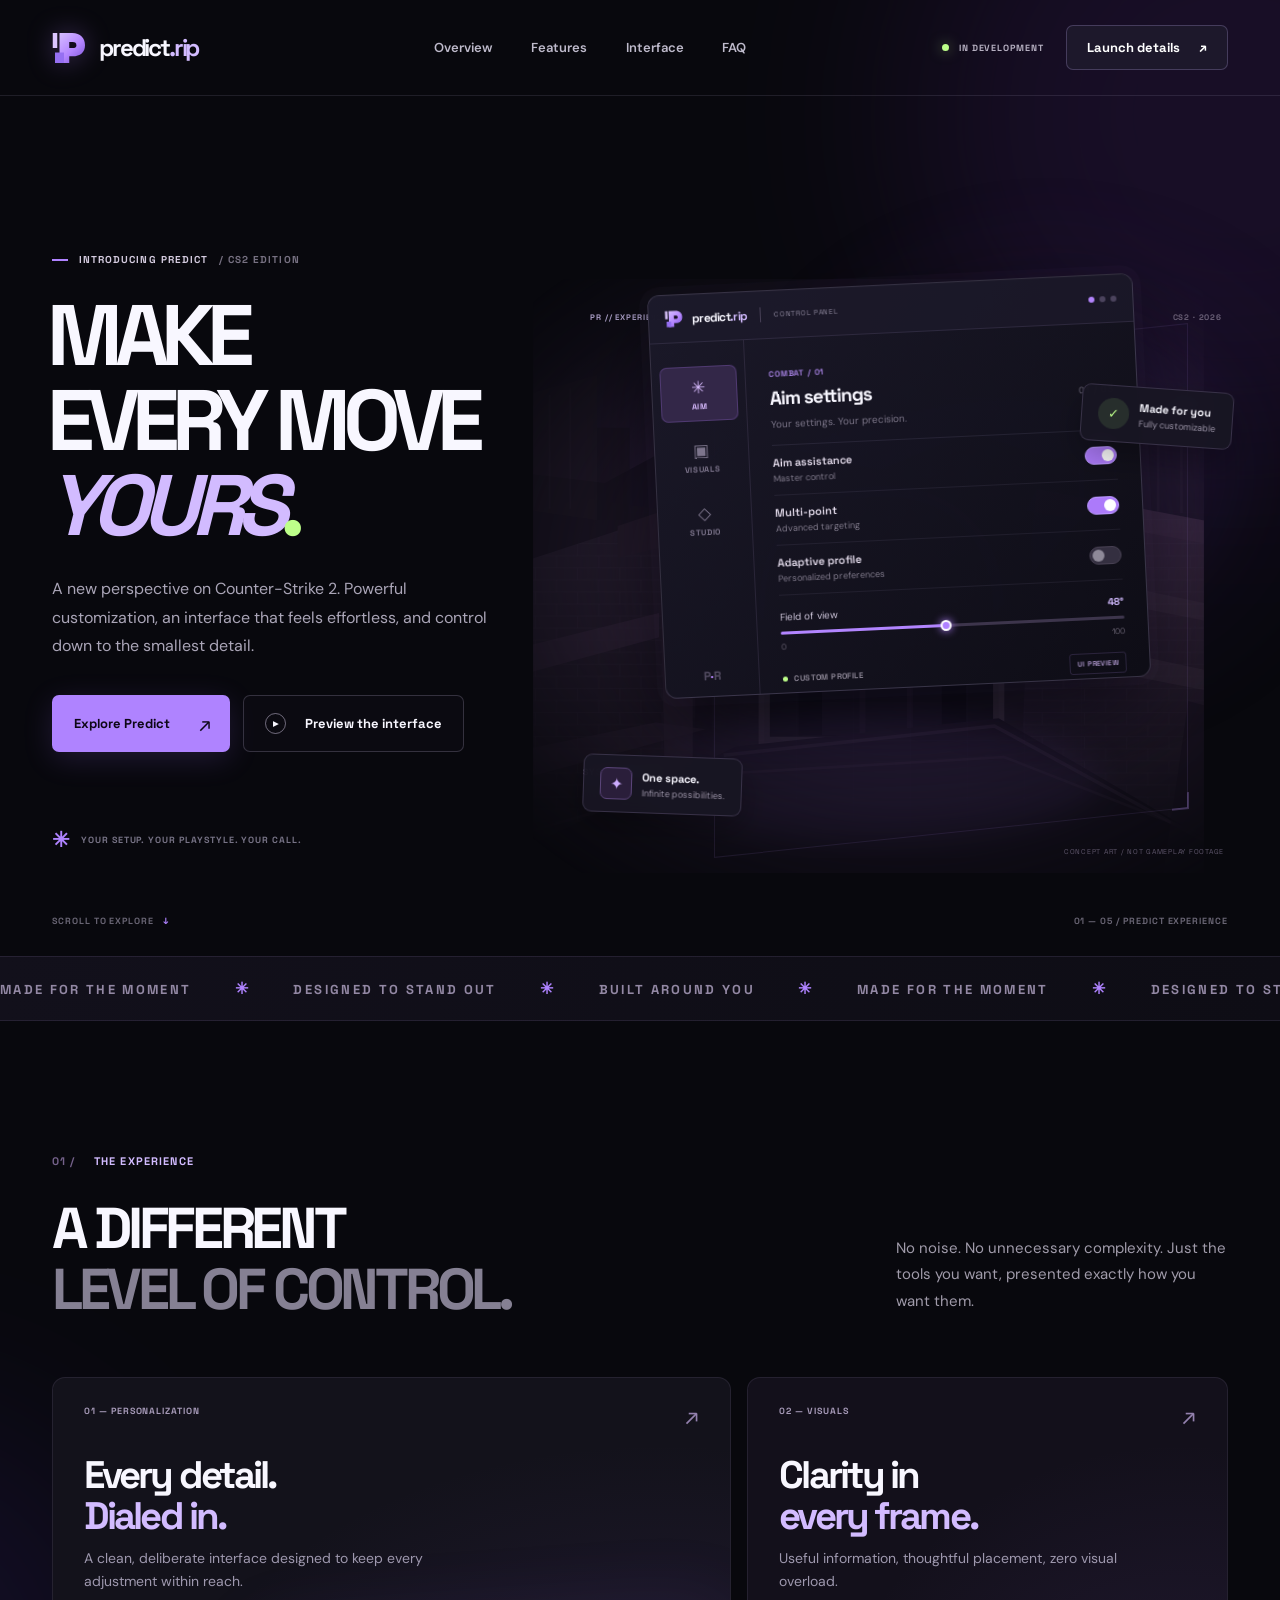
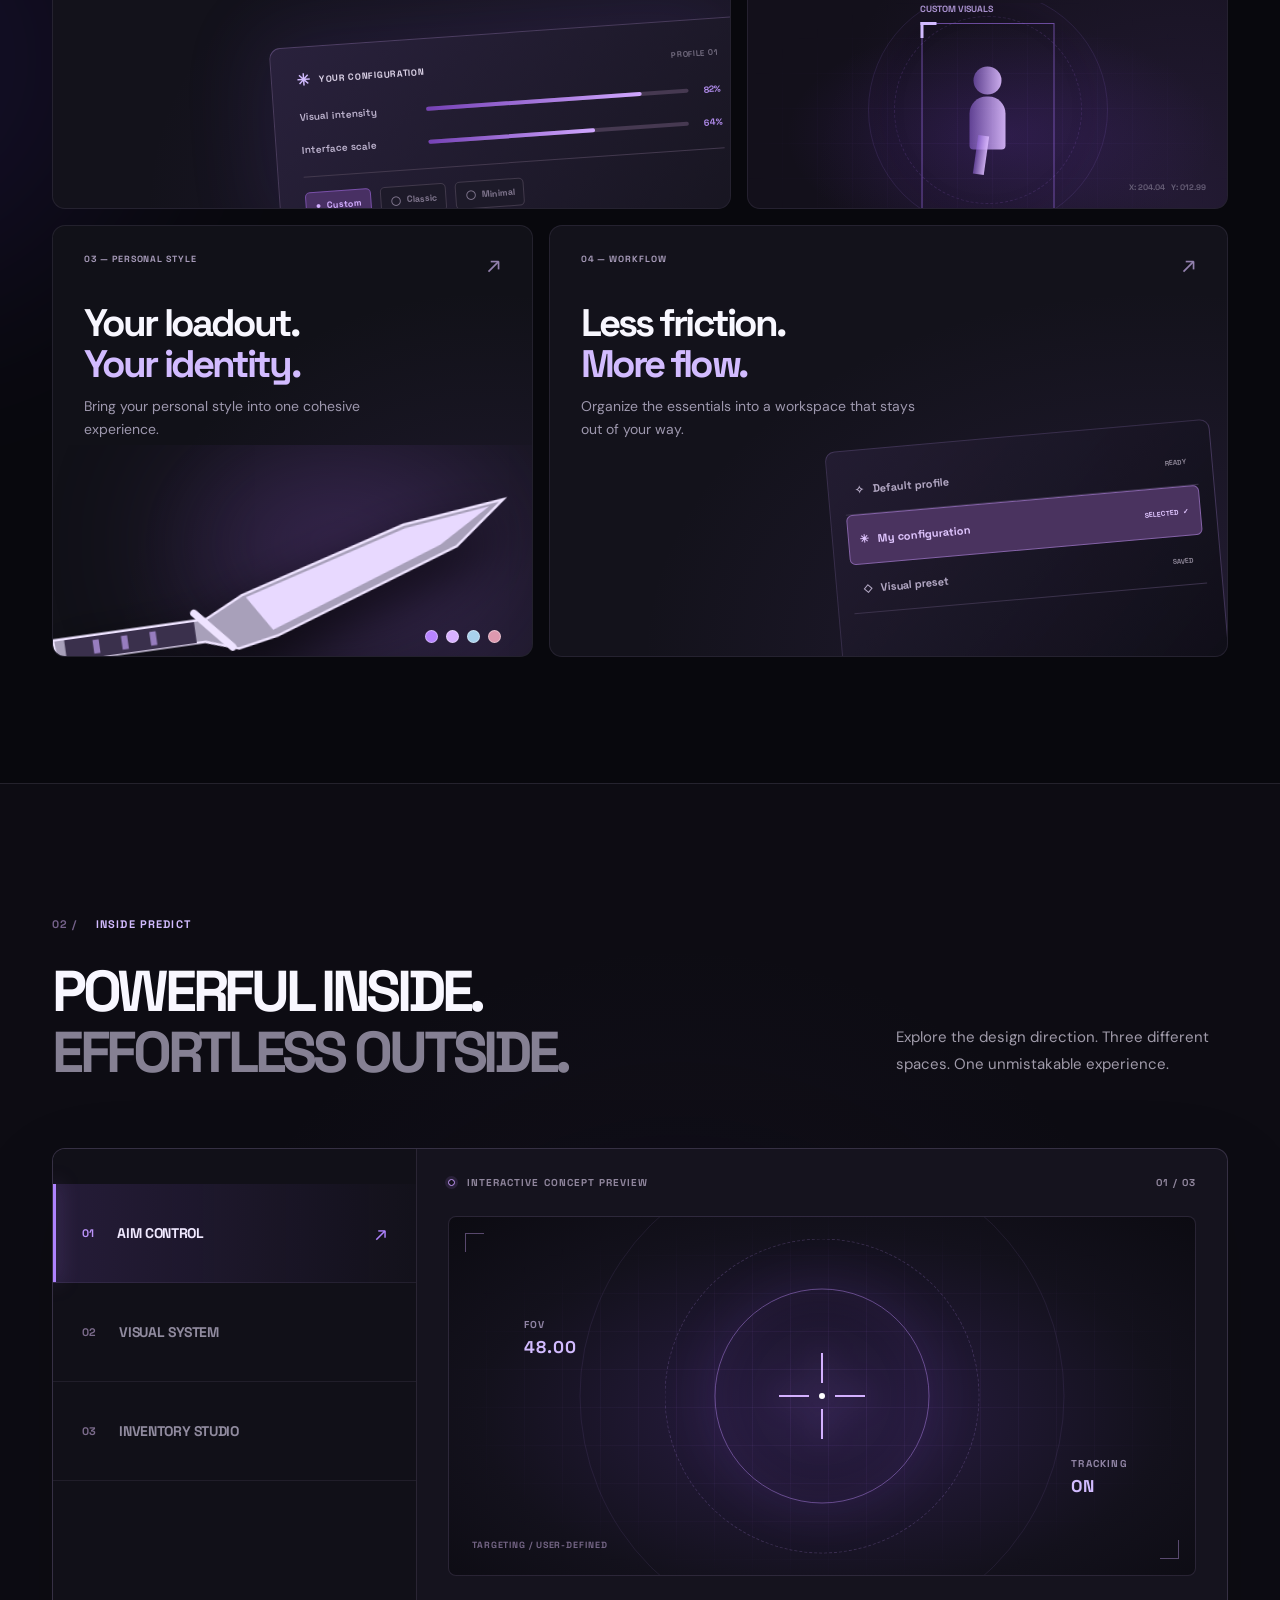
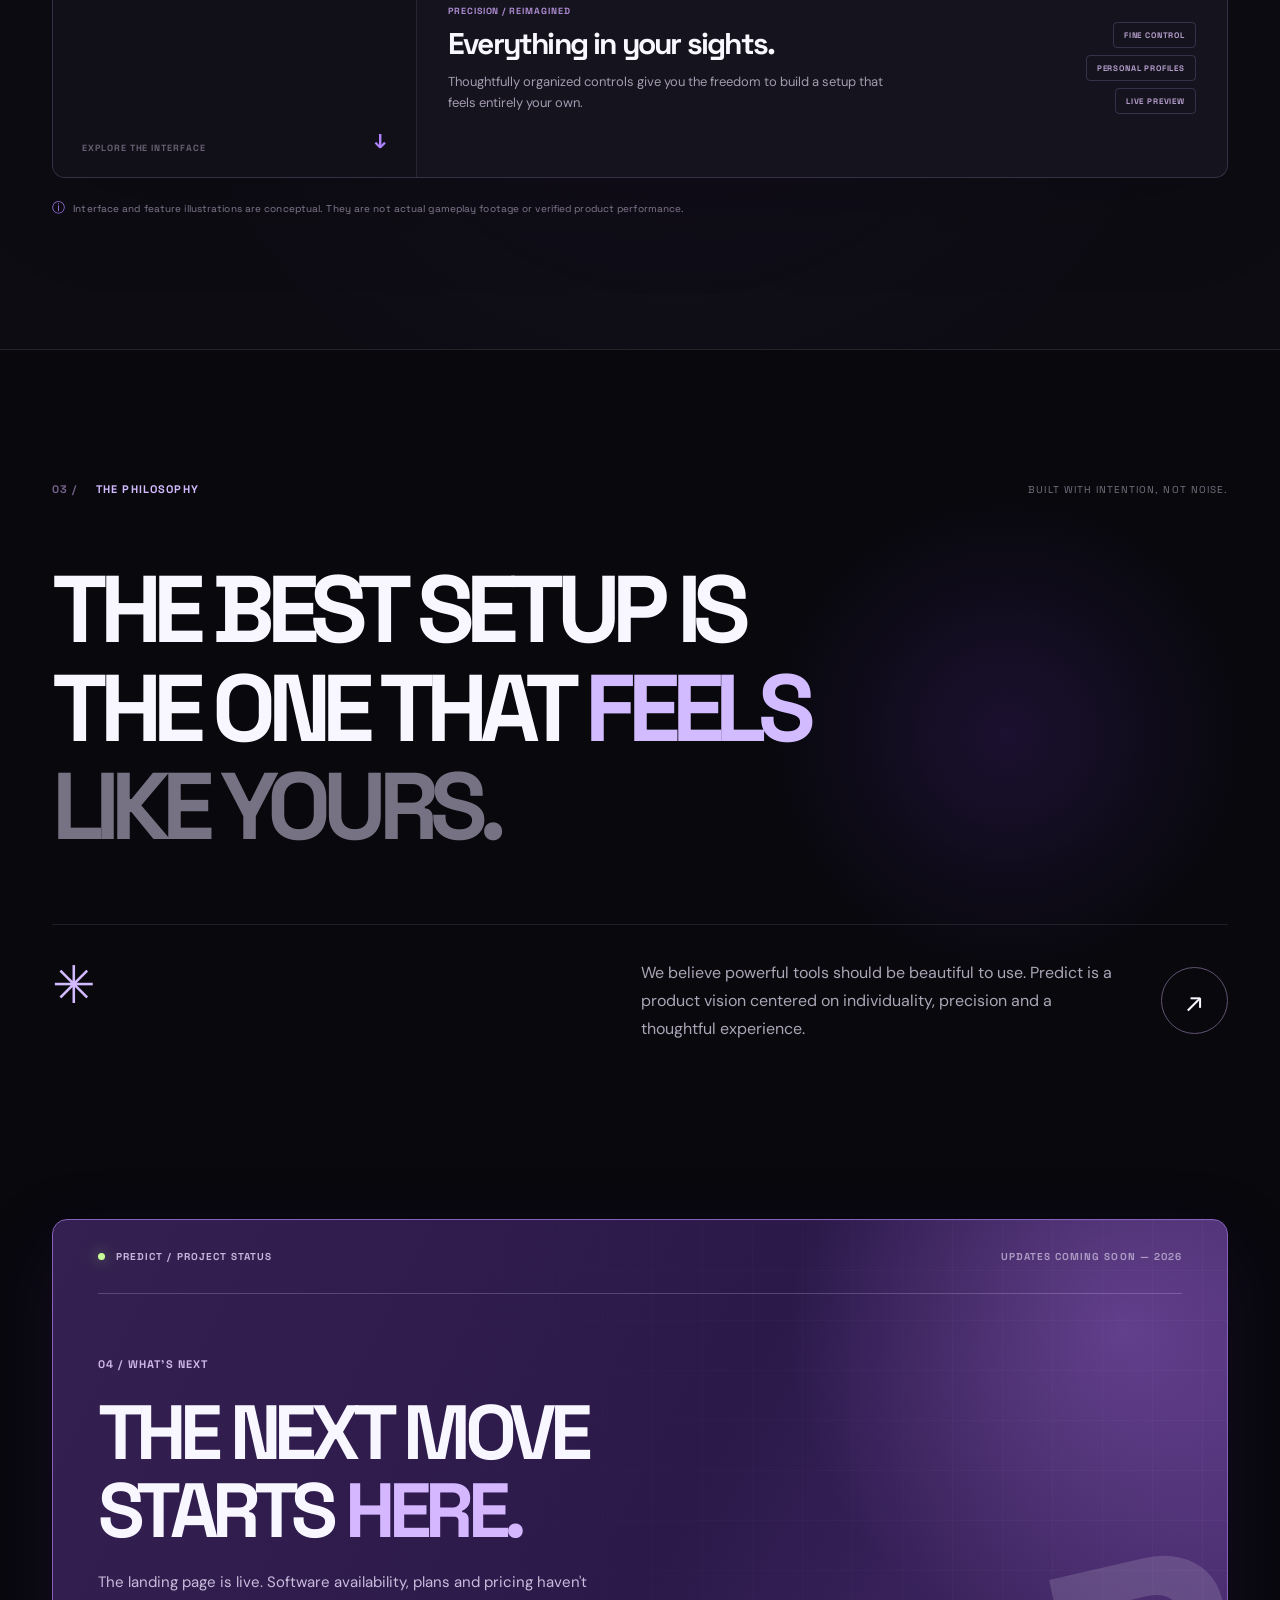
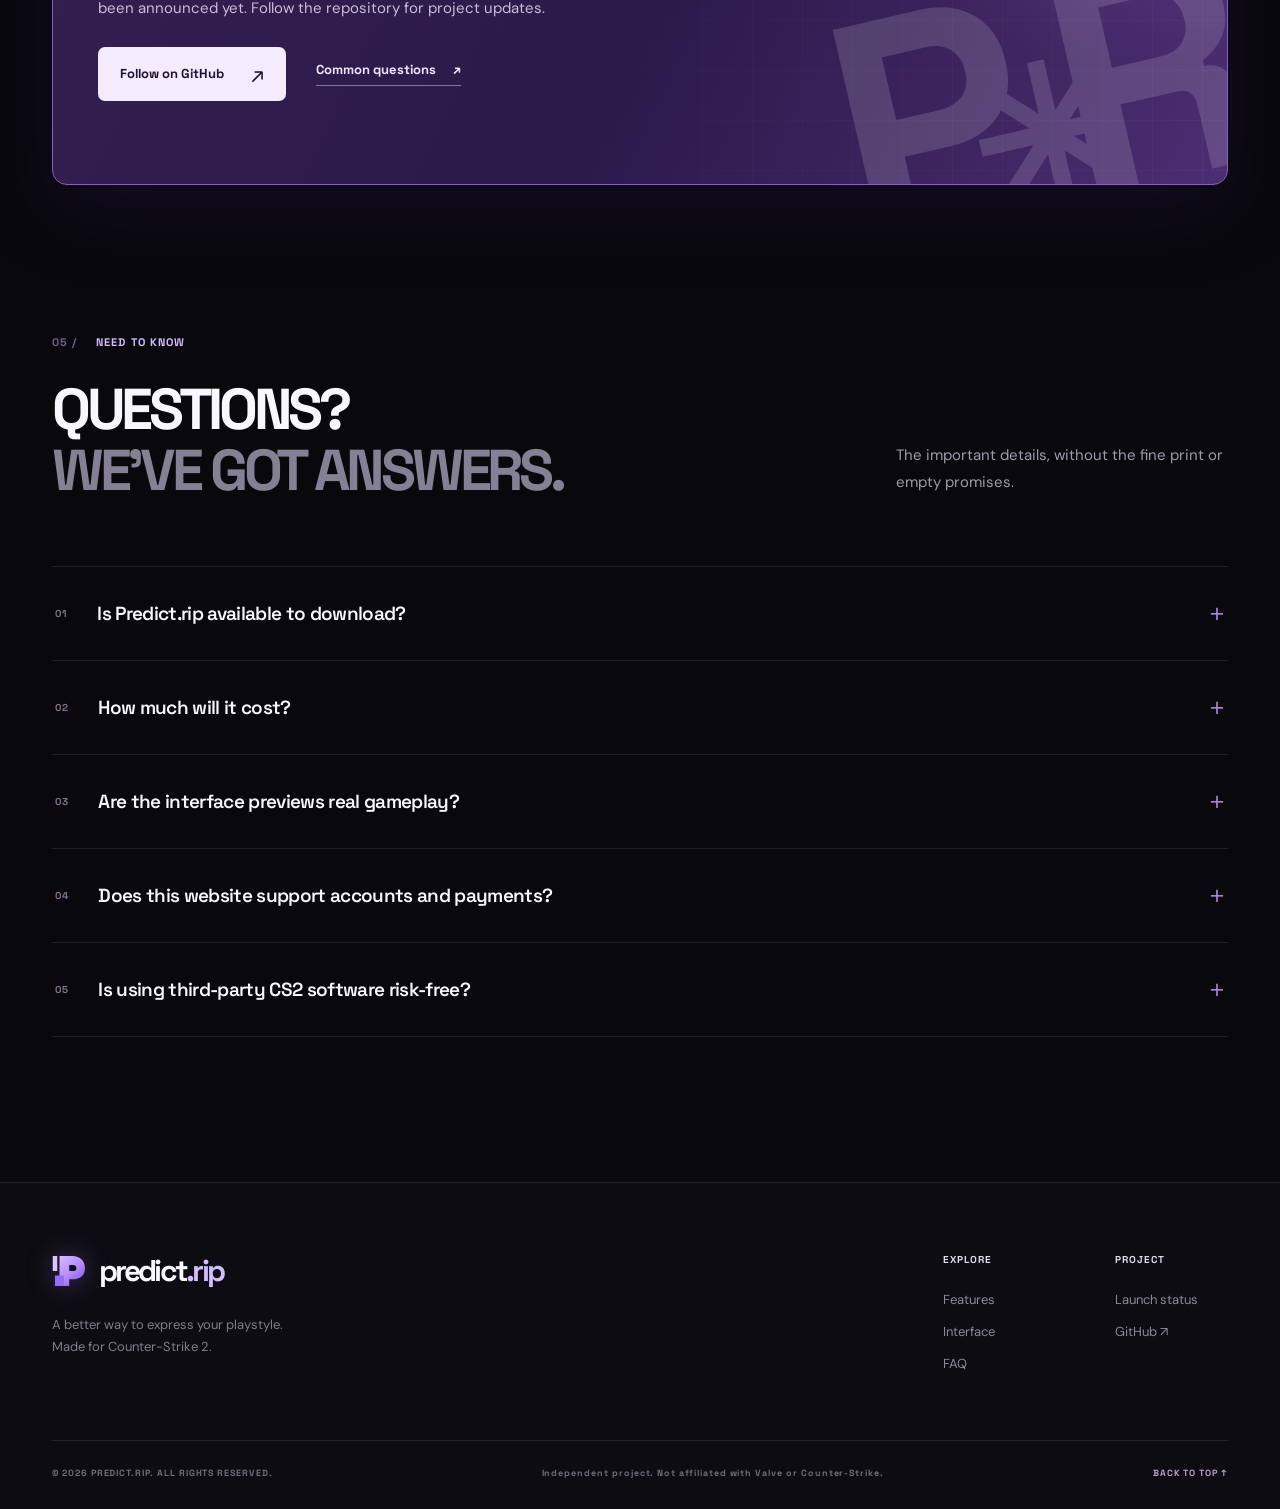
==== index.html @ 8e842813 "Build Predict.rip responsive CS2 landing page and Pages deployment" ====
<!doctype html>
<html lang="en">
<head>
  <meta charset="utf-8">
  <meta name="viewport" content="width=device-width, initial-scale=1">
  <meta name="theme-color" content="#08080d">
  <meta name="color-scheme" content="dark">
  <meta name="description" content="Meet Predict.rip — a new vision for the Counter-Strike 2 experience. Explore the interface, discover the design, and follow the project.">
  <meta property="og:type" content="website">
  <meta property="og:title" content="Predict.rip — Make every move yours">
  <meta property="og:description" content="A new era of control. Explore the Predict.rip CS2 interface and product vision.">
  <meta property="og:image" content="https://r1skme.github.io/site.predict.rip/assets/og-cover.svg">
  <meta name="twitter:card" content="summary_large_image">
  <meta name="twitter:title" content="Predict.rip — Make every move yours">
  <title>Predict.rip — Make every move yours</title>
  <link rel="icon" type="image/svg+xml" href="./assets/mark.svg">
  <link rel="preconnect" href="https://fonts.googleapis.com">
  <link rel="preconnect" href="https://fonts.gstatic.com" crossorigin>
  <link href="https://fonts.googleapis.com/css2?family=DM+Sans:wght@400;500;600;700&family=Space+Grotesk:wght@400;500;600;700&display=swap" rel="stylesheet">
  <link rel="stylesheet" href="./styles.css">
  <script src="./main.js" defer></script>
</head>
<body>
  <a href="#main" class="skip-link">Skip to content</a>
  <div class="ambient ambient-a" aria-hidden="true"></div><div class="ambient ambient-b" aria-hidden="true"></div>
  <div class="site-shell">
    <header class="site-header" id="top">
      <div class="nav-container wrap">
        <a class="brand" href="#top" aria-label="Predict.rip — back to top">
          <img src="./assets/mark.svg" alt="" width="36" height="36">
          <span>predict<span class="brand-suffix">.rip</span></span>
        </a>
        <nav class="desktop-nav" aria-label="Primary navigation">
          <a href="#overview">Overview</a><a href="#features">Features</a><a href="#interface">Interface</a><a href="#faq">FAQ</a>
        </nav>
        <div class="header-actions">
          <div class="header-status"><span class="status-dot"></span> IN DEVELOPMENT</div>
          <a class="button button-nav" href="#access">Launch details <span aria-hidden="true">↗</span></a>
          <button type="button" class="menu-toggle" id="menuToggle" aria-controls="mobileNav" aria-expanded="false" aria-label="Open menu"><span></span><span></span></button>
        </div>
      </div>
      <nav id="mobileNav" class="mobile-nav" aria-label="Mobile navigation" hidden>
        <a href="#overview">Overview</a><a href="#features">Features</a><a href="#interface">Interface</a><a href="#faq">FAQ</a><a href="#access">Launch details ↗</a>
      </nav>
    </header>

    <main id="main">
      <section class="hero wrap" id="overview" aria-labelledby="hero-title">
        <div class="hero-copy reveal">
          <div class="eyebrow"><span class="eyebrow-dash"></span> INTRODUCING PREDICT <span class="eyebrow-muted">/ CS2 EDITION</span></div>
          <h1 id="hero-title">MAKE<br>EVERY MOVE<br><span class="hero-accent">YOURS<span class="hero-period">.</span></span></h1>
          <p class="hero-description">A new perspective on Counter-Strike 2. Powerful customization, an interface that feels effortless, and control down to the smallest detail.</p>
          <div class="hero-actions">
            <a href="#features" class="button button-primary">Explore Predict <span class="button-arrow" aria-hidden="true">↗</span></a>
            <a href="#interface" class="button button-outline"><span class="play-circle" aria-hidden="true">▶</span> Preview the interface</a>
          </div>
          <div class="hero-footnote"><span class="star-icon" aria-hidden="true">✳</span> YOUR SETUP. YOUR PLAYSTYLE. YOUR CALL.</div>
        </div>
        <div class="hero-visual reveal" aria-label="Interactive conceptual preview of the Predict interface">
          <div class="stage-light"></div>
          <div class="visual-stage" id="visualStage">
            <img class="arena-art" src="./assets/arena.svg" alt="" loading="eager">
            <div class="stage-grid" aria-hidden="true"></div>
            <div class="stage-topline" aria-hidden="true"><span>PR // EXPERIENCE PREVIEW</span><span>CS2 · 2026</span></div>
            <div class="stage-marker stage-marker-a" aria-hidden="true"><span>+</span> 024.16</div>
            <div class="stage-marker stage-marker-b" aria-hidden="true">SYS / ONLINE <span class="status-dot"></span></div>
            <div class="hud-outline" aria-hidden="true"><span class="hud-top"></span><span class="hud-bottom"></span></div>
            <div class="product-window" id="productWindow">
              <div class="window-topbar">
                <div class="window-brand"><img src="./assets/mark.svg" alt="" width="19" height="19"><b>predict<span>.rip</span></b><span class="window-divider"></span><span class="window-label">CONTROL PANEL</span></div>
                <div class="window-controls" aria-hidden="true"><i></i><i></i><i></i></div>
              </div>
              <div class="window-workspace">
                <div class="window-sidebar" role="group" aria-label="Interface preview sections">
                  <button type="button" class="side-item active" data-preview="aim" aria-pressed="true" title="Aim settings"><span class="side-icon">✳</span><span>AIM</span></button>
                  <button type="button" class="side-item" data-preview="visuals" aria-pressed="false" title="Visual settings"><span class="side-icon">▣</span><span>VISUALS</span></button>
                  <button type="button" class="side-item" data-preview="skins" aria-pressed="false" title="Inventory settings"><span class="side-icon">◇</span><span>STUDIO</span></button>
                  <span class="side-spacer"></span>
                  <span class="window-sidebar-bottom" aria-hidden="true">P<span>·</span>R</span>
                </div>
                <div class="window-content">
                  <div class="window-heading"><div><span class="mini-overline" id="previewCategory">COMBAT / 01</span><h2 id="previewTitle">Aim settings</h2></div><span class="window-index" id="previewIndex">01 / 03</span></div>
                  <p class="window-subheading" id="previewDescription">Your settings. Your precision.</p>
                  <div class="setting-group" id="settingGroup">
                    <div class="setting-row"><div><strong id="settingLabel1">Aim assistance</strong><small id="settingHint1">Master control</small></div><button class="toggle-switch is-on" type="button" aria-pressed="true" aria-label="Toggle aim assistance"><span></span></button></div>
                    <div class="setting-row"><div><strong id="settingLabel2">Multi-point</strong><small id="settingHint2">Advanced targeting</small></div><button class="toggle-switch is-on" type="button" aria-pressed="true" aria-label="Toggle multi-point"><span></span></button></div>
                    <div class="setting-row"><div><strong id="settingLabel3">Adaptive profile</strong><small id="settingHint3">Personalized preferences</small></div><button class="toggle-switch" type="button" aria-pressed="false" aria-label="Toggle adaptive profile"><span></span></button></div>
                  </div>
                  <div class="range-group"><div class="range-heading"><label id="rangeLabel" for="previewRange">Field of view</label><output id="rangeValue" for="previewRange">48°</output></div><input id="previewRange" type="range" min="0" max="100" value="48" aria-label="Preview value"><div class="range-limits"><span>0</span><span>100</span></div></div>
                  <div class="window-bottom"><span><i class="config-dot"></i> <span id="configName">CUSTOM PROFILE</span></span><span class="preview-pill">UI PREVIEW</span></div>
                </div>
              </div>
            </div>
            <div class="floating-chip chip-left"><span class="chip-icon">✦</span><div><b>One space.</b><small>Infinite possibilities.</small></div></div>
            <div class="floating-chip chip-right"><span class="chip-check">✓</span><div><b>Made for you</b><small>Fully customizable</small></div></div>
            <span class="stage-caption">CONCEPT ART / NOT GAMEPLAY FOOTAGE</span>
          </div>
        </div>
        <div class="hero-bottom" aria-hidden="true"><span>SCROLL TO EXPLORE <span>↓</span></span><span>01 — 05 / PREDICT EXPERIENCE</span></div>
      </section>

      <div class="word-strip" aria-hidden="true"><div class="word-track"><span>MADE FOR THE MOMENT <i>✳</i> DESIGNED TO STAND OUT <i>✳</i> BUILT AROUND YOU <i>✳</i>&nbsp;</span><span>MADE FOR THE MOMENT <i>✳</i> DESIGNED TO STAND OUT <i>✳</i> BUILT AROUND YOU <i>✳</i>&nbsp;</span></div></div>

      <section class="features section wrap" id="features" aria-labelledby="features-title">
        <div class="section-header reveal"><div><p class="section-label"><span class="section-num">01 /</span> THE EXPERIENCE</p><h2 class="section-heading" id="features-title">A DIFFERENT<br><span>LEVEL OF CONTROL.</span></h2></div><p class="section-intro">No noise. No unnecessary complexity. Just the tools you want, presented exactly how you want them.</p></div>
        <div class="feature-grid">
          <article class="feature-card feature-card-control reveal"><div class="feature-copy"><div class="feature-card-top"><span class="feature-number">01 — PERSONALIZATION</span><span class="feature-spark">↗</span></div><h3>Every detail.<br><em>Dialed in.</em></h3><p>A clean, deliberate interface designed to keep every adjustment within reach.</p></div><div class="feature-art config-art" aria-hidden="true"><div class="config-art-title"><span>✳</span> YOUR CONFIGURATION <i>PROFILE 01</i></div><div class="config-art-line"><span>Visual intensity</span><div class="config-art-track"><i></i></div><b>82%</b></div><div class="config-art-line"><span>Interface scale</span><div class="config-art-track track-short"><i></i></div><b>64%</b></div><div class="config-art-options"><span class="selected">● &nbsp; Custom</span><span>◯ &nbsp; Classic</span><span>◯ &nbsp; Minimal</span></div></div></article>
          <article class="feature-card feature-card-clarity reveal"><div class="feature-copy"><div class="feature-card-top"><span class="feature-number">02 — VISUALS</span><span class="feature-spark">↗</span></div><h3>Clarity in<br><em>every frame.</em></h3><p>Useful information, thoughtful placement, zero visual overload.</p></div><div class="feature-art visual-art" aria-hidden="true"><div class="visual-art-halo"></div><div class="visual-art-box"><span class="visual-art-tag">CUSTOM VISUALS</span><div class="visual-art-target"><i></i><i></i><i></i></div><span class="visual-art-label">PLAYER / OUTLINE</span></div><div class="visual-art-coords">X: 204.04 &nbsp; Y: 012.99</div></div></article>
          <article class="feature-card feature-card-studio reveal"><div class="feature-copy"><div class="feature-card-top"><span class="feature-number">03 — PERSONAL STYLE</span><span class="feature-spark">↗</span></div><h3>Your loadout.<br><em>Your identity.</em></h3><p>Bring your personal style into one cohesive experience.</p></div><div class="feature-art studio-art" aria-hidden="true"><div class="studio-glow"></div><svg viewBox="0 0 460 150" class="knife-art" role="presentation"><path d="M34 92 L158 92 L189 77 L325 39 L407 30 L365 62 L213 113 L181 119 L155 110 L35 110 Z" fill="#a8a0ba" stroke="#eee3ff" stroke-width="2"/><path d="M192 79 L326 42 L395 34 L352 59 L210 108Z" fill="#e8d9ff"/><path d="M43 93 L148 93 L148 110 L43 110 Z" fill="#3a304c"/><path d="M68 96 v11 m23 -11 v11 m23 -11 v11" stroke="#977dbf" stroke-width="5"/><path d="M149 86 L176 117" stroke="#eee3ff" stroke-width="6" stroke-linecap="round"/></svg><div class="studio-palette"><span></span><span></span><span></span><span></span></div></div></article>
          <article class="feature-card feature-card-flow reveal"><div class="feature-copy"><div class="feature-card-top"><span class="feature-number">04 — WORKFLOW</span><span class="feature-spark">↗</span></div><h3>Less friction.<br><em>More flow.</em></h3><p>Organize the essentials into a workspace that stays out of your way.</p></div><div class="feature-art flow-art" aria-hidden="true"><div class="flow-profile flow-profile-first"><b>✧ &nbsp; Default profile</b><span>READY</span></div><div class="flow-profile flow-profile-second"><b>✳ &nbsp; My configuration</b><span>SELECTED&nbsp; ✓</span></div><div class="flow-profile flow-profile-third"><b>◇ &nbsp; Visual preset</b><span>SAVED</span></div></div></article>
        </div>
      </section>

      <section class="interface-section section" id="interface" aria-labelledby="interface-title">
        <div class="wrap">
          <div class="section-header interface-heading reveal"><div><p class="section-label"><span class="section-num">02 /</span> INSIDE PREDICT</p><h2 class="section-heading" id="interface-title">POWERFUL INSIDE.<br><span>EFFORTLESS OUTSIDE.</span></h2></div><p class="section-intro">Explore the design direction. Three different spaces. One unmistakable experience.</p></div>
          <div class="showcase reveal">
            <div class="showcase-tabs" role="tablist" aria-label="Product showcase">
              <button class="showcase-tab active" id="tab-aim" type="button" role="tab" aria-selected="true" aria-controls="showcaseContent" data-mode="aim"><span>01</span> AIM CONTROL <span class="tab-arrow" aria-hidden="true">↗</span></button>
              <button class="showcase-tab" id="tab-visuals" type="button" role="tab" aria-selected="false" aria-controls="showcaseContent" tabindex="-1" data-mode="visuals"><span>02</span> VISUAL SYSTEM <span class="tab-arrow" aria-hidden="true">↗</span></button>
              <button class="showcase-tab" id="tab-studio" type="button" role="tab" aria-selected="false" aria-controls="showcaseContent" tabindex="-1" data-mode="studio"><span>03</span> INVENTORY STUDIO <span class="tab-arrow" aria-hidden="true">↗</span></button>
              <div class="showcase-tabs-bottom"><span>EXPLORE THE INTERFACE</span><span>↓</span></div>
            </div>
            <div class="showcase-main" id="showcaseContent" role="tabpanel" aria-labelledby="tab-aim" tabindex="0">
              <div class="showcase-main-top"><span><i></i> INTERACTIVE CONCEPT PREVIEW</span><span id="showcaseCounter">01 / 03</span></div>
              <div class="showcase-illustration" data-active-mode="aim" id="showcaseIllustration">
                <div class="illustration-grid"></div>
                <div class="showcase-aim mode-layer"><div class="aim-orbit aim-orbit-1"></div><div class="aim-orbit aim-orbit-2"></div><div class="aim-orbit aim-orbit-3"></div><div class="aim-reticle"><span></span><i></i><i></i><i></i><i></i></div><div class="aim-side-readout readout-one">FOV <strong>48.00</strong></div><div class="aim-side-readout readout-two">TRACKING <strong>ON</strong></div><div class="aim-scope-label">TARGETING / USER-DEFINED</div></div>
                <div class="showcase-visuals mode-layer" aria-hidden="true"><div class="vision-glow"></div><div class="vision-figure"><svg viewBox="0 0 160 290" role="presentation"><circle cx="80" cy="44" r="27"/><path d="M44 94 Q80 74 116 94 L131 160 L109 177 L105 259 L89 282 L74 282 L67 185 L55 282 L37 282 L40 164 L29 152Z"/></svg></div><div class="vision-outline"><i class="corner tl"></i><i class="corner tr"></i><i class="corner bl"></i><i class="corner br"></i></div><div class="vision-name">PLAYER <span>▮▮▮▮▮</span></div><div class="vision-label">VISUAL PROFILE / 01</div></div>
                <div class="showcase-studio mode-layer" aria-hidden="true"><div class="showcase-item-light"></div><svg class="showcase-knife" viewBox="0 0 560 220" role="presentation"><defs><linearGradient id="bladeG" x1="0" x2="1"><stop stop-color="#7560bd"/><stop offset="0.55" stop-color="#dfbfff"/><stop offset="1" stop-color="#f3ebff"/></linearGradient></defs><path d="M30 129H184L217 102L410 39L516 30L455 87L247 162L207 161L181 149H30Z" fill="url(#bladeG)" stroke="#e6d8ff" stroke-width="3"/><path d="M219 104L411 42L501 36L447 82L245 155Z" fill="#c6b7fc" opacity=".7"/><path d="M34 131H181V150H34Z" fill="#383044"/><path d="M56 134V147M83 134V147M111 134V147M139 134V147" stroke="#8663bb" stroke-width="6"/><path d="M180 118L212 165" stroke="#eee4ff" stroke-width="9" stroke-linecap="round"/></svg><div class="studio-chipbar"><i></i><i></i><i></i><i></i><span>PERSONALIZE YOUR STYLE</span></div></div>
                <div class="illustration-corner corner-tl"></div><div class="illustration-corner corner-br"></div>
              </div>
              <div class="showcase-copy"><div><p class="showcase-kicker" id="showcaseKicker">PRECISION / REIMAGINED</p><h3 id="showcaseTitle">Everything in your sights.</h3><p id="showcaseText">Thoughtfully organized controls give you the freedom to build a setup that feels entirely your own.</p></div><div class="showcase-tags" id="showcaseTags"><span>FINE CONTROL</span><span>PERSONAL PROFILES</span><span>LIVE PREVIEW</span></div></div>
            </div>
          </div>
          <p class="concept-note"><span>ⓘ</span> Interface and feature illustrations are conceptual. They are not actual gameplay footage or verified product performance.</p>
        </div>
      </section>

      <section class="manifesto section wrap" aria-labelledby="manifesto-title"><div class="manifesto-kicker reveal"><span class="section-label"><span class="section-num">03 /</span> THE PHILOSOPHY</span><span>BUILT WITH INTENTION, NOT NOISE.</span></div><h2 id="manifesto-title" class="manifesto-heading reveal">THE BEST SETUP IS<br>THE ONE THAT <em>FEELS</em><br><span>LIKE YOURS.</span></h2><div class="manifesto-bottom reveal"><div class="manifesto-star">✳</div><p>We believe powerful tools should be beautiful to use. Predict is a product vision centered on individuality, precision and a thoughtful experience.</p><a href="#access" class="round-arrow" aria-label="Explore launch details">↗</a></div></section>

      <section class="access-section section" id="access" aria-labelledby="access-title"><div class="wrap"><div class="access-panel reveal"><div class="access-mesh" aria-hidden="true"></div><div class="access-glow" aria-hidden="true"></div><div class="access-top"><span><i class="status-dot"></i> PREDICT / PROJECT STATUS</span><span>UPDATES COMING SOON — 2026</span></div><div class="access-content"><p class="section-label">04 / WHAT'S NEXT</p><h2 id="access-title">THE NEXT MOVE<br>STARTS <em>HERE.</em></h2><p>The landing page is live. Software availability, plans and pricing haven't been announced yet. Follow the repository for project updates.</p><div class="access-actions"><a href="https://github.com/r1skme/site.predict.rip" class="button button-white" target="_blank" rel="noopener noreferrer">Follow on GitHub <span aria-hidden="true">↗</span></a><a href="#faq" class="access-link">Common questions <span aria-hidden="true">↗</span></a></div></div><div class="access-signature" aria-hidden="true">P<span>✳</span>R</div></div></div></section>

      <section class="faq-section section wrap" id="faq" aria-labelledby="faq-title"><div class="section-header reveal"><div><p class="section-label"><span class="section-num">05 /</span> NEED TO KNOW</p><h2 class="section-heading" id="faq-title">QUESTIONS?<br><span>WE'VE GOT ANSWERS.</span></h2></div><p class="section-intro">The important details, without the fine print or empty promises.</p></div><div class="faq-list reveal">
        <details><summary><span class="faq-index">01</span><span>Is Predict.rip available to download?</span><span class="faq-toggle" aria-hidden="true">+</span></summary><p>Not from this website yet. This is the official project landing-page concept; availability will be communicated when release details are confirmed.</p></details>
        <details><summary><span class="faq-index">02</span><span>How much will it cost?</span><span class="faq-toggle" aria-hidden="true">+</span></summary><p>Pricing and subscription options have not been announced. We won't display made-up prices or pretend that checkout is already available.</p></details>
        <details><summary><span class="faq-index">03</span><span>Are the interface previews real gameplay?</span><span class="faq-toggle" aria-hidden="true">+</span></summary><p>No. The interactive previews are original visual concepts showing the intended direction of the user interface, not evidence of finished or tested software features.</p></details>
        <details><summary><span class="faq-index">04</span><span>Does this website support accounts and payments?</span><span class="faq-toggle" aria-hidden="true">+</span></summary><p>Not currently. GitHub Pages hosts this website as a static landing page. Login, billing and downloads require separate services and are not presented as working here.</p></details>
        <details><summary><span class="faq-index">05</span><span>Is using third-party CS2 software risk-free?</span><span class="faq-toggle" aria-hidden="true">+</span></summary><p>No. Third-party software may violate game rules or result in account penalties. No anti-cheat immunity, undetected-status or account-safety guarantees are made here.</p></details>
      </div></section>
    </main>
    <footer class="site-footer"><div class="wrap"><div class="footer-top"><div><a class="brand footer-brand" href="#top"><img src="./assets/mark.svg" alt="" width="36" height="36"><span>predict<span class="brand-suffix">.rip</span></span></a><p>A better way to express your playstyle.<br>Made for Counter-Strike 2.</p></div><div class="footer-links"><div><b>EXPLORE</b><a href="#features">Features</a><a href="#interface">Interface</a><a href="#faq">FAQ</a></div><div><b>PROJECT</b><a href="#access">Launch status</a><a href="https://github.com/r1skme/site.predict.rip" target="_blank" rel="noopener noreferrer">GitHub ↗</a></div></div></div><div class="footer-divider"></div><div class="footer-bottom"><span>© <span id="footerYear">2026</span> PREDICT.RIP. ALL RIGHTS RESERVED.</span><span>Independent project. Not affiliated with Valve or Counter-Strike.</span><a href="#top">BACK TO TOP ↑</a></div></div></footer>
  </div>
</body>
</html>
---- styles.css ----
:root {
  --bg: #08080d;
  --surface: #101017;
  --surface-2: #15141e;
  --surface-3: #1b1927;
  --text: #f8f7ff;
  --muted: #9995a8;
  --muted-2: #6f6c7d;
  --line: rgba(226,216,255,.105);
  --purple: #af83ff;
  --purple-light: #d2bbff;
  --purple-dark: #673bb9;
  --lime: #bdff8a;
  --max-width: 1380px;
  --display: 'Space Grotesk', 'Arial Narrow', Arial, sans-serif;
  --body: 'DM Sans', 'Segoe UI', Arial, sans-serif;
}
* { box-sizing: border-box; }
html { scroll-behavior: smooth; scroll-padding-top: 96px; overflow-x: clip; }
body { margin: 0; overflow-x: clip; min-width: 320px; font-family: var(--body); color: var(--text); background: var(--bg); font-size: 16px; -webkit-font-smoothing: antialiased; }
body.menu-open { overflow: hidden; }
::selection { background: var(--purple); color: #0b0714; }
button,input { font: inherit; }
button { cursor: pointer; }
a { color: inherit; text-decoration: none; }
img, svg { max-width: 100%; }
[hidden] { display: none !important; }
:focus-visible { outline: 2px solid var(--purple-light); outline-offset: 4px; }
.wrap { max-width: var(--max-width); margin-inline: auto; padding-inline: 52px; }
.site-shell { position: relative; overflow: clip; isolation: isolate; }
.skip-link { position: fixed; z-index: 1000; top: -80px; left: 20px; padding: 12px 18px; background: white; color: black; border-radius: 4px; }
.skip-link:focus { top: 10px; }
.ambient { position: absolute; pointer-events: none; z-index: -1; border-radius: 50%; filter: blur(105px); opacity: .23; }
.ambient-a { width: 650px; height: 650px; top: -210px; right: -280px; background: #4e237b; }
.ambient-b { width: 480px; height: 480px; top: 1420px; left: -350px; background: #3a257c; }

/* NAV */
.site-header { position: relative; z-index: 50; }
.nav-container { display: flex; align-items: center; justify-content: space-between; height: 96px; border-bottom: 1px solid var(--line); }
.brand { display: inline-flex; align-items: center; gap: 11px; font: 700 24px/1 var(--display); letter-spacing: -.09em; white-space: nowrap; }
.brand img { flex: none; filter: drop-shadow(0 0 13px rgba(178,126,255,.29)); }
.brand-suffix { color: var(--purple-light); }
.desktop-nav { display: flex; align-items: center; gap: clamp(22px,3vw,43px); margin-left: auto; margin-right: auto; padding-left: 40px; }
.desktop-nav a { color: #bebacb; font-size: 13px; font-weight: 600; transition: color .2s; }
.desktop-nav a:hover { color: white; }
.header-actions { display: flex; align-items: center; gap: 22px; }
.header-status, .access-top, .stage-topline, .eyebrow, .section-label, .feature-number, .mini-overline, .window-label, .window-index, .showcase-main-top, .showcase-kicker, .showcase-tags, .hero-footnote, .hero-bottom, .stage-caption, .concept-note, .footer-bottom, .manifesto-kicker, .showcase-tabs-bottom { font-family: var(--display); letter-spacing: .105em; }
.header-status { color: #b6b0c1; white-space: nowrap; font-weight: 700; font-size: 9px; }
.status-dot { display: inline-block; width: 7px; height: 7px; border-radius: 50%; background: var(--lime); margin-right: 7px; box-shadow: 0 0 13px rgba(189,255,138,.5); }
.button { display: inline-flex; align-items: center; justify-content: center; gap: 19px; border-radius: 7px; font-family: var(--display); font-size: 13px; font-weight: 700; line-height: 1; white-space: nowrap; transition: background .2s, transform .2s, border-color .2s, box-shadow .2s; }
.button:hover { transform: translateY(-2px); }
.button-nav { padding: 15px 20px; border: 1px solid rgba(204,182,255,.23); background: #1d182b; color: white; }
.button-nav:hover { background: #2a203e; border-color: var(--purple); }
.menu-toggle { display: none; align-items: center; justify-content: center; flex-direction: column; gap: 6px; width: 44px; height: 44px; border: 1px solid var(--line); border-radius: 6px; background: #16141d; }
.menu-toggle span { width: 19px; height: 2px; background: white; transition: transform .2s; }
.menu-toggle[aria-expanded=true] span:first-child { transform: translateY(4px) rotate(45deg); }
.menu-toggle[aria-expanded=true] span:last-child { transform: translateY(-4px) rotate(-45deg); }
.mobile-nav { position: absolute; top: 96px; left: 0; right: 0; display: flex; flex-direction: column; background: #111019; padding: 16px 30px 26px; box-shadow: 0 26px 38px rgba(0,0,0,.5); border-bottom: 1px solid var(--line); }
.mobile-nav a { padding: 18px 12px; font: 700 16px var(--display); border-bottom: 1px solid var(--line); }
.mobile-nav a:last-child { color: var(--purple-light); border: 0; }

/* HERO */
.hero { display: grid; grid-template-columns: minmax(0, .88fr) minmax(0, 1.12fr); position: relative; min-height: 765px; padding-top: 70px; padding-bottom: 88px; }
.hero-copy { position: relative; z-index: 4; padding-top: 87px; }
.eyebrow { display: flex; align-items: center; gap: 11px; color: #d4cbdf; font-size: 10px; font-weight: 700; white-space: nowrap; }
.eyebrow-dash { width: 16px; height: 2px; background: var(--purple); }
.eyebrow-muted { color: #777182; }
.hero h1 { margin: 28px 0 26px -5px; font: 700 clamp(66px, 6.7vw, 107px)/.99 var(--display); letter-spacing: -.093em; white-space: nowrap; }
.hero-accent { position: relative; color: var(--purple-light); font-style: italic; letter-spacing: -.095em; }
.hero-period { color: var(--lime); font-style: normal; }
.hero-description { max-width: 455px; margin: 0; color: #aaa5b7; font-size: 16px; line-height: 1.8; }
.hero-actions { display: flex; flex-wrap: wrap; gap: 13px; margin-top: 34px; }
.button-primary { min-height: 53px; padding: 18px 19px 18px 22px; background: var(--purple); color: #0d0716; box-shadow: 0 7px 30px rgba(161,111,255,.16); }
.button-primary:hover { background: #c49eff; box-shadow: 0 9px 42px rgba(161,111,255,.24); }
.button-arrow { font-size: 20px; font-weight: 400; padding-left: 10px; }
.button-outline { min-height: 53px; padding: 17px 21px; border: 1px solid rgba(212,202,244,.2); background: rgba(16,14,24,.45); }
.button-outline:hover { border-color: rgba(214,183,255,.6); background: #20172d; }
.play-circle { width: 21px; height: 21px; border: 1px solid rgba(236,224,255,.45); border-radius: 50%; display: inline-flex; align-items: center; justify-content: center; font-size: 7px; }
.hero-footnote { display: flex; align-items: center; gap: 10px; margin-top: 74px; color: #777386; font-size: 9px; font-weight: 700; }
.star-icon { color: var(--purple); font-size: 21px; }
.hero-visual { position: relative; z-index: 2; align-self: center; min-width: 0; }
.stage-light { position: absolute; height: 580px; width: 680px; right: -160px; top: 15px; border-radius: 50%; background: radial-gradient(ellipse,rgba(101,61,185,.28),rgba(53,20,95,.07) 46%,transparent 70%); filter: blur(14px); pointer-events: none; }
.visual-stage { --mx: 0; --my: 0; position: relative; min-height: 584px; isolation: isolate; }
.arena-art { position: absolute; inset: 0 -70px 10px -30px; width: calc(100% + 100px); height: 100%; object-fit: cover; opacity: .69; transform: translate(calc(var(--mx) * -13px), calc(var(--my) * -10px)) scale(1.018); transition: transform .35s ease-out; mask-image: radial-gradient(ellipse 76% 66% at 55% 49%, black 28%, transparent 100%); z-index: -2; }
.stage-grid { position: absolute; inset: 0; background: linear-gradient(90deg,transparent 97%,rgba(177,131,255,.07) 98%) 0 0 / 57px 57px,linear-gradient(0deg,transparent 97%,rgba(177,131,255,.07) 98%) 0 0 / 57px 57px; mask-image: radial-gradient(ellipse at 55% 50%,#000 0%,transparent 76%); opacity: .32; z-index: -1; }
.stage-topline { position: absolute; z-index: 1; display: flex; justify-content: space-between; top: 28px; left: 21px; right: 6px; color: #aca0c8; font-size: 8px; font-weight: 700; }
.stage-topline span:last-child { color: #6e637b; }
.stage-marker { position: absolute; z-index: 1; color: #a69bbd; font: 600 9px var(--display); letter-spacing: .06em; }
.stage-marker-a { top: 115px; right: 25px; }
.stage-marker-a span { color: var(--purple); margin-right: 9px; }
.stage-marker-b { bottom: 90px; left: 14px; }
.stage-marker-b .status-dot { margin: 0 0 0 8px; width: 5px; height: 5px; }
.hud-outline { position: absolute; left: 22%; right: 6%; top: 11%; bottom: 6%; border: 1px solid rgba(185,146,255,.1); transform: skewY(-6deg); z-index: 0; pointer-events: none; }
.hud-outline:before, .hud-outline:after { content: ''; position: absolute; width: 15px; height: 15px; border: 2px solid rgba(192,153,255,.26); }
.hud-outline:before { top: -2px; left: -2px; border-right: 0; border-bottom: 0; }
.hud-outline:after { bottom: -2px; right: -2px; border-left: 0; border-top: 0; }
.product-window { position: relative; z-index: 4; width: min(486px,90%); margin: 118px auto 0; background: linear-gradient(135deg,rgba(26,24,40,.98),rgba(13,12,21,.99)); border: 1px solid rgba(226,204,255,.17); border-radius: 12px; overflow: hidden; box-shadow: 0 38px 85px rgba(1,1,7,.62),0 0 0 8px rgba(210,180,255,.024),inset 0 1px rgba(255,255,255,.04); transform: perspective(1050px) rotateY(calc(var(--mx) * 3deg)) rotateX(calc(var(--my) * -3deg)) rotateZ(-2.7deg); transition: transform .32s ease-out; }
.window-topbar { height: 48px; display: flex; align-items: center; justify-content: space-between; padding: 0 16px; border-bottom: 1px solid rgba(211,182,254,.1); background: rgba(28,25,42,.7); }
.window-brand { display: flex; align-items: center; gap: 8px; font-family: var(--display); }
.window-brand b { font-size: 12px; letter-spacing: -.06em; }
.window-brand b span { color: var(--purple-light); }
.window-divider { height: 15px; width: 1px; margin: 0 5px; background: #474056; }
.window-label { font-size: 7px; color: #8d879c; white-space: nowrap; }
.window-controls { display: flex; gap: 5px; }
.window-controls i { width: 6px; height: 6px; border-radius: 50%; background: #4b435d; }
.window-controls i:first-child { background: #b384fc; }
.window-workspace { display: flex; height: 354px; }
.window-sidebar { display: flex; flex-direction: column; gap: 8px; flex: 0 0 94px; padding: 24px 8px 12px; border-right: 1px solid rgba(211,182,254,.1); }
.side-item { display: flex; align-items: center; flex-direction: column; gap: 5px; padding: 12px 5px 9px; background: transparent; border: 1px solid transparent; border-radius: 7px; color: #7d758c; font: 700 8px var(--display); letter-spacing: .08em; transition: background .2s,color .2s,border-color .2s; }
.side-item:hover { color: white; background: rgba(178,136,255,.07); }
.side-item.active { color: #d9bcff; background: #332748; border-color: rgba(177,122,255,.23); }
.side-icon { font-size: 17px; font-weight: 400; line-height: 1; }
.side-spacer { flex: 1; }
.window-sidebar-bottom { text-align: center; color: #534c62; font: 700 12px var(--display); }
.window-sidebar-bottom span { color: #ba87ff; }
.window-content { flex: 1; min-width: 0; padding: 22px 23px 13px; }
.window-heading { display: flex; justify-content: space-between; align-items: end; }
.mini-overline { color: #a580e1; font-size: 8px; font-weight: 700; }
.window-heading h2 { margin: 4px 0 0; font: 700 19px var(--display); letter-spacing: -.055em; }
.window-index { color: #726d7e; font-size: 9px; }
.window-subheading { margin: 7px 0 14px; color: #797386; font-size: 10px; }
.setting-group { border-top: 1px solid rgba(213,195,255,.09); }
.setting-row { display: flex; justify-content: space-between; align-items: center; padding: 10px 0; border-bottom: 1px solid rgba(213,195,255,.07); }
.setting-row strong { display: block; font: 600 11px var(--display); color: #e7dfef; }
.setting-row small { display: block; color: #7f798a; font-size: 9px; margin-top: 3px; }
.toggle-switch { width: 32px; height: 18px; border: 1px solid #484153; border-radius: 20px; background: #342f40; padding: 2px; flex: none; transition: background .2s; }
.toggle-switch span { width: 12px; height: 12px; display: block; border-radius: 50%; background: #8e8998; transition: background .2s,transform .2s; }
.toggle-switch.is-on { background: #ac7afa; border-color: #bb99ff; }
.toggle-switch.is-on span { background: white; transform: translateX(14px); }
.range-group { margin-top: 15px; }
.range-heading { display: flex; justify-content: space-between; margin-bottom: 8px; color: #cbc3d7; font-size: 10px; }
.range-heading output { font: 700 10px var(--display); color: var(--purple-light); }
.range-group input[type=range] { display: block; width: 100%; height: 3px; margin: 0; border-radius: 4px; appearance: none; -webkit-appearance: none; background: linear-gradient(to right,#b285ff 0%,#b285ff var(--fill,48%),#3d354c var(--fill,48%),#3d354c 100%); cursor: pointer; }
.range-group input[type=range]::-webkit-slider-thumb { appearance: none; -webkit-appearance: none; width: 11px; height: 11px; border-radius: 50%; border: 2px solid white; background: #af81ff; box-shadow: 0 0 8px #b17fff; }
.range-group input[type=range]::-moz-range-thumb { width: 9px; height: 9px; border-radius: 50%; border: 2px solid white; background: #af81ff; box-shadow: 0 0 8px #b17fff; }
.range-limits { display: flex; justify-content: space-between; margin-top: 7px; color: #686271; font: 8px var(--display); }
.window-bottom { display: flex; justify-content: space-between; align-items: center; gap: 5px; margin-top: 16px; color: #898392; font: 700 8px var(--display); letter-spacing: .05em; }
.config-dot { display: inline-block; width: 5px; height: 5px; margin-right: 4px; background: var(--lime); border-radius: 50%; }
.preview-pill { padding: 5px 7px; border: 1px solid rgba(185,147,255,.16); border-radius: 3px; color: #a993c7; font-size: 7px; white-space: nowrap; }
.floating-chip { display: flex; align-items: center; position: absolute; z-index: 5; gap: 10px; background: rgba(23,21,34,.92); backdrop-filter: blur(10px); border: 1px solid rgba(218,189,255,.17); border-radius: 9px; padding: 12px 16px; box-shadow: 0 15px 35px rgba(0,0,0,.3); transform: rotate(2deg); }
.floating-chip b, .floating-chip small { display: block; }
.floating-chip b { font: 700 11px var(--display); }
.floating-chip small { color: #9b94a7; font-size: 9px; margin-top: 3px; }
.chip-left { left: 2%; bottom: 54px; }
.chip-right { right: -5px; top: 104px; transform: rotate(4deg); }
.chip-icon { display: grid; place-items: center; width: 32px; height: 32px; border: 1px solid #5b457a; border-radius: 7px; background: #2a1e3a; color: #cdacff; }
.chip-check { display: grid; place-items: center; width: 31px; height: 31px; background: rgba(172,255,128,.11); border-radius: 50%; color: var(--lime); font-size: 13px; }
.stage-caption { position: absolute; bottom: 12px; right: 4px; color: #5d556a; font-size: 7px; }
.hero-bottom { position: absolute; display: flex; justify-content: space-between; bottom: 29px; left: 52px; right: 52px; color: #686473; font-size: 9px; font-weight: 700; }
.hero-bottom span span { color: var(--purple); padding-left: 6px; }

/* STRIP / SECTION TITLES */
.word-strip { overflow: hidden; border-block: 1px solid rgba(196,169,240,.11); background: linear-gradient(90deg, #12101b, #0e0d15); }
.word-track { display: flex; width: max-content; white-space: nowrap; animation: word-scroll 37s linear infinite; font: 700 13px var(--display); letter-spacing: .18em; color: #9388a4; }
.word-track > span { display: block; padding: 21px 0; }
.word-track i { display: inline-block; font-style: normal; margin: 0 38px; color: var(--purple); font-size: 16px; }
@keyframes word-scroll { to { transform: translateX(-50%); } }
.section { padding-top: 133px; padding-bottom: 130px; }
.section-header { display: flex; align-items: end; justify-content: space-between; gap: 50px; margin-bottom: 56px; }
.section-label { display: block; margin: 0 0 30px; color: var(--purple-light); font-size: 11px; font-weight: 700; }
.section-num { color: #75628b; margin-right: 14px; }
.section-heading { margin: 0; font: 700 clamp(42px,4.5vw,70px)/1.065 var(--display); letter-spacing: -.075em; }
.section-heading span { color: #858093; }
.section-intro { max-width: 330px; margin: 0 2px 6px 0; color: #a09baa; line-height: 1.78; font-size: 15px; }

/* FEATURE GRID */
.features { padding-bottom: 126px; }
.feature-grid { display: grid; grid-template-columns: repeat(12,minmax(0,1fr)); gap: 16px; }
.feature-card { position: relative; display: flex; flex-direction: column; min-height: 432px; overflow: hidden; background: #13121b; border: 1px solid rgba(218,199,255,.09); border-radius: 13px; transition: border-color .3s, transform .3s; }
.feature-card:hover { transform: translateY(-5px); border-color: rgba(188,142,255,.36); }
.feature-card:before { content: ''; position: absolute; inset: 0; pointer-events: none; background: radial-gradient(ellipse at 90% 100%,rgba(101,68,151,.2),transparent 60%); }
.feature-card-control,.feature-card-flow { grid-column: span 7; }
.feature-card-clarity,.feature-card-studio { grid-column: span 5; }
.feature-card-clarity { background: #13101b; }
.feature-card-studio { background: #111118; }
.feature-card-flow { background: #13121b; }
.feature-copy { position: relative; z-index: 2; padding: 27px 31px 0; }
.feature-card-top { display: flex; align-items: start; justify-content: space-between; }
.feature-number { font-size: 9px; color: #a69ab8; font-weight: 700; }
.feature-spark { font: 400 23px var(--display); line-height: 1; color: #9381ae; }
.feature-copy h3 { margin: 26px 0 11px; font: 700 clamp(30px,3vw,43px)/1.07 var(--display); letter-spacing: -.075em; }
.feature-copy h3 em { font-style: normal; color: var(--purple-light); }
.feature-copy p { max-width: 350px; margin: 0; font-size: 14px; color: #9e98ae; line-height: 1.65; }
.feature-art { position: absolute; overflow: hidden; pointer-events: none; }
.config-art { display: flex; flex-direction: column; gap: 20px; width: 70%; right: -19px; bottom: -24px; padding: 22px 25px 25px; background: linear-gradient(135deg,#29213c,#171520); border: 1px solid rgba(211,166,255,.25); border-radius: 11px; transform: rotate(-4deg); box-shadow: -15px -15px 80px rgba(130,84,229,.1); }
.config-art-title { display: flex; align-items: center; gap: 8px; color: #dbd2e7; font: 700 9px var(--display); letter-spacing: .08em; }
.config-art-title > span { color: var(--purple-light); font-size: 16px; }
.config-art-title i { font: 600 8px var(--display); color: #787185; margin-left: auto; }
.config-art-line { display: flex; align-items: center; gap: 15px; white-space: nowrap; font: 600 10px var(--display); color: #c0b6d1; }
.config-art-line span { flex: 0 0 112px; }
.config-art-line b { font-size: 9px; color: #b18cec; }
.config-art-track { height: 4px; min-width: 40px; flex: 1; background: #463951; border-radius: 4px; }
.config-art-track i { display: block; width: 82%; height: 100%; background: linear-gradient(90deg,#7541b6,#d0a7ff); border-radius: inherit; }
.config-art-track.track-short i { width: 64%; }
.config-art-options { display: flex; flex-wrap: wrap; gap: 9px; border-top: 1px solid #43394e; padding-top: 15px; color: #7f758d; font: 700 9px var(--display); }
.config-art-options span { padding: 7px 9px; background: #1d1a29; border: 1px solid #41394b; border-radius: 5px; }
.config-art-options .selected { background: #483063; border-color: #7950a9; color: #d2adff; }
.visual-art { right: 0; bottom: -50px; width: 100%; height: 255px; background: radial-gradient(ellipse at 53% 52%,rgba(105,51,188,.24),transparent 60%); }
.visual-art:before { content:''; position: absolute; inset: 0; background: linear-gradient(90deg,transparent 97%,rgba(172,115,255,.11) 100%) 0 0/35px 35px,linear-gradient(0deg,transparent 97%,rgba(172,115,255,.11) 100%) 0 0/35px 35px; mask-image: radial-gradient(ellipse at center,#000,transparent 78%); }
.visual-art-halo { position: absolute; left: 50%; top: 42%; width: 240px; height: 240px; border: 1px solid rgba(159,113,234,.14); border-radius: 50%; transform: translate(-50%,-50%); box-shadow: inset 0 0 40px rgba(88,33,142,.08); }
.visual-art-halo:after { content:''; position: absolute; inset: 25px; border: 1px dashed rgba(182,115,242,.15); border-radius: 50%; }
.visual-art-box { position: absolute; left: 50%; top: 20px; height: 205px; width: 133px; transform: translateX(-50%); border: 1px solid rgba(174,120,255,.55); }
.visual-art-box:after,.visual-art-box:before { content:''; position: absolute; width: 13px; height: 13px; border: 3px solid var(--purple-light); }
.visual-art-box:before { left: -2px; top: -2px; border-bottom: 0; border-right: 0; }
.visual-art-box:after { bottom: -2px; right: -2px; border-top: 0; border-left: 0; }
.visual-art-tag { position: absolute; top: -21px; left: -2px; color: #a991ce; font: 700 9px var(--display); white-space: nowrap; }
.visual-art-target { position: absolute; left: 50%; top: 47%; transform: translate(-50%,-50%); width: 54px; height: 105px; }
.visual-art-target i { position: absolute; display: block; background: linear-gradient(90deg,rgba(147,102,222,.53),rgba(220,187,255,.9)); }
.visual-art-target i:nth-child(1) { height: 28px; width: 28px; border-radius: 50%; top: 0; left: 13px; }
.visual-art-target i:nth-child(2) { height: 53px; width: 36px; border-radius: 17px 17px 4px 4px; top: 30px; left: 9px; }
.visual-art-target i:nth-child(3) { height: 39px; width: 11px; transform: rotate(8deg); top: 69px; left: 15px; }
.visual-art-label { position: absolute; bottom: 11px; left: 10px; font: 700 8px var(--display); color: #baa2d9; white-space: nowrap; }
.visual-art-coords { position: absolute; right: 21px; bottom: 66px; color: #655d75; font: 700 8px var(--display); }
.studio-art { height: 230px; width: 100%; right: 0; bottom: -19px; }
.studio-glow { position: absolute; width: 320px; height: 180px; right: 7%; top: 8px; border-radius: 50%; background: #7447a6; filter: blur(70px); opacity: .35; }
.knife-art { position: absolute; width: 120%; max-width: none; left: -10%; top: 47px; filter: drop-shadow(0 20px 25px rgba(0,0,0,.75)); transform: rotate(-8deg); }
.studio-palette { display: flex; gap: 8px; position: absolute; right: 31px; bottom: 32px; }
.studio-palette span,.studio-chipbar i { height: 13px; width: 13px; border-radius: 50%; background: #b784ff; border: 1px solid rgba(255,255,255,.4); }
.studio-palette span:nth-child(2),.studio-chipbar i:nth-child(2) { background: #d8b1ff; }.studio-palette span:nth-child(3),.studio-chipbar i:nth-child(3) { background: #a8d1ec; }.studio-palette span:nth-child(4),.studio-chipbar i:nth-child(4) { background: #dd99af; }
.flow-art { width: 57%; height: 240px; right: 1%; bottom: -19px; padding: 15px; background: linear-gradient(135deg,rgba(38,31,54,.8),rgba(15,14,23,.95)); border: 1px solid rgba(201,159,253,.2); border-radius: 10px; transform: rotate(-5deg); }
.flow-profile { display: flex; align-items: center; justify-content: space-between; gap: 8px; padding: 17px 11px; border-bottom: 1px solid #3b324b; font-family: var(--display); }
.flow-profile b { color: #b3a8c4; font-size: 11px; white-space: nowrap; }
.flow-profile span { color: #8a8394; font: 700 7px var(--display); white-space: nowrap; }
.flow-profile-second { background: #4a335f; border: 1px solid #8462a7; border-radius: 6px; }
.flow-profile-second b,.flow-profile-second span { color: #e0c6ff; }

/* SHOWCASE */
.interface-section { background: radial-gradient(ellipse at 53% 62%,rgba(71,45,119,.12),transparent 55%),#0d0c13; border-top: 1px solid var(--line); border-bottom: 1px solid var(--line); }
.interface-heading { margin-bottom: 65px; }
.showcase { display: grid; grid-template-columns: minmax(270px,.31fr) minmax(0,.69fr); min-height: 630px; overflow: hidden; border: 1px solid rgba(216,188,255,.17); border-radius: 13px; background: #15131e; box-shadow: 0 34px 90px rgba(0,0,0,.14); }
.showcase-tabs { display: flex; flex-direction: column; background: #111018; border-right: 1px solid rgba(216,188,255,.12); padding: 35px 0 23px; }
.showcase-tab { position: relative; display: flex; align-items: center; gap: 24px; width: 100%; min-height: 99px; padding: 0 29px; background: transparent; border: 0; border-bottom: 1px solid rgba(218,187,255,.08); color: #918b9f; text-align: left; font: 700 14px var(--display); letter-spacing: -.025em; transition: background .25s, color .25s; }
.showcase-tab:hover { background: #1b1826; color: #d7c7ed; }
.showcase-tab.active { background: linear-gradient(90deg,rgba(148,94,237,.15),rgba(148,94,237,.012)); color: #f0e9ff; }
.showcase-tab.active:before { content: ''; position: absolute; width: 3px; left: 0; top: 0; bottom: 0; background: var(--purple); box-shadow: 0 0 20px rgba(187,138,255,.55); }
.showcase-tab > span:first-child { color: #7c6c8c; font-size: 11px; }
.showcase-tab.active > span:first-child { color: #bc94fa; }
.tab-arrow { margin-left: auto; opacity: 0; font-size: 20px; font-weight: 400; }
.showcase-tab.active .tab-arrow { opacity: 1; color: var(--purple); }
.showcase-tabs-bottom { display: flex; justify-content: space-between; align-items: end; margin: auto 29px 0; padding-top: 20px; color: #685f72; font-size: 9px; font-weight: 700; }
.showcase-tabs-bottom span:last-child { color: var(--purple); font-size: 20px; }
.showcase-main { min-width: 0; padding: 27px 31px 29px; }
.showcase-main-top { display: flex; align-items: center; justify-content: space-between; gap: 10px; color: #90869d; font-size: 10px; font-weight: 700; }
.showcase-main-top i { display: inline-block; width: 7px; height: 7px; margin-right: 8px; border: 1px solid #c99bff; border-radius: 50%; box-shadow: 0 0 0 3px rgba(189,129,255,.12); }
.showcase-illustration { position: relative; height: 360px; margin-top: 27px; overflow: hidden; isolation: isolate; border: 1px solid rgba(210,180,255,.14); border-radius: 8px; background: radial-gradient(ellipse at 50% 55%,#2b1e46 0%,#13111c 65%,#0c0b12 100%); }
.illustration-grid { position: absolute; inset: 0; z-index: -1; background: linear-gradient(90deg,transparent 98%,rgba(184,126,255,.12) 99%) 0 0/38px 38px,linear-gradient(0deg,transparent 98%,rgba(184,126,255,.12) 99%) 0 0/38px 38px; mask-image: radial-gradient(ellipse at 50% 50%,#000,transparent 78%); }
.illustration-corner { position: absolute; width: 19px; height: 19px; border: 1px solid rgba(210,170,255,.38); }
.corner-tl { left: 16px; top: 16px; border-right: 0; border-bottom: 0; }.corner-br { bottom: 16px; right: 16px; border-left: 0; border-top: 0; }
.mode-layer { position: absolute; inset: 0; opacity: 0; visibility: hidden; transform: translateY(12px) scale(.97); transition: opacity .45s, transform .45s, visibility .45s; }
[data-active-mode="aim"] .showcase-aim,[data-active-mode="visuals"] .showcase-visuals,[data-active-mode="studio"] .showcase-studio { opacity: 1; visibility: visible; transform: translateY(0) scale(1); }
.aim-orbit { position: absolute; top: 50%; left: 50%; border: 1px solid rgba(196,150,255,.2); border-radius: 50%; transform: translate(-50%,-50%); }
.aim-orbit-1 { height: 215px; width: 215px; border-color: rgba(190,140,255,.45); box-shadow: 0 0 58px rgba(147,81,243,.12),inset 0 0 44px rgba(147,81,243,.08); }
.aim-orbit-2 { height: 315px; width: 315px; border-style: dashed; animation: turn 35s linear infinite; }
.aim-orbit-3 { height: 485px; width: 485px; border-color: rgba(190,140,255,.09); }
@keyframes turn { from { transform: translate(-50%,-50%) rotate(0deg); } to { transform: translate(-50%,-50%) rotate(360deg); } }
.aim-reticle { position: absolute; top: 50%; left: 50%; height: 86px; width: 86px; transform: translate(-50%,-50%); filter: drop-shadow(0 0 15px rgba(202,145,255,.65)); }
.aim-reticle > span { position: absolute; width: 6px; height: 6px; top: 40px; left: 40px; border-radius: 50%; background: white; }
.aim-reticle i { position: absolute; background: #d3b0ff; }
.aim-reticle i:nth-of-type(1) { width: 2px; height: 30px; left: 42px; top: 0; }.aim-reticle i:nth-of-type(2) { width: 2px; height: 30px; left: 42px; bottom: 0; }.aim-reticle i:nth-of-type(3) { height: 2px; width: 30px; top: 42px; left: 0; }.aim-reticle i:nth-of-type(4) { height: 2px; width: 30px; top: 42px; right: 0; }
.aim-side-readout { position: absolute; color: #9084a4; font: 700 10px var(--display); letter-spacing: .12em; }.aim-side-readout strong { display: block; margin-top: 5px; color: var(--purple-light); font-size: 17px; }.readout-one { left: 10%; top: 28%; }.readout-two { right: 9%; bottom: 22%; }
.aim-scope-label { position: absolute; bottom: 24px; left: 23px; color: #746585; font: 700 9px var(--display); letter-spacing: .1em; }
.vision-glow { position: absolute; left: 50%; top: 50%; width: 280px; height: 300px; transform: translate(-50%,-50%); background: #7341a8; border-radius: 50%; filter: blur(95px); opacity: .4; }
.vision-figure { position: absolute; left: 50%; top: 55%; transform: translate(-50%,-50%); height: 265px; width: 145px; }
.vision-figure svg { height: 100%; width: 100%; fill: rgba(181,147,234,.2); stroke: rgba(224,202,255,.75); stroke-width: 3px; filter: drop-shadow(0 0 15px rgba(187,134,255,.3)); }
.vision-outline { position: absolute; top: 45px; bottom: 34px; width: 158px; left: calc(50% - 79px); border: 1px solid rgba(198,150,255,.33); }
.vision-outline .corner { position: absolute; width: 15px; height: 15px; border: 2px solid #c99dff; }.tl { top: -1px; left: -1px; border-bottom: 0!important; border-right: 0!important; }.tr { top: -1px; right: -1px; border-bottom: 0!important; border-left: 0!important; }.bl { bottom: -1px; left: -1px; border-top: 0!important; border-right: 0!important; }.br { bottom: -1px; right: -1px; border-top: 0!important; border-left: 0!important; }
.vision-name { position: absolute; left: calc(50% - 79px); top: 27px; font: 700 9px var(--display); letter-spacing: .07em; color: #d2b0ff; }.vision-name span { margin-left: 20px; color: var(--lime); }
.vision-label { position: absolute; bottom: 19px; right: 21px; color: #80738f; font: 700 9px var(--display); letter-spacing: .1em; }
.showcase-item-light { position: absolute; top: 49%; left: 50%; width: 440px; height: 190px; background: #9b5fee; opacity: .3; filter: blur(80px); transform: translate(-50%,-50%); }
.showcase-knife { position: absolute; width: min(88%,530px); max-width: none; left: 50%; top: 44%; transform: translate(-50%,-50%) rotate(-9deg); filter: drop-shadow(0 36px 30px rgba(0,0,0,.65)); }
.studio-chipbar { display: flex; align-items: center; gap: 11px; position: absolute; left: 23px; bottom: 23px; }
.studio-chipbar i { display: block; width: 14px; height: 14px; }.studio-chipbar span { margin-left: 9px; color: #9d90af; font: 700 9px var(--display); letter-spacing: .07em; }
.showcase-copy { display: flex; align-items: end; justify-content: space-between; gap: 25px; padding-top: 29px; }
.showcase-kicker { margin: 0 0 7px; color: #ad8bd1; font-size: 9px; font-weight: 700; }
.showcase-copy h3 { margin: 0; font: 700 30px var(--display); letter-spacing: -.06em; }.showcase-copy p:not(.showcase-kicker) { margin: 9px 0 0; max-width: 435px; color: #a39caf; font-size: 13px; line-height: 1.6; }
.showcase-tags { display: flex; align-items: end; flex-direction: column; gap: 7px; flex: none; font-size: 8px; font-weight: 700; }.showcase-tags span { padding: 7px 10px; border: 1px solid rgba(200,165,249,.2); border-radius: 4px; color: #b7a0cf; }
.concept-note { margin: 20px 0 0; color: #8e839b; font-size: 10px; line-height: 1.6; letter-spacing: .01em; }.concept-note span { font-size: 13px; padding-right: 5px; color: var(--purple); }

/* MANIFESTO */
.manifesto { position: relative; padding-top: 132px; padding-bottom: 160px; }
.manifesto:before { content:''; position: absolute; pointer-events: none; width: 520px; height: 520px; top: 125px; right: 1%; background: radial-gradient(circle,rgba(115,57,208,.18),transparent 65%); }
.manifesto-kicker { display: flex; align-items: center; justify-content: space-between; gap: 15px; margin-bottom: 65px; color: #76707f; font-size: 10px; }.manifesto-kicker .section-label { margin: 0; }
.manifesto-heading { position: relative; margin: 0; font: 700 clamp(55px,7.4vw,115px)/1.04 var(--display); letter-spacing: -.089em; }
.manifesto-heading em { font-style: normal; color: var(--purple-light); }.manifesto-heading > span { color: #767283; }
.manifesto-bottom { display: flex; align-items: center; justify-content: space-between; gap: 35px; margin-top: 67px; padding-top: 34px; border-top: 1px solid var(--line); }
.manifesto-star { align-self: start; color: var(--purple-light); font: 52px/1 var(--display); }.manifesto-bottom p { margin: 0 0 0 auto; max-width: 485px; color: #aba5b6; line-height: 1.75; }.round-arrow { display: grid; place-items: center; width: 67px; height: 67px; border: 1px solid #615371; border-radius: 50%; font: 28px var(--display); flex: none; transition: background .2s,transform .2s; }.round-arrow:hover { background: var(--purple); color: #0b0714; transform: rotate(45deg); }

/* LAUNCH */
.access-section { padding-top: 16px; padding-bottom: 130px; }
.access-panel { position: relative; isolation: isolate; overflow: hidden; min-height: 566px; border: 1px solid #8561bb; border-radius: 15px; background: linear-gradient(116deg,#352151 0%,#2b1949 53%,#4b2e72 100%); box-shadow: 0 28px 75px rgba(47,22,89,.27); }
.access-mesh { position: absolute; z-index: -1; inset: 0; background: linear-gradient(90deg,transparent 98%,rgba(242,222,255,.07) 100%) 0 0/50px 50px,linear-gradient(0deg,transparent 98%,rgba(242,222,255,.07) 100%) 0 0/50px 50px; mask-image: linear-gradient(90deg,transparent 20%,black); }
.access-glow { position: absolute; z-index: -1; width: 750px; height: 700px; right: -270px; top: -240px; background: radial-gradient(circle,rgba(196,136,255,.28),transparent 65%); }
.access-top { position: relative; display: flex; justify-content: space-between; align-items: center; gap: 20px; margin: 0 45px; padding: 30px 0; border-bottom: 1px solid rgba(240,222,255,.21); color: #c7b5db; font-size: 10px; font-weight: 700; }.access-top .status-dot { background: #c9ff96; }.access-top span:last-child { color: #ae9cc4; }
.access-content { position: relative; z-index: 2; padding: 63px 45px 70px; }.access-content .section-label { margin-bottom: 22px; color: #cdb5e8; }.access-content h2 { margin: 0; font: 700 clamp(54px,6vw,90px)/1.02 var(--display); letter-spacing: -.085em; }.access-content h2 em { font-style: normal; color: #d5b7ff; }.access-content > p:not(.section-label) { max-width: 505px; margin: 21px 0 25px; color: #cbbbdc; font-size: 15px; line-height: 1.72; }.access-actions { display: flex; align-items: center; flex-wrap: wrap; gap: 30px; }
.button-white { min-height: 53px; gap: 27px; padding: 16px 22px; background: #f4ebff; color: #211132; }.button-white:hover { background: white; }.button-white span { font-size: 22px; font-weight: 400; }
.access-link { display: inline-flex; gap: 17px; align-items: center; color: #f0e5ff; font: 700 13px var(--display); border-bottom: 1px solid rgba(255,255,255,.4); padding-bottom: 7px; }.access-link:hover { color: white; }
.access-signature { position: absolute; right: 36px; bottom: -38px; opacity: .14; font: 700 315px/.75 var(--display); letter-spacing: -.2em; color: white; transform: rotate(-13deg); white-space: nowrap; pointer-events: none; }.access-signature span { font-size: .6em; }

/* FAQ / FOOTER */
.faq-section { padding-top: 20px; padding-bottom: 145px; }.faq-section .section-header { margin-bottom: 65px; }
.faq-list { border-top: 1px solid var(--line); }
.faq-list details { border-bottom: 1px solid var(--line); }
.faq-list summary { display: flex; align-items: center; gap: 30px; padding: 28px 3px; list-style: none; cursor: pointer; font: 600 19px var(--display); letter-spacing: -.035em; transition: color .2s; }.faq-list summary:hover { color: var(--purple-light); }.faq-list summary::-webkit-details-marker { display: none; }.faq-list summary::marker { content: ''; }
.faq-index { font: 700 10px var(--display); letter-spacing: .06em; color: #84718e; }.faq-toggle { margin-left: auto; font: 300 29px var(--display); color: #aa85d9; transition: transform .2s; }.faq-list details[open] .faq-toggle { transform: rotate(45deg); }
.faq-list details p { max-width: 710px; margin: -4px 72px 28px; color: #a7a0b1; font-size: 15px; line-height: 1.75; }
.site-footer { border-top: 1px solid var(--line); background: #0d0c12; }.footer-top { display: flex; justify-content: space-between; gap: 35px; padding-top: 70px; padding-bottom: 68px; }.footer-brand { font-size: 30px; }.footer-top p { margin: 20px 0 0; color: #817c8e; font-size: 13px; line-height: 1.7; }.footer-links { display: flex; gap: 120px; margin-right: 30px; }.footer-links > div { display: flex; flex-direction: column; gap: 15px; }.footer-links b { margin-bottom: 10px; color: #e1d9ee; font: 700 10px var(--display); letter-spacing: .1em; }.footer-links a { color: #8e879b; font-size: 13px; transition: color .2s; }.footer-links a:hover { color: var(--purple-light); }.footer-divider { height: 1px; background: var(--line); }.footer-bottom { display: flex; justify-content: space-between; align-items: center; flex-wrap: wrap; gap: 20px; padding-top: 26px; padding-bottom: 30px; font-size: 9px; font-weight: 700; color: #736c80; }.footer-bottom a { color: #b8a2d1; }.footer-bottom a:hover { color: white; }

/* REVEAL */
.reveal { opacity: 0; transform: translateY(22px); transition: opacity .7s cubic-bezier(.2,.8,.2,1), transform .7s cubic-bezier(.2,.8,.2,1); }
.reveal.is-visible { opacity: 1; transform: translateY(0); }

@media (min-width: 1500px) { .hero h1 { font-size: 106px; } }
@media (max-width: 1250px) {
  .wrap { padding-inline: 35px; }
  .hero { grid-template-columns: minmax(0,.93fr) minmax(0,1.07fr); min-height: 680px; padding-top: 30px; }
  .hero-copy { padding-top: 90px; }
  .hero h1 { font-size: clamp(63px,6.7vw,83px); }
  .hero-bottom { left: 35px; right: 35px; }
  .visual-stage { min-height: 540px; }.product-window { width: min(450px,90%); margin-top: 107px; }.chip-right { right: 0; }
  .header-status { display: none; }.desktop-nav { padding-left: 15px; }
  .section-heading { font-size: clamp(42px,4.5vw,60px); }
  .feature-copy h3 { font-size: 36px; }
}
@media (max-width: 1020px) {
  .wrap { padding-inline: 28px; }
  .desktop-nav { gap: 16px; }.button-nav { padding: 14px; }
  .hero { display: flex; flex-direction: column; padding-top: 0; min-height: 0; padding-bottom: 80px; }
  .hero-copy { padding-top: 98px; }.hero h1 { font-size: clamp(68px,10vw,98px); }.hero-description { max-width: 570px; }.hero-footnote { margin-top: 45px; }
  .hero-visual { width: min(720px,100%); align-self: center; margin-top: 10px; }.visual-stage { min-height: 560px; }
  .stage-topline { left: 30px; right: 30px; }.hero-bottom { display: none; }
  .section-header { gap: 24px; }.section-intro { max-width: 300px; }
  .feature-card { min-height: 390px; }.feature-copy { padding: 24px 22px 0; }.feature-copy h3 { font-size: 32px; }
  .config-art { width: 89%; }.flow-art { width: 78%; }
  .showcase { grid-template-columns: 250px 1fr; }.showcase-main { padding: 26px 23px; }.showcase-tabs { padding-top: 31px; }.showcase-tab { padding: 0 20px; gap: 13px; font-size: 12px; }.showcase-tags { display: none; }
  .access-signature { font-size: 260px; right: -45px; }
}
@media (max-width: 780px) {
  .nav-container { height: 78px; }.desktop-nav,.button-nav { display: none; }.menu-toggle { display: flex; }.mobile-nav { top: 78px; }
  .hero-copy { padding-top: 74px; }.hero h1 { font-size: clamp(57px,10.3vw,85px); }.hero-description { font-size: 15px; }.hero-actions { margin-top: 26px; }
  .section { padding-top: 97px; padding-bottom: 95px; }.section-header { flex-direction: column; align-items: start; gap: 20px; margin-bottom: 40px; }.section-heading { font-size: clamp(43px,7vw,65px); }.section-label { margin-bottom: 22px; }.section-intro { max-width: 520px; }
  .feature-grid { gap: 13px; }.feature-card { min-height: 385px; }.feature-card-control,.feature-card-flow,.feature-card-clarity,.feature-card-studio { grid-column: span 6; }.feature-copy h3 { font-size: 30px; }.feature-copy p { font-size: 12px; }.config-art { width: 110%; right: -32%; }.flow-art { width: 115%; right: -37%; }.feature-number { font-size: 8px; }
  .showcase { grid-template-columns: 1fr; min-height: 0; }.showcase-tabs { flex-direction: row; border-right: 0; border-bottom: 1px solid rgba(216,188,255,.12); padding: 0; }.showcase-tab { width: 33.333%; min-height: 80px; padding: 15px; justify-content: center; text-align: center; gap: 5px; flex-direction: column; border-right: 1px solid rgba(218,187,255,.08); border-bottom: 0; }.showcase-tab .tab-arrow,.showcase-tabs-bottom { display: none; }.showcase-tab.active:before { top: auto; bottom: 0; right: 0; width: auto; height: 3px; }
  .showcase-main { padding: 24px; }.showcase-illustration { height: 330px; }.showcase-copy { padding-top: 22px; }.concept-note { font-size: 9px; }
  .manifesto { padding-top: 105px; padding-bottom: 100px; }.manifesto-kicker { margin-bottom: 48px; }.manifesto-heading { font-size: clamp(50px,8.1vw,75px); }.manifesto-bottom { margin-top: 49px; }
  .access-section { padding-top: 10px; }.access-panel { min-height: 530px; }.access-content { padding-top: 72px; }.access-content h2 { font-size: clamp(54px,8vw,75px); }
  .faq-section { padding-top: 20px; }.footer-links { gap: 60px; margin-right: 0; }
}
@media (max-width: 580px) {
  .wrap { padding-inline: 21px; }
  .brand { font-size: 23px; }.brand img { width: 33px; height: 33px; }
  .hero { padding-bottom: 46px; }.hero-copy { padding-top: 68px; }.eyebrow { flex-wrap: wrap; font-size: 9px; gap: 8px; }
  .hero h1 { margin-top: 27px; font-size: clamp(48px,10.1vw,70px); }.hero-description { font-size: 14px; line-height: 1.7; }.hero-actions { gap: 10px; }.button { font-size: 12px; }.button-primary,.button-outline { padding: 14px 15px; min-height: 49px; }.button-arrow { padding-left: 0; }.hero-footnote { margin-top: 35px; font-size: 8px; }
  .hero-visual { width: calc(100% + 20px); margin-left: -10px; }.visual-stage { min-height: 415px; }.product-window { margin-top: 85px; width: min(400px,90%); }.window-workspace { height: 304px; }.window-sidebar { flex-basis: 73px; padding-top: 13px; }.window-content { padding: 16px 14px 9px; }.window-heading h2 { font-size: 16px; }.window-subheading { margin-bottom: 10px; }.setting-row { padding: 7px 0; }.setting-row strong { font-size: 10px; }.setting-row small { font-size: 8px; }.range-group { margin-top: 10px; }.window-bottom { margin-top: 11px; }.side-item { font-size: 7px; padding: 10px 3px 7px; }.stage-topline { top: 10px; left: 15px; font-size: 7px; }.stage-marker-a { display: none; }.stage-marker-b { bottom: 16px; left: 15px; }.stage-caption { display: none; }.hud-outline { display: none; }.chip-right { top: 54px; right: 5px; padding: 8px; }.chip-left { left: 4px; bottom: 21px; padding: 8px; }.floating-chip b { font-size: 9px; }.floating-chip small { font-size: 8px; }.chip-icon,.chip-check { width: 26px; height: 26px; }
  .word-track { font-size: 10px; }.word-track > span { padding: 16px 0; }.word-track i { margin-inline: 23px; }
  .section { padding-top: 83px; padding-bottom: 83px; }.section-heading { font-size: clamp(35px,8.1vw,53px); }.section-label { font-size: 10px; }.section-intro { font-size: 14px; }.feature-grid { grid-template-columns: 1fr; }.feature-card-control,.feature-card-clarity,.feature-card-studio,.feature-card-flow { grid-column: span 1; }.feature-card { min-height: 395px; }.feature-copy { padding: 23px 24px 0; }.feature-copy h3 { font-size: 36px; }.feature-copy p { font-size: 13px; }.config-art { width: 80%; right: -3%; }.flow-art { width: 76%; right: 1%; }.visual-art { height: 240px; bottom: -35px; }
  .showcase-tab { min-height: 73px; padding: 10px 4px; font-size: 10px; }.showcase-tab > span:first-child { font-size: 9px; }.showcase-main { padding: 18px 13px; }.showcase-main-top { font-size: 8px; }.showcase-illustration { margin-top: 16px; height: 270px; }.aim-orbit-1 { width: 178px; height: 178px; }.aim-orbit-2 { width: 245px; height: 245px; }.aim-orbit-3 { width: 350px; height: 350px; }.aim-side-readout { font-size: 8px; }.aim-side-readout strong { font-size: 12px; }.readout-one { left: 5%; top: 22%; }.readout-two { right: 4%; bottom: 16%; }.vision-figure { height: 230px; }.vision-outline { top: 22px; bottom: 20px; }.vision-name { top: 7px; }.showcase-copy h3 { font-size: 25px; }.showcase-copy p:not(.showcase-kicker) { font-size: 12px; }.concept-note { line-height: 1.6; }
  .manifesto { padding-block: 86px; }.manifesto-kicker { align-items: start; flex-direction: column; margin-bottom: 32px; gap: 9px; }.manifesto-heading { font-size: clamp(39px,8.8vw,59px); }.manifesto-bottom { gap: 15px; flex-wrap: wrap; }.manifesto-star { font-size: 37px; }.manifesto-bottom p { max-width: calc(100% - 65px); font-size: 13px; }.round-arrow { margin-left: auto; width: 52px; height: 52px; font-size: 20px; }
  .access-section { padding-top: 0; }.access-panel { min-height: 0; }.access-top { flex-wrap: wrap; gap: 12px; margin: 0 24px; padding: 23px 0; font-size: 8px; }.access-content { padding: 51px 24px 70px; }.access-content h2 { font-size: clamp(46px,9.4vw,65px); }.access-content > p:not(.section-label) { font-size: 13px; }.access-actions { gap: 21px; }.access-signature { font-size: 160px; bottom: -6px; right: -30px; }
  .faq-section { padding-top: 10px; }.faq-list summary { font-size: 15px; gap: 16px; padding: 23px 1px; }.faq-index { font-size: 9px; }.faq-toggle { font-size: 24px; }.faq-list details p { margin: -2px 30px 23px; font-size: 13px; }
  .footer-top { flex-direction: column; gap: 47px; padding-top: 52px; padding-bottom: 55px; }.footer-links { gap: 75px; }.footer-bottom { gap: 14px; font-size: 8px; }.footer-bottom span:nth-child(2) { order: 3; flex-basis: 100%; }
}
@media (max-width: 375px) {
  .hero h1 { font-size: 45px; }.hero-actions .button { width: 100%; }.hero-visual { width: calc(100% + 32px); margin-left: -16px; }.product-window { width: 95%; }.floating-chip { display: none; }.config-art { width: 96%; right: -14%; }.feature-copy h3 { font-size: 33px; }.showcase-tab { font-size: 9px; }
}
@media (prefers-reduced-motion: reduce) {
  html { scroll-behavior: auto; }
  *,*::before,*::after { animation-duration: .01ms !important; animation-iteration-count: 1 !important; transition-duration: .01ms !important; }
  .reveal { opacity: 1; transform: none; }
}
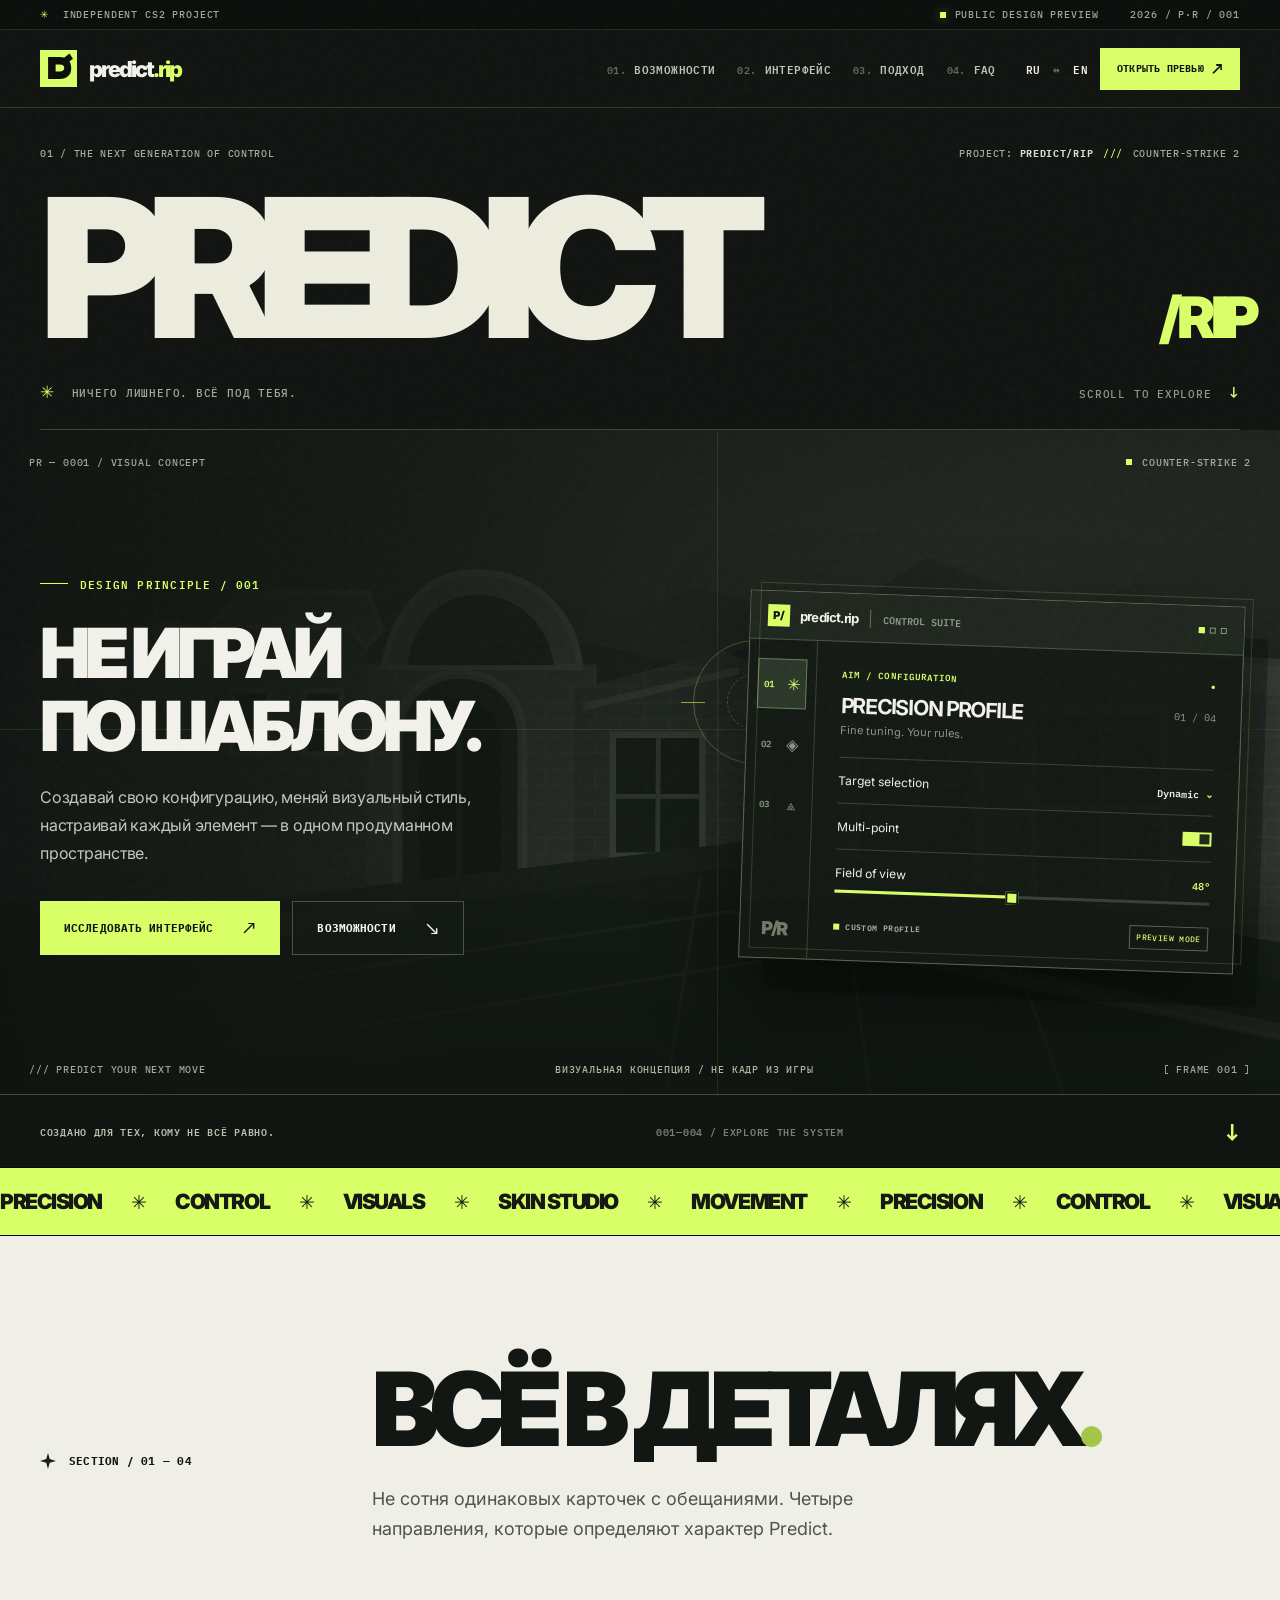
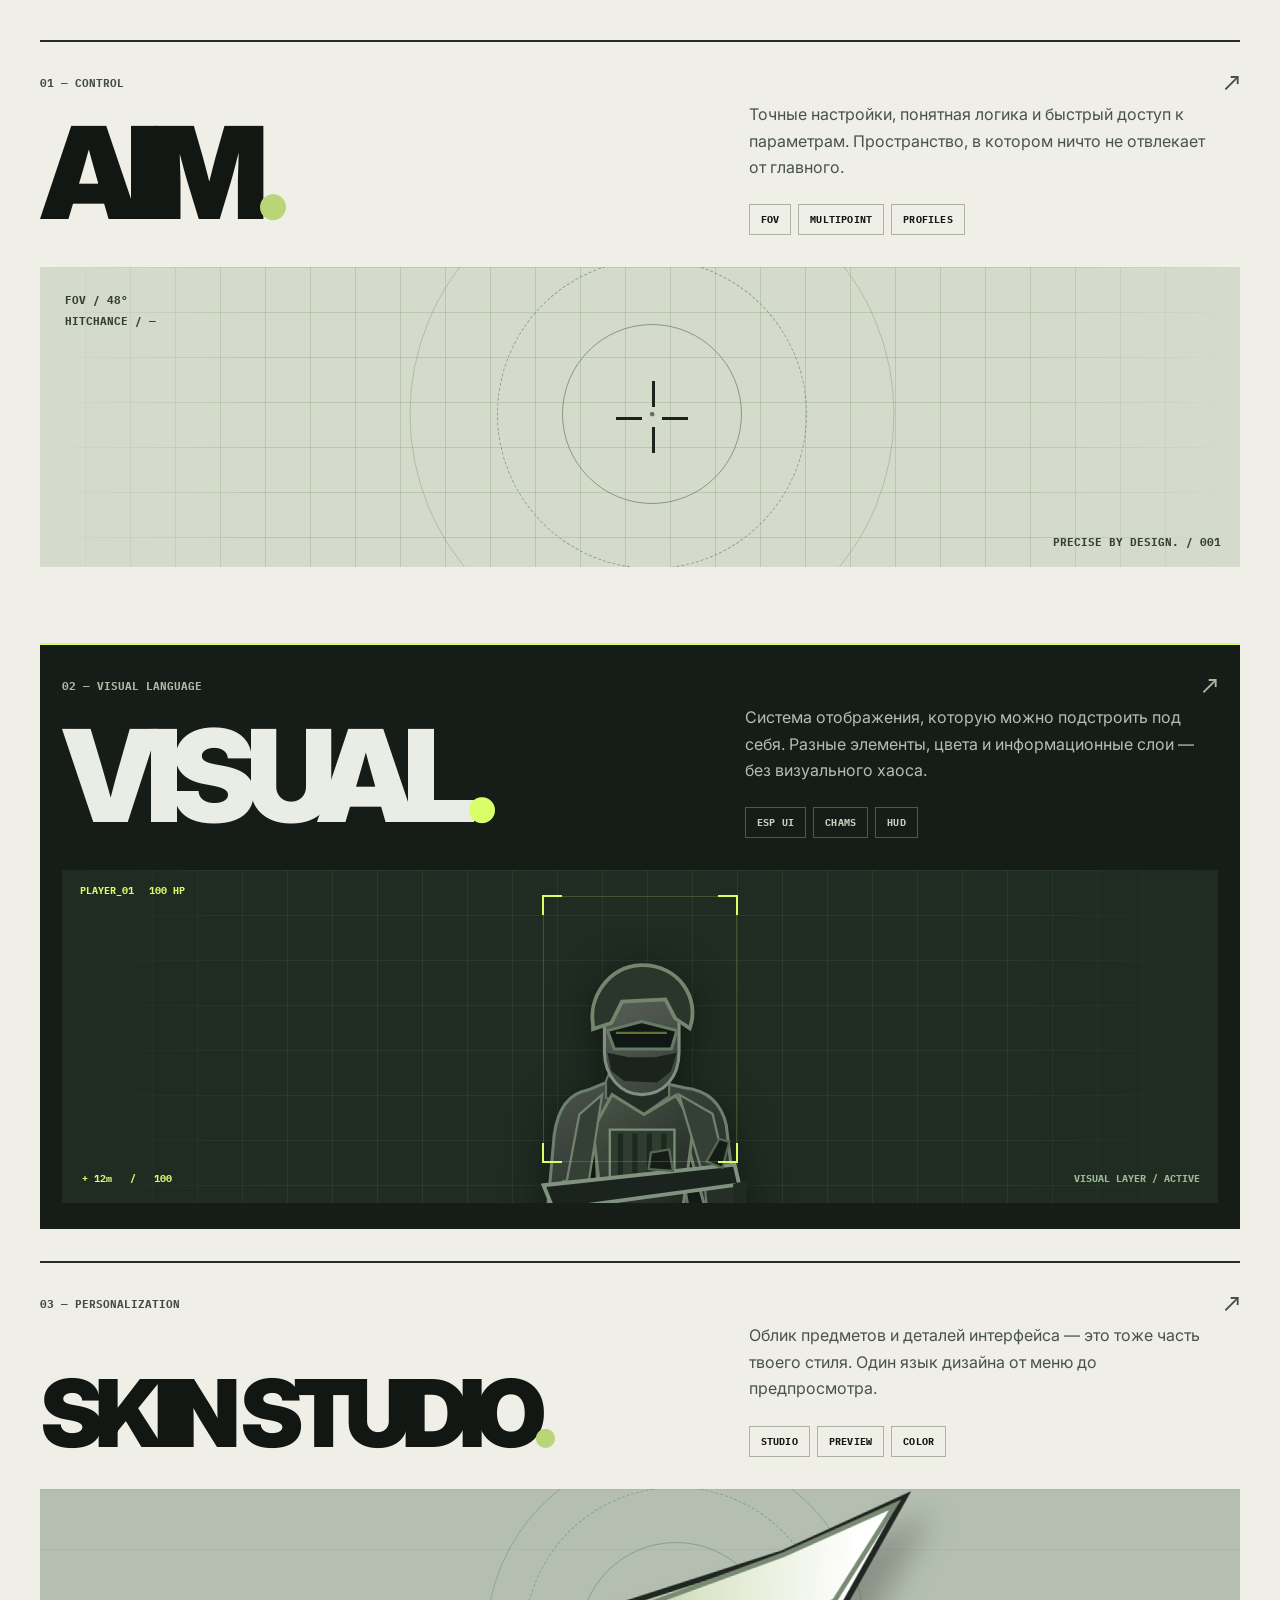
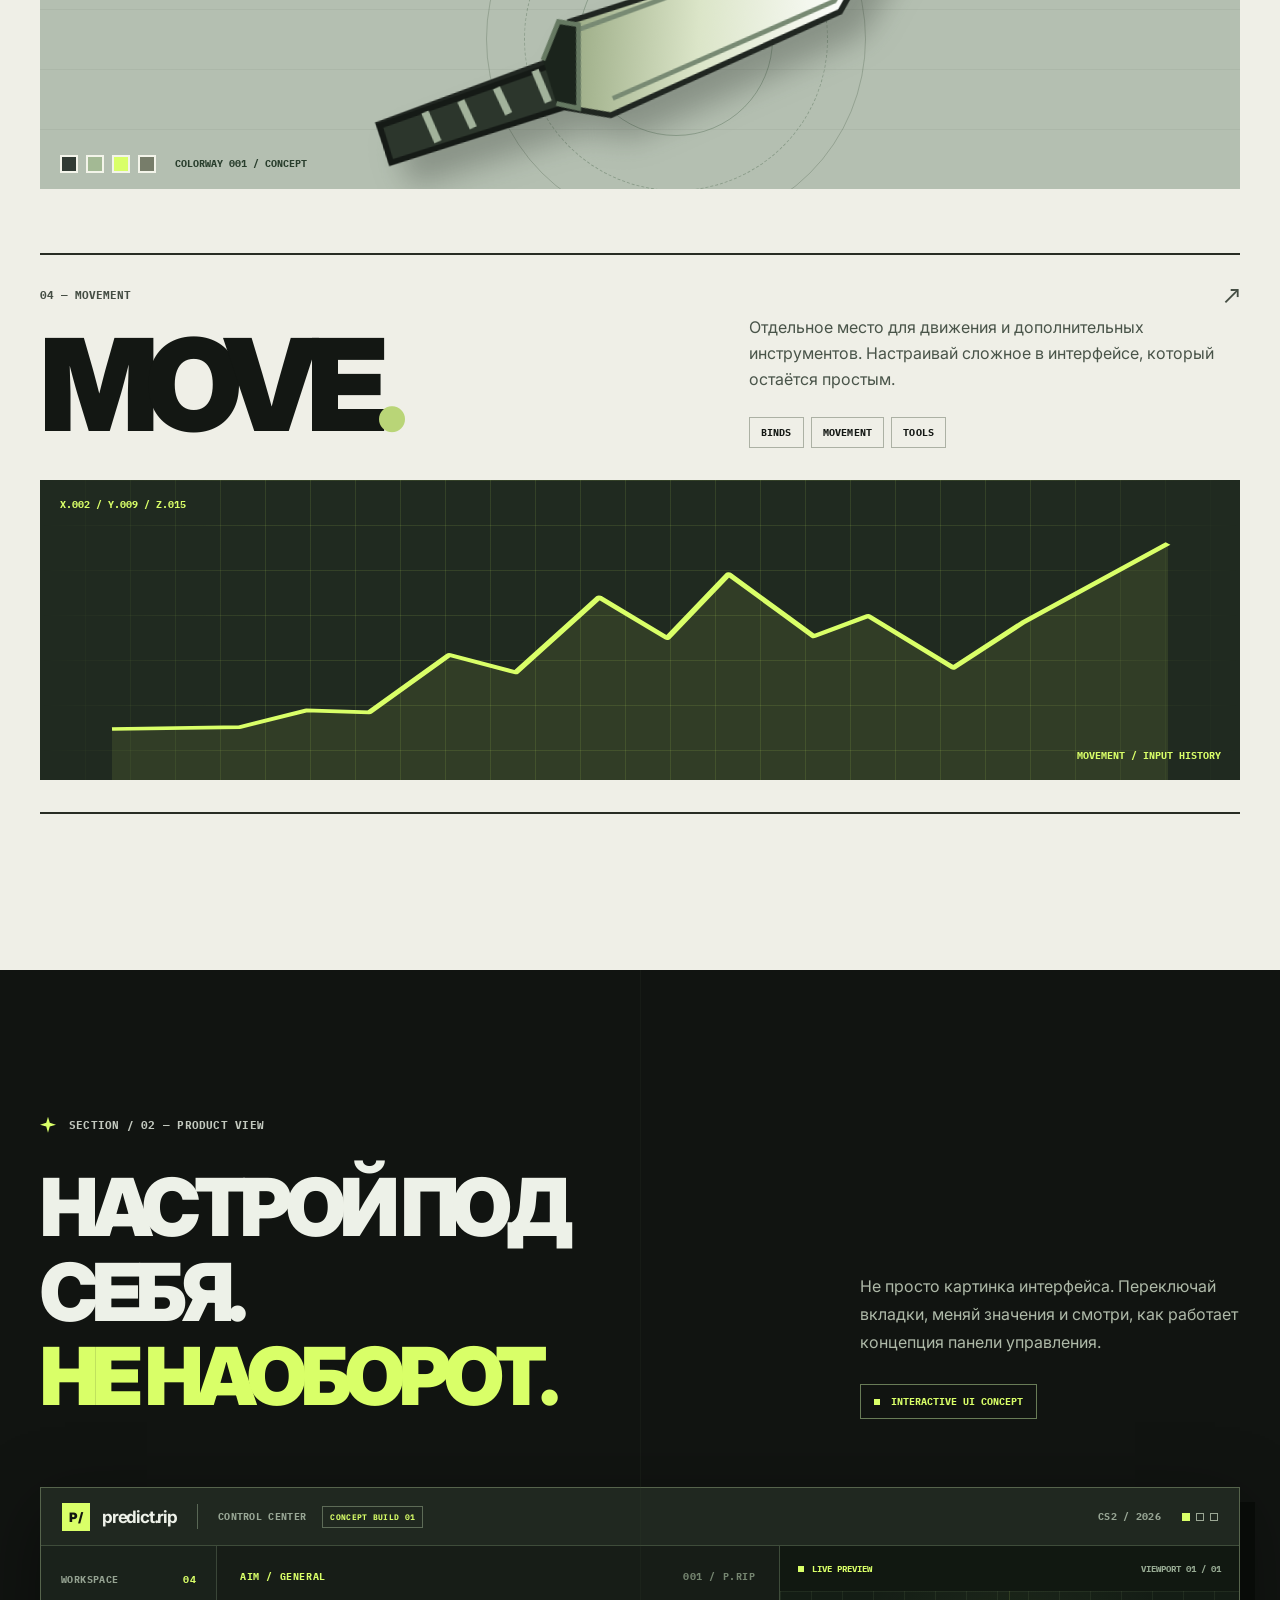
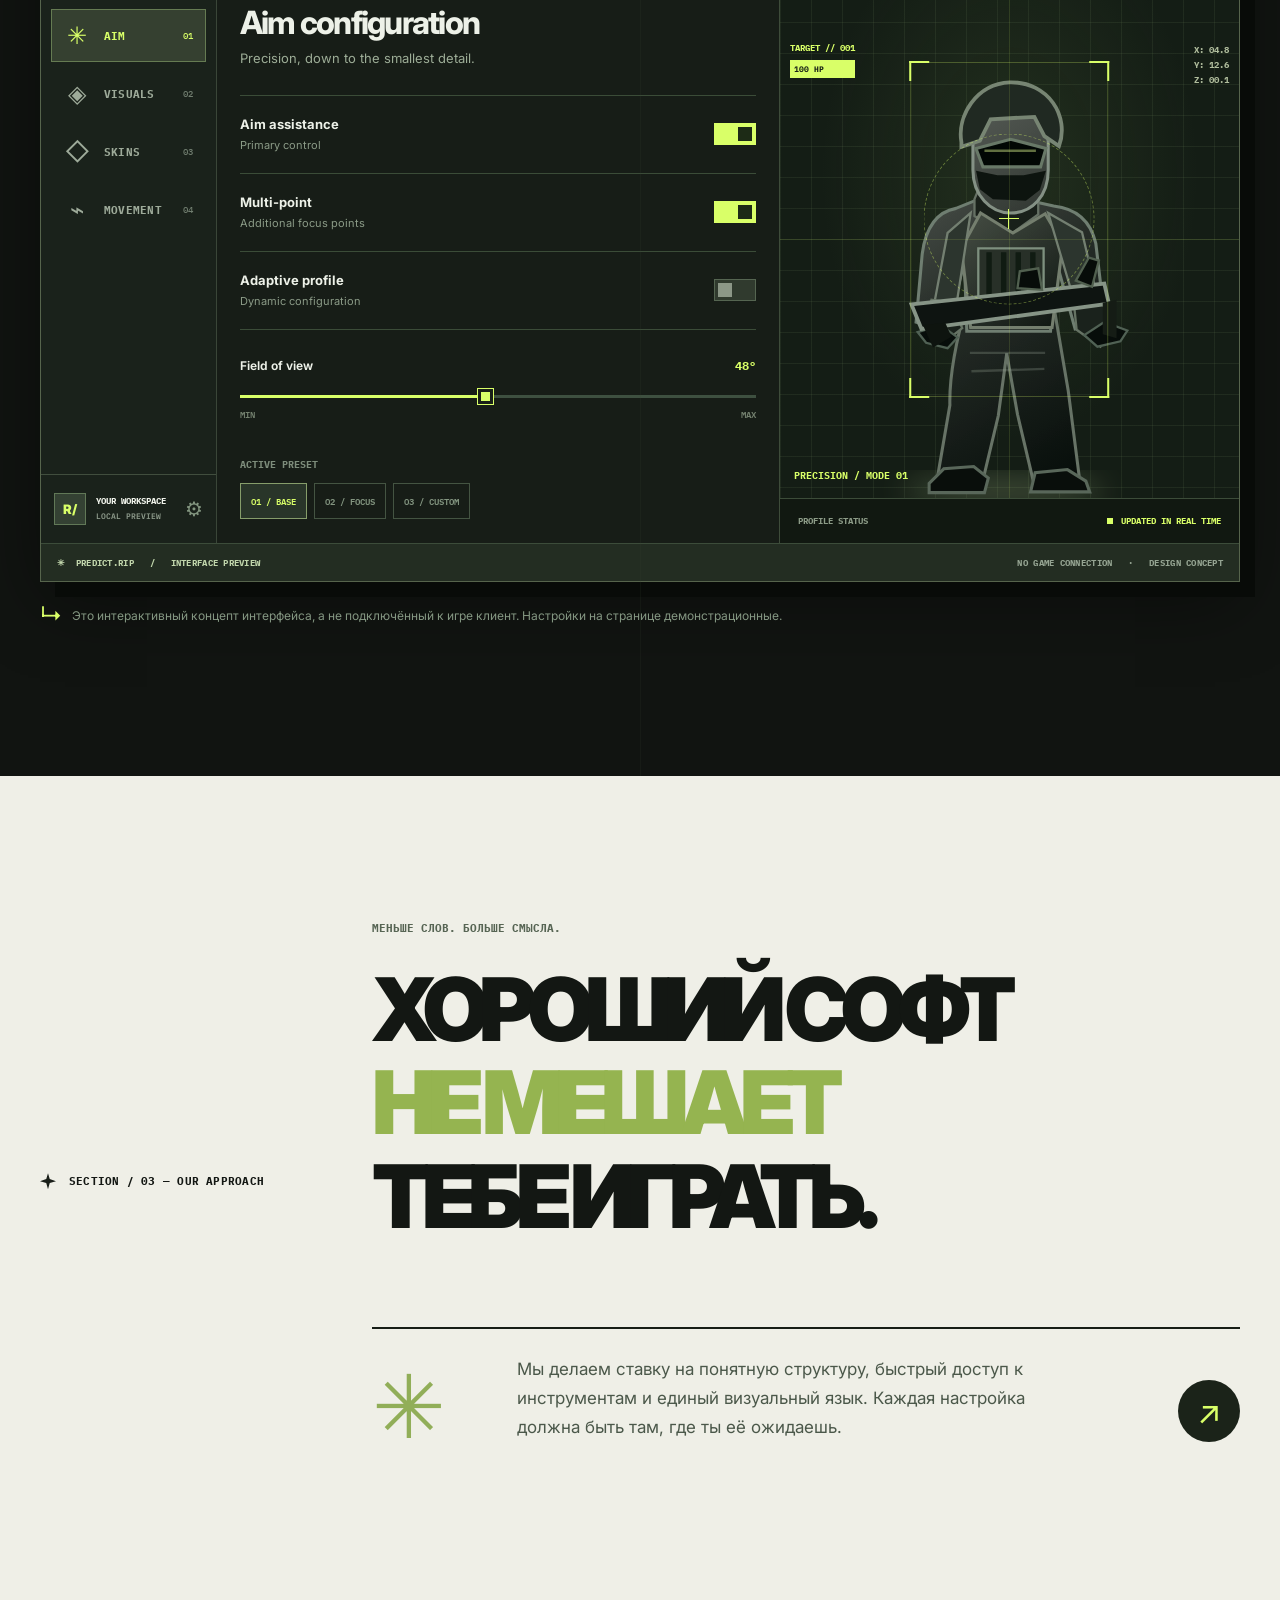
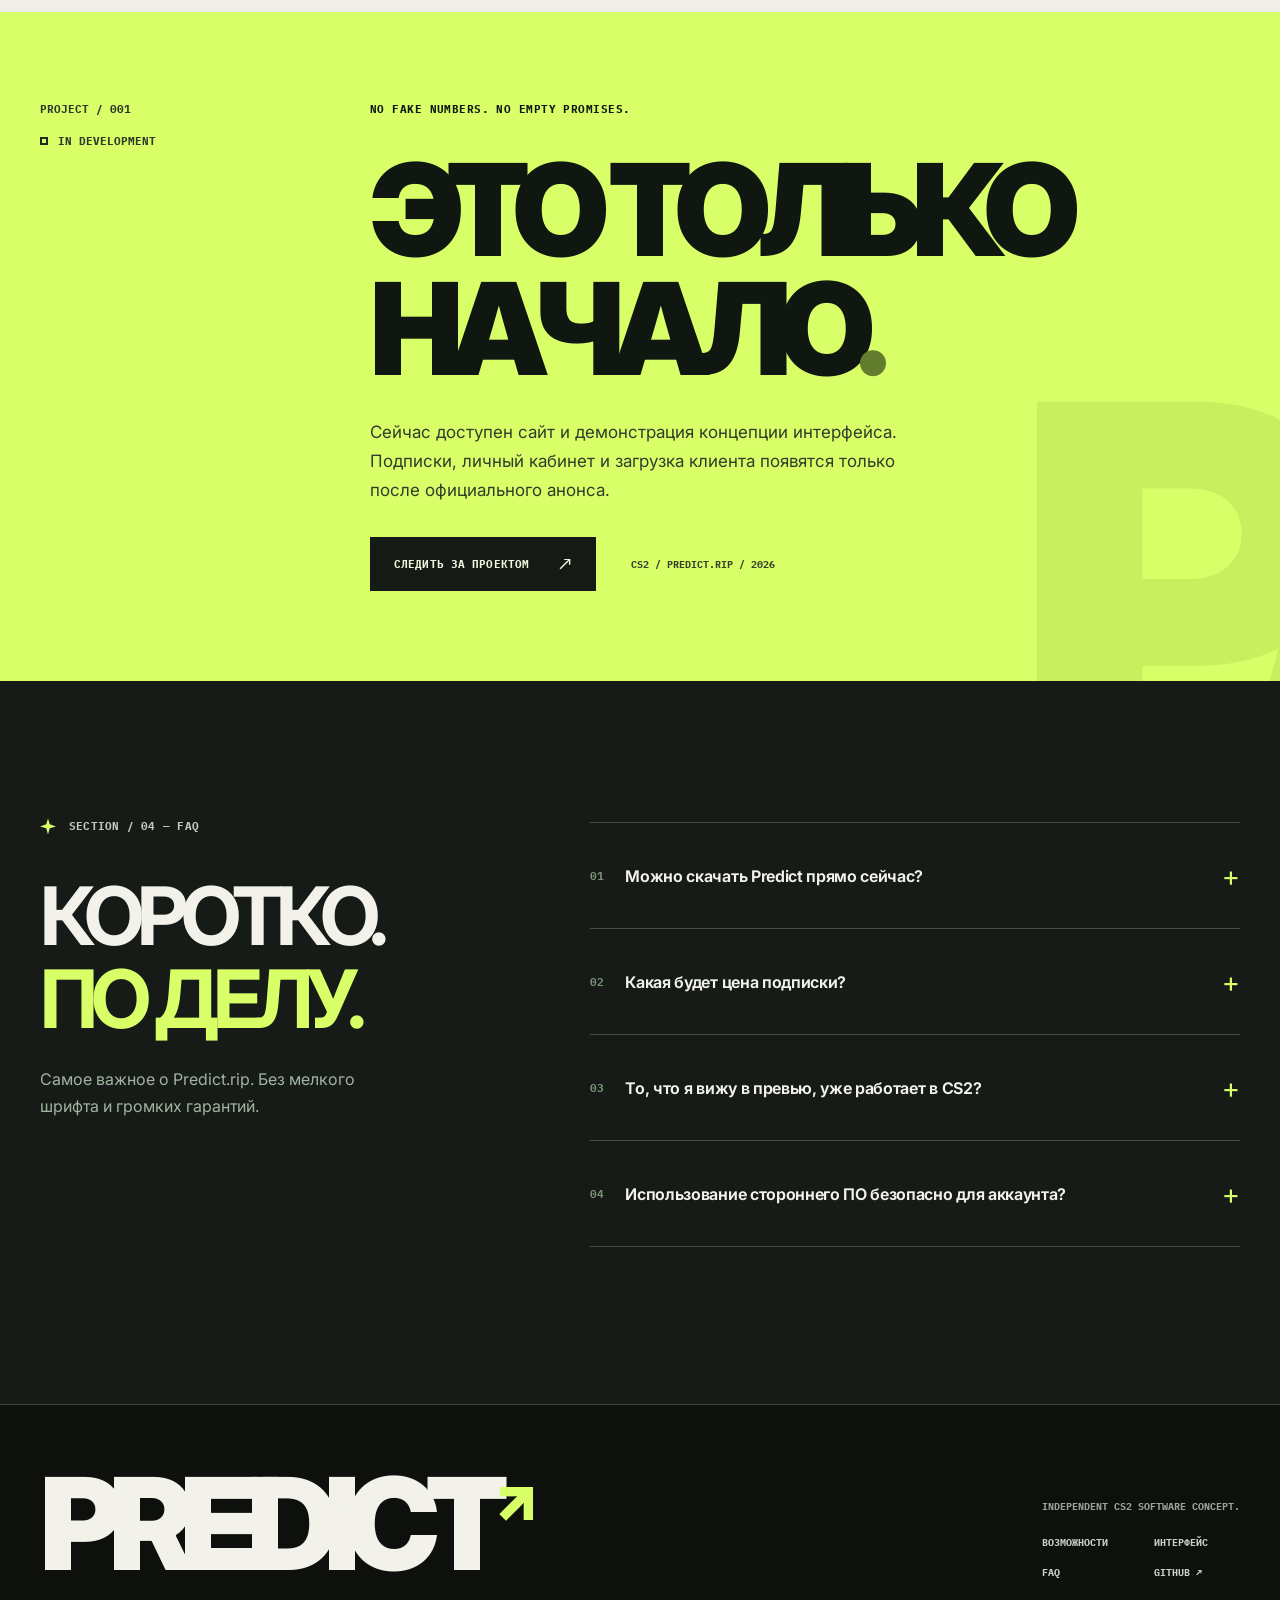
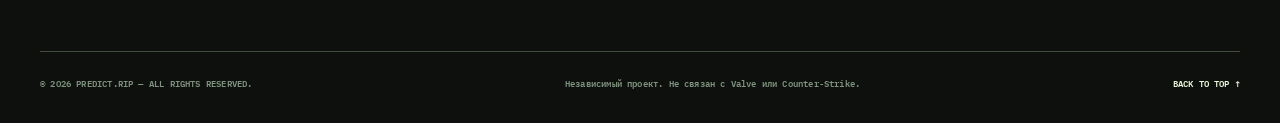
==== commit a5a34d46: "Redesign Predict.rip landing with interactive control suite and original editorial identity" ====
--- a/index.html
+++ b/index.html
@@ -1,155 +1,88 @@
 <!doctype html>
-<html lang="en">
+<html lang="ru">
 <head>
   <meta charset="utf-8">
   <meta name="viewport" content="width=device-width, initial-scale=1">
-  <meta name="theme-color" content="#08080d">
-  <meta name="color-scheme" content="dark">
-  <meta name="description" content="Meet Predict.rip — a new vision for the Counter-Strike 2 experience. Explore the interface, discover the design, and follow the project.">
+  <meta name="color-scheme" content="dark light">
+  <meta name="theme-color" content="#111310">
+  <meta name="description" content="Predict.rip — новый взгляд на программное обеспечение и кастомизацию интерфейса для Counter-Strike 2. Возможности, дизайн и интерактивное превью.">
   <meta property="og:type" content="website">
-  <meta property="og:title" content="Predict.rip — Make every move yours">
-  <meta property="og:description" content="A new era of control. Explore the Predict.rip CS2 interface and product vision.">
+  <meta property="og:title" content="Predict.rip — Not another default.">
+  <meta property="og:description" content="More control. Less noise. Explore the Predict.rip CS2 software concept.">
   <meta property="og:image" content="https://r1skme.github.io/site.predict.rip/assets/og-cover.svg">
   <meta name="twitter:card" content="summary_large_image">
-  <meta name="twitter:title" content="Predict.rip — Make every move yours">
-  <title>Predict.rip — Make every move yours</title>
-  <link rel="icon" type="image/svg+xml" href="./assets/mark.svg">
+  <title>Predict.rip — Not another default.</title>
+  <link rel="icon" href="./assets/mark.svg" type="image/svg+xml">
   <link rel="preconnect" href="https://fonts.googleapis.com">
   <link rel="preconnect" href="https://fonts.gstatic.com" crossorigin>
-  <link href="https://fonts.googleapis.com/css2?family=DM+Sans:wght@400;500;600;700&family=Space+Grotesk:wght@400;500;600;700&display=swap" rel="stylesheet">
+  <link href="https://fonts.googleapis.com/css2?family=Inter:wght@400;500;600;700;800;900&family=IBM+Plex+Mono:wght@400;500;600;700&family=Manrope:wght@400;500;600;700;800&display=swap" rel="stylesheet">
   <link rel="stylesheet" href="./styles.css">
-  <script src="./main.js" defer></script>
+  <script defer src="./main.js"></script>
 </head>
 <body>
-  <a href="#main" class="skip-link">Skip to content</a>
-  <div class="ambient ambient-a" aria-hidden="true"></div><div class="ambient ambient-b" aria-hidden="true"></div>
-  <div class="site-shell">
-    <header class="site-header" id="top">
-      <div class="nav-container wrap">
-        <a class="brand" href="#top" aria-label="Predict.rip — back to top">
-          <img src="./assets/mark.svg" alt="" width="36" height="36">
-          <span>predict<span class="brand-suffix">.rip</span></span>
-        </a>
-        <nav class="desktop-nav" aria-label="Primary navigation">
-          <a href="#overview">Overview</a><a href="#features">Features</a><a href="#interface">Interface</a><a href="#faq">FAQ</a>
-        </nav>
-        <div class="header-actions">
-          <div class="header-status"><span class="status-dot"></span> IN DEVELOPMENT</div>
-          <a class="button button-nav" href="#access">Launch details <span aria-hidden="true">↗</span></a>
-          <button type="button" class="menu-toggle" id="menuToggle" aria-controls="mobileNav" aria-expanded="false" aria-label="Open menu"><span></span><span></span></button>
-        </div>
+  <a href="#main" class="skip-link" data-t="skip">К содержимому</a>
+  <div class="grain" aria-hidden="true"></div>
+  <div class="app" id="top">
+    <div class="utility-bar"><div class="wrap utility-inner"><span><span class="micro-mark">✳</span> INDEPENDENT CS2 PROJECT</span><span class="utility-right"><span class="utility-live"><i></i> PUBLIC DESIGN PREVIEW</span><span>2026 / P·R / 001</span></span></div></div>
+    <header class="main-header">
+      <div class="wrap header-inner">
+        <a href="#top" class="logo" aria-label="Predict.rip — на главную"><img src="./assets/mark.svg" alt="" width="37" height="37"><span>predict<span class="logo-suffix">.rip</span></span></a>
+        <nav class="desktop-nav" aria-label="Основная навигация"><a href="#features"><span>01.</span> <span data-t="navFeatures">ВОЗМОЖНОСТИ</span></a><a href="#interface"><span>02.</span> <span data-t="navInterface">ИНТЕРФЕЙС</span></a><a href="#story"><span>03.</span> <span data-t="navApproach">ПОДХОД</span></a><a href="#faq"><span>04.</span> FAQ</a></nav>
+        <div class="nav-actions"><button class="lang-switch" id="langSwitch" type="button" aria-label="Switch language">RU <span>↔</span> EN</button><a href="#interface" class="nav-cta"><span data-t="navCta">ОТКРЫТЬ ПРЕВЬЮ</span><span class="diag-arrow">↗</span></a><button type="button" class="menu-button" id="menuButton" aria-controls="mobileMenu" aria-expanded="false" aria-label="Открыть меню"><span></span><span></span></button></div>
       </div>
-      <nav id="mobileNav" class="mobile-nav" aria-label="Mobile navigation" hidden>
-        <a href="#overview">Overview</a><a href="#features">Features</a><a href="#interface">Interface</a><a href="#faq">FAQ</a><a href="#access">Launch details ↗</a>
-      </nav>
+      <nav id="mobileMenu" class="mobile-menu" aria-label="Мобильное меню" hidden><a href="#features" data-t="navFeatures">ВОЗМОЖНОСТИ</a><a href="#interface" data-t="navInterface">ИНТЕРФЕЙС</a><a href="#story" data-t="navApproach">ПОДХОД</a><a href="#faq">FAQ</a><a href="#status" data-t="navStatus">СТАТУС ПРОЕКТА ↗</a></nav>
     </header>
 
     <main id="main">
-      <section class="hero wrap" id="overview" aria-labelledby="hero-title">
-        <div class="hero-copy reveal">
-          <div class="eyebrow"><span class="eyebrow-dash"></span> INTRODUCING PREDICT <span class="eyebrow-muted">/ CS2 EDITION</span></div>
-          <h1 id="hero-title">MAKE<br>EVERY MOVE<br><span class="hero-accent">YOURS<span class="hero-period">.</span></span></h1>
-          <p class="hero-description">A new perspective on Counter-Strike 2. Powerful customization, an interface that feels effortless, and control down to the smallest detail.</p>
-          <div class="hero-actions">
-            <a href="#features" class="button button-primary">Explore Predict <span class="button-arrow" aria-hidden="true">↗</span></a>
-            <a href="#interface" class="button button-outline"><span class="play-circle" aria-hidden="true">▶</span> Preview the interface</a>
+      <section class="hero" id="overview" aria-labelledby="hero-title">
+        <div class="wrap hero-heading"><div class="hero-topline"><span>01 / THE NEXT GENERATION OF CONTROL</span><span>PROJECT: <b>PREDICT/RIP</b> <span class="slash">///</span> COUNTER-STRIKE 2</span></div><h1 id="hero-title" class="hero-mast"><span>PREDICT</span><span class="mast-rip">/RIP</span></h1><div class="hero-under"><span><span class="cross-small">✳</span> <span data-t="tagline">НИЧЕГО ЛИШНЕГО. ВСЁ ПОД ТЕБЯ.</span></span><span class="hero-scroll">SCROLL TO EXPLORE <span aria-hidden="true">↓</span></span></div></div>
+        <div class="hero-stage" id="heroStage">
+          <div class="scene-layer" aria-hidden="true"><img src="./assets/scene.svg" alt="" fetchpriority="high"></div>
+          <div class="stage-screen" aria-hidden="true"></div>
+          <div class="stage-axis stage-axis-x" aria-hidden="true"></div><div class="stage-axis stage-axis-y" aria-hidden="true"></div>
+          <div class="hud-crosshair" aria-hidden="true"><i></i><i></i><i></i><i></i><b></b></div>
+          <div class="hero-stage-top"><span>PR — 0001 / VISUAL CONCEPT</span><span><i class="dot-acid"></i> COUNTER-STRIKE 2</span></div>
+          <div class="hero-stage-inner wrap">
+            <div class="hero-message"><div class="eyebrow"><span class="eyebrow-line"></span> DESIGN PRINCIPLE / 001</div><h2 data-t="heroHeadline">НЕ ИГРАЙ<br>ПО ШАБЛОНУ.</h2><p data-t="heroDesc">Создавай свою конфигурацию, меняй визуальный стиль, настраивай каждый элемент — в одном продуманном пространстве.</p><div class="hero-buttons"><a href="#interface" class="button button-acid"><span data-t="exploreUi">ИССЛЕДОВАТЬ ИНТЕРФЕЙС</span><span aria-hidden="true">↗</span></a><a href="#features" class="button button-ghost"><span data-t="featuresCta">ВОЗМОЖНОСТИ</span><span aria-hidden="true">↘</span></a></div></div>
+            <div class="hero-product" aria-label="Концептуальный вид интерфейса Predict.rip">
+              <div class="product-bar"><div class="product-brand"><span class="p-symbol">P/</span><strong>predict.rip</strong><span class="product-bar-sep"></span><span>CONTROL SUITE</span></div><div class="bar-dots"><i></i><i></i><i></i></div></div>
+              <div class="product-internal"><aside class="product-rail"><span class="rail-active">01 <b>✳</b></span><span>02 <b>◈</b></span><span>03 <b>⟁</b></span><span class="rail-foot">P/R</span></aside><div class="product-data"><div class="data-kicker">AIM / CONFIGURATION <span class="small-acid">●</span></div><div class="data-main"><h3>PRECISION PROFILE</h3><span>01 / 04</span></div><p>Fine tuning. Your rules.</p><div class="data-line"><span>Target selection</span><b>Dynamic <span>⌄</span></b></div><div class="data-line"><span>Multi-point</span><b><i class="mini-toggle"></i></b></div><div class="data-line"><span>Field of view</span><b class="mono">48°</b></div><div class="data-slider"><span></span></div><div class="data-bottom"><span><i class="dot-acid"></i> CUSTOM PROFILE</span><b>PREVIEW MODE</b></div></div></div>
+            </div>
           </div>
-          <div class="hero-footnote"><span class="star-icon" aria-hidden="true">✳</span> YOUR SETUP. YOUR PLAYSTYLE. YOUR CALL.</div>
+          <div class="stage-bottom"><span>/// PREDICT YOUR NEXT MOVE</span><span class="stage-b-disclaimer" data-t="conceptLabel">ВИЗУАЛЬНАЯ КОНЦЕПЦИЯ / НЕ КАДР ИЗ ИГРЫ</span><span class="stage-frame">[ FRAME 001 ]</span></div>
         </div>
-        <div class="hero-visual reveal" aria-label="Interactive conceptual preview of the Predict interface">
-          <div class="stage-light"></div>
-          <div class="visual-stage" id="visualStage">
-            <img class="arena-art" src="./assets/arena.svg" alt="" loading="eager">
-            <div class="stage-grid" aria-hidden="true"></div>
-            <div class="stage-topline" aria-hidden="true"><span>PR // EXPERIENCE PREVIEW</span><span>CS2 · 2026</span></div>
-            <div class="stage-marker stage-marker-a" aria-hidden="true"><span>+</span> 024.16</div>
-            <div class="stage-marker stage-marker-b" aria-hidden="true">SYS / ONLINE <span class="status-dot"></span></div>
-            <div class="hud-outline" aria-hidden="true"><span class="hud-top"></span><span class="hud-bottom"></span></div>
-            <div class="product-window" id="productWindow">
-              <div class="window-topbar">
-                <div class="window-brand"><img src="./assets/mark.svg" alt="" width="19" height="19"><b>predict<span>.rip</span></b><span class="window-divider"></span><span class="window-label">CONTROL PANEL</span></div>
-                <div class="window-controls" aria-hidden="true"><i></i><i></i><i></i></div>
-              </div>
-              <div class="window-workspace">
-                <div class="window-sidebar" role="group" aria-label="Interface preview sections">
-                  <button type="button" class="side-item active" data-preview="aim" aria-pressed="true" title="Aim settings"><span class="side-icon">✳</span><span>AIM</span></button>
-                  <button type="button" class="side-item" data-preview="visuals" aria-pressed="false" title="Visual settings"><span class="side-icon">▣</span><span>VISUALS</span></button>
-                  <button type="button" class="side-item" data-preview="skins" aria-pressed="false" title="Inventory settings"><span class="side-icon">◇</span><span>STUDIO</span></button>
-                  <span class="side-spacer"></span>
-                  <span class="window-sidebar-bottom" aria-hidden="true">P<span>·</span>R</span>
-                </div>
-                <div class="window-content">
-                  <div class="window-heading"><div><span class="mini-overline" id="previewCategory">COMBAT / 01</span><h2 id="previewTitle">Aim settings</h2></div><span class="window-index" id="previewIndex">01 / 03</span></div>
-                  <p class="window-subheading" id="previewDescription">Your settings. Your precision.</p>
-                  <div class="setting-group" id="settingGroup">
-                    <div class="setting-row"><div><strong id="settingLabel1">Aim assistance</strong><small id="settingHint1">Master control</small></div><button class="toggle-switch is-on" type="button" aria-pressed="true" aria-label="Toggle aim assistance"><span></span></button></div>
-                    <div class="setting-row"><div><strong id="settingLabel2">Multi-point</strong><small id="settingHint2">Advanced targeting</small></div><button class="toggle-switch is-on" type="button" aria-pressed="true" aria-label="Toggle multi-point"><span></span></button></div>
-                    <div class="setting-row"><div><strong id="settingLabel3">Adaptive profile</strong><small id="settingHint3">Personalized preferences</small></div><button class="toggle-switch" type="button" aria-pressed="false" aria-label="Toggle adaptive profile"><span></span></button></div>
-                  </div>
-                  <div class="range-group"><div class="range-heading"><label id="rangeLabel" for="previewRange">Field of view</label><output id="rangeValue" for="previewRange">48°</output></div><input id="previewRange" type="range" min="0" max="100" value="48" aria-label="Preview value"><div class="range-limits"><span>0</span><span>100</span></div></div>
-                  <div class="window-bottom"><span><i class="config-dot"></i> <span id="configName">CUSTOM PROFILE</span></span><span class="preview-pill">UI PREVIEW</span></div>
-                </div>
-              </div>
-            </div>
-            <div class="floating-chip chip-left"><span class="chip-icon">✦</span><div><b>One space.</b><small>Infinite possibilities.</small></div></div>
-            <div class="floating-chip chip-right"><span class="chip-check">✓</span><div><b>Made for you</b><small>Fully customizable</small></div></div>
-            <span class="stage-caption">CONCEPT ART / NOT GAMEPLAY FOOTAGE</span>
-          </div>
-        </div>
-        <div class="hero-bottom" aria-hidden="true"><span>SCROLL TO EXPLORE <span>↓</span></span><span>01 — 05 / PREDICT EXPERIENCE</span></div>
+        <div class="hero-bottom wrap"><span data-t="heroBottomLeft">СОЗДАНО ДЛЯ ТЕХ, КОМУ НЕ ВСЁ РАВНО.</span><span>001—004 / EXPLORE THE SYSTEM</span><a href="#features" aria-label="К возможностям">↓</a></div>
       </section>
 
-      <div class="word-strip" aria-hidden="true"><div class="word-track"><span>MADE FOR THE MOMENT <i>✳</i> DESIGNED TO STAND OUT <i>✳</i> BUILT AROUND YOU <i>✳</i>&nbsp;</span><span>MADE FOR THE MOMENT <i>✳</i> DESIGNED TO STAND OUT <i>✳</i> BUILT AROUND YOU <i>✳</i>&nbsp;</span></div></div>
+      <div class="ticker" aria-hidden="true"><div class="ticker-track"><span>PRECISION <b>✳</b> CONTROL <b>✳</b> VISUALS <b>✳</b> SKIN STUDIO <b>✳</b> MOVEMENT <b>✳</b> PRECISION <b>✳</b> CONTROL <b>✳</b> VISUALS <b>✳</b> SKIN STUDIO <b>✳</b> MOVEMENT <b>✳</b>&nbsp;</span><span>PRECISION <b>✳</b> CONTROL <b>✳</b> VISUALS <b>✳</b> SKIN STUDIO <b>✳</b> MOVEMENT <b>✳</b> PRECISION <b>✳</b> CONTROL <b>✳</b> VISUALS <b>✳</b> SKIN STUDIO <b>✳</b> MOVEMENT <b>✳</b>&nbsp;</span></div></div>
 
-      <section class="features section wrap" id="features" aria-labelledby="features-title">
-        <div class="section-header reveal"><div><p class="section-label"><span class="section-num">01 /</span> THE EXPERIENCE</p><h2 class="section-heading" id="features-title">A DIFFERENT<br><span>LEVEL OF CONTROL.</span></h2></div><p class="section-intro">No noise. No unnecessary complexity. Just the tools you want, presented exactly how you want them.</p></div>
-        <div class="feature-grid">
-          <article class="feature-card feature-card-control reveal"><div class="feature-copy"><div class="feature-card-top"><span class="feature-number">01 — PERSONALIZATION</span><span class="feature-spark">↗</span></div><h3>Every detail.<br><em>Dialed in.</em></h3><p>A clean, deliberate interface designed to keep every adjustment within reach.</p></div><div class="feature-art config-art" aria-hidden="true"><div class="config-art-title"><span>✳</span> YOUR CONFIGURATION <i>PROFILE 01</i></div><div class="config-art-line"><span>Visual intensity</span><div class="config-art-track"><i></i></div><b>82%</b></div><div class="config-art-line"><span>Interface scale</span><div class="config-art-track track-short"><i></i></div><b>64%</b></div><div class="config-art-options"><span class="selected">● &nbsp; Custom</span><span>◯ &nbsp; Classic</span><span>◯ &nbsp; Minimal</span></div></div></article>
-          <article class="feature-card feature-card-clarity reveal"><div class="feature-copy"><div class="feature-card-top"><span class="feature-number">02 — VISUALS</span><span class="feature-spark">↗</span></div><h3>Clarity in<br><em>every frame.</em></h3><p>Useful information, thoughtful placement, zero visual overload.</p></div><div class="feature-art visual-art" aria-hidden="true"><div class="visual-art-halo"></div><div class="visual-art-box"><span class="visual-art-tag">CUSTOM VISUALS</span><div class="visual-art-target"><i></i><i></i><i></i></div><span class="visual-art-label">PLAYER / OUTLINE</span></div><div class="visual-art-coords">X: 204.04 &nbsp; Y: 012.99</div></div></article>
-          <article class="feature-card feature-card-studio reveal"><div class="feature-copy"><div class="feature-card-top"><span class="feature-number">03 — PERSONAL STYLE</span><span class="feature-spark">↗</span></div><h3>Your loadout.<br><em>Your identity.</em></h3><p>Bring your personal style into one cohesive experience.</p></div><div class="feature-art studio-art" aria-hidden="true"><div class="studio-glow"></div><svg viewBox="0 0 460 150" class="knife-art" role="presentation"><path d="M34 92 L158 92 L189 77 L325 39 L407 30 L365 62 L213 113 L181 119 L155 110 L35 110 Z" fill="#a8a0ba" stroke="#eee3ff" stroke-width="2"/><path d="M192 79 L326 42 L395 34 L352 59 L210 108Z" fill="#e8d9ff"/><path d="M43 93 L148 93 L148 110 L43 110 Z" fill="#3a304c"/><path d="M68 96 v11 m23 -11 v11 m23 -11 v11" stroke="#977dbf" stroke-width="5"/><path d="M149 86 L176 117" stroke="#eee3ff" stroke-width="6" stroke-linecap="round"/></svg><div class="studio-palette"><span></span><span></span><span></span><span></span></div></div></article>
-          <article class="feature-card feature-card-flow reveal"><div class="feature-copy"><div class="feature-card-top"><span class="feature-number">04 — WORKFLOW</span><span class="feature-spark">↗</span></div><h3>Less friction.<br><em>More flow.</em></h3><p>Organize the essentials into a workspace that stays out of your way.</p></div><div class="feature-art flow-art" aria-hidden="true"><div class="flow-profile flow-profile-first"><b>✧ &nbsp; Default profile</b><span>READY</span></div><div class="flow-profile flow-profile-second"><b>✳ &nbsp; My configuration</b><span>SELECTED&nbsp; ✓</span></div><div class="flow-profile flow-profile-third"><b>◇ &nbsp; Visual preset</b><span>SAVED</span></div></div></article>
+      <section class="feature-section light-section" id="features">
+        <div class="wrap"><div class="section-lead"><div class="section-index"><i class="four-point"></i> SECTION / 01 — 04</div><div class="lead-main"><h2 data-t="featuresHeading">ВСЁ В ДЕТАЛЯХ<span class="period-acid">.</span></h2><p data-t="featuresIntro">Не сотня одинаковых карточек с обещаниями. Четыре направления, которые определяют характер Predict.</p></div></div>
+          <div class="feature-story story-aim reveal"><div class="story-caption"><span>01 — CONTROL</span><span class="story-arrow">↗</span></div><div class="story-info"><h3>AIM<span class="outline-dot">.</span></h3><div class="story-copy"><p data-t="aimDesc">Точные настройки, понятная логика и быстрый доступ к параметрам. Пространство, в котором ничто не отвлекает от главного.</p><div class="story-tags"><span>FOV</span><span>MULTIPOINT</span><span>PROFILES</span></div></div></div><div class="story-art art-aim" aria-label="Демонстрационная схема прицела"><div class="aim-grid"></div><div class="aim-ring ring-one"></div><div class="aim-ring ring-two"></div><div class="aim-ring ring-three"></div><div class="aim-target"><span></span><span></span><span></span><span></span></div><div class="aim-count">FOV / 48°<br>HITCHANCE / —</div><div class="aim-axis-label">PRECISE BY DESIGN. / 001</div></div></div>
+          <div class="feature-story story-visuals reveal"><div class="story-caption"><span>02 — VISUAL LANGUAGE</span><span class="story-arrow">↗</span></div><div class="story-info"><h3>VISUAL<span class="outline-dot">.</span></h3><div class="story-copy"><p data-t="visualDesc">Система отображения, которую можно подстроить под себя. Разные элементы, цвета и информационные слои — без визуального хаоса.</p><div class="story-tags"><span>ESP UI</span><span>CHAMS</span><span>HUD</span></div></div></div><div class="story-art art-visuals" aria-label="Визуализация интерфейсных элементов"><div class="visual-grid"></div><img src="./assets/operator.svg" alt="" loading="lazy"><div class="visual-target"><i></i><i></i><i></i><i></i></div><div class="visual-bar"><span>PLAYER_01</span><span>100 HP</span></div><div class="visual-side">VISUAL LAYER / ACTIVE</div><div class="visual-small">+ 12m &nbsp; / &nbsp; 100</div></div></div>
+          <div class="feature-story story-skin reveal"><div class="story-caption"><span>03 — PERSONALIZATION</span><span class="story-arrow">↗</span></div><div class="story-info"><h3>SKIN STUDIO<span class="outline-dot">.</span></h3><div class="story-copy"><p data-t="skinDesc">Облик предметов и деталей интерфейса — это тоже часть твоего стиля. Один язык дизайна от меню до предпросмотра.</p><div class="story-tags"><span>STUDIO</span><span>PREVIEW</span><span>COLOR</span></div></div></div><div class="story-art art-skin" aria-label="Иллюстрация ножа и цветовых схем"><div class="skin-dial"></div><svg class="knife-svg" viewBox="0 0 680 260" fill="none" aria-hidden="true"><defs><linearGradient id="knifeBlade" x1="260" y1="78" x2="566" y2="146" gradientUnits="userSpaceOnUse"><stop stop-color="#94a57e"/><stop offset=".48" stop-color="#dbe5c8"/><stop offset="1" stop-color="#ffffff"/></linearGradient></defs><path d="m55 171 182-33 33-38 233-32 135-35-87 106-255 65-51-18-184 24z" fill="url(#knifeBlade)" stroke="#202621" stroke-width="6"/><path d="m266 112 237-42 124-31-80 88-246 60" stroke="#788a73" stroke-width="5"/><path d="m56 173 186-31 17 44-198 27z" fill="#2c362c" stroke="#151a16" stroke-width="6"/><path d="m105 167 8 33m31-38 8 30m31-37 8 29m35-40 8 35" stroke="#a2b29b" stroke-width="8"/><path d="m236 135 23-37 20 7-15 86-22-9" fill="#1b241c" stroke="#667962" stroke-width="5"/></svg><div class="skin-swatches"><span class="swatch s1"></span><span class="swatch s2"></span><span class="swatch s3"></span><span class="swatch s4"></span><span>COLORWAY 001 / CONCEPT</span></div></div></div>
+          <div class="feature-story story-movement reveal"><div class="story-caption"><span>04 — MOVEMENT</span><span class="story-arrow">↗</span></div><div class="story-info"><h3>MOVE<span class="outline-dot">.</span></h3><div class="story-copy"><p data-t="moveDesc">Отдельное место для движения и дополнительных инструментов. Настраивай сложное в интерфейсе, который остаётся простым.</p><div class="story-tags"><span>BINDS</span><span>MOVEMENT</span><span>TOOLS</span></div></div></div><div class="story-art art-movement" aria-label="График движения"><div class="movement-lines"></div><svg viewBox="0 0 620 275" preserveAspectRatio="none" aria-hidden="true"><polyline points="0,220 75,218 114,200 151,202 198,140 237,159 286,78 326,122 362,53 412,120 444,98 494,154 535,105 620,20" fill="none" stroke="#d9ff68" stroke-width="4" stroke-linejoin="round"/><path d="M0 220 75 218 114 200 151 202 198 140 237 159 286 78 326 122 362 53 412 120 444 98 494 154 535 105 620 20V275H0Z" fill="#d9ff68" fill-opacity=".09"/></svg><div class="move-coord">X.002 / Y.009 / Z.015</div><div class="move-label">MOVEMENT / INPUT HISTORY</div></div></div>
         </div>
       </section>
 
-      <section class="interface-section section" id="interface" aria-labelledby="interface-title">
-        <div class="wrap">
-          <div class="section-header interface-heading reveal"><div><p class="section-label"><span class="section-num">02 /</span> INSIDE PREDICT</p><h2 class="section-heading" id="interface-title">POWERFUL INSIDE.<br><span>EFFORTLESS OUTSIDE.</span></h2></div><p class="section-intro">Explore the design direction. Three different spaces. One unmistakable experience.</p></div>
-          <div class="showcase reveal">
-            <div class="showcase-tabs" role="tablist" aria-label="Product showcase">
-              <button class="showcase-tab active" id="tab-aim" type="button" role="tab" aria-selected="true" aria-controls="showcaseContent" data-mode="aim"><span>01</span> AIM CONTROL <span class="tab-arrow" aria-hidden="true">↗</span></button>
-              <button class="showcase-tab" id="tab-visuals" type="button" role="tab" aria-selected="false" aria-controls="showcaseContent" tabindex="-1" data-mode="visuals"><span>02</span> VISUAL SYSTEM <span class="tab-arrow" aria-hidden="true">↗</span></button>
-              <button class="showcase-tab" id="tab-studio" type="button" role="tab" aria-selected="false" aria-controls="showcaseContent" tabindex="-1" data-mode="studio"><span>03</span> INVENTORY STUDIO <span class="tab-arrow" aria-hidden="true">↗</span></button>
-              <div class="showcase-tabs-bottom"><span>EXPLORE THE INTERFACE</span><span>↓</span></div>
-            </div>
-            <div class="showcase-main" id="showcaseContent" role="tabpanel" aria-labelledby="tab-aim" tabindex="0">
-              <div class="showcase-main-top"><span><i></i> INTERACTIVE CONCEPT PREVIEW</span><span id="showcaseCounter">01 / 03</span></div>
-              <div class="showcase-illustration" data-active-mode="aim" id="showcaseIllustration">
-                <div class="illustration-grid"></div>
-                <div class="showcase-aim mode-layer"><div class="aim-orbit aim-orbit-1"></div><div class="aim-orbit aim-orbit-2"></div><div class="aim-orbit aim-orbit-3"></div><div class="aim-reticle"><span></span><i></i><i></i><i></i><i></i></div><div class="aim-side-readout readout-one">FOV <strong>48.00</strong></div><div class="aim-side-readout readout-two">TRACKING <strong>ON</strong></div><div class="aim-scope-label">TARGETING / USER-DEFINED</div></div>
-                <div class="showcase-visuals mode-layer" aria-hidden="true"><div class="vision-glow"></div><div class="vision-figure"><svg viewBox="0 0 160 290" role="presentation"><circle cx="80" cy="44" r="27"/><path d="M44 94 Q80 74 116 94 L131 160 L109 177 L105 259 L89 282 L74 282 L67 185 L55 282 L37 282 L40 164 L29 152Z"/></svg></div><div class="vision-outline"><i class="corner tl"></i><i class="corner tr"></i><i class="corner bl"></i><i class="corner br"></i></div><div class="vision-name">PLAYER <span>▮▮▮▮▮</span></div><div class="vision-label">VISUAL PROFILE / 01</div></div>
-                <div class="showcase-studio mode-layer" aria-hidden="true"><div class="showcase-item-light"></div><svg class="showcase-knife" viewBox="0 0 560 220" role="presentation"><defs><linearGradient id="bladeG" x1="0" x2="1"><stop stop-color="#7560bd"/><stop offset="0.55" stop-color="#dfbfff"/><stop offset="1" stop-color="#f3ebff"/></linearGradient></defs><path d="M30 129H184L217 102L410 39L516 30L455 87L247 162L207 161L181 149H30Z" fill="url(#bladeG)" stroke="#e6d8ff" stroke-width="3"/><path d="M219 104L411 42L501 36L447 82L245 155Z" fill="#c6b7fc" opacity=".7"/><path d="M34 131H181V150H34Z" fill="#383044"/><path d="M56 134V147M83 134V147M111 134V147M139 134V147" stroke="#8663bb" stroke-width="6"/><path d="M180 118L212 165" stroke="#eee4ff" stroke-width="9" stroke-linecap="round"/></svg><div class="studio-chipbar"><i></i><i></i><i></i><i></i><span>PERSONALIZE YOUR STYLE</span></div></div>
-                <div class="illustration-corner corner-tl"></div><div class="illustration-corner corner-br"></div>
-              </div>
-              <div class="showcase-copy"><div><p class="showcase-kicker" id="showcaseKicker">PRECISION / REIMAGINED</p><h3 id="showcaseTitle">Everything in your sights.</h3><p id="showcaseText">Thoughtfully organized controls give you the freedom to build a setup that feels entirely your own.</p></div><div class="showcase-tags" id="showcaseTags"><span>FINE CONTROL</span><span>PERSONAL PROFILES</span><span>LIVE PREVIEW</span></div></div>
-            </div>
+      <section class="demo-section" id="interface"><div class="wrap"><div class="section-index index-on-dark"><i class="four-point"></i> SECTION / 02 — PRODUCT VIEW</div><div class="demo-lead"><h2 data-t="demoHeading">НАСТРОЙ ПОД СЕБЯ.<br><em>НЕ НАОБОРОТ.</em></h2><div><p data-t="demoDesc">Не просто картинка интерфейса. Переключай вкладки, меняй значения и смотри, как работает концепция панели управления.</p><div class="interactive-pill"><span class="pill-dot"></span> INTERACTIVE UI CONCEPT</div></div></div>
+          <div class="demo-frame reveal" id="demoFrame" data-mode="aim"><div class="demo-titlebar"><div><span class="demo-mark">P/</span><b>predict.rip</b><span class="demo-divider"></span><span class="demo-subtitle">CONTROL CENTER <span class="version-badge">CONCEPT BUILD 01</span></span></div><div class="demo-actions"><span>CS2 / 2026</span><i></i><i></i><i></i></div></div>
+            <div class="demo-layout"><aside class="demo-side"><div class="demo-side-heading">WORKSPACE<span>04</span></div><div class="demo-nav" role="tablist" aria-label="Категории интерфейса"><button class="demo-nav-item active" type="button" data-mode="aim" id="mode-aim" aria-selected="true" aria-controls="demoPanel" role="tab"><span class="demo-nav-icon">✳</span><span>AIM</span><b>01</b></button><button class="demo-nav-item" type="button" data-mode="visuals" id="mode-visuals" aria-selected="false" tabindex="-1" aria-controls="demoPanel" role="tab"><span class="demo-nav-icon">◈</span><span>VISUALS</span><b>02</b></button><button class="demo-nav-item" type="button" data-mode="skins" id="mode-skins" aria-selected="false" tabindex="-1" aria-controls="demoPanel" role="tab"><span class="demo-nav-icon">◇</span><span>SKINS</span><b>03</b></button><button class="demo-nav-item" type="button" data-mode="movement" id="mode-movement" aria-selected="false" tabindex="-1" aria-controls="demoPanel" role="tab"><span class="demo-nav-icon">⌁</span><span>MOVEMENT</span><b>04</b></button></div><div class="demo-side-bottom"><div class="avatar">R/</div><div><b>YOUR WORKSPACE</b><span>LOCAL PREVIEW</span></div><span class="gear">⚙</span></div></aside>
+              <section class="demo-settings" id="demoPanel" role="tabpanel" aria-labelledby="mode-aim"><div class="settings-meta"><span id="demoPath">AIM / GENERAL</span><span>001 / P.RIP</span></div><h3 id="demoTitle">Aim configuration</h3><p id="demoDescription">Fine-tune the experience.</p><div class="settings-rows"><div class="settings-field"><div><span id="toggleTitle1">Aim assistant</span><small id="toggleInfo1">Primary control</small></div><button class="ui-toggle is-on" id="toggle1" type="button" role="switch" aria-checked="true" aria-label="Aim assistant"><span></span></button></div><div class="settings-field"><div><span id="toggleTitle2">Multi-point</span><small id="toggleInfo2">Extended targeting points</small></div><button class="ui-toggle is-on" id="toggle2" type="button" role="switch" aria-checked="true" aria-label="Multi-point"><span></span></button></div><div class="settings-field"><div><span id="toggleTitle3">Adaptive mode</span><small id="toggleInfo3">Dynamic configuration</small></div><button class="ui-toggle" id="toggle3" type="button" role="switch" aria-checked="false" aria-label="Adaptive mode"><span></span></button></div><div class="range-header"><label for="settingRange" id="rangeTitle">Field of view</label><strong id="rangeValue">48°</strong></div><input type="range" id="settingRange" min="1" max="100" value="48" aria-label="Field of view"><div class="range-markers"><span>MIN</span><span>MAX</span></div></div><div class="preset-bottom"><div class="preset-label">ACTIVE PRESET</div><div class="preset-list" role="group" aria-label="Пресеты"><button class="preset active" type="button" data-preset="1">01 / BASE</button><button class="preset" type="button" data-preset="2">02 / FOCUS</button><button class="preset" type="button" data-preset="3">03 / CUSTOM</button></div></div></section>
+              <aside class="demo-preview"><div class="preview-top"><span><span class="pill-dot"></span> LIVE PREVIEW</span><span>VIEWPORT 01 / 01</span></div><div class="preview-canvas" id="previewCanvas"><div class="preview-wire"></div><div class="preview-axis horiz"></div><div class="preview-axis vert"></div><img src="./assets/operator.svg" alt="" loading="lazy"><div class="preview-box" id="previewBox"><i></i><i></i><i></i><i></i></div><div class="preview-ring" id="previewRing"></div><div class="preview-cross"><i></i><i></i></div><div class="preview-label">TARGET // 001 <b>100 HP</b></div><div class="preview-coordinate">X: 04.8<br>Y: 12.6<br>Z: 00.1</div><div class="preview-overlay-text" id="previewModeText">PRECISION / MODE 01</div></div><div class="preview-foot"><span>PROFILE STATUS</span><span><i class="pill-dot"></i> UPDATED IN REAL TIME</span></div></aside></div>
+            <div class="demo-statusbar"><span>✳&nbsp; PREDICT.RIP &nbsp; / &nbsp; INTERFACE PREVIEW</span><span>NO GAME CONNECTION &nbsp; · &nbsp; DESIGN CONCEPT</span></div>
           </div>
-          <p class="concept-note"><span>ⓘ</span> Interface and feature illustrations are conceptual. They are not actual gameplay footage or verified product performance.</p>
-        </div>
-      </section>
+          <p class="concept-hint"><span>↳</span><span data-t="demoNote">Это интерактивный концепт интерфейса, а не подключённый к игре клиент. Настройки на странице демонстрационные.</span></p>
+        </div></section>
 
-      <section class="manifesto section wrap" aria-labelledby="manifesto-title"><div class="manifesto-kicker reveal"><span class="section-label"><span class="section-num">03 /</span> THE PHILOSOPHY</span><span>BUILT WITH INTENTION, NOT NOISE.</span></div><h2 id="manifesto-title" class="manifesto-heading reveal">THE BEST SETUP IS<br>THE ONE THAT <em>FEELS</em><br><span>LIKE YOURS.</span></h2><div class="manifesto-bottom reveal"><div class="manifesto-star">✳</div><p>We believe powerful tools should be beautiful to use. Predict is a product vision centered on individuality, precision and a thoughtful experience.</p><a href="#access" class="round-arrow" aria-label="Explore launch details">↗</a></div></section>
+      <section class="philosophy light-section" id="story"><div class="wrap story-layout"><div class="section-index"><i class="four-point"></i> SECTION / 03 — OUR APPROACH</div><div class="philosophy-main"><p class="overline" data-t="philosophyOver">МЕНЬШЕ СЛОВ. БОЛЬШЕ СМЫСЛА.</p><h2><span data-t="philosophyLine1">ХОРОШИЙ СОФТ</span><br><em data-t="philosophyLine2">НЕ МЕШАЕТ</em><br><span data-t="philosophyLine3">ТЕБЕ ИГРАТЬ.</span></h2><div class="philosophy-bottom"><div class="philosophy-icon">✳</div><p data-t="philosophyDesc">Мы делаем ставку на понятную структуру, быстрый доступ к инструментам и единый визуальный язык. Каждая настройка должна быть там, где ты её ожидаешь.</p><a href="#interface" class="circle-link" aria-label="Вернуться к интерактивному интерфейсу">↗</a></div></div></div></section>
 
-      <section class="access-section section" id="access" aria-labelledby="access-title"><div class="wrap"><div class="access-panel reveal"><div class="access-mesh" aria-hidden="true"></div><div class="access-glow" aria-hidden="true"></div><div class="access-top"><span><i class="status-dot"></i> PREDICT / PROJECT STATUS</span><span>UPDATES COMING SOON — 2026</span></div><div class="access-content"><p class="section-label">04 / WHAT'S NEXT</p><h2 id="access-title">THE NEXT MOVE<br>STARTS <em>HERE.</em></h2><p>The landing page is live. Software availability, plans and pricing haven't been announced yet. Follow the repository for project updates.</p><div class="access-actions"><a href="https://github.com/r1skme/site.predict.rip" class="button button-white" target="_blank" rel="noopener noreferrer">Follow on GitHub <span aria-hidden="true">↗</span></a><a href="#faq" class="access-link">Common questions <span aria-hidden="true">↗</span></a></div></div><div class="access-signature" aria-hidden="true">P<span>✳</span>R</div></div></div></section>
+      <section class="status-section" id="status"><div class="wrap status-inner"><div class="status-side"><span>PROJECT / 001</span><span class="status-indicator"><i></i> IN DEVELOPMENT</span></div><div class="status-content"><div class="status-subline">NO FAKE NUMBERS. NO EMPTY PROMISES.</div><h2 data-t="statusTitle">ЭТО ТОЛЬКО<br>НАЧАЛО<span>.</span></h2><p data-t="statusDescription">Сейчас доступен сайт и демонстрация концепции интерфейса. Подписки, личный кабинет и загрузка клиента появятся только после официального анонса.</p><div class="status-actions"><a class="button button-dark" href="https://github.com/r1skme/site.predict.rip" target="_blank" rel="noopener noreferrer"><span data-t="statusCta">СЛЕДИТЬ ЗА ПРОЕКТОМ</span><span>↗</span></a><span>CS2 / PREDICT.RIP / 2026</span></div></div><div class="status-watermark" aria-hidden="true">P/</div></div></section>
 
-      <section class="faq-section section wrap" id="faq" aria-labelledby="faq-title"><div class="section-header reveal"><div><p class="section-label"><span class="section-num">05 /</span> NEED TO KNOW</p><h2 class="section-heading" id="faq-title">QUESTIONS?<br><span>WE'VE GOT ANSWERS.</span></h2></div><p class="section-intro">The important details, without the fine print or empty promises.</p></div><div class="faq-list reveal">
-        <details><summary><span class="faq-index">01</span><span>Is Predict.rip available to download?</span><span class="faq-toggle" aria-hidden="true">+</span></summary><p>Not from this website yet. This is the official project landing-page concept; availability will be communicated when release details are confirmed.</p></details>
-        <details><summary><span class="faq-index">02</span><span>How much will it cost?</span><span class="faq-toggle" aria-hidden="true">+</span></summary><p>Pricing and subscription options have not been announced. We won't display made-up prices or pretend that checkout is already available.</p></details>
-        <details><summary><span class="faq-index">03</span><span>Are the interface previews real gameplay?</span><span class="faq-toggle" aria-hidden="true">+</span></summary><p>No. The interactive previews are original visual concepts showing the intended direction of the user interface, not evidence of finished or tested software features.</p></details>
-        <details><summary><span class="faq-index">04</span><span>Does this website support accounts and payments?</span><span class="faq-toggle" aria-hidden="true">+</span></summary><p>Not currently. GitHub Pages hosts this website as a static landing page. Login, billing and downloads require separate services and are not presented as working here.</p></details>
-        <details><summary><span class="faq-index">05</span><span>Is using third-party CS2 software risk-free?</span><span class="faq-toggle" aria-hidden="true">+</span></summary><p>No. Third-party software may violate game rules or result in account penalties. No anti-cheat immunity, undetected-status or account-safety guarantees are made here.</p></details>
-      </div></section>
+      <section class="faq-section" id="faq"><div class="wrap faq-layout"><div class="faq-heading"><div class="section-index index-on-dark"><i class="four-point"></i> SECTION / 04 — FAQ</div><h2 data-t="faqTitle">КОРОТКО.<br><em>ПО ДЕЛУ.</em></h2><p data-t="faqIntro">Самое важное о Predict.rip. Без мелкого шрифта и громких гарантий.</p></div><div class="faq-items"><details><summary><span class="faq-num">01</span><span data-t="faqQ1">Можно скачать Predict прямо сейчас?</span><span class="faq-plus">+</span></summary><p data-t="faqA1">Пока нет. На сайте показано направление дизайна и интерактивная модель меню. О доступности продукта сообщим отдельно.</p></details><details><summary><span class="faq-num">02</span><span data-t="faqQ2">Какая будет цена подписки?</span><span class="faq-plus">+</span></summary><p data-t="faqA2">Цены и тарифы ещё не объявлены. Мы не хотим показывать вымышленные предложения и неработающую оплату.</p></details><details><summary><span class="faq-num">03</span><span data-t="faqQ3">То, что я вижу в превью, уже работает в CS2?</span><span class="faq-plus">+</span></summary><p data-t="faqA3">Нет. Это концепт интерфейса для демонстрации визуального направления. Настройки внутри сайта не связаны с игровым клиентом.</p></details><details><summary><span class="faq-num">04</span><span data-t="faqQ4">Использование стороннего ПО безопасно для аккаунта?</span><span class="faq-plus">+</span></summary><p data-t="faqA4">Любое стороннее ПО может нарушать правила игры и привести к ограничениям аккаунта. Мы не обещаем обход античита или отсутствие блокировок.</p></details></div></div></section>
     </main>
-    <footer class="site-footer"><div class="wrap"><div class="footer-top"><div><a class="brand footer-brand" href="#top"><img src="./assets/mark.svg" alt="" width="36" height="36"><span>predict<span class="brand-suffix">.rip</span></span></a><p>A better way to express your playstyle.<br>Made for Counter-Strike 2.</p></div><div class="footer-links"><div><b>EXPLORE</b><a href="#features">Features</a><a href="#interface">Interface</a><a href="#faq">FAQ</a></div><div><b>PROJECT</b><a href="#access">Launch status</a><a href="https://github.com/r1skme/site.predict.rip" target="_blank" rel="noopener noreferrer">GitHub ↗</a></div></div></div><div class="footer-divider"></div><div class="footer-bottom"><span>© <span id="footerYear">2026</span> PREDICT.RIP. ALL RIGHTS RESERVED.</span><span>Independent project. Not affiliated with Valve or Counter-Strike.</span><a href="#top">BACK TO TOP ↑</a></div></div></footer>
+
+    <footer class="footer"><div class="wrap"><div class="footer-top"><a class="footer-logo" href="#top">PREDICT<span>↗</span></a><div class="footer-side"><span>INDEPENDENT CS2 SOFTWARE CONCEPT.</span><nav aria-label="Ссылки в подвале"><a href="#features" data-t="navFeatures">ВОЗМОЖНОСТИ</a><a href="#interface" data-t="navInterface">ИНТЕРФЕЙС</a><a href="#faq">FAQ</a><a href="https://github.com/r1skme/site.predict.rip" rel="noopener noreferrer" target="_blank">GITHUB ↗</a></nav></div></div><div class="footer-bottom"><span>© <span id="year">2026</span> PREDICT.RIP — ALL RIGHTS RESERVED.</span><span data-t="disclaimer">Независимый проект. Не связан с Valve или Counter-Strike.</span><a href="#top">BACK TO TOP ↑</a></div></div></footer>
   </div>
 </body>
-</html>+</html>
--- a/styles.css
+++ b/styles.css
@@ -1,369 +1,24 @@
-:root {
-  --bg: #08080d;
-  --surface: #101017;
-  --surface-2: #15141e;
-  --surface-3: #1b1927;
-  --text: #f8f7ff;
-  --muted: #9995a8;
-  --muted-2: #6f6c7d;
-  --line: rgba(226,216,255,.105);
-  --purple: #af83ff;
-  --purple-light: #d2bbff;
-  --purple-dark: #673bb9;
-  --lime: #bdff8a;
-  --max-width: 1380px;
-  --display: 'Space Grotesk', 'Arial Narrow', Arial, sans-serif;
-  --body: 'DM Sans', 'Segoe UI', Arial, sans-serif;
-}
-* { box-sizing: border-box; }
-html { scroll-behavior: smooth; scroll-padding-top: 96px; overflow-x: clip; }
-body { margin: 0; overflow-x: clip; min-width: 320px; font-family: var(--body); color: var(--text); background: var(--bg); font-size: 16px; -webkit-font-smoothing: antialiased; }
-body.menu-open { overflow: hidden; }
-::selection { background: var(--purple); color: #0b0714; }
-button,input { font: inherit; }
-button { cursor: pointer; }
-a { color: inherit; text-decoration: none; }
-img, svg { max-width: 100%; }
-[hidden] { display: none !important; }
-:focus-visible { outline: 2px solid var(--purple-light); outline-offset: 4px; }
-.wrap { max-width: var(--max-width); margin-inline: auto; padding-inline: 52px; }
-.site-shell { position: relative; overflow: clip; isolation: isolate; }
-.skip-link { position: fixed; z-index: 1000; top: -80px; left: 20px; padding: 12px 18px; background: white; color: black; border-radius: 4px; }
-.skip-link:focus { top: 10px; }
-.ambient { position: absolute; pointer-events: none; z-index: -1; border-radius: 50%; filter: blur(105px); opacity: .23; }
-.ambient-a { width: 650px; height: 650px; top: -210px; right: -280px; background: #4e237b; }
-.ambient-b { width: 480px; height: 480px; top: 1420px; left: -350px; background: #3a257c; }
-
-/* NAV */
-.site-header { position: relative; z-index: 50; }
-.nav-container { display: flex; align-items: center; justify-content: space-between; height: 96px; border-bottom: 1px solid var(--line); }
-.brand { display: inline-flex; align-items: center; gap: 11px; font: 700 24px/1 var(--display); letter-spacing: -.09em; white-space: nowrap; }
-.brand img { flex: none; filter: drop-shadow(0 0 13px rgba(178,126,255,.29)); }
-.brand-suffix { color: var(--purple-light); }
-.desktop-nav { display: flex; align-items: center; gap: clamp(22px,3vw,43px); margin-left: auto; margin-right: auto; padding-left: 40px; }
-.desktop-nav a { color: #bebacb; font-size: 13px; font-weight: 600; transition: color .2s; }
-.desktop-nav a:hover { color: white; }
-.header-actions { display: flex; align-items: center; gap: 22px; }
-.header-status, .access-top, .stage-topline, .eyebrow, .section-label, .feature-number, .mini-overline, .window-label, .window-index, .showcase-main-top, .showcase-kicker, .showcase-tags, .hero-footnote, .hero-bottom, .stage-caption, .concept-note, .footer-bottom, .manifesto-kicker, .showcase-tabs-bottom { font-family: var(--display); letter-spacing: .105em; }
-.header-status { color: #b6b0c1; white-space: nowrap; font-weight: 700; font-size: 9px; }
-.status-dot { display: inline-block; width: 7px; height: 7px; border-radius: 50%; background: var(--lime); margin-right: 7px; box-shadow: 0 0 13px rgba(189,255,138,.5); }
-.button { display: inline-flex; align-items: center; justify-content: center; gap: 19px; border-radius: 7px; font-family: var(--display); font-size: 13px; font-weight: 700; line-height: 1; white-space: nowrap; transition: background .2s, transform .2s, border-color .2s, box-shadow .2s; }
-.button:hover { transform: translateY(-2px); }
-.button-nav { padding: 15px 20px; border: 1px solid rgba(204,182,255,.23); background: #1d182b; color: white; }
-.button-nav:hover { background: #2a203e; border-color: var(--purple); }
-.menu-toggle { display: none; align-items: center; justify-content: center; flex-direction: column; gap: 6px; width: 44px; height: 44px; border: 1px solid var(--line); border-radius: 6px; background: #16141d; }
-.menu-toggle span { width: 19px; height: 2px; background: white; transition: transform .2s; }
-.menu-toggle[aria-expanded=true] span:first-child { transform: translateY(4px) rotate(45deg); }
-.menu-toggle[aria-expanded=true] span:last-child { transform: translateY(-4px) rotate(-45deg); }
-.mobile-nav { position: absolute; top: 96px; left: 0; right: 0; display: flex; flex-direction: column; background: #111019; padding: 16px 30px 26px; box-shadow: 0 26px 38px rgba(0,0,0,.5); border-bottom: 1px solid var(--line); }
-.mobile-nav a { padding: 18px 12px; font: 700 16px var(--display); border-bottom: 1px solid var(--line); }
-.mobile-nav a:last-child { color: var(--purple-light); border: 0; }
-
-/* HERO */
-.hero { display: grid; grid-template-columns: minmax(0, .88fr) minmax(0, 1.12fr); position: relative; min-height: 765px; padding-top: 70px; padding-bottom: 88px; }
-.hero-copy { position: relative; z-index: 4; padding-top: 87px; }
-.eyebrow { display: flex; align-items: center; gap: 11px; color: #d4cbdf; font-size: 10px; font-weight: 700; white-space: nowrap; }
-.eyebrow-dash { width: 16px; height: 2px; background: var(--purple); }
-.eyebrow-muted { color: #777182; }
-.hero h1 { margin: 28px 0 26px -5px; font: 700 clamp(66px, 6.7vw, 107px)/.99 var(--display); letter-spacing: -.093em; white-space: nowrap; }
-.hero-accent { position: relative; color: var(--purple-light); font-style: italic; letter-spacing: -.095em; }
-.hero-period { color: var(--lime); font-style: normal; }
-.hero-description { max-width: 455px; margin: 0; color: #aaa5b7; font-size: 16px; line-height: 1.8; }
-.hero-actions { display: flex; flex-wrap: wrap; gap: 13px; margin-top: 34px; }
-.button-primary { min-height: 53px; padding: 18px 19px 18px 22px; background: var(--purple); color: #0d0716; box-shadow: 0 7px 30px rgba(161,111,255,.16); }
-.button-primary:hover { background: #c49eff; box-shadow: 0 9px 42px rgba(161,111,255,.24); }
-.button-arrow { font-size: 20px; font-weight: 400; padding-left: 10px; }
-.button-outline { min-height: 53px; padding: 17px 21px; border: 1px solid rgba(212,202,244,.2); background: rgba(16,14,24,.45); }
-.button-outline:hover { border-color: rgba(214,183,255,.6); background: #20172d; }
-.play-circle { width: 21px; height: 21px; border: 1px solid rgba(236,224,255,.45); border-radius: 50%; display: inline-flex; align-items: center; justify-content: center; font-size: 7px; }
-.hero-footnote { display: flex; align-items: center; gap: 10px; margin-top: 74px; color: #777386; font-size: 9px; font-weight: 700; }
-.star-icon { color: var(--purple); font-size: 21px; }
-.hero-visual { position: relative; z-index: 2; align-self: center; min-width: 0; }
-.stage-light { position: absolute; height: 580px; width: 680px; right: -160px; top: 15px; border-radius: 50%; background: radial-gradient(ellipse,rgba(101,61,185,.28),rgba(53,20,95,.07) 46%,transparent 70%); filter: blur(14px); pointer-events: none; }
-.visual-stage { --mx: 0; --my: 0; position: relative; min-height: 584px; isolation: isolate; }
-.arena-art { position: absolute; inset: 0 -70px 10px -30px; width: calc(100% + 100px); height: 100%; object-fit: cover; opacity: .69; transform: translate(calc(var(--mx) * -13px), calc(var(--my) * -10px)) scale(1.018); transition: transform .35s ease-out; mask-image: radial-gradient(ellipse 76% 66% at 55% 49%, black 28%, transparent 100%); z-index: -2; }
-.stage-grid { position: absolute; inset: 0; background: linear-gradient(90deg,transparent 97%,rgba(177,131,255,.07) 98%) 0 0 / 57px 57px,linear-gradient(0deg,transparent 97%,rgba(177,131,255,.07) 98%) 0 0 / 57px 57px; mask-image: radial-gradient(ellipse at 55% 50%,#000 0%,transparent 76%); opacity: .32; z-index: -1; }
-.stage-topline { position: absolute; z-index: 1; display: flex; justify-content: space-between; top: 28px; left: 21px; right: 6px; color: #aca0c8; font-size: 8px; font-weight: 700; }
-.stage-topline span:last-child { color: #6e637b; }
-.stage-marker { position: absolute; z-index: 1; color: #a69bbd; font: 600 9px var(--display); letter-spacing: .06em; }
-.stage-marker-a { top: 115px; right: 25px; }
-.stage-marker-a span { color: var(--purple); margin-right: 9px; }
-.stage-marker-b { bottom: 90px; left: 14px; }
-.stage-marker-b .status-dot { margin: 0 0 0 8px; width: 5px; height: 5px; }
-.hud-outline { position: absolute; left: 22%; right: 6%; top: 11%; bottom: 6%; border: 1px solid rgba(185,146,255,.1); transform: skewY(-6deg); z-index: 0; pointer-events: none; }
-.hud-outline:before, .hud-outline:after { content: ''; position: absolute; width: 15px; height: 15px; border: 2px solid rgba(192,153,255,.26); }
-.hud-outline:before { top: -2px; left: -2px; border-right: 0; border-bottom: 0; }
-.hud-outline:after { bottom: -2px; right: -2px; border-left: 0; border-top: 0; }
-.product-window { position: relative; z-index: 4; width: min(486px,90%); margin: 118px auto 0; background: linear-gradient(135deg,rgba(26,24,40,.98),rgba(13,12,21,.99)); border: 1px solid rgba(226,204,255,.17); border-radius: 12px; overflow: hidden; box-shadow: 0 38px 85px rgba(1,1,7,.62),0 0 0 8px rgba(210,180,255,.024),inset 0 1px rgba(255,255,255,.04); transform: perspective(1050px) rotateY(calc(var(--mx) * 3deg)) rotateX(calc(var(--my) * -3deg)) rotateZ(-2.7deg); transition: transform .32s ease-out; }
-.window-topbar { height: 48px; display: flex; align-items: center; justify-content: space-between; padding: 0 16px; border-bottom: 1px solid rgba(211,182,254,.1); background: rgba(28,25,42,.7); }
-.window-brand { display: flex; align-items: center; gap: 8px; font-family: var(--display); }
-.window-brand b { font-size: 12px; letter-spacing: -.06em; }
-.window-brand b span { color: var(--purple-light); }
-.window-divider { height: 15px; width: 1px; margin: 0 5px; background: #474056; }
-.window-label { font-size: 7px; color: #8d879c; white-space: nowrap; }
-.window-controls { display: flex; gap: 5px; }
-.window-controls i { width: 6px; height: 6px; border-radius: 50%; background: #4b435d; }
-.window-controls i:first-child { background: #b384fc; }
-.window-workspace { display: flex; height: 354px; }
-.window-sidebar { display: flex; flex-direction: column; gap: 8px; flex: 0 0 94px; padding: 24px 8px 12px; border-right: 1px solid rgba(211,182,254,.1); }
-.side-item { display: flex; align-items: center; flex-direction: column; gap: 5px; padding: 12px 5px 9px; background: transparent; border: 1px solid transparent; border-radius: 7px; color: #7d758c; font: 700 8px var(--display); letter-spacing: .08em; transition: background .2s,color .2s,border-color .2s; }
-.side-item:hover { color: white; background: rgba(178,136,255,.07); }
-.side-item.active { color: #d9bcff; background: #332748; border-color: rgba(177,122,255,.23); }
-.side-icon { font-size: 17px; font-weight: 400; line-height: 1; }
-.side-spacer { flex: 1; }
-.window-sidebar-bottom { text-align: center; color: #534c62; font: 700 12px var(--display); }
-.window-sidebar-bottom span { color: #ba87ff; }
-.window-content { flex: 1; min-width: 0; padding: 22px 23px 13px; }
-.window-heading { display: flex; justify-content: space-between; align-items: end; }
-.mini-overline { color: #a580e1; font-size: 8px; font-weight: 700; }
-.window-heading h2 { margin: 4px 0 0; font: 700 19px var(--display); letter-spacing: -.055em; }
-.window-index { color: #726d7e; font-size: 9px; }
-.window-subheading { margin: 7px 0 14px; color: #797386; font-size: 10px; }
-.setting-group { border-top: 1px solid rgba(213,195,255,.09); }
-.setting-row { display: flex; justify-content: space-between; align-items: center; padding: 10px 0; border-bottom: 1px solid rgba(213,195,255,.07); }
-.setting-row strong { display: block; font: 600 11px var(--display); color: #e7dfef; }
-.setting-row small { display: block; color: #7f798a; font-size: 9px; margin-top: 3px; }
-.toggle-switch { width: 32px; height: 18px; border: 1px solid #484153; border-radius: 20px; background: #342f40; padding: 2px; flex: none; transition: background .2s; }
-.toggle-switch span { width: 12px; height: 12px; display: block; border-radius: 50%; background: #8e8998; transition: background .2s,transform .2s; }
-.toggle-switch.is-on { background: #ac7afa; border-color: #bb99ff; }
-.toggle-switch.is-on span { background: white; transform: translateX(14px); }
-.range-group { margin-top: 15px; }
-.range-heading { display: flex; justify-content: space-between; margin-bottom: 8px; color: #cbc3d7; font-size: 10px; }
-.range-heading output { font: 700 10px var(--display); color: var(--purple-light); }
-.range-group input[type=range] { display: block; width: 100%; height: 3px; margin: 0; border-radius: 4px; appearance: none; -webkit-appearance: none; background: linear-gradient(to right,#b285ff 0%,#b285ff var(--fill,48%),#3d354c var(--fill,48%),#3d354c 100%); cursor: pointer; }
-.range-group input[type=range]::-webkit-slider-thumb { appearance: none; -webkit-appearance: none; width: 11px; height: 11px; border-radius: 50%; border: 2px solid white; background: #af81ff; box-shadow: 0 0 8px #b17fff; }
-.range-group input[type=range]::-moz-range-thumb { width: 9px; height: 9px; border-radius: 50%; border: 2px solid white; background: #af81ff; box-shadow: 0 0 8px #b17fff; }
-.range-limits { display: flex; justify-content: space-between; margin-top: 7px; color: #686271; font: 8px var(--display); }
-.window-bottom { display: flex; justify-content: space-between; align-items: center; gap: 5px; margin-top: 16px; color: #898392; font: 700 8px var(--display); letter-spacing: .05em; }
-.config-dot { display: inline-block; width: 5px; height: 5px; margin-right: 4px; background: var(--lime); border-radius: 50%; }
-.preview-pill { padding: 5px 7px; border: 1px solid rgba(185,147,255,.16); border-radius: 3px; color: #a993c7; font-size: 7px; white-space: nowrap; }
-.floating-chip { display: flex; align-items: center; position: absolute; z-index: 5; gap: 10px; background: rgba(23,21,34,.92); backdrop-filter: blur(10px); border: 1px solid rgba(218,189,255,.17); border-radius: 9px; padding: 12px 16px; box-shadow: 0 15px 35px rgba(0,0,0,.3); transform: rotate(2deg); }
-.floating-chip b, .floating-chip small { display: block; }
-.floating-chip b { font: 700 11px var(--display); }
-.floating-chip small { color: #9b94a7; font-size: 9px; margin-top: 3px; }
-.chip-left { left: 2%; bottom: 54px; }
-.chip-right { right: -5px; top: 104px; transform: rotate(4deg); }
-.chip-icon { display: grid; place-items: center; width: 32px; height: 32px; border: 1px solid #5b457a; border-radius: 7px; background: #2a1e3a; color: #cdacff; }
-.chip-check { display: grid; place-items: center; width: 31px; height: 31px; background: rgba(172,255,128,.11); border-radius: 50%; color: var(--lime); font-size: 13px; }
-.stage-caption { position: absolute; bottom: 12px; right: 4px; color: #5d556a; font-size: 7px; }
-.hero-bottom { position: absolute; display: flex; justify-content: space-between; bottom: 29px; left: 52px; right: 52px; color: #686473; font-size: 9px; font-weight: 700; }
-.hero-bottom span span { color: var(--purple); padding-left: 6px; }
-
-/* STRIP / SECTION TITLES */
-.word-strip { overflow: hidden; border-block: 1px solid rgba(196,169,240,.11); background: linear-gradient(90deg, #12101b, #0e0d15); }
-.word-track { display: flex; width: max-content; white-space: nowrap; animation: word-scroll 37s linear infinite; font: 700 13px var(--display); letter-spacing: .18em; color: #9388a4; }
-.word-track > span { display: block; padding: 21px 0; }
-.word-track i { display: inline-block; font-style: normal; margin: 0 38px; color: var(--purple); font-size: 16px; }
-@keyframes word-scroll { to { transform: translateX(-50%); } }
-.section { padding-top: 133px; padding-bottom: 130px; }
-.section-header { display: flex; align-items: end; justify-content: space-between; gap: 50px; margin-bottom: 56px; }
-.section-label { display: block; margin: 0 0 30px; color: var(--purple-light); font-size: 11px; font-weight: 700; }
-.section-num { color: #75628b; margin-right: 14px; }
-.section-heading { margin: 0; font: 700 clamp(42px,4.5vw,70px)/1.065 var(--display); letter-spacing: -.075em; }
-.section-heading span { color: #858093; }
-.section-intro { max-width: 330px; margin: 0 2px 6px 0; color: #a09baa; line-height: 1.78; font-size: 15px; }
-
-/* FEATURE GRID */
-.features { padding-bottom: 126px; }
-.feature-grid { display: grid; grid-template-columns: repeat(12,minmax(0,1fr)); gap: 16px; }
-.feature-card { position: relative; display: flex; flex-direction: column; min-height: 432px; overflow: hidden; background: #13121b; border: 1px solid rgba(218,199,255,.09); border-radius: 13px; transition: border-color .3s, transform .3s; }
-.feature-card:hover { transform: translateY(-5px); border-color: rgba(188,142,255,.36); }
-.feature-card:before { content: ''; position: absolute; inset: 0; pointer-events: none; background: radial-gradient(ellipse at 90% 100%,rgba(101,68,151,.2),transparent 60%); }
-.feature-card-control,.feature-card-flow { grid-column: span 7; }
-.feature-card-clarity,.feature-card-studio { grid-column: span 5; }
-.feature-card-clarity { background: #13101b; }
-.feature-card-studio { background: #111118; }
-.feature-card-flow { background: #13121b; }
-.feature-copy { position: relative; z-index: 2; padding: 27px 31px 0; }
-.feature-card-top { display: flex; align-items: start; justify-content: space-between; }
-.feature-number { font-size: 9px; color: #a69ab8; font-weight: 700; }
-.feature-spark { font: 400 23px var(--display); line-height: 1; color: #9381ae; }
-.feature-copy h3 { margin: 26px 0 11px; font: 700 clamp(30px,3vw,43px)/1.07 var(--display); letter-spacing: -.075em; }
-.feature-copy h3 em { font-style: normal; color: var(--purple-light); }
-.feature-copy p { max-width: 350px; margin: 0; font-size: 14px; color: #9e98ae; line-height: 1.65; }
-.feature-art { position: absolute; overflow: hidden; pointer-events: none; }
-.config-art { display: flex; flex-direction: column; gap: 20px; width: 70%; right: -19px; bottom: -24px; padding: 22px 25px 25px; background: linear-gradient(135deg,#29213c,#171520); border: 1px solid rgba(211,166,255,.25); border-radius: 11px; transform: rotate(-4deg); box-shadow: -15px -15px 80px rgba(130,84,229,.1); }
-.config-art-title { display: flex; align-items: center; gap: 8px; color: #dbd2e7; font: 700 9px var(--display); letter-spacing: .08em; }
-.config-art-title > span { color: var(--purple-light); font-size: 16px; }
-.config-art-title i { font: 600 8px var(--display); color: #787185; margin-left: auto; }
-.config-art-line { display: flex; align-items: center; gap: 15px; white-space: nowrap; font: 600 10px var(--display); color: #c0b6d1; }
-.config-art-line span { flex: 0 0 112px; }
-.config-art-line b { font-size: 9px; color: #b18cec; }
-.config-art-track { height: 4px; min-width: 40px; flex: 1; background: #463951; border-radius: 4px; }
-.config-art-track i { display: block; width: 82%; height: 100%; background: linear-gradient(90deg,#7541b6,#d0a7ff); border-radius: inherit; }
-.config-art-track.track-short i { width: 64%; }
-.config-art-options { display: flex; flex-wrap: wrap; gap: 9px; border-top: 1px solid #43394e; padding-top: 15px; color: #7f758d; font: 700 9px var(--display); }
-.config-art-options span { padding: 7px 9px; background: #1d1a29; border: 1px solid #41394b; border-radius: 5px; }
-.config-art-options .selected { background: #483063; border-color: #7950a9; color: #d2adff; }
-.visual-art { right: 0; bottom: -50px; width: 100%; height: 255px; background: radial-gradient(ellipse at 53% 52%,rgba(105,51,188,.24),transparent 60%); }
-.visual-art:before { content:''; position: absolute; inset: 0; background: linear-gradient(90deg,transparent 97%,rgba(172,115,255,.11) 100%) 0 0/35px 35px,linear-gradient(0deg,transparent 97%,rgba(172,115,255,.11) 100%) 0 0/35px 35px; mask-image: radial-gradient(ellipse at center,#000,transparent 78%); }
-.visual-art-halo { position: absolute; left: 50%; top: 42%; width: 240px; height: 240px; border: 1px solid rgba(159,113,234,.14); border-radius: 50%; transform: translate(-50%,-50%); box-shadow: inset 0 0 40px rgba(88,33,142,.08); }
-.visual-art-halo:after { content:''; position: absolute; inset: 25px; border: 1px dashed rgba(182,115,242,.15); border-radius: 50%; }
-.visual-art-box { position: absolute; left: 50%; top: 20px; height: 205px; width: 133px; transform: translateX(-50%); border: 1px solid rgba(174,120,255,.55); }
-.visual-art-box:after,.visual-art-box:before { content:''; position: absolute; width: 13px; height: 13px; border: 3px solid var(--purple-light); }
-.visual-art-box:before { left: -2px; top: -2px; border-bottom: 0; border-right: 0; }
-.visual-art-box:after { bottom: -2px; right: -2px; border-top: 0; border-left: 0; }
-.visual-art-tag { position: absolute; top: -21px; left: -2px; color: #a991ce; font: 700 9px var(--display); white-space: nowrap; }
-.visual-art-target { position: absolute; left: 50%; top: 47%; transform: translate(-50%,-50%); width: 54px; height: 105px; }
-.visual-art-target i { position: absolute; display: block; background: linear-gradient(90deg,rgba(147,102,222,.53),rgba(220,187,255,.9)); }
-.visual-art-target i:nth-child(1) { height: 28px; width: 28px; border-radius: 50%; top: 0; left: 13px; }
-.visual-art-target i:nth-child(2) { height: 53px; width: 36px; border-radius: 17px 17px 4px 4px; top: 30px; left: 9px; }
-.visual-art-target i:nth-child(3) { height: 39px; width: 11px; transform: rotate(8deg); top: 69px; left: 15px; }
-.visual-art-label { position: absolute; bottom: 11px; left: 10px; font: 700 8px var(--display); color: #baa2d9; white-space: nowrap; }
-.visual-art-coords { position: absolute; right: 21px; bottom: 66px; color: #655d75; font: 700 8px var(--display); }
-.studio-art { height: 230px; width: 100%; right: 0; bottom: -19px; }
-.studio-glow { position: absolute; width: 320px; height: 180px; right: 7%; top: 8px; border-radius: 50%; background: #7447a6; filter: blur(70px); opacity: .35; }
-.knife-art { position: absolute; width: 120%; max-width: none; left: -10%; top: 47px; filter: drop-shadow(0 20px 25px rgba(0,0,0,.75)); transform: rotate(-8deg); }
-.studio-palette { display: flex; gap: 8px; position: absolute; right: 31px; bottom: 32px; }
-.studio-palette span,.studio-chipbar i { height: 13px; width: 13px; border-radius: 50%; background: #b784ff; border: 1px solid rgba(255,255,255,.4); }
-.studio-palette span:nth-child(2),.studio-chipbar i:nth-child(2) { background: #d8b1ff; }.studio-palette span:nth-child(3),.studio-chipbar i:nth-child(3) { background: #a8d1ec; }.studio-palette span:nth-child(4),.studio-chipbar i:nth-child(4) { background: #dd99af; }
-.flow-art { width: 57%; height: 240px; right: 1%; bottom: -19px; padding: 15px; background: linear-gradient(135deg,rgba(38,31,54,.8),rgba(15,14,23,.95)); border: 1px solid rgba(201,159,253,.2); border-radius: 10px; transform: rotate(-5deg); }
-.flow-profile { display: flex; align-items: center; justify-content: space-between; gap: 8px; padding: 17px 11px; border-bottom: 1px solid #3b324b; font-family: var(--display); }
-.flow-profile b { color: #b3a8c4; font-size: 11px; white-space: nowrap; }
-.flow-profile span { color: #8a8394; font: 700 7px var(--display); white-space: nowrap; }
-.flow-profile-second { background: #4a335f; border: 1px solid #8462a7; border-radius: 6px; }
-.flow-profile-second b,.flow-profile-second span { color: #e0c6ff; }
-
-/* SHOWCASE */
-.interface-section { background: radial-gradient(ellipse at 53% 62%,rgba(71,45,119,.12),transparent 55%),#0d0c13; border-top: 1px solid var(--line); border-bottom: 1px solid var(--line); }
-.interface-heading { margin-bottom: 65px; }
-.showcase { display: grid; grid-template-columns: minmax(270px,.31fr) minmax(0,.69fr); min-height: 630px; overflow: hidden; border: 1px solid rgba(216,188,255,.17); border-radius: 13px; background: #15131e; box-shadow: 0 34px 90px rgba(0,0,0,.14); }
-.showcase-tabs { display: flex; flex-direction: column; background: #111018; border-right: 1px solid rgba(216,188,255,.12); padding: 35px 0 23px; }
-.showcase-tab { position: relative; display: flex; align-items: center; gap: 24px; width: 100%; min-height: 99px; padding: 0 29px; background: transparent; border: 0; border-bottom: 1px solid rgba(218,187,255,.08); color: #918b9f; text-align: left; font: 700 14px var(--display); letter-spacing: -.025em; transition: background .25s, color .25s; }
-.showcase-tab:hover { background: #1b1826; color: #d7c7ed; }
-.showcase-tab.active { background: linear-gradient(90deg,rgba(148,94,237,.15),rgba(148,94,237,.012)); color: #f0e9ff; }
-.showcase-tab.active:before { content: ''; position: absolute; width: 3px; left: 0; top: 0; bottom: 0; background: var(--purple); box-shadow: 0 0 20px rgba(187,138,255,.55); }
-.showcase-tab > span:first-child { color: #7c6c8c; font-size: 11px; }
-.showcase-tab.active > span:first-child { color: #bc94fa; }
-.tab-arrow { margin-left: auto; opacity: 0; font-size: 20px; font-weight: 400; }
-.showcase-tab.active .tab-arrow { opacity: 1; color: var(--purple); }
-.showcase-tabs-bottom { display: flex; justify-content: space-between; align-items: end; margin: auto 29px 0; padding-top: 20px; color: #685f72; font-size: 9px; font-weight: 700; }
-.showcase-tabs-bottom span:last-child { color: var(--purple); font-size: 20px; }
-.showcase-main { min-width: 0; padding: 27px 31px 29px; }
-.showcase-main-top { display: flex; align-items: center; justify-content: space-between; gap: 10px; color: #90869d; font-size: 10px; font-weight: 700; }
-.showcase-main-top i { display: inline-block; width: 7px; height: 7px; margin-right: 8px; border: 1px solid #c99bff; border-radius: 50%; box-shadow: 0 0 0 3px rgba(189,129,255,.12); }
-.showcase-illustration { position: relative; height: 360px; margin-top: 27px; overflow: hidden; isolation: isolate; border: 1px solid rgba(210,180,255,.14); border-radius: 8px; background: radial-gradient(ellipse at 50% 55%,#2b1e46 0%,#13111c 65%,#0c0b12 100%); }
-.illustration-grid { position: absolute; inset: 0; z-index: -1; background: linear-gradient(90deg,transparent 98%,rgba(184,126,255,.12) 99%) 0 0/38px 38px,linear-gradient(0deg,transparent 98%,rgba(184,126,255,.12) 99%) 0 0/38px 38px; mask-image: radial-gradient(ellipse at 50% 50%,#000,transparent 78%); }
-.illustration-corner { position: absolute; width: 19px; height: 19px; border: 1px solid rgba(210,170,255,.38); }
-.corner-tl { left: 16px; top: 16px; border-right: 0; border-bottom: 0; }.corner-br { bottom: 16px; right: 16px; border-left: 0; border-top: 0; }
-.mode-layer { position: absolute; inset: 0; opacity: 0; visibility: hidden; transform: translateY(12px) scale(.97); transition: opacity .45s, transform .45s, visibility .45s; }
-[data-active-mode="aim"] .showcase-aim,[data-active-mode="visuals"] .showcase-visuals,[data-active-mode="studio"] .showcase-studio { opacity: 1; visibility: visible; transform: translateY(0) scale(1); }
-.aim-orbit { position: absolute; top: 50%; left: 50%; border: 1px solid rgba(196,150,255,.2); border-radius: 50%; transform: translate(-50%,-50%); }
-.aim-orbit-1 { height: 215px; width: 215px; border-color: rgba(190,140,255,.45); box-shadow: 0 0 58px rgba(147,81,243,.12),inset 0 0 44px rgba(147,81,243,.08); }
-.aim-orbit-2 { height: 315px; width: 315px; border-style: dashed; animation: turn 35s linear infinite; }
-.aim-orbit-3 { height: 485px; width: 485px; border-color: rgba(190,140,255,.09); }
-@keyframes turn { from { transform: translate(-50%,-50%) rotate(0deg); } to { transform: translate(-50%,-50%) rotate(360deg); } }
-.aim-reticle { position: absolute; top: 50%; left: 50%; height: 86px; width: 86px; transform: translate(-50%,-50%); filter: drop-shadow(0 0 15px rgba(202,145,255,.65)); }
-.aim-reticle > span { position: absolute; width: 6px; height: 6px; top: 40px; left: 40px; border-radius: 50%; background: white; }
-.aim-reticle i { position: absolute; background: #d3b0ff; }
-.aim-reticle i:nth-of-type(1) { width: 2px; height: 30px; left: 42px; top: 0; }.aim-reticle i:nth-of-type(2) { width: 2px; height: 30px; left: 42px; bottom: 0; }.aim-reticle i:nth-of-type(3) { height: 2px; width: 30px; top: 42px; left: 0; }.aim-reticle i:nth-of-type(4) { height: 2px; width: 30px; top: 42px; right: 0; }
-.aim-side-readout { position: absolute; color: #9084a4; font: 700 10px var(--display); letter-spacing: .12em; }.aim-side-readout strong { display: block; margin-top: 5px; color: var(--purple-light); font-size: 17px; }.readout-one { left: 10%; top: 28%; }.readout-two { right: 9%; bottom: 22%; }
-.aim-scope-label { position: absolute; bottom: 24px; left: 23px; color: #746585; font: 700 9px var(--display); letter-spacing: .1em; }
-.vision-glow { position: absolute; left: 50%; top: 50%; width: 280px; height: 300px; transform: translate(-50%,-50%); background: #7341a8; border-radius: 50%; filter: blur(95px); opacity: .4; }
-.vision-figure { position: absolute; left: 50%; top: 55%; transform: translate(-50%,-50%); height: 265px; width: 145px; }
-.vision-figure svg { height: 100%; width: 100%; fill: rgba(181,147,234,.2); stroke: rgba(224,202,255,.75); stroke-width: 3px; filter: drop-shadow(0 0 15px rgba(187,134,255,.3)); }
-.vision-outline { position: absolute; top: 45px; bottom: 34px; width: 158px; left: calc(50% - 79px); border: 1px solid rgba(198,150,255,.33); }
-.vision-outline .corner { position: absolute; width: 15px; height: 15px; border: 2px solid #c99dff; }.tl { top: -1px; left: -1px; border-bottom: 0!important; border-right: 0!important; }.tr { top: -1px; right: -1px; border-bottom: 0!important; border-left: 0!important; }.bl { bottom: -1px; left: -1px; border-top: 0!important; border-right: 0!important; }.br { bottom: -1px; right: -1px; border-top: 0!important; border-left: 0!important; }
-.vision-name { position: absolute; left: calc(50% - 79px); top: 27px; font: 700 9px var(--display); letter-spacing: .07em; color: #d2b0ff; }.vision-name span { margin-left: 20px; color: var(--lime); }
-.vision-label { position: absolute; bottom: 19px; right: 21px; color: #80738f; font: 700 9px var(--display); letter-spacing: .1em; }
-.showcase-item-light { position: absolute; top: 49%; left: 50%; width: 440px; height: 190px; background: #9b5fee; opacity: .3; filter: blur(80px); transform: translate(-50%,-50%); }
-.showcase-knife { position: absolute; width: min(88%,530px); max-width: none; left: 50%; top: 44%; transform: translate(-50%,-50%) rotate(-9deg); filter: drop-shadow(0 36px 30px rgba(0,0,0,.65)); }
-.studio-chipbar { display: flex; align-items: center; gap: 11px; position: absolute; left: 23px; bottom: 23px; }
-.studio-chipbar i { display: block; width: 14px; height: 14px; }.studio-chipbar span { margin-left: 9px; color: #9d90af; font: 700 9px var(--display); letter-spacing: .07em; }
-.showcase-copy { display: flex; align-items: end; justify-content: space-between; gap: 25px; padding-top: 29px; }
-.showcase-kicker { margin: 0 0 7px; color: #ad8bd1; font-size: 9px; font-weight: 700; }
-.showcase-copy h3 { margin: 0; font: 700 30px var(--display); letter-spacing: -.06em; }.showcase-copy p:not(.showcase-kicker) { margin: 9px 0 0; max-width: 435px; color: #a39caf; font-size: 13px; line-height: 1.6; }
-.showcase-tags { display: flex; align-items: end; flex-direction: column; gap: 7px; flex: none; font-size: 8px; font-weight: 700; }.showcase-tags span { padding: 7px 10px; border: 1px solid rgba(200,165,249,.2); border-radius: 4px; color: #b7a0cf; }
-.concept-note { margin: 20px 0 0; color: #8e839b; font-size: 10px; line-height: 1.6; letter-spacing: .01em; }.concept-note span { font-size: 13px; padding-right: 5px; color: var(--purple); }
-
-/* MANIFESTO */
-.manifesto { position: relative; padding-top: 132px; padding-bottom: 160px; }
-.manifesto:before { content:''; position: absolute; pointer-events: none; width: 520px; height: 520px; top: 125px; right: 1%; background: radial-gradient(circle,rgba(115,57,208,.18),transparent 65%); }
-.manifesto-kicker { display: flex; align-items: center; justify-content: space-between; gap: 15px; margin-bottom: 65px; color: #76707f; font-size: 10px; }.manifesto-kicker .section-label { margin: 0; }
-.manifesto-heading { position: relative; margin: 0; font: 700 clamp(55px,7.4vw,115px)/1.04 var(--display); letter-spacing: -.089em; }
-.manifesto-heading em { font-style: normal; color: var(--purple-light); }.manifesto-heading > span { color: #767283; }
-.manifesto-bottom { display: flex; align-items: center; justify-content: space-between; gap: 35px; margin-top: 67px; padding-top: 34px; border-top: 1px solid var(--line); }
-.manifesto-star { align-self: start; color: var(--purple-light); font: 52px/1 var(--display); }.manifesto-bottom p { margin: 0 0 0 auto; max-width: 485px; color: #aba5b6; line-height: 1.75; }.round-arrow { display: grid; place-items: center; width: 67px; height: 67px; border: 1px solid #615371; border-radius: 50%; font: 28px var(--display); flex: none; transition: background .2s,transform .2s; }.round-arrow:hover { background: var(--purple); color: #0b0714; transform: rotate(45deg); }
-
-/* LAUNCH */
-.access-section { padding-top: 16px; padding-bottom: 130px; }
-.access-panel { position: relative; isolation: isolate; overflow: hidden; min-height: 566px; border: 1px solid #8561bb; border-radius: 15px; background: linear-gradient(116deg,#352151 0%,#2b1949 53%,#4b2e72 100%); box-shadow: 0 28px 75px rgba(47,22,89,.27); }
-.access-mesh { position: absolute; z-index: -1; inset: 0; background: linear-gradient(90deg,transparent 98%,rgba(242,222,255,.07) 100%) 0 0/50px 50px,linear-gradient(0deg,transparent 98%,rgba(242,222,255,.07) 100%) 0 0/50px 50px; mask-image: linear-gradient(90deg,transparent 20%,black); }
-.access-glow { position: absolute; z-index: -1; width: 750px; height: 700px; right: -270px; top: -240px; background: radial-gradient(circle,rgba(196,136,255,.28),transparent 65%); }
-.access-top { position: relative; display: flex; justify-content: space-between; align-items: center; gap: 20px; margin: 0 45px; padding: 30px 0; border-bottom: 1px solid rgba(240,222,255,.21); color: #c7b5db; font-size: 10px; font-weight: 700; }.access-top .status-dot { background: #c9ff96; }.access-top span:last-child { color: #ae9cc4; }
-.access-content { position: relative; z-index: 2; padding: 63px 45px 70px; }.access-content .section-label { margin-bottom: 22px; color: #cdb5e8; }.access-content h2 { margin: 0; font: 700 clamp(54px,6vw,90px)/1.02 var(--display); letter-spacing: -.085em; }.access-content h2 em { font-style: normal; color: #d5b7ff; }.access-content > p:not(.section-label) { max-width: 505px; margin: 21px 0 25px; color: #cbbbdc; font-size: 15px; line-height: 1.72; }.access-actions { display: flex; align-items: center; flex-wrap: wrap; gap: 30px; }
-.button-white { min-height: 53px; gap: 27px; padding: 16px 22px; background: #f4ebff; color: #211132; }.button-white:hover { background: white; }.button-white span { font-size: 22px; font-weight: 400; }
-.access-link { display: inline-flex; gap: 17px; align-items: center; color: #f0e5ff; font: 700 13px var(--display); border-bottom: 1px solid rgba(255,255,255,.4); padding-bottom: 7px; }.access-link:hover { color: white; }
-.access-signature { position: absolute; right: 36px; bottom: -38px; opacity: .14; font: 700 315px/.75 var(--display); letter-spacing: -.2em; color: white; transform: rotate(-13deg); white-space: nowrap; pointer-events: none; }.access-signature span { font-size: .6em; }
-
-/* FAQ / FOOTER */
-.faq-section { padding-top: 20px; padding-bottom: 145px; }.faq-section .section-header { margin-bottom: 65px; }
-.faq-list { border-top: 1px solid var(--line); }
-.faq-list details { border-bottom: 1px solid var(--line); }
-.faq-list summary { display: flex; align-items: center; gap: 30px; padding: 28px 3px; list-style: none; cursor: pointer; font: 600 19px var(--display); letter-spacing: -.035em; transition: color .2s; }.faq-list summary:hover { color: var(--purple-light); }.faq-list summary::-webkit-details-marker { display: none; }.faq-list summary::marker { content: ''; }
-.faq-index { font: 700 10px var(--display); letter-spacing: .06em; color: #84718e; }.faq-toggle { margin-left: auto; font: 300 29px var(--display); color: #aa85d9; transition: transform .2s; }.faq-list details[open] .faq-toggle { transform: rotate(45deg); }
-.faq-list details p { max-width: 710px; margin: -4px 72px 28px; color: #a7a0b1; font-size: 15px; line-height: 1.75; }
-.site-footer { border-top: 1px solid var(--line); background: #0d0c12; }.footer-top { display: flex; justify-content: space-between; gap: 35px; padding-top: 70px; padding-bottom: 68px; }.footer-brand { font-size: 30px; }.footer-top p { margin: 20px 0 0; color: #817c8e; font-size: 13px; line-height: 1.7; }.footer-links { display: flex; gap: 120px; margin-right: 30px; }.footer-links > div { display: flex; flex-direction: column; gap: 15px; }.footer-links b { margin-bottom: 10px; color: #e1d9ee; font: 700 10px var(--display); letter-spacing: .1em; }.footer-links a { color: #8e879b; font-size: 13px; transition: color .2s; }.footer-links a:hover { color: var(--purple-light); }.footer-divider { height: 1px; background: var(--line); }.footer-bottom { display: flex; justify-content: space-between; align-items: center; flex-wrap: wrap; gap: 20px; padding-top: 26px; padding-bottom: 30px; font-size: 9px; font-weight: 700; color: #736c80; }.footer-bottom a { color: #b8a2d1; }.footer-bottom a:hover { color: white; }
-
-/* REVEAL */
-.reveal { opacity: 0; transform: translateY(22px); transition: opacity .7s cubic-bezier(.2,.8,.2,1), transform .7s cubic-bezier(.2,.8,.2,1); }
-.reveal.is-visible { opacity: 1; transform: translateY(0); }
-
-@media (min-width: 1500px) { .hero h1 { font-size: 106px; } }
-@media (max-width: 1250px) {
-  .wrap { padding-inline: 35px; }
-  .hero { grid-template-columns: minmax(0,.93fr) minmax(0,1.07fr); min-height: 680px; padding-top: 30px; }
-  .hero-copy { padding-top: 90px; }
-  .hero h1 { font-size: clamp(63px,6.7vw,83px); }
-  .hero-bottom { left: 35px; right: 35px; }
-  .visual-stage { min-height: 540px; }.product-window { width: min(450px,90%); margin-top: 107px; }.chip-right { right: 0; }
-  .header-status { display: none; }.desktop-nav { padding-left: 15px; }
-  .section-heading { font-size: clamp(42px,4.5vw,60px); }
-  .feature-copy h3 { font-size: 36px; }
-}
-@media (max-width: 1020px) {
-  .wrap { padding-inline: 28px; }
-  .desktop-nav { gap: 16px; }.button-nav { padding: 14px; }
-  .hero { display: flex; flex-direction: column; padding-top: 0; min-height: 0; padding-bottom: 80px; }
-  .hero-copy { padding-top: 98px; }.hero h1 { font-size: clamp(68px,10vw,98px); }.hero-description { max-width: 570px; }.hero-footnote { margin-top: 45px; }
-  .hero-visual { width: min(720px,100%); align-self: center; margin-top: 10px; }.visual-stage { min-height: 560px; }
-  .stage-topline { left: 30px; right: 30px; }.hero-bottom { display: none; }
-  .section-header { gap: 24px; }.section-intro { max-width: 300px; }
-  .feature-card { min-height: 390px; }.feature-copy { padding: 24px 22px 0; }.feature-copy h3 { font-size: 32px; }
-  .config-art { width: 89%; }.flow-art { width: 78%; }
-  .showcase { grid-template-columns: 250px 1fr; }.showcase-main { padding: 26px 23px; }.showcase-tabs { padding-top: 31px; }.showcase-tab { padding: 0 20px; gap: 13px; font-size: 12px; }.showcase-tags { display: none; }
-  .access-signature { font-size: 260px; right: -45px; }
-}
-@media (max-width: 780px) {
-  .nav-container { height: 78px; }.desktop-nav,.button-nav { display: none; }.menu-toggle { display: flex; }.mobile-nav { top: 78px; }
-  .hero-copy { padding-top: 74px; }.hero h1 { font-size: clamp(57px,10.3vw,85px); }.hero-description { font-size: 15px; }.hero-actions { margin-top: 26px; }
-  .section { padding-top: 97px; padding-bottom: 95px; }.section-header { flex-direction: column; align-items: start; gap: 20px; margin-bottom: 40px; }.section-heading { font-size: clamp(43px,7vw,65px); }.section-label { margin-bottom: 22px; }.section-intro { max-width: 520px; }
-  .feature-grid { gap: 13px; }.feature-card { min-height: 385px; }.feature-card-control,.feature-card-flow,.feature-card-clarity,.feature-card-studio { grid-column: span 6; }.feature-copy h3 { font-size: 30px; }.feature-copy p { font-size: 12px; }.config-art { width: 110%; right: -32%; }.flow-art { width: 115%; right: -37%; }.feature-number { font-size: 8px; }
-  .showcase { grid-template-columns: 1fr; min-height: 0; }.showcase-tabs { flex-direction: row; border-right: 0; border-bottom: 1px solid rgba(216,188,255,.12); padding: 0; }.showcase-tab { width: 33.333%; min-height: 80px; padding: 15px; justify-content: center; text-align: center; gap: 5px; flex-direction: column; border-right: 1px solid rgba(218,187,255,.08); border-bottom: 0; }.showcase-tab .tab-arrow,.showcase-tabs-bottom { display: none; }.showcase-tab.active:before { top: auto; bottom: 0; right: 0; width: auto; height: 3px; }
-  .showcase-main { padding: 24px; }.showcase-illustration { height: 330px; }.showcase-copy { padding-top: 22px; }.concept-note { font-size: 9px; }
-  .manifesto { padding-top: 105px; padding-bottom: 100px; }.manifesto-kicker { margin-bottom: 48px; }.manifesto-heading { font-size: clamp(50px,8.1vw,75px); }.manifesto-bottom { margin-top: 49px; }
-  .access-section { padding-top: 10px; }.access-panel { min-height: 530px; }.access-content { padding-top: 72px; }.access-content h2 { font-size: clamp(54px,8vw,75px); }
-  .faq-section { padding-top: 20px; }.footer-links { gap: 60px; margin-right: 0; }
-}
-@media (max-width: 580px) {
-  .wrap { padding-inline: 21px; }
-  .brand { font-size: 23px; }.brand img { width: 33px; height: 33px; }
-  .hero { padding-bottom: 46px; }.hero-copy { padding-top: 68px; }.eyebrow { flex-wrap: wrap; font-size: 9px; gap: 8px; }
-  .hero h1 { margin-top: 27px; font-size: clamp(48px,10.1vw,70px); }.hero-description { font-size: 14px; line-height: 1.7; }.hero-actions { gap: 10px; }.button { font-size: 12px; }.button-primary,.button-outline { padding: 14px 15px; min-height: 49px; }.button-arrow { padding-left: 0; }.hero-footnote { margin-top: 35px; font-size: 8px; }
-  .hero-visual { width: calc(100% + 20px); margin-left: -10px; }.visual-stage { min-height: 415px; }.product-window { margin-top: 85px; width: min(400px,90%); }.window-workspace { height: 304px; }.window-sidebar { flex-basis: 73px; padding-top: 13px; }.window-content { padding: 16px 14px 9px; }.window-heading h2 { font-size: 16px; }.window-subheading { margin-bottom: 10px; }.setting-row { padding: 7px 0; }.setting-row strong { font-size: 10px; }.setting-row small { font-size: 8px; }.range-group { margin-top: 10px; }.window-bottom { margin-top: 11px; }.side-item { font-size: 7px; padding: 10px 3px 7px; }.stage-topline { top: 10px; left: 15px; font-size: 7px; }.stage-marker-a { display: none; }.stage-marker-b { bottom: 16px; left: 15px; }.stage-caption { display: none; }.hud-outline { display: none; }.chip-right { top: 54px; right: 5px; padding: 8px; }.chip-left { left: 4px; bottom: 21px; padding: 8px; }.floating-chip b { font-size: 9px; }.floating-chip small { font-size: 8px; }.chip-icon,.chip-check { width: 26px; height: 26px; }
-  .word-track { font-size: 10px; }.word-track > span { padding: 16px 0; }.word-track i { margin-inline: 23px; }
-  .section { padding-top: 83px; padding-bottom: 83px; }.section-heading { font-size: clamp(35px,8.1vw,53px); }.section-label { font-size: 10px; }.section-intro { font-size: 14px; }.feature-grid { grid-template-columns: 1fr; }.feature-card-control,.feature-card-clarity,.feature-card-studio,.feature-card-flow { grid-column: span 1; }.feature-card { min-height: 395px; }.feature-copy { padding: 23px 24px 0; }.feature-copy h3 { font-size: 36px; }.feature-copy p { font-size: 13px; }.config-art { width: 80%; right: -3%; }.flow-art { width: 76%; right: 1%; }.visual-art { height: 240px; bottom: -35px; }
-  .showcase-tab { min-height: 73px; padding: 10px 4px; font-size: 10px; }.showcase-tab > span:first-child { font-size: 9px; }.showcase-main { padding: 18px 13px; }.showcase-main-top { font-size: 8px; }.showcase-illustration { margin-top: 16px; height: 270px; }.aim-orbit-1 { width: 178px; height: 178px; }.aim-orbit-2 { width: 245px; height: 245px; }.aim-orbit-3 { width: 350px; height: 350px; }.aim-side-readout { font-size: 8px; }.aim-side-readout strong { font-size: 12px; }.readout-one { left: 5%; top: 22%; }.readout-two { right: 4%; bottom: 16%; }.vision-figure { height: 230px; }.vision-outline { top: 22px; bottom: 20px; }.vision-name { top: 7px; }.showcase-copy h3 { font-size: 25px; }.showcase-copy p:not(.showcase-kicker) { font-size: 12px; }.concept-note { line-height: 1.6; }
-  .manifesto { padding-block: 86px; }.manifesto-kicker { align-items: start; flex-direction: column; margin-bottom: 32px; gap: 9px; }.manifesto-heading { font-size: clamp(39px,8.8vw,59px); }.manifesto-bottom { gap: 15px; flex-wrap: wrap; }.manifesto-star { font-size: 37px; }.manifesto-bottom p { max-width: calc(100% - 65px); font-size: 13px; }.round-arrow { margin-left: auto; width: 52px; height: 52px; font-size: 20px; }
-  .access-section { padding-top: 0; }.access-panel { min-height: 0; }.access-top { flex-wrap: wrap; gap: 12px; margin: 0 24px; padding: 23px 0; font-size: 8px; }.access-content { padding: 51px 24px 70px; }.access-content h2 { font-size: clamp(46px,9.4vw,65px); }.access-content > p:not(.section-label) { font-size: 13px; }.access-actions { gap: 21px; }.access-signature { font-size: 160px; bottom: -6px; right: -30px; }
-  .faq-section { padding-top: 10px; }.faq-list summary { font-size: 15px; gap: 16px; padding: 23px 1px; }.faq-index { font-size: 9px; }.faq-toggle { font-size: 24px; }.faq-list details p { margin: -2px 30px 23px; font-size: 13px; }
-  .footer-top { flex-direction: column; gap: 47px; padding-top: 52px; padding-bottom: 55px; }.footer-links { gap: 75px; }.footer-bottom { gap: 14px; font-size: 8px; }.footer-bottom span:nth-child(2) { order: 3; flex-basis: 100%; }
-}
-@media (max-width: 375px) {
-  .hero h1 { font-size: 45px; }.hero-actions .button { width: 100%; }.hero-visual { width: calc(100% + 32px); margin-left: -16px; }.product-window { width: 95%; }.floating-chip { display: none; }.config-art { width: 96%; right: -14%; }.feature-copy h3 { font-size: 33px; }.showcase-tab { font-size: 9px; }
-}
-@media (prefers-reduced-motion: reduce) {
-  html { scroll-behavior: auto; }
-  *,*::before,*::after { animation-duration: .01ms !important; animation-iteration-count: 1 !important; transition-duration: .01ms !important; }
-  .reveal { opacity: 1; transform: none; }
-}
+:root{--dark:#111411;--dark2:#1b211b;--ink:#131713;--cream:#efefe7;--cream-dim:#dbded2;--acid:#d9ff68;--acid-deep:#c5fa53;--line:#30362e;--gray:#a6aba2;--mono:'IBM Plex Mono','Courier New',monospace;--sans:'Inter','Manrope','Arial',sans-serif}*{box-sizing:border-box}html{scroll-behavior:smooth;scroll-padding-top:80px}body{margin:0;background:var(--dark);color:#f2f2eb;font-family:var(--sans);-webkit-font-smoothing:antialiased}button,input{font:inherit}button{cursor:pointer}a{color:inherit;text-decoration:none}img,svg{max-width:100%}::selection{background:var(--acid);color:var(--ink)}:focus-visible{outline:2px solid var(--acid);outline-offset:4px}.wrap{width:min(1380px,calc(100% - 112px));margin:0 auto}.app{overflow:hidden;position:relative}.grain{pointer-events:none;position:fixed;inset:0;z-index:80;opacity:.025;background-image:url("data:image/svg+xml,%3Csvg viewBox='0 0 180 180' xmlns='http://www.w3.org/2000/svg'%3E%3Cfilter id='n'%3E%3CfeTurbulence type='fractalNoise' baseFrequency='.9' numOctaves='4' stitchTiles='stitch'/%3E%3C/filter%3E%3Crect width='100%25' height='100%25' filter='url(%23n)'/%3E%3C/svg%3E")}.skip-link{position:fixed;top:-100px;left:12px;z-index:500;padding:14px;background:var(--acid);color:#101310}.skip-link:focus{top:10px}.micro-mark{color:var(--acid);margin-right:7px}.utility-bar{height:30px;background:#0b0e0b;border-bottom:1px solid #252a24;font:500 10px var(--mono);letter-spacing:.085em;color:#9fa89a}.utility-inner{height:100%;display:flex;align-items:center;justify-content:space-between}.utility-right{display:flex;gap:32px}.utility-live{display:flex;gap:9px;align-items:center}.utility-live i,.dot-acid,.pill-dot{display:inline-block;background:var(--acid);width:6px;height:6px;flex:none}.utility-live i{box-shadow:0 0 12px #caff5d70}.main-header{height:78px;background:#111411;border-bottom:1px solid #33372c;position:relative;z-index:20}.header-inner{height:100%;display:flex;align-items:center;justify-content:space-between;gap:30px}.logo{display:inline-flex;align-items:center;gap:12px;white-space:nowrap}.logo img{border-radius:0}.logo>span{font-size:22px;letter-spacing:-.09em;font-weight:850}.logo-suffix{color:var(--acid)}.desktop-nav{display:flex;align-items:center;gap:36px;margin-left:auto}.desktop-nav a{display:flex;align-items:center;gap:8px;font:600 11px var(--mono);letter-spacing:.035em;color:#c0c4b9;transition:color .2s}.desktop-nav a:hover{color:var(--acid)}.desktop-nav a>span:first-child{font-size:10px;color:#626c5d}.nav-actions{display:flex;align-items:center;gap:20px}.lang-switch{padding:10px 0;background:transparent;border:0;color:#f0f0e8;white-space:nowrap;font:600 11px var(--mono);letter-spacing:.04em}.lang-switch span{color:#697263;padding:0 5px}.nav-cta{height:42px;background:var(--acid);color:#111510;padding:0 17px;display:flex;align-items:center;gap:22px;font:800 10px var(--mono);letter-spacing:.02em;white-space:nowrap;transition:background .2s,transform .2s}.nav-cta:hover,.button-acid:hover{background:#f5ffb0;transform:translateY(-2px)}.diag-arrow{font-size:18px;font-weight:500}.menu-button{display:none;width:39px;height:39px;border:1px solid #596152;background:transparent;padding:11px}.menu-button span{display:block;height:2px;width:100%;background:#f0f0e9;margin:4px auto}.mobile-menu{position:absolute;left:0;top:100%;width:100%;background:#161b16;border-bottom:1px solid #4a5840;box-shadow:0 16px 40px #0007;padding:16px 5.5%;z-index:40}.mobile-menu:not([hidden]){display:grid}.mobile-menu a{font:750 14px var(--mono);padding:16px 0;border-bottom:1px solid #323b30}.mobile-menu a:last-child{border:0;color:var(--acid)}
+/* HERO: editorial giant title + in-world interface */
+.hero{background:#111411}.hero-heading{padding-top:39px}.hero-topline,.hero-under{display:flex;justify-content:space-between;align-items:center;color:#a4aa9f;font:500 10px var(--mono);letter-spacing:.07em}.hero-topline b{font-weight:700;color:#d8dfce}.slash{color:var(--acid);margin:0 3px}.hero-mast{font-family:'Inter Display','Inter','Arial Black',var(--sans);font-size:clamp(90px,15.3vw,234px);font-weight:900;letter-spacing:-.105em;line-height:.99;display:flex;justify-content:space-between;align-items:baseline;margin:12px 0 17px;color:#ededdf;white-space:nowrap;transform:scaleX(1.015);transform-origin:left center}.hero-mast>span:first-child{display:inline-block}.mast-rip{font-size:.295em;letter-spacing:-.09em;color:var(--acid);margin-right:4px}.hero-under{padding:0 0 26px;border-bottom:1px solid #3b4637;font-size:11px}.cross-small{color:var(--acid);font-size:17px;vertical-align:-1px;margin-right:9px}.hero-scroll{color:#8e998b}.hero-scroll span{font-size:16px;color:var(--acid);margin-left:10px}.hero-stage{position:relative;min-height:664px;isolation:isolate;border-bottom:1px solid #454b3a;background:#172019}.scene-layer{position:absolute;inset:0;z-index:-3;overflow:hidden}.scene-layer img{position:absolute;width:100%;height:100%;object-fit:cover;object-position:center 51%;filter:saturate(.72) contrast(1.05)}.scene-layer:after{content:'';position:absolute;inset:0;background:linear-gradient(90deg,#101411f7 0%,#111611e6 19%,#10151195 50%,#14191562 100%),linear-gradient(0deg,#0b110cbd 0%,transparent 35%,#11171190 100%)}.stage-screen{position:absolute;inset:0;z-index:-1;background:repeating-linear-gradient(to bottom,transparent 0,transparent 4px,#050a040c 5px);opacity:.4}.stage-axis{position:absolute;z-index:0;pointer-events:none;background:#d9ff6819}.stage-axis-x{height:1px;left:0;right:0;top:45%}.stage-axis-y{width:1px;top:0;bottom:0;left:56%}.hud-crosshair{position:absolute;width:148px;height:148px;left:59%;top:41%;transform:translate(-50%,-50%);pointer-events:none;opacity:.7}.hud-crosshair:before,.hud-crosshair:after{content:'';position:absolute;border:1px solid #d9ff6866;border-radius:50%;inset:12px}.hud-crosshair:after{inset:46px;border-style:dashed}.hud-crosshair i{position:absolute;background:var(--acid);opacity:.9}.hud-crosshair i:nth-child(1){top:0;left:50%;width:1px;height:24px}.hud-crosshair i:nth-child(2){bottom:0;left:50%;width:1px;height:24px}.hud-crosshair i:nth-child(3){left:0;top:50%;width:24px;height:1px}.hud-crosshair i:nth-child(4){right:0;top:50%;width:24px;height:1px}.hud-crosshair b{position:absolute;left:50%;top:50%;transform:translate(-50%,-50%);width:6px;height:6px;background:var(--acid);box-shadow:0 0 21px #d9ff68}.hero-stage-top,.stage-bottom{position:absolute;left:29px;right:29px;top:26px;z-index:2;display:flex;align-items:center;justify-content:space-between;color:#e5e8ddae;font:500 10px var(--mono);letter-spacing:.08em}.hero-stage-top span:last-child{display:flex;align-items:center;gap:10px}.stage-bottom{top:auto;bottom:18px}.stage-b-disclaimer{color:#aeb4a1}.hero-stage-inner{display:grid;grid-template-columns:minmax(0,1.07fr) minmax(0,.93fr);align-items:center;gap:36px;min-height:664px;padding-top:100px;padding-bottom:95px}.hero-message{max-width:710px;position:relative;z-index:3}.eyebrow{display:flex;align-items:center;gap:12px;color:var(--acid);font:600 11px var(--mono);letter-spacing:.11em}.eyebrow-line{height:1px;width:28px;background:var(--acid)}.hero-message h2{font-size:clamp(48px,5.85vw,88px);font-weight:900;line-height:1.05;letter-spacing:-.075em;margin:24px 0 20px;white-space:pre-line;text-wrap:balance}.hero-message p{max-width:460px;color:#c0c8bd;font-size:16px;line-height:1.75;letter-spacing:-.015em;margin:0 0 34px}.hero-buttons{display:flex;align-items:center;gap:12px}.button{min-height:54px;padding:0 24px;display:inline-flex;align-items:center;justify-content:space-between;gap:30px;font:750 11px var(--mono);letter-spacing:.01em;transition:background .2s,transform .2s,color .2s}.button span:last-child{font-size:21px;font-weight:400}.button-acid{background:var(--acid);color:#131712}.button-ghost{border:1px solid #9ca79166;color:#f7f7ee;background:#141b1599}.button-ghost:hover{border-color:var(--acid);color:var(--acid)}.hero-product{width:100%;max-width:495px;justify-self:end;background:#141914f5;border:1px solid #98a8868a;box-shadow:24px 32px 0 #050a0555,0 34px 80px #050806aa;transform:rotate(2deg) translateY(18px);transition:transform .5s cubic-bezier(.2,.8,.2,1);z-index:2;position:relative}.hero-product:hover{transform:rotate(0) translateY(10px)}.hero-product:before{content:'';position:absolute;inset:-9px -9px 9px 9px;border:1px solid #d9ff682a;pointer-events:none}.product-bar{height:48px;padding:0 17px;display:flex;align-items:center;justify-content:space-between;border-bottom:1px solid #465543;background:#20271f}.product-brand{display:flex;align-items:center;gap:10px;font:600 10px var(--mono);color:#8d998b;white-space:nowrap}.p-symbol,.demo-mark{display:flex;align-items:center;justify-content:center;background:var(--acid);color:#121710;width:22px;height:22px;font:900 11px var(--sans)}.product-brand strong{color:#f3f5ed;font-family:var(--sans);font-size:13px;letter-spacing:-.06em}.product-bar-sep{height:18px;width:1px;background:#64715b;margin:0 2px}.bar-dots{display:flex;gap:5px}.bar-dots i{width:6px;height:6px;border:1px solid #84927d}.bar-dots i:first-child{background:var(--acid);border-color:var(--acid)}.product-internal{display:grid;grid-template-columns:68px 1fr;min-height:318px}.product-rail{display:flex;flex-direction:column;align-items:center;gap:10px;padding:19px 9px;border-right:1px solid #384236;color:#8b9888;font:600 9px var(--mono)}.product-rail>span:not(.rail-foot){display:flex;justify-content:space-between;align-items:center;width:100%;padding:14px 5px;border:1px solid transparent}.product-rail .rail-active{color:var(--acid);border-color:#a2b39188 !important;background:#2b3729}.product-rail b{font-size:16px;font-weight:400}.rail-foot{margin-top:auto;font:900 18px var(--sans);letter-spacing:-.11em;color:#6f7c66}.product-data{padding:24px 25px 19px}.data-kicker,.data-main,.data-bottom{display:flex;justify-content:space-between;align-items:center}.data-kicker{font:600 9px var(--mono);letter-spacing:.12em;color:var(--acid)}.small-acid{font-size:8px}.data-main{margin-top:11px;gap:5px}.data-main h3{font-size:21px;letter-spacing:-.06em;margin:0}.data-main>span{font:10px var(--mono);color:#8c998b}.product-data>p{margin:5px 0 20px;color:#899788;font-size:11px}.data-line{height:46px;border-top:1px solid #374335;display:flex;align-items:center;justify-content:space-between;font-size:12px}.data-line>b{font:600 10px var(--mono)}.data-line b>span{color:var(--acid)}.data-line .mono{color:var(--acid)}.mini-toggle{display:block;width:29px;height:14px;background:var(--acid);position:relative}.mini-toggle:after{content:'';position:absolute;width:10px;height:10px;background:#1f291c;top:2px;right:2px}.data-slider{height:3px;background:#374335;margin-top:-5px}.data-slider span{display:block;background:var(--acid);height:100%;width:48%;position:relative}.data-slider span:after{content:'';position:absolute;right:-4px;top:-4px;border:2px solid #141914;background:var(--acid);height:9px;width:9px}.data-bottom{font:650 8px var(--mono);letter-spacing:.05em;color:#9ea99a;margin-top:22px}.data-bottom span{display:flex;gap:6px;align-items:center}.data-bottom b{font-weight:500;color:var(--acid);border:1px solid #596d4c;padding:6px}.hero-bottom{display:flex;justify-content:space-between;align-items:center;gap:20px;height:72px;font:600 10px var(--mono);letter-spacing:.07em;color:#b7c0b0}.hero-bottom>span:nth-child(2){color:#758272}.hero-bottom>a{font-size:24px;color:var(--acid)}
+/* High contrast moving data band */
+.ticker{height:69px;background:var(--acid);color:#151913;overflow:hidden;display:flex;align-items:center;border-block:1px solid #070a05}.ticker-track{display:flex;white-space:nowrap;animation:ticker 46s linear infinite}.ticker-track>span{font:900 21px var(--sans);letter-spacing:-.07em}.ticker-track b{font-weight:500;margin:0 27px;font-size:19px}@keyframes ticker{to{transform:translateX(-50%)}}
+/* Paper editorial section. Visuals are designed diagrams, not cards. */
+.light-section{color:var(--ink);background:var(--cream)}.feature-section{padding:142px 0 156px}.section-lead{display:grid;grid-template-columns:26% 1fr;gap:20px;margin-bottom:96px}.section-index{font:700 11px var(--mono);letter-spacing:.02em;display:flex;align-items:center;gap:13px;white-space:nowrap}.four-point{display:inline-block;width:16px;height:16px;background:#1a1f19;clip-path:polygon(50% 0,61% 37%,100% 50%,61% 61%,50% 100%,39% 61%,0 50%,39% 37%);flex:none}.section-index.index-on-dark{color:#c2c8be}.index-on-dark .four-point{background:var(--acid)}.lead-main h2{margin:-20px 0 24px;font-size:clamp(64px,8vw,125px);line-height:1;letter-spacing:-.085em;font-weight:900;text-transform:uppercase}.period-acid{color:#a4c648}.lead-main p{font-size:18px;line-height:1.66;color:#4c554e;max-width:520px;margin:0}.feature-story{position:relative;border-top:2px solid #282c24;margin-top:32px;padding:23px 0 32px}.feature-story:last-child{border-bottom:2px solid #282c24}.story-caption{display:flex;justify-content:space-between;align-items:center;font:700 11px var(--mono);color:#454e44}.story-arrow{font-size:27px;font-weight:400}.story-info{display:grid;grid-template-columns:minmax(0,1fr) minmax(250px,.72fr);align-items:end;gap:26px;margin:1px 0 24px}.story-info h3{font-size:clamp(73px,10.5vw,154px);letter-spacing:-.095em;line-height:1.1;margin:0;font-weight:900;white-space:nowrap}.story-skin .story-info h3{font-size:clamp(55px,7.5vw,110px)}.outline-dot{color:#b9d577}.story-copy{padding-bottom:8px}.story-copy p{max-width:465px;font-size:16px;line-height:1.65;margin:0 0 24px;color:#495449}.story-tags{display:flex;gap:7px;flex-wrap:wrap}.story-tags span{border:1px solid #acb1a4;padding:8px 11px;font:650 10px var(--mono);letter-spacing:.02em}.story-art{height:300px;overflow:hidden;position:relative;isolation:isolate;background:#d8ddd0}.art-aim{background:#d5dbca}.aim-grid,.visual-grid,.movement-lines{position:absolute;inset:0;background-image:linear-gradient(#6a8d6640 1px,transparent 1px),linear-gradient(90deg,#6a8d6640 1px,transparent 1px);background-size:45px 45px;mask-image:linear-gradient(90deg,transparent,black 18%,black 82%,transparent)}.aim-ring{position:absolute;border:1px solid #4b684f90;width:180px;height:180px;border-radius:50%;left:51%;top:49%;transform:translate(-50%,-50%)}.ring-two{width:310px;height:310px;border-style:dashed;border-color:#576b5990}.ring-three{width:485px;height:485px;border-color:#60705a4b}.aim-ring:after{content:'';position:absolute;inset:calc(50% - 2px);background:#63705d;width:4px;height:4px;border-radius:50%}.aim-target{position:absolute;top:50%;left:51%;transform:translate(-50%,-50%);width:72px;height:72px}.aim-target span{position:absolute;background:#1a231c}.aim-target span:first-child{top:0;left:50%;height:26px;width:3px}.aim-target span:nth-child(2){bottom:0;left:50%;height:26px;width:3px}.aim-target span:nth-child(3){left:0;top:50%;width:26px;height:3px}.aim-target span:nth-child(4){right:0;top:50%;width:26px;height:3px}.aim-count,.aim-axis-label{position:absolute;font:700 11px var(--mono);color:#344133}.aim-count{top:23px;left:25px;line-height:1.9}.aim-axis-label{bottom:18px;right:19px}.story-visuals{background:#161c17;border-color:var(--acid);color:#e9ede5;margin-top:44px;padding:23px 22px 26px}.story-visuals .story-caption{color:#aab9a4}.story-visuals .story-copy p{color:#b1bfb0}.story-visuals .story-tags span{border-color:#4b5a4a;color:#c3d1bf}.story-visuals .outline-dot{color:var(--acid)}.story-visuals .story-art{background:#202b22}.art-visuals{height:333px}.visual-grid{background-image:linear-gradient(#86a3791c 1px,transparent 1px),linear-gradient(90deg,#86a3791c 1px,transparent 1px)}.art-visuals img{height:137%;width:auto;max-width:none;position:absolute;left:50%;bottom:-58%;transform:translateX(-50%);filter:drop-shadow(0 10px 20px #060d07a0)}.visual-target{position:absolute;width:194px;height:266px;top:26px;left:50%;transform:translateX(-50%);border:1px solid #d9ff6830}.visual-target i,.preview-box i{position:absolute;width:20px;height:20px;border:2px solid var(--acid)}.visual-target i:nth-child(1),.preview-box i:nth-child(1){top:-2px;left:-2px;border-right:0;border-bottom:0}.visual-target i:nth-child(2),.preview-box i:nth-child(2){top:-2px;right:-2px;border-left:0;border-bottom:0}.visual-target i:nth-child(3),.preview-box i:nth-child(3){bottom:-2px;left:-2px;border-right:0;border-top:0}.visual-target i:nth-child(4),.preview-box i:nth-child(4){bottom:-2px;right:-2px;border-left:0;border-top:0}.visual-bar{position:absolute;top:14px;left:18px;display:flex;gap:15px;font:650 10px var(--mono);color:var(--acid)}.visual-side{position:absolute;right:18px;bottom:18px;font:650 10px var(--mono);color:#9cbb8e}.visual-small{position:absolute;bottom:18px;left:20px;font:650 10px var(--mono);color:var(--acid)}.art-skin{background:#b4bfb1;display:grid;place-items:center}.art-skin:after{content:'';position:absolute;inset:0;pointer-events:none;background:repeating-linear-gradient(0deg,transparent,transparent 59px,#283c281e 60px)}.skin-dial{position:absolute;left:53%;top:50%;transform:translate(-50%,-50%);width:380px;height:380px;border:1px solid #344b3740;border-radius:50%}.skin-dial:before,.skin-dial:after{content:'';position:absolute;inset:37px;border:1px dashed #526c5466;border-radius:50%}.skin-dial:after{inset:92px;border-style:solid}.knife-svg{width:650px;max-width:90%;position:relative;z-index:1;transform:rotate(-10deg);filter:drop-shadow(18px 24px 15px #2027204d)}.skin-swatches{position:absolute;z-index:2;bottom:16px;left:20px;display:flex;align-items:center;gap:8px}.swatch{width:18px;height:18px;display:inline-block;border:2px solid #f3f4ea}.s1{background:#313b34}.s2{background:#a3b994}.s3{background:#d9ff68}.s4{background:#777d6a}.skin-swatches>span:last-child{margin-left:11px;font:650 10px var(--mono);color:#293e2d}.art-movement{background:#202a20}.movement-lines{background-image:linear-gradient(#d9ff681c 1px,transparent 1px),linear-gradient(90deg,#d9ff681c 1px,transparent 1px)}.art-movement svg{position:absolute;left:6%;width:88%;height:85%;bottom:0;overflow:visible}.move-coord,.move-label{position:absolute;font:650 10px var(--mono);color:var(--acid)}.move-coord{top:18px;left:20px}.move-label{bottom:18px;right:19px}
+/* Single coherent interactive in-page application */
+.demo-section{padding:147px 0 153px;background:#111411;color:#edf1e8;position:relative}.demo-section:before{content:'';position:absolute;top:0;bottom:0;left:50%;width:1px;background:#38473529;pointer-events:none}.demo-lead{display:grid;grid-template-columns:minmax(0,1.2fr) minmax(270px,.8fr);gap:50px;align-items:end;margin:32px 0 68px}.demo-lead h2{font-size:clamp(55px,6.25vw,91px);line-height:1.06;letter-spacing:-.08em;font-weight:900;margin:0}.demo-lead h2 em{font-style:normal;color:var(--acid)}.demo-lead>div:last-child{max-width:380px;justify-self:end}.demo-lead p{color:#aeb9a8;font-size:16px;line-height:1.75;margin:0 0 28px}.interactive-pill{font:700 10px var(--mono);display:inline-flex;align-items:center;gap:11px;border:1px solid #697c57;padding:10px 13px;color:var(--acid)}.demo-frame{background:#171d17;border:1px solid #56644c;box-shadow:15px 15px 0 #080b08,0 20px 70px #0006}.demo-titlebar{height:58px;border-bottom:1px solid #3e4c3a;display:flex;align-items:center;justify-content:space-between;padding:0 21px;background:#202820}.demo-titlebar>div:first-child{display:flex;align-items:center;gap:12px}.demo-mark{height:28px;width:28px;font-size:13px}.demo-titlebar b{font-size:17px;letter-spacing:-.07em}.demo-divider{width:1px;height:25px;background:#596755;margin:0 8px}.demo-subtitle,.demo-actions{color:#98a695;font:650 10px var(--mono);letter-spacing:.03em}.version-badge{border:1px solid #5d6b57;margin-left:10px;padding:5px 7px;color:var(--acid);font-size:8px}.demo-actions{display:flex;align-items:center;gap:6px}.demo-actions span{margin-right:15px}.demo-actions i{display:block;width:8px;height:8px;border:1px solid #9ba794}.demo-actions i:first-of-type{background:var(--acid);border-color:var(--acid)}.demo-layout{display:grid;grid-template-columns:206px minmax(350px,1fr) minmax(285px,.9fr);min-height:570px}.demo-side{display:flex;flex-direction:column;border-right:1px solid #3a4638;background:#1a221b}.demo-side-heading{color:#94a291;font:700 10px var(--mono);display:flex;align-items:center;justify-content:space-between;padding:27px 20px 23px;letter-spacing:.04em}.demo-side-heading>span{color:var(--acid)}.demo-nav{padding:0 10px;display:grid;gap:5px}.demo-nav-item{height:53px;display:flex;gap:13px;align-items:center;text-align:left;padding:0 12px;border:1px solid transparent;background:transparent;color:#9eab9a;font:700 11px var(--mono);letter-spacing:.02em}.demo-nav-item b{font-size:9px;font-weight:500;color:#717e70;margin-left:auto}.demo-nav-item.active{color:var(--acid);border-color:#657b52;background:#354030}.demo-nav-item.active b{color:var(--acid)}.demo-nav-item:hover:not(.active){background:#273026;color:#f4f8ec}.demo-nav-icon{font:400 24px var(--sans);width:27px;text-align:center}.demo-side-bottom{margin-top:auto;border-top:1px solid #414e3e;padding:18px 13px;display:flex;align-items:center;gap:10px}.demo-side-bottom .avatar{width:32px;height:32px;background:#344133;border:1px solid #617857;display:grid;place-items:center;font:900 13px var(--sans);color:var(--acid)}.demo-side-bottom>div:nth-child(2){display:grid;gap:4px}.demo-side-bottom b{font:700 9px var(--mono);color:#f0f3eb}.demo-side-bottom span{font:600 8px var(--mono);color:#8c998a}.demo-side-bottom .gear{margin-left:auto;font:20px var(--sans);color:#82957f}.demo-settings{padding:27px 30px 23px;min-width:0}.settings-meta{display:flex;justify-content:space-between;font:700 10px var(--mono);color:var(--acid);letter-spacing:.06em}.settings-meta>span:last-child{color:#758570}.demo-settings h3{font-size:32px;font-weight:750;line-height:1.2;letter-spacing:-.055em;margin:21px 0 7px}.demo-settings>p{font-size:13px;color:#9dad97;margin:0 0 29px}.settings-rows{border-top:1px solid #3b4c38}.settings-field{min-height:78px;border-bottom:1px solid #3b4c38;display:flex;justify-content:space-between;align-items:center;gap:12px}.settings-field>div{display:grid;gap:6px}.settings-field>div>span{font-size:13px;font-weight:700}.settings-field small{font-size:11px;color:#8b9b87}.ui-toggle{width:42px;height:22px;padding:3px;flex:none;border:1px solid #556551;background:#303a2e;position:relative;transition:background .18s}.ui-toggle span{display:block;width:14px;height:14px;background:#8c9787;transition:transform .18s,background .18s}.ui-toggle.is-on{background:var(--acid);border-color:var(--acid)}.ui-toggle.is-on span{background:#1d2b16;transform:translateX(20px)}.range-header{margin-top:28px;display:flex;justify-content:space-between;align-items:center;gap:10px}.range-header label{font-size:12px;font-weight:650}.range-header strong{font:700 12px var(--mono);color:var(--acid)}.settings-rows input[type=range]{display:block;appearance:none;-webkit-appearance:none;background:linear-gradient(90deg,var(--acid) var(--range-progress,48%),#3e5040 var(--range-progress,48%));height:3px;width:100%;margin:22px 0 8px;border:0;border-radius:0;cursor:ew-resize}.settings-rows input[type=range]::-webkit-slider-thumb{-webkit-appearance:none;width:15px;height:15px;background:var(--acid);border:3px solid #192018;box-shadow:0 0 0 1px var(--acid)}.settings-rows input[type=range]::-moz-range-thumb{border-radius:0;width:9px;height:9px;background:var(--acid);border:3px solid #192018;box-shadow:0 0 0 1px var(--acid)}.range-markers{display:flex;justify-content:space-between;font:600 9px var(--mono);color:#74816f}.preset-bottom{margin-top:36px}.preset-label{color:#7d8c7b;font:700 10px var(--mono);margin-bottom:12px}.preset-list{display:flex;gap:7px;flex-wrap:wrap}.preset{background:transparent;border:1px solid #445442;color:#839580;font:600 9px var(--mono);padding:9px 10px}.preset.active{color:var(--acid);border-color:#869d6a;background:#293529}.preset:hover{color:white;border-color:#95ad79}.demo-preview{border-left:1px solid #3e4c3a;background:#111811;display:flex;flex-direction:column;min-width:0}.preview-top,.preview-foot{height:45px;padding:0 18px;display:flex;align-items:center;justify-content:space-between;gap:10px;font:650 9px var(--mono);color:#97aa93}.preview-top>span:first-child,.preview-foot>span:last-child{display:flex;align-items:center;gap:8px;color:var(--acid)}.preview-foot{margin-top:auto;border-top:1px solid #3c4c39;color:#8c9b87}.preview-canvas{position:relative;isolation:isolate;flex:1;min-height:400px;background:radial-gradient(ellipse at 50% 36%,#536c3c3a,transparent 58%),#141d15;overflow:hidden}.preview-wire{position:absolute;inset:0;background-image:linear-gradient(#93b27a19 1px,transparent 1px),linear-gradient(90deg,#93b27a19 1px,transparent 1px);background-size:31px 31px}.preview-axis{position:absolute;background:#d9ff6820;z-index:1}.preview-axis.horiz{height:1px;width:100%;top:49%}.preview-axis.vert{height:100%;width:1px;left:50%}.preview-canvas img{position:absolute;height:91%;width:auto;max-width:none;top:13%;left:50%;transform:translateX(-50%);filter:contrast(1.15) saturate(.65)}.preview-box{position:absolute;width:43%;height:74%;max-height:335px;min-height:230px;border:1px solid #d9ff6840;top:14%;left:50%;transform:translateX(-50%);transition:width .2s,height .2s}.preview-ring{position:absolute;border:1px dashed #d9ff6860;width:var(--ring-size,160px);height:var(--ring-size,160px);border-radius:50%;left:50%;top:45%;transform:translate(-50%,-50%);pointer-events:none;transition:width .25s,height .25s}.preview-cross{position:absolute;left:50%;top:45%;transform:translate(-50%,-50%);width:20px;height:20px}.preview-cross i:first-child{height:20px;width:1px;background:var(--acid);position:absolute;left:9px}.preview-cross i:last-child{width:20px;height:1px;background:var(--acid);position:absolute;top:9px}.preview-label,.preview-coordinate,.preview-overlay-text{position:absolute;font:650 9px var(--mono);color:var(--acid)}.preview-label{top:10%;left:10px;display:grid;gap:7px}.preview-label b{background:var(--acid);color:#172016;padding:4px;font-size:8px}.preview-coordinate{top:10%;right:10px;text-align:right;line-height:1.7;color:#b0bd9d}.preview-overlay-text{bottom:16px;left:14px;font-size:10px}.demo-frame[data-mode=visuals] .preview-box{border-color:#aebcff70;width:49%;height:79%}.demo-frame[data-mode=visuals] .preview-box i{border-color:#aebcff}.demo-frame[data-mode=skins] .preview-canvas img{filter:sepia(.35) saturate(1.3) hue-rotate(52deg)}.demo-frame[data-mode=movement] .preview-canvas img{filter:brightness(.75)}.demo-frame[data-mode=movement] .preview-ring{border-style:solid;border-color:#d9ff68}.demo-statusbar{height:38px;display:flex;align-items:center;justify-content:space-between;border-top:1px solid #3c4c3a;background:#232d22;padding:0 16px;font:650 9px var(--mono);color:#95a492;letter-spacing:.03em}.demo-statusbar span:first-child{color:#c1d6ac}.concept-hint{display:flex;align-items:flex-start;gap:10px;color:#849782;font-size:12px;margin:26px 0 0}.concept-hint>span:first-child{color:var(--acid);font-size:23px;line-height:.65}
+/* A deliberately sparse editorial manifesto */
+.philosophy{padding:145px 0 170px}.story-layout{display:grid;grid-template-columns:26% 1fr;gap:20px}.philosophy-main .overline{font:700 11px var(--mono);margin:0 0 28px;color:#576554}.philosophy-main h2{font-size:clamp(52px,6.85vw,112px);line-height:1.07;font-weight:900;letter-spacing:-.095em;margin:0}.philosophy-main h2 em{font-style:normal;color:#95b450}.philosophy-bottom{display:grid;grid-template-columns:120px minmax(0,1fr) 62px;gap:25px;align-items:end;margin-top:83px;padding-top:26px;border-top:2px solid #171e16}.philosophy-icon{font-size:88px;line-height:.8;color:#91ae58}.philosophy-bottom p{font-size:17px;line-height:1.7;color:#4b584a;max-width:560px;margin:0}.circle-link{width:62px;height:62px;border-radius:50%;background:#1b2319;color:var(--acid);display:grid;place-items:center;font-size:33px;transition:transform .2s}.circle-link:hover{transform:rotate(45deg)}
+/* Launch without fake commerce */
+.status-section{color:#101710;background:var(--acid);position:relative;overflow:hidden}.status-inner{display:grid;grid-template-columns:25% 1fr;gap:30px;min-height:655px;padding-top:90px;padding-bottom:90px;position:relative;isolation:isolate}.status-side{display:flex;flex-direction:column;gap:18px;font:750 11px var(--mono);color:#2e3927}.status-indicator{display:flex;gap:10px;align-items:center}.status-indicator i{width:8px;height:8px;border:2px solid #1e2918;display:inline-block}.status-content{z-index:2;max-width:950px}.status-subline{font:800 11px var(--mono);letter-spacing:.04em;margin:0 0 34px}.status-content h2{font-size:clamp(77px,10vw,150px);letter-spacing:-.1em;line-height:.93;font-weight:900;margin:0 0 30px}.status-content h2 span{color:#627d2d}.status-content p{font-size:17px;line-height:1.7;max-width:550px;color:#313d2b;margin:0 0 33px}.status-actions{display:flex;align-items:center;gap:35px;flex-wrap:wrap}.button-dark{background:#151b14;color:#eff5df}.button-dark:hover{background:#303d25;transform:translateY(-2px)}.status-actions>span{font:700 10px var(--mono);color:#34442b}.status-watermark{position:absolute;right:-70px;bottom:-170px;color:#c7ef5e;font-size:520px;letter-spacing:-.24em;line-height:1;z-index:-1;font-weight:900;white-space:nowrap;pointer-events:none}
+/* FAQ: typographic dividers rather than panels */
+.faq-section{padding:137px 0 157px;background:#161b17}.faq-layout{display:grid;grid-template-columns:40% 1fr;gap:70px}.faq-heading h2{font-size:clamp(65px,6.3vw,98px);line-height:1.03;letter-spacing:-.085em;margin:40px 0 25px}.faq-heading h2 em{font-style:normal;color:var(--acid)}.faq-heading p{color:#a2b4a1;line-height:1.7;max-width:340px;font-size:16px}.faq-items{padding-top:4px}.faq-items details{border-bottom:1px solid #465144}.faq-items details:first-child{border-top:1px solid #465144}.faq-items summary{list-style:none;display:flex;gap:22px;align-items:center;min-height:105px;padding:16px 0;cursor:pointer;font-size:16px;font-weight:650;letter-spacing:-.02em}.faq-items summary::-webkit-details-marker{display:none}.faq-num{font:700 11px var(--mono);color:#779174}.faq-plus{color:var(--acid);font-size:28px;font-weight:400;margin-left:auto;transition:transform .2s}.faq-items details[open] .faq-plus{transform:rotate(45deg)}.faq-items details[open] summary{color:var(--acid)}.faq-items details p{font-size:14px;line-height:1.8;color:#aebca7;padding:0 60px 27px 36px;margin:0}
+/* Outro */
+.footer{background:#0d100d;border-top:1px solid #3c4738}.footer-top{display:flex;justify-content:space-between;align-items:end;gap:20px;padding:65px 0 72px}.footer-logo{font-size:clamp(65px,10vw,160px);font-weight:900;letter-spacing:-.11em;line-height:.85;white-space:nowrap}.footer-logo span{color:var(--acid);font-size:.5em;vertical-align:top;letter-spacing:0}.footer-side{display:grid;gap:23px}.footer-side>span{font:650 10px var(--mono);color:#98a497}.footer-side nav{display:grid;grid-template-columns:repeat(2,1fr);gap:17px 25px}.footer-side nav a{font:750 10px var(--mono);color:#c8d0c4}.footer-side nav a:hover{color:var(--acid)}.footer-bottom{border-top:1px solid #414d3d;padding:23px 0 32px;display:flex;justify-content:space-between;gap:20px;color:#7f927f;font:600 9px var(--mono);letter-spacing:.02em}.footer-bottom a{color:#ecf6da}
+/* Intentional animation, with reduced-motion support */
+.reveal{opacity:1;transform:none}.js-ready .reveal:not(.is-visible){opacity:0;transform:translateY(24px)}.js-ready .reveal{transition:opacity .65s ease,transform .65s cubic-bezier(.22,.7,.2,1)}@media(hover:hover){.story-art{transition:filter .25s}.feature-story:hover .story-art{filter:brightness(1.05)}}
+@media(max-width:1320px){.wrap{width:min(1320px,calc(100% - 80px))}.desktop-nav{gap:22px}.nav-actions{gap:12px}.nav-cta{gap:8px}.hero-mast{font-size:15.15vw}.hero-message h2{font-size:clamp(48px,5.4vw,78px)}.demo-layout{grid-template-columns:176px minmax(315px,1fr) minmax(268px,.82fr)}.demo-settings{padding:24px 23px}.story-info h3{font-size:clamp(60px,10vw,132px)}.story-skin .story-info h3{font-size:clamp(50px,7.3vw,94px)}}
+@media(max-width:1050px){.wrap{width:calc(100% - 60px)}.desktop-nav{display:none}.menu-button{display:block}.hero-stage-inner{grid-template-columns:1fr 1fr;gap:18px}.hero-product{transform:rotate(0) translateY(10px)}.hero-message h2{font-size:clamp(42px,5.65vw,63px)}.hero-message p{font-size:14px}.hero-buttons{flex-wrap:wrap}.button{padding:0 17px;gap:17px}.section-lead{grid-template-columns:1fr}.lead-main h2{margin:0}.story-info h3{font-size:clamp(66px,11vw,115px)}.story-skin .story-info h3{font-size:clamp(48px,7.7vw,80px)}.demo-layout{grid-template-columns:145px minmax(0,1fr) minmax(0,.85fr)}.demo-side-heading{padding-inline:12px}.demo-nav-item{padding:0 5px;gap:6px}.demo-nav-item b{display:none}.demo-settings{padding:22px 14px}.demo-preview .preview-top,.preview-foot{padding:0 10px}.demo-preview .preview-top>span:last-child,.preview-foot>span:first-child{display:none}.demo-statusbar span:last-child{display:none}.faq-layout{gap:30px}.footer-logo{font-size:10vw}}
+@media(max-width:760px){.wrap{width:calc(100% - 38px)}.utility-bar{height:27px}.utility-right>span:last-child{display:none}.main-header{height:68px}.header-inner{gap:10px}.logo img{height:34px;width:34px}.logo>span{font-size:21px}.lang-switch{font-size:10px}.nav-cta{display:none}.hero-heading{padding-top:28px}.hero-topline>span:last-child{display:none}.hero-topline,.hero-under{font-size:9px}.hero-mast{font-size:15.6vw;margin:15px 0 18px;letter-spacing:-.115em}.mast-rip{font-size:.28em}.hero-scroll{display:none}.hero-under{padding-bottom:20px}.hero-stage{min-height:0}.hero-stage-inner{min-height:0;display:flex;flex-direction:column;align-items:stretch;gap:44px;padding-top:109px;padding-bottom:96px}.hero-stage-top{top:21px;left:19px;right:19px;font-size:8px}.hero-stage-top span:last-child{font-size:8px}.hero-message{max-width:530px}.hero-message h2{font-size:clamp(48px,10.5vw,77px);line-height:1.01;margin:22px 0}.hero-message p{font-size:15px;max-width:430px}.hero-product{margin:0 auto;max-width:510px;width:min(100%,510px)}.stage-axis-y{left:70%}.hud-crosshair{left:70%;top:35%}.stage-bottom{font-size:8px;bottom:18px;left:19px;right:19px}.stage-frame{display:none}.hero-bottom{height:68px;font-size:8px}.hero-bottom>span:nth-child(2){display:none}.ticker{height:55px}.ticker-track>span{font-size:18px}.ticker-track b{margin:0 18px}.feature-section{padding:90px 0 94px}.section-lead{margin-bottom:52px}.lead-main h2{font-size:clamp(53px,10vw,77px)}.lead-main p{font-size:15px}.feature-story{margin-top:19px;padding:17px 0 23px}.story-info{grid-template-columns:1fr;gap:7px;margin:10px 0 20px}.story-info h3{font-size:clamp(74px,13vw,105px)}.story-skin .story-info h3{font-size:clamp(49px,9.5vw,74px)}.story-copy p{font-size:14px;margin-bottom:13px}.story-tags span{font-size:9px;padding:7px 9px}.story-art{height:235px}.art-visuals{height:260px}.story-visuals{padding:17px 13px 20px;margin-left:-13px;margin-right:-13px}.story-visuals .story-info h3{font-size:clamp(72px,12.5vw,101px)}.visual-target{height:212px;top:20px;width:160px}.skin-dial{width:290px;height:290px}.demo-section{padding:95px 0 110px}.demo-lead{grid-template-columns:1fr;gap:18px;margin:32px 0 36px}.demo-lead h2{font-size:clamp(47px,9vw,70px)}.demo-lead>div:last-child{justify-self:start;max-width:580px}.demo-lead p{font-size:14px;margin-bottom:13px}.demo-layout{grid-template-columns:1fr}.demo-titlebar{height:56px;padding:0 12px}.demo-titlebar .demo-subtitle{font-size:9px}.demo-titlebar .version-badge{display:none}.demo-actions span{display:none}.demo-side{display:block;border-right:0;border-bottom:1px solid #3a4638}.demo-side-heading,.demo-side-bottom{display:none}.demo-nav{display:grid;grid-template-columns:repeat(4,1fr);padding:8px;gap:3px}.demo-nav-item{height:56px;display:flex;flex-direction:column;justify-content:center;gap:3px;text-align:center;padding:5px 0;font-size:9px;letter-spacing:-.02em}.demo-nav-icon{font-size:18px;height:19px}.demo-settings{padding:22px 19px 25px}.demo-settings h3{font-size:29px}.demo-preview{border-left:0;border-top:1px solid #3e4c3a}.preview-canvas{min-height:350px}.preview-canvas img{height:115%;top:8%}.preview-box{width:36%;height:78%;top:8%}.preview-ring{top:40%}.preview-cross{top:40%}.demo-statusbar{height:35px;padding:0 10px;font-size:8px}.philosophy{padding:95px 0 103px}.story-layout{grid-template-columns:1fr;gap:37px}.philosophy-main h2{font-size:clamp(50px,9.3vw,75px)}.philosophy-bottom{margin-top:41px;grid-template-columns:58px 1fr;gap:18px}.philosophy-icon{font-size:58px}.philosophy-bottom p{font-size:14px}.circle-link{grid-column:2;width:50px;height:50px;font-size:27px}.status-inner{grid-template-columns:1fr;gap:35px;min-height:0;padding-top:73px;padding-bottom:91px}.status-side{flex-direction:row;justify-content:space-between;font-size:10px}.status-content h2{font-size:clamp(69px,12vw,95px)}.status-content p{font-size:15px}.status-watermark{font-size:340px;right:-35px;bottom:-112px}.faq-section{padding:95px 0}.faq-layout{grid-template-columns:1fr;gap:40px}.faq-heading h2{font-size:clamp(67px,11vw,100px);margin:28px 0 15px}.faq-heading p{font-size:14px}.faq-items summary{font-size:14px;min-height:85px;gap:13px}.faq-items details p{padding:0 25px 25px 24px}.footer-top{padding:64px 0 48px;display:grid;gap:30px}.footer-logo{font-size:clamp(60px,13vw,109px)}.footer-side{gap:21px}.footer-side nav{display:flex;flex-wrap:wrap;gap:16px}.footer-bottom{display:grid;gap:14px;font-size:9px}}
+@media(max-width:420px){.wrap{width:calc(100% - 32px)}.utility-inner{font-size:8px}.main-header{height:64px}.logo>span{font-size:19px}.logo img{height:31px;width:31px}.nav-actions{gap:10px}.lang-switch{font-size:9px}.hero-mast{font-size:15.7vw}.hero-topline{font-size:8px}.hero-stage-inner{padding-top:90px;padding-bottom:86px}.hero-stage-top{font-size:7px}.hero-stage-top span:last-child{font-size:7px}.hero-message h2{font-size:clamp(44px,11.2vw,55px)}.hero-message p{font-size:14px;line-height:1.6}.eyebrow{font-size:9px}.hero-buttons{gap:8px}.button{min-height:51px;padding:0 11px;gap:8px;font-size:9px}.button span:last-child{font-size:17px}.product-bar{height:42px;padding-inline:10px}.product-brand{font-size:8px;gap:6px}.product-brand strong{font-size:12px}.product-internal{grid-template-columns:50px 1fr;min-height:310px}.product-rail{padding:12px 5px}.product-rail>span:not(.rail-foot){font-size:8px;padding:12px 3px}.product-rail b{font-size:12px}.product-data{padding:17px 11px 12px}.data-main h3{font-size:18px}.data-line{font-size:10px;height:44px}.data-line>b{font-size:9px}.data-bottom{font-size:7px}.data-bottom b{font-size:7px}.stage-b-disclaimer{max-width:50%;text-align:right}.hero-bottom{font-size:8px}.lead-main h2{font-size:clamp(47px,10.5vw,65px)}.story-info h3{font-size:clamp(64px,13vw,76px)}.story-skin .story-info h3{font-size:clamp(42px,9.1vw,57px)}.story-visuals .story-info h3{font-size:clamp(61px,13vw,78px)}.art-skin .knife-svg{width:420px}.demo-lead h2{font-size:clamp(41px,9.4vw,54px)}.demo-titlebar b{font-size:14px}.demo-titlebar .demo-subtitle{font-size:8px}.demo-titlebar .demo-divider{margin:0 1px}.demo-titlebar>div:first-child{gap:6px}.demo-actions i{width:6px;height:6px}.demo-settings h3{font-size:27px}.philosophy-main h2{font-size:clamp(42px,10vw,56px)}.status-content h2{font-size:clamp(62px,12.2vw,82px)}.footer-logo{font-size:clamp(56px,13.3vw,70px)}}
+@media(prefers-reduced-motion:reduce){html{scroll-behavior:auto}.ticker-track{animation:none}.reveal,.js-ready .reveal:not(.is-visible){opacity:1;transform:none;transition:none}.hero-product,.button,.circle-link{transition:none}}
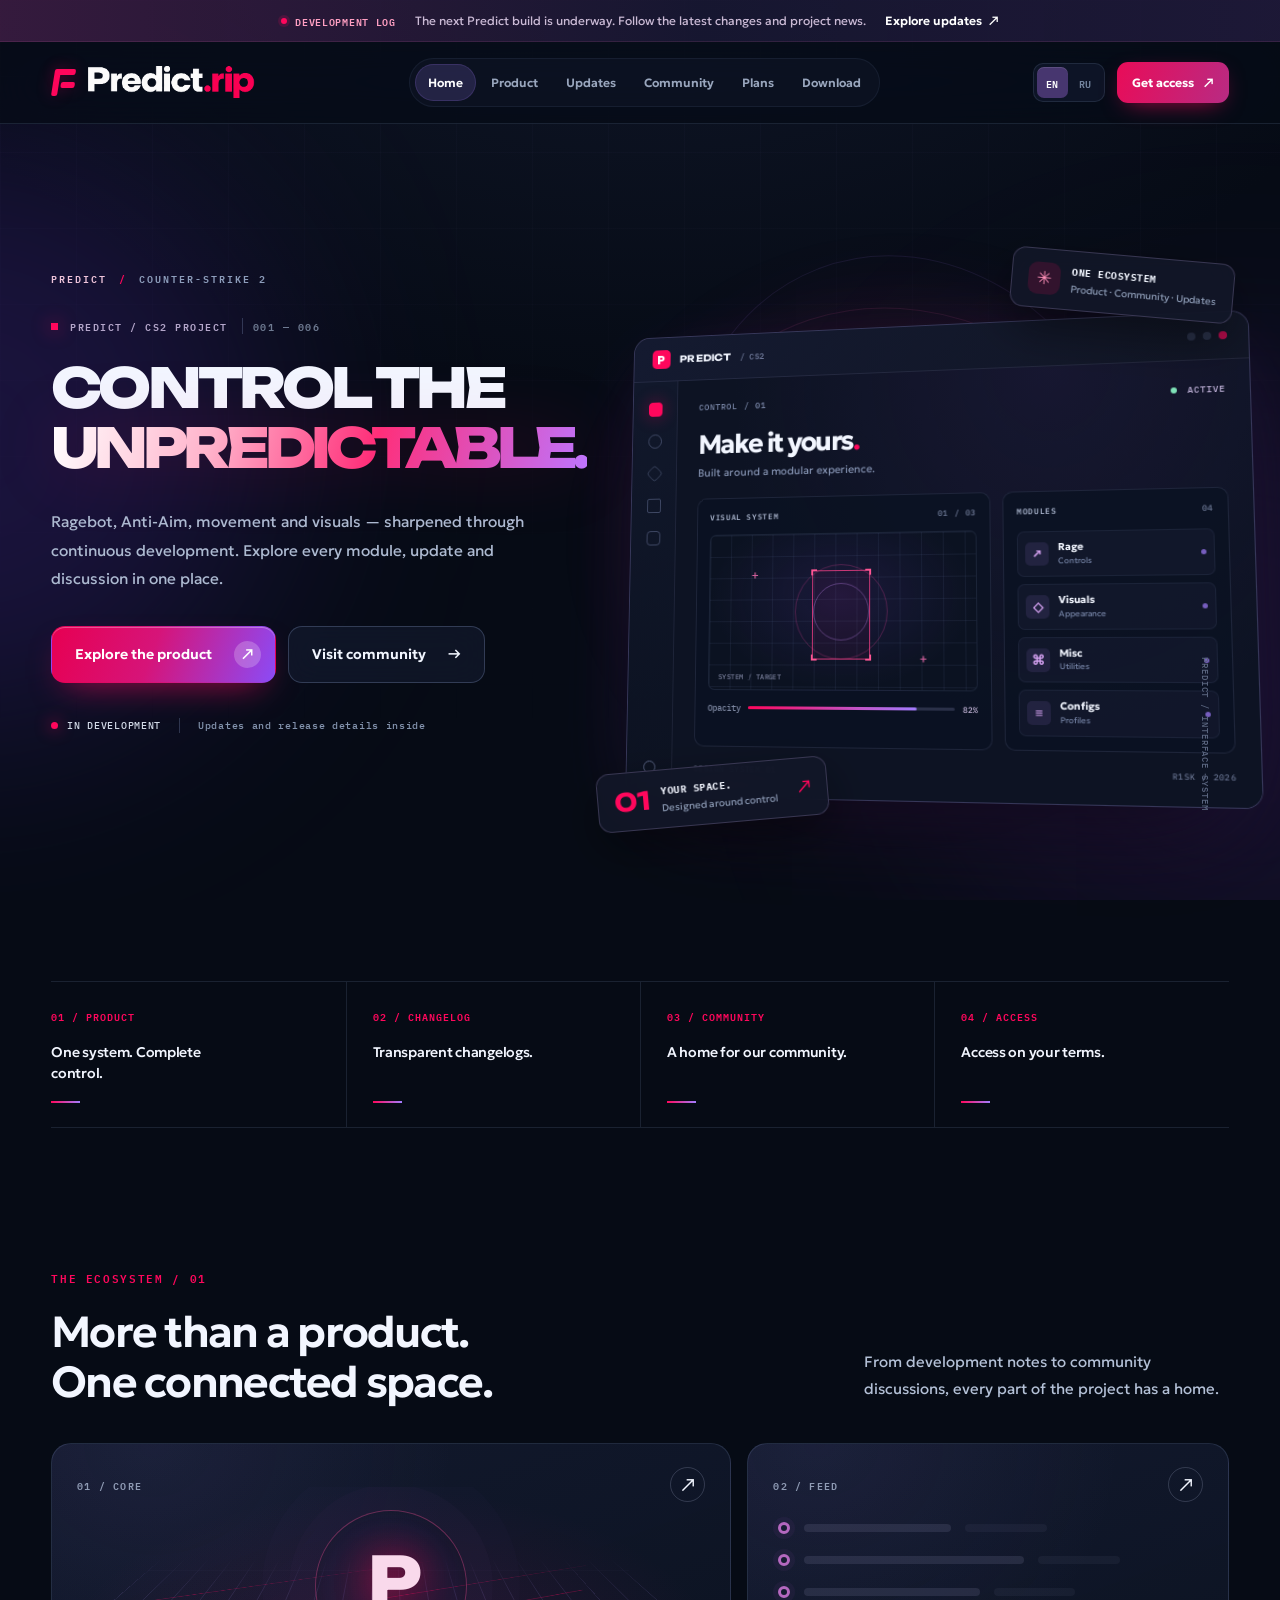
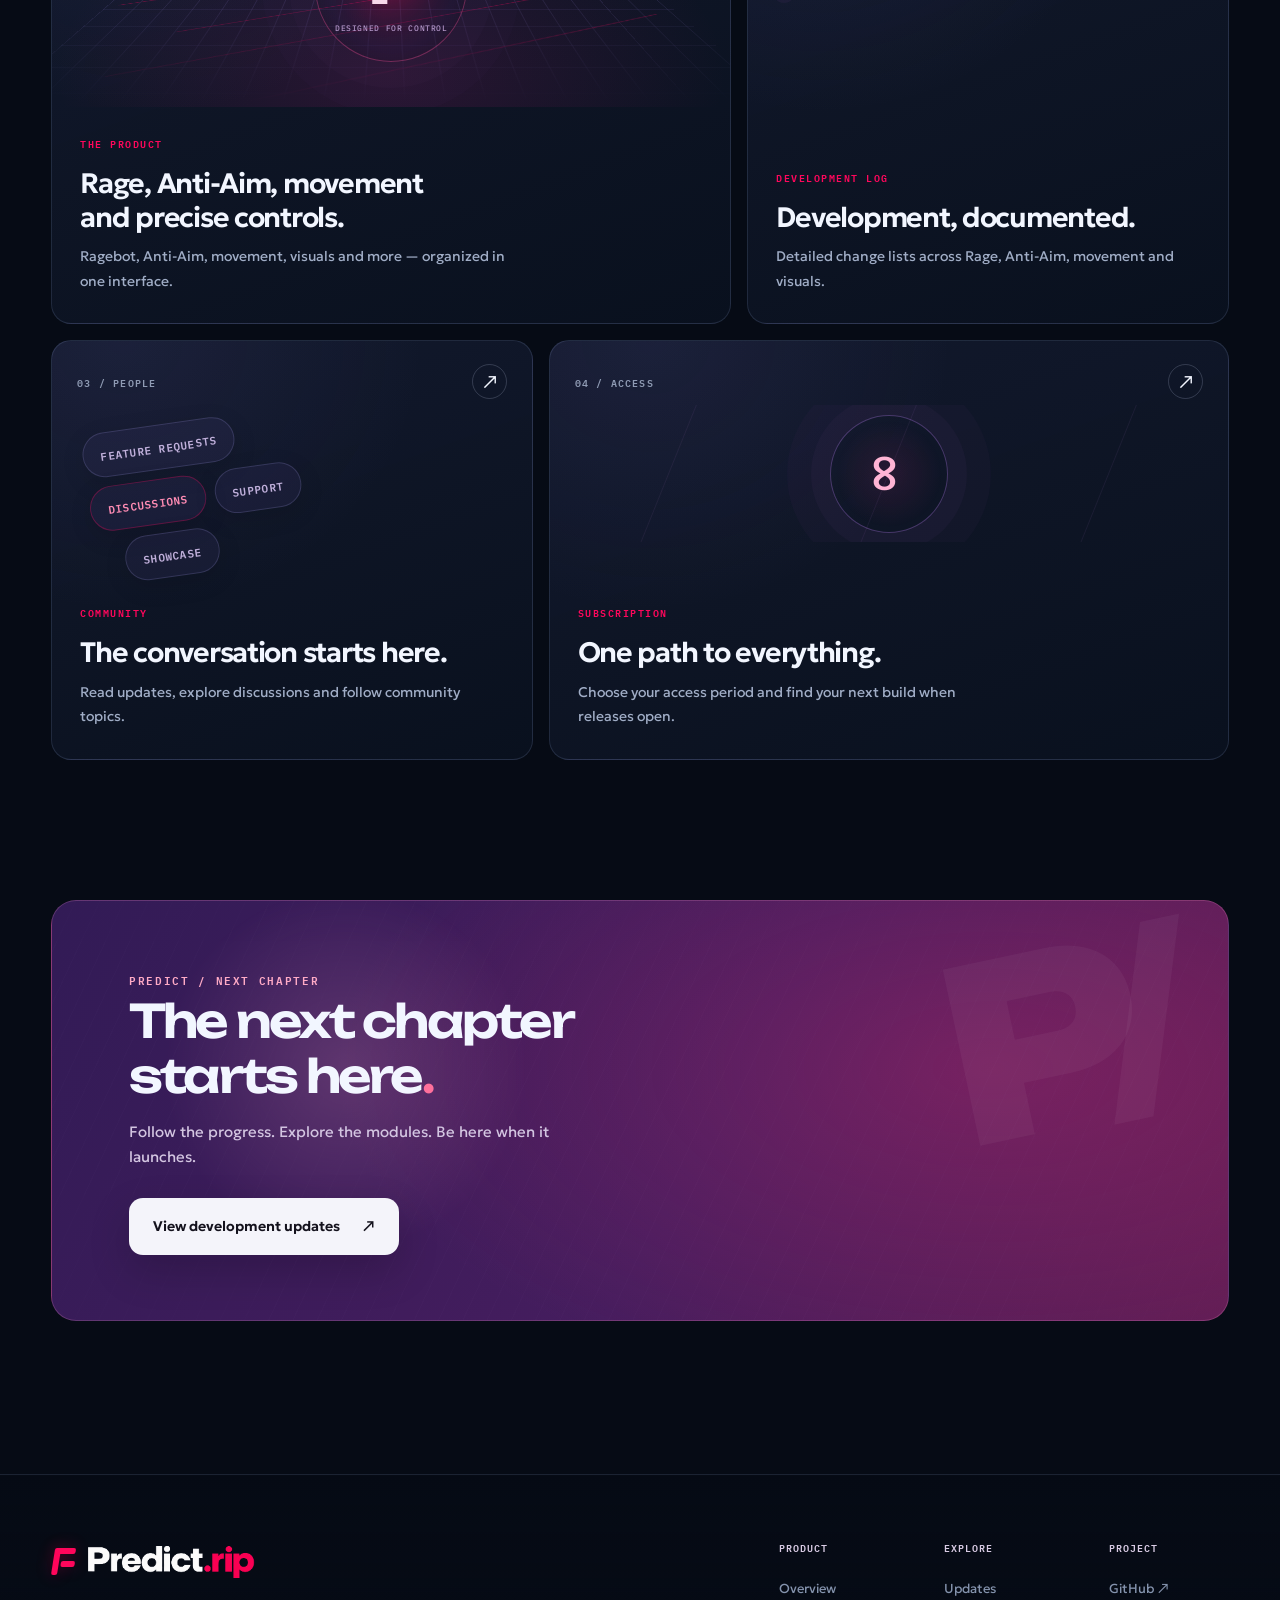
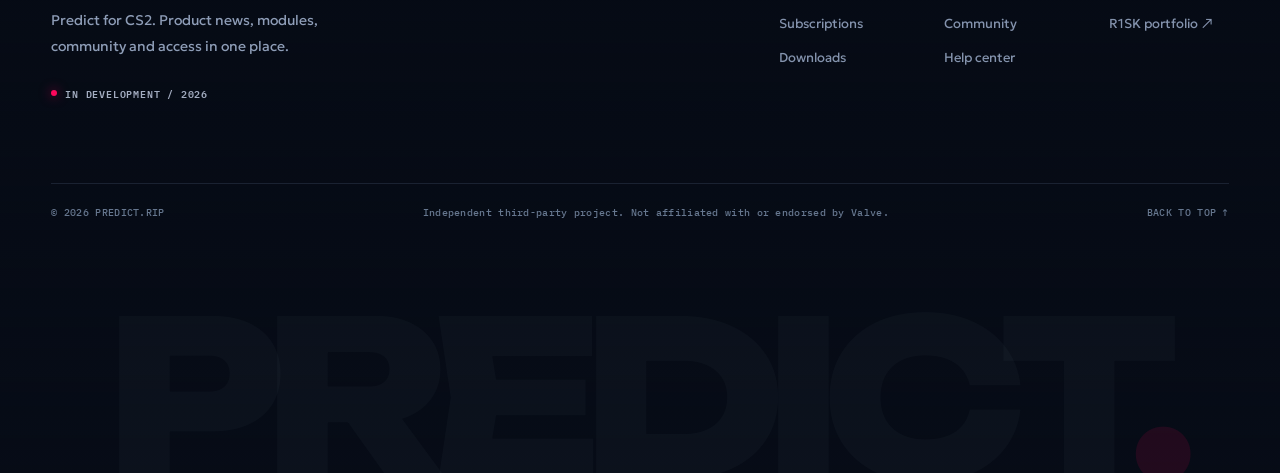
==== commit 8b5bface: "Build Predict.rip product, changelog and community hub" ====
--- a/index.html
+++ b/index.html
@@ -1,88 +1,336 @@
 <!doctype html>
-<html lang="ru">
+<html lang="en">
 <head>
-  <meta charset="utf-8">
-  <meta name="viewport" content="width=device-width, initial-scale=1">
-  <meta name="color-scheme" content="dark light">
-  <meta name="theme-color" content="#111310">
-  <meta name="description" content="Predict.rip — новый взгляд на программное обеспечение и кастомизацию интерфейса для Counter-Strike 2. Возможности, дизайн и интерактивное превью.">
+  <meta charset="UTF-8">
+  <meta name="viewport" content="width=device-width, initial-scale=1, viewport-fit=cover">
+  <meta name="theme-color" content="#060b15">
+  <meta name="color-scheme" content="dark">
+  <meta name="description" content="Predict.rip — the home of the Predict CS2 project. Explore the product, development updates, community and future access.">
   <meta property="og:type" content="website">
-  <meta property="og:title" content="Predict.rip — Not another default.">
-  <meta property="og:description" content="More control. Less noise. Explore the Predict.rip CS2 software concept.">
-  <meta property="og:image" content="https://r1skme.github.io/site.predict.rip/assets/og-cover.svg">
-  <meta name="twitter:card" content="summary_large_image">
-  <title>Predict.rip — Not another default.</title>
-  <link rel="icon" href="./assets/mark.svg" type="image/svg+xml">
+  <meta property="og:title" content="Predict.rip — Control the unpredictable">
+  <meta property="og:description" content="One place for the Predict product, updates, community and future access.">
+    <meta name="robots" content="index, follow">
+  <link rel="icon" href="./favicon.svg" type="image/svg+xml">
   <link rel="preconnect" href="https://fonts.googleapis.com">
   <link rel="preconnect" href="https://fonts.gstatic.com" crossorigin>
-  <link href="https://fonts.googleapis.com/css2?family=Inter:wght@400;500;600;700;800;900&family=IBM+Plex+Mono:wght@400;500;600;700&family=Manrope:wght@400;500;600;700;800&display=swap" rel="stylesheet">
+  <link href="https://fonts.googleapis.com/css2?family=Geologica:wght@300;400;500;600;700;800&family=IBM+Plex+Mono:wght@400;500;600&family=Unbounded:wght@500;600;700;800&display=swap" rel="stylesheet">
   <link rel="stylesheet" href="./styles.css">
-  <script defer src="./main.js"></script>
+  <title>Predict.rip — Control the unpredictable</title>
+  <script src="./app.js" defer></script>
 </head>
 <body>
-  <a href="#main" class="skip-link" data-t="skip">К содержимому</a>
-  <div class="grain" aria-hidden="true"></div>
-  <div class="app" id="top">
-    <div class="utility-bar"><div class="wrap utility-inner"><span><span class="micro-mark">✳</span> INDEPENDENT CS2 PROJECT</span><span class="utility-right"><span class="utility-live"><i></i> PUBLIC DESIGN PREVIEW</span><span>2026 / P·R / 001</span></span></div></div>
-    <header class="main-header">
-      <div class="wrap header-inner">
-        <a href="#top" class="logo" aria-label="Predict.rip — на главную"><img src="./assets/mark.svg" alt="" width="37" height="37"><span>predict<span class="logo-suffix">.rip</span></span></a>
-        <nav class="desktop-nav" aria-label="Основная навигация"><a href="#features"><span>01.</span> <span data-t="navFeatures">ВОЗМОЖНОСТИ</span></a><a href="#interface"><span>02.</span> <span data-t="navInterface">ИНТЕРФЕЙС</span></a><a href="#story"><span>03.</span> <span data-t="navApproach">ПОДХОД</span></a><a href="#faq"><span>04.</span> FAQ</a></nav>
-        <div class="nav-actions"><button class="lang-switch" id="langSwitch" type="button" aria-label="Switch language">RU <span>↔</span> EN</button><a href="#interface" class="nav-cta"><span data-t="navCta">ОТКРЫТЬ ПРЕВЬЮ</span><span class="diag-arrow">↗</span></a><button type="button" class="menu-button" id="menuButton" aria-controls="mobileMenu" aria-expanded="false" aria-label="Открыть меню"><span></span><span></span></button></div>
+  <a class="skip-link" href="#main" data-focus-main data-i18n="skip">Skip to content</a>
+  <div class="site-background" aria-hidden="true"><div class="background-grid"></div><div class="background-orb orb-one"></div><div class="background-orb orb-two"></div></div>
+  <div class="announcement">
+    <div class="shell announcement-inner">
+      <span class="announcement-tag"><span class="pulse"></span><span data-i18n="previewLabel">DEVELOPMENT LOG</span></span>
+      <span data-i18n="announcement">The next Predict build is underway. Follow the latest changes and project news.</span>
+      <a href="#/updates" class="announcement-link"><span data-i18n="exploreUpdates">Explore updates</span><span aria-hidden="true">↗</span></a>
+    </div>
+  </div>
+  <header class="site-header" id="top">
+    <div class="shell header-inner">
+      <a class="brand" href="#/" aria-label="Predict.rip, home">
+        <span class="brand-glyph" aria-hidden="true"><span></span><span></span><span></span></span>
+        <span class="brand-image-viewport"><img src="./predict-logo.png" alt="" aria-hidden="true" decoding="async"></span>
+      </a>
+      <nav class="desktop-nav" aria-label="Main navigation">
+        <a href="#/" data-nav="/" data-i18n="navHome">Home</a>
+        <a href="#/product" data-nav="/product" data-i18n="navProduct">Product</a>
+        <a href="#/updates" data-nav="/updates" data-i18n="navUpdates">Updates</a>
+        <a href="#/community" data-nav="/community" data-i18n="navCommunity">Community</a>
+        <a href="#/pricing" data-nav="/pricing" data-i18n="navPricing">Plans</a>
+        <a href="#/download" data-nav="/download" data-i18n="navDownload">Download</a>
+      </nav>
+      <div class="header-actions">
+        <div class="language-toggle" role="group" aria-label="Language">
+          <button type="button" data-lang="en" aria-pressed="true">EN</button>
+          <button type="button" data-lang="ru" aria-pressed="false">RU</button>
+        </div>
+        <a href="#/download" class="header-action"><span data-i18n="accessHub">Get access</span><span aria-hidden="true">↗</span></a>
+        <button class="mobile-menu-toggle" type="button" aria-label="Open menu" aria-controls="mobile-menu" aria-expanded="false"><span></span><span></span><span></span></button>
       </div>
-      <nav id="mobileMenu" class="mobile-menu" aria-label="Мобильное меню" hidden><a href="#features" data-t="navFeatures">ВОЗМОЖНОСТИ</a><a href="#interface" data-t="navInterface">ИНТЕРФЕЙС</a><a href="#story" data-t="navApproach">ПОДХОД</a><a href="#faq">FAQ</a><a href="#status" data-t="navStatus">СТАТУС ПРОЕКТА ↗</a></nav>
-    </header>
-
-    <main id="main">
-      <section class="hero" id="overview" aria-labelledby="hero-title">
-        <div class="wrap hero-heading"><div class="hero-topline"><span>01 / THE NEXT GENERATION OF CONTROL</span><span>PROJECT: <b>PREDICT/RIP</b> <span class="slash">///</span> COUNTER-STRIKE 2</span></div><h1 id="hero-title" class="hero-mast"><span>PREDICT</span><span class="mast-rip">/RIP</span></h1><div class="hero-under"><span><span class="cross-small">✳</span> <span data-t="tagline">НИЧЕГО ЛИШНЕГО. ВСЁ ПОД ТЕБЯ.</span></span><span class="hero-scroll">SCROLL TO EXPLORE <span aria-hidden="true">↓</span></span></div></div>
-        <div class="hero-stage" id="heroStage">
-          <div class="scene-layer" aria-hidden="true"><img src="./assets/scene.svg" alt="" fetchpriority="high"></div>
-          <div class="stage-screen" aria-hidden="true"></div>
-          <div class="stage-axis stage-axis-x" aria-hidden="true"></div><div class="stage-axis stage-axis-y" aria-hidden="true"></div>
-          <div class="hud-crosshair" aria-hidden="true"><i></i><i></i><i></i><i></i><b></b></div>
-          <div class="hero-stage-top"><span>PR — 0001 / VISUAL CONCEPT</span><span><i class="dot-acid"></i> COUNTER-STRIKE 2</span></div>
-          <div class="hero-stage-inner wrap">
-            <div class="hero-message"><div class="eyebrow"><span class="eyebrow-line"></span> DESIGN PRINCIPLE / 001</div><h2 data-t="heroHeadline">НЕ ИГРАЙ<br>ПО ШАБЛОНУ.</h2><p data-t="heroDesc">Создавай свою конфигурацию, меняй визуальный стиль, настраивай каждый элемент — в одном продуманном пространстве.</p><div class="hero-buttons"><a href="#interface" class="button button-acid"><span data-t="exploreUi">ИССЛЕДОВАТЬ ИНТЕРФЕЙС</span><span aria-hidden="true">↗</span></a><a href="#features" class="button button-ghost"><span data-t="featuresCta">ВОЗМОЖНОСТИ</span><span aria-hidden="true">↘</span></a></div></div>
-            <div class="hero-product" aria-label="Концептуальный вид интерфейса Predict.rip">
-              <div class="product-bar"><div class="product-brand"><span class="p-symbol">P/</span><strong>predict.rip</strong><span class="product-bar-sep"></span><span>CONTROL SUITE</span></div><div class="bar-dots"><i></i><i></i><i></i></div></div>
-              <div class="product-internal"><aside class="product-rail"><span class="rail-active">01 <b>✳</b></span><span>02 <b>◈</b></span><span>03 <b>⟁</b></span><span class="rail-foot">P/R</span></aside><div class="product-data"><div class="data-kicker">AIM / CONFIGURATION <span class="small-acid">●</span></div><div class="data-main"><h3>PRECISION PROFILE</h3><span>01 / 04</span></div><p>Fine tuning. Your rules.</p><div class="data-line"><span>Target selection</span><b>Dynamic <span>⌄</span></b></div><div class="data-line"><span>Multi-point</span><b><i class="mini-toggle"></i></b></div><div class="data-line"><span>Field of view</span><b class="mono">48°</b></div><div class="data-slider"><span></span></div><div class="data-bottom"><span><i class="dot-acid"></i> CUSTOM PROFILE</span><b>PREVIEW MODE</b></div></div></div>
+    </div>
+    <nav class="mobile-nav" id="mobile-menu" aria-label="Mobile navigation" hidden>
+      <a href="#/" data-nav="/" data-i18n="navHomeMobile">Home</a>
+      <a href="#/product" data-nav="/product" data-i18n="navProductMobile">Product</a>
+      <a href="#/updates" data-nav="/updates" data-i18n="navUpdatesMobile">Updates</a>
+      <a href="#/community" data-nav="/community" data-i18n="navCommunityMobile">Community</a>
+      <a href="#/pricing" data-nav="/pricing" data-i18n="navPricingMobile">Plans</a>
+      <a href="#/download" data-nav="/download" data-i18n="navDownloadMobile">Download</a>
+      <a href="#/support" data-nav="/support" data-i18n="navSupportMobile">Help center</a>
+    </nav>
+  </header>
+
+  <main id="main" tabindex="-1">
+    <!-- HOME -->
+    <div class="page page-home" data-page="/" id="page-home">
+      <section class="hero shell">
+        <div class="hero-copy"><div class="hero-product-name"><span>PREDICT</span><span class="name-slash">/</span><span>COUNTER-STRIKE 2</span></div>
+          <div class="overline"><span class="overline-square"></span><span data-i18n="heroEyebrow">PREDICT / CS2 PROJECT</span><span class="overline-counter">001 — 006</span></div>
+          <h1><span data-i18n="heroLine1">CONTROL THE</span><span class="hero-gradient" data-i18n="heroLine2">UNPREDICTABLE.</span></h1>
+          <p class="hero-intro" data-i18n="heroIntro">Ragebot, Anti-Aim, movement and visuals — sharpened through continuous development. Explore every module, update and discussion in one place.</p>
+          <div class="hero-buttons">
+            <a class="button button-primary" href="#/product"><span data-i18n="exploreProduct">Explore the product</span><span class="button-arrow" aria-hidden="true">↗</span></a>
+            <a class="button button-secondary" href="#/community"><span data-i18n="visitCommunity">Visit community</span><span aria-hidden="true">→</span></a>
+          </div>
+          <div class="hero-meta"><span class="meta-signal"><span class="status-dot"></span><span data-i18n="inDevelopment">IN DEVELOPMENT</span></span><span class="meta-divider"></span><span data-i18n="publicReleasePending">Updates and release details inside</span></div>
+        </div>
+        <div class="hero-art" aria-label="Predict interface artwork" role="img">
+          <div class="hero-art-glow"></div>
+          <div class="art-orbit orbit-a"></div><div class="art-orbit orbit-b"></div>
+          <div class="interface-window">
+            <div class="interface-titlebar"><div class="interface-logo"><span class="tiny-glyph">P</span><strong>PREDICT</strong><span class="interface-version">/ CS2</span></div><div class="window-controls"><span></span><span></span><span></span></div></div>
+            <div class="interface-content">
+              <div class="interface-sidebar"><span class="sidebar-square active"></span><span class="sidebar-square"></span><span class="sidebar-square"></span><span class="sidebar-square"></span><span class="sidebar-square"></span><div class="sidebar-bottom"></div></div>
+              <div class="interface-body">
+                <div class="interface-head"><span>CONTROL / 01</span><span class="interface-status"><i></i> ACTIVE</span></div>
+                <div class="interface-heading">Make it yours<span>.</span></div>
+                <div class="interface-sub">Built around a modular experience.</div>
+                <div class="interface-panels">
+                  <div class="interface-primary">
+                    <div class="panel-small-title"><span>VISUAL SYSTEM</span><span>01 / 03</span></div>
+                    <div class="visual-scan">
+                      <div class="scan-grid"></div>
+                      <span class="scan-cross cross-one">+</span><span class="scan-cross cross-two">+</span>
+                      <div class="scan-circle circle-one"></div><div class="scan-circle circle-two"></div>
+                      <div class="scan-target"><span></span><span></span><span></span><span></span></div>
+                      <div class="scan-caption">SYSTEM / TARGET</div>
+                    </div>
+                    <div class="visual-line"><span>Opacity</span><div><b></b></div><small>82%</small></div>
+                  </div>
+                  <div class="interface-secondary">
+                    <div class="panel-small-title"><span>MODULES</span><span>04</span></div>
+                    <div class="module-preview"><span class="module-symbol">↗</span><span><strong>Rage</strong><small>Controls</small></span><i></i></div>
+                    <div class="module-preview"><span class="module-symbol">◇</span><span><strong>Visuals</strong><small>Appearance</small></span><i></i></div>
+                    <div class="module-preview"><span class="module-symbol">⌘</span><span><strong>Misc</strong><small>Utilities</small></span><i></i></div>
+                    <div class="module-preview"><span class="module-symbol">≡</span><span><strong>Configs</strong><small>Profiles</small></span><i></i></div>
+                  </div>
+                </div>
+                <div class="interface-footer"><span>DESIGN SYSTEM 01</span><span>R1SK / 2026</span></div>
+              </div>
             </div>
           </div>
-          <div class="stage-bottom"><span>/// PREDICT YOUR NEXT MOVE</span><span class="stage-b-disclaimer" data-t="conceptLabel">ВИЗУАЛЬНАЯ КОНЦЕПЦИЯ / НЕ КАДР ИЗ ИГРЫ</span><span class="stage-frame">[ FRAME 001 ]</span></div>
-        </div>
-        <div class="hero-bottom wrap"><span data-t="heroBottomLeft">СОЗДАНО ДЛЯ ТЕХ, КОМУ НЕ ВСЁ РАВНО.</span><span>001—004 / EXPLORE THE SYSTEM</span><a href="#features" aria-label="К возможностям">↓</a></div>
-      </section>
-
-      <div class="ticker" aria-hidden="true"><div class="ticker-track"><span>PRECISION <b>✳</b> CONTROL <b>✳</b> VISUALS <b>✳</b> SKIN STUDIO <b>✳</b> MOVEMENT <b>✳</b> PRECISION <b>✳</b> CONTROL <b>✳</b> VISUALS <b>✳</b> SKIN STUDIO <b>✳</b> MOVEMENT <b>✳</b>&nbsp;</span><span>PRECISION <b>✳</b> CONTROL <b>✳</b> VISUALS <b>✳</b> SKIN STUDIO <b>✳</b> MOVEMENT <b>✳</b> PRECISION <b>✳</b> CONTROL <b>✳</b> VISUALS <b>✳</b> SKIN STUDIO <b>✳</b> MOVEMENT <b>✳</b>&nbsp;</span></div></div>
-
-      <section class="feature-section light-section" id="features">
-        <div class="wrap"><div class="section-lead"><div class="section-index"><i class="four-point"></i> SECTION / 01 — 04</div><div class="lead-main"><h2 data-t="featuresHeading">ВСЁ В ДЕТАЛЯХ<span class="period-acid">.</span></h2><p data-t="featuresIntro">Не сотня одинаковых карточек с обещаниями. Четыре направления, которые определяют характер Predict.</p></div></div>
-          <div class="feature-story story-aim reveal"><div class="story-caption"><span>01 — CONTROL</span><span class="story-arrow">↗</span></div><div class="story-info"><h3>AIM<span class="outline-dot">.</span></h3><div class="story-copy"><p data-t="aimDesc">Точные настройки, понятная логика и быстрый доступ к параметрам. Пространство, в котором ничто не отвлекает от главного.</p><div class="story-tags"><span>FOV</span><span>MULTIPOINT</span><span>PROFILES</span></div></div></div><div class="story-art art-aim" aria-label="Демонстрационная схема прицела"><div class="aim-grid"></div><div class="aim-ring ring-one"></div><div class="aim-ring ring-two"></div><div class="aim-ring ring-three"></div><div class="aim-target"><span></span><span></span><span></span><span></span></div><div class="aim-count">FOV / 48°<br>HITCHANCE / —</div><div class="aim-axis-label">PRECISE BY DESIGN. / 001</div></div></div>
-          <div class="feature-story story-visuals reveal"><div class="story-caption"><span>02 — VISUAL LANGUAGE</span><span class="story-arrow">↗</span></div><div class="story-info"><h3>VISUAL<span class="outline-dot">.</span></h3><div class="story-copy"><p data-t="visualDesc">Система отображения, которую можно подстроить под себя. Разные элементы, цвета и информационные слои — без визуального хаоса.</p><div class="story-tags"><span>ESP UI</span><span>CHAMS</span><span>HUD</span></div></div></div><div class="story-art art-visuals" aria-label="Визуализация интерфейсных элементов"><div class="visual-grid"></div><img src="./assets/operator.svg" alt="" loading="lazy"><div class="visual-target"><i></i><i></i><i></i><i></i></div><div class="visual-bar"><span>PLAYER_01</span><span>100 HP</span></div><div class="visual-side">VISUAL LAYER / ACTIVE</div><div class="visual-small">+ 12m &nbsp; / &nbsp; 100</div></div></div>
-          <div class="feature-story story-skin reveal"><div class="story-caption"><span>03 — PERSONALIZATION</span><span class="story-arrow">↗</span></div><div class="story-info"><h3>SKIN STUDIO<span class="outline-dot">.</span></h3><div class="story-copy"><p data-t="skinDesc">Облик предметов и деталей интерфейса — это тоже часть твоего стиля. Один язык дизайна от меню до предпросмотра.</p><div class="story-tags"><span>STUDIO</span><span>PREVIEW</span><span>COLOR</span></div></div></div><div class="story-art art-skin" aria-label="Иллюстрация ножа и цветовых схем"><div class="skin-dial"></div><svg class="knife-svg" viewBox="0 0 680 260" fill="none" aria-hidden="true"><defs><linearGradient id="knifeBlade" x1="260" y1="78" x2="566" y2="146" gradientUnits="userSpaceOnUse"><stop stop-color="#94a57e"/><stop offset=".48" stop-color="#dbe5c8"/><stop offset="1" stop-color="#ffffff"/></linearGradient></defs><path d="m55 171 182-33 33-38 233-32 135-35-87 106-255 65-51-18-184 24z" fill="url(#knifeBlade)" stroke="#202621" stroke-width="6"/><path d="m266 112 237-42 124-31-80 88-246 60" stroke="#788a73" stroke-width="5"/><path d="m56 173 186-31 17 44-198 27z" fill="#2c362c" stroke="#151a16" stroke-width="6"/><path d="m105 167 8 33m31-38 8 30m31-37 8 29m35-40 8 35" stroke="#a2b29b" stroke-width="8"/><path d="m236 135 23-37 20 7-15 86-22-9" fill="#1b241c" stroke="#667962" stroke-width="5"/></svg><div class="skin-swatches"><span class="swatch s1"></span><span class="swatch s2"></span><span class="swatch s3"></span><span class="swatch s4"></span><span>COLORWAY 001 / CONCEPT</span></div></div></div>
-          <div class="feature-story story-movement reveal"><div class="story-caption"><span>04 — MOVEMENT</span><span class="story-arrow">↗</span></div><div class="story-info"><h3>MOVE<span class="outline-dot">.</span></h3><div class="story-copy"><p data-t="moveDesc">Отдельное место для движения и дополнительных инструментов. Настраивай сложное в интерфейсе, который остаётся простым.</p><div class="story-tags"><span>BINDS</span><span>MOVEMENT</span><span>TOOLS</span></div></div></div><div class="story-art art-movement" aria-label="График движения"><div class="movement-lines"></div><svg viewBox="0 0 620 275" preserveAspectRatio="none" aria-hidden="true"><polyline points="0,220 75,218 114,200 151,202 198,140 237,159 286,78 326,122 362,53 412,120 444,98 494,154 535,105 620,20" fill="none" stroke="#d9ff68" stroke-width="4" stroke-linejoin="round"/><path d="M0 220 75 218 114 200 151 202 198 140 237 159 286 78 326 122 362 53 412 120 444 98 494 154 535 105 620 20V275H0Z" fill="#d9ff68" fill-opacity=".09"/></svg><div class="move-coord">X.002 / Y.009 / Z.015</div><div class="move-label">MOVEMENT / INPUT HISTORY</div></div></div>
-        </div>
-      </section>
-
-      <section class="demo-section" id="interface"><div class="wrap"><div class="section-index index-on-dark"><i class="four-point"></i> SECTION / 02 — PRODUCT VIEW</div><div class="demo-lead"><h2 data-t="demoHeading">НАСТРОЙ ПОД СЕБЯ.<br><em>НЕ НАОБОРОТ.</em></h2><div><p data-t="demoDesc">Не просто картинка интерфейса. Переключай вкладки, меняй значения и смотри, как работает концепция панели управления.</p><div class="interactive-pill"><span class="pill-dot"></span> INTERACTIVE UI CONCEPT</div></div></div>
-          <div class="demo-frame reveal" id="demoFrame" data-mode="aim"><div class="demo-titlebar"><div><span class="demo-mark">P/</span><b>predict.rip</b><span class="demo-divider"></span><span class="demo-subtitle">CONTROL CENTER <span class="version-badge">CONCEPT BUILD 01</span></span></div><div class="demo-actions"><span>CS2 / 2026</span><i></i><i></i><i></i></div></div>
-            <div class="demo-layout"><aside class="demo-side"><div class="demo-side-heading">WORKSPACE<span>04</span></div><div class="demo-nav" role="tablist" aria-label="Категории интерфейса"><button class="demo-nav-item active" type="button" data-mode="aim" id="mode-aim" aria-selected="true" aria-controls="demoPanel" role="tab"><span class="demo-nav-icon">✳</span><span>AIM</span><b>01</b></button><button class="demo-nav-item" type="button" data-mode="visuals" id="mode-visuals" aria-selected="false" tabindex="-1" aria-controls="demoPanel" role="tab"><span class="demo-nav-icon">◈</span><span>VISUALS</span><b>02</b></button><button class="demo-nav-item" type="button" data-mode="skins" id="mode-skins" aria-selected="false" tabindex="-1" aria-controls="demoPanel" role="tab"><span class="demo-nav-icon">◇</span><span>SKINS</span><b>03</b></button><button class="demo-nav-item" type="button" data-mode="movement" id="mode-movement" aria-selected="false" tabindex="-1" aria-controls="demoPanel" role="tab"><span class="demo-nav-icon">⌁</span><span>MOVEMENT</span><b>04</b></button></div><div class="demo-side-bottom"><div class="avatar">R/</div><div><b>YOUR WORKSPACE</b><span>LOCAL PREVIEW</span></div><span class="gear">⚙</span></div></aside>
-              <section class="demo-settings" id="demoPanel" role="tabpanel" aria-labelledby="mode-aim"><div class="settings-meta"><span id="demoPath">AIM / GENERAL</span><span>001 / P.RIP</span></div><h3 id="demoTitle">Aim configuration</h3><p id="demoDescription">Fine-tune the experience.</p><div class="settings-rows"><div class="settings-field"><div><span id="toggleTitle1">Aim assistant</span><small id="toggleInfo1">Primary control</small></div><button class="ui-toggle is-on" id="toggle1" type="button" role="switch" aria-checked="true" aria-label="Aim assistant"><span></span></button></div><div class="settings-field"><div><span id="toggleTitle2">Multi-point</span><small id="toggleInfo2">Extended targeting points</small></div><button class="ui-toggle is-on" id="toggle2" type="button" role="switch" aria-checked="true" aria-label="Multi-point"><span></span></button></div><div class="settings-field"><div><span id="toggleTitle3">Adaptive mode</span><small id="toggleInfo3">Dynamic configuration</small></div><button class="ui-toggle" id="toggle3" type="button" role="switch" aria-checked="false" aria-label="Adaptive mode"><span></span></button></div><div class="range-header"><label for="settingRange" id="rangeTitle">Field of view</label><strong id="rangeValue">48°</strong></div><input type="range" id="settingRange" min="1" max="100" value="48" aria-label="Field of view"><div class="range-markers"><span>MIN</span><span>MAX</span></div></div><div class="preset-bottom"><div class="preset-label">ACTIVE PRESET</div><div class="preset-list" role="group" aria-label="Пресеты"><button class="preset active" type="button" data-preset="1">01 / BASE</button><button class="preset" type="button" data-preset="2">02 / FOCUS</button><button class="preset" type="button" data-preset="3">03 / CUSTOM</button></div></div></section>
-              <aside class="demo-preview"><div class="preview-top"><span><span class="pill-dot"></span> LIVE PREVIEW</span><span>VIEWPORT 01 / 01</span></div><div class="preview-canvas" id="previewCanvas"><div class="preview-wire"></div><div class="preview-axis horiz"></div><div class="preview-axis vert"></div><img src="./assets/operator.svg" alt="" loading="lazy"><div class="preview-box" id="previewBox"><i></i><i></i><i></i><i></i></div><div class="preview-ring" id="previewRing"></div><div class="preview-cross"><i></i><i></i></div><div class="preview-label">TARGET // 001 <b>100 HP</b></div><div class="preview-coordinate">X: 04.8<br>Y: 12.6<br>Z: 00.1</div><div class="preview-overlay-text" id="previewModeText">PRECISION / MODE 01</div></div><div class="preview-foot"><span>PROFILE STATUS</span><span><i class="pill-dot"></i> UPDATED IN REAL TIME</span></div></aside></div>
-            <div class="demo-statusbar"><span>✳&nbsp; PREDICT.RIP &nbsp; / &nbsp; INTERFACE PREVIEW</span><span>NO GAME CONNECTION &nbsp; · &nbsp; DESIGN CONCEPT</span></div>
-          </div>
-          <p class="concept-hint"><span>↳</span><span data-t="demoNote">Это интерактивный концепт интерфейса, а не подключённый к игре клиент. Настройки на странице демонстрационные.</span></p>
+          <div class="art-float float-top"><span class="float-icon">✳</span><span><strong>ONE ECOSYSTEM</strong><small>Product · Community · Updates</small></span></div>
+          <div class="art-float float-bottom"><span class="float-index">01</span><span><strong>YOUR SPACE.</strong><small>Designed around control</small></span><span class="float-arrow">↗</span></div>
+          <div class="hero-art-footnote">PREDICT / INTERFACE SYSTEM</div>
+        </div>
+      </section>
+
+      <section class="shell home-index section-gap" aria-label="Explore Predict">
+        <div class="index-cell"><span>01 / PRODUCT</span><strong data-i18n="indexProduct">One system. Complete control.</strong><span class="index-line"></span></div>
+        <div class="index-cell"><span>02 / CHANGELOG</span><strong data-i18n="indexUpdates">Transparent changelogs.</strong><span class="index-line"></span></div>
+        <div class="index-cell"><span>03 / COMMUNITY</span><strong data-i18n="indexCommunity">A home for our community.</strong><span class="index-line"></span></div>
+        <div class="index-cell"><span>04 / ACCESS</span><strong data-i18n="indexAccess">Access on your terms.</strong><span class="index-line"></span></div>
+      </section>
+
+      <section class="shell section-gap" aria-labelledby="ecosystem-title">
+        <div class="section-heading" data-reveal><div><p class="section-kicker" data-i18n="ecosystemEyebrow">THE ECOSYSTEM / 01</p><h2 id="ecosystem-title" data-i18n="ecosystemTitle">More than a product.<br>One connected space.</h2></div><p data-i18n="ecosystemIntro">From development notes to community discussions, every part of the project has a home.</p></div>
+        <div class="ecosystem-grid">
+          <a href="#/product" class="spotlight-card ecosystem-card card-product" data-reveal><div class="card-top"><span class="card-index">01 / CORE</span><span class="circle-arrow" aria-hidden="true">↗</span></div><div class="card-visual visual-product" aria-hidden="true"><div class="product-lines"><i></i><i></i><i></i><i></i></div><div class="product-focus"><b>P</b><span>DESIGNED FOR CONTROL</span></div></div><div class="card-content"><span class="card-label" data-i18n="productLabel">THE PRODUCT</span><h3 data-i18n="productCardTitle">Rage, Anti-Aim, movement<br>and precise controls.</h3><p data-i18n="productCardBody">Ragebot, Anti-Aim, movement, visuals and more — organized in one interface.</p></div></a>
+          <a href="#/updates" class="spotlight-card ecosystem-card card-updates" data-reveal><div class="card-top"><span class="card-index">02 / FEED</span><span class="circle-arrow" aria-hidden="true">↗</span></div><div class="mini-timeline" aria-hidden="true"><div><span class="mini-dot"></span><b></b><i></i></div><div><span class="mini-dot"></span><b></b><i></i></div><div><span class="mini-dot"></span><b></b><i></i></div></div><div class="card-content"><span class="card-label" data-i18n="updatesLabel">DEVELOPMENT LOG</span><h3 data-i18n="updatesCardTitle">Development, documented.</h3><p data-i18n="updatesCardBody">Detailed change lists across Rage, Anti-Aim, movement and visuals.</p></div></a>
+          <a href="#/community" class="spotlight-card ecosystem-card card-community" data-reveal><div class="card-top"><span class="card-index">03 / PEOPLE</span><span class="circle-arrow" aria-hidden="true">↗</span></div><div class="community-art" aria-hidden="true"><span>FEATURE REQUESTS</span><span>DISCUSSIONS</span><span>SUPPORT</span><span>SHOWCASE</span></div><div class="card-content"><span class="card-label" data-i18n="communityLabel">COMMUNITY</span><h3 data-i18n="communityCardTitle">The conversation starts here.</h3><p data-i18n="communityCardBody">Read updates, explore discussions and follow community topics.</p></div></a>
+          <a href="#/pricing" class="spotlight-card ecosystem-card card-access" data-reveal><div class="card-top"><span class="card-index">04 / ACCESS</span><span class="circle-arrow" aria-hidden="true">↗</span></div><div class="access-art" aria-hidden="true"><div class="access-ring"><span>∞</span></div><div class="access-lines"><i></i><i></i><i></i></div></div><div class="card-content"><span class="card-label" data-i18n="accessLabel">SUBSCRIPTION</span><h3 data-i18n="accessCardTitle">One path to everything.</h3><p data-i18n="accessCardBody">Choose your access period and find your next build when releases open.</p></div></a>
+        </div>
+      </section>
+      <section class="shell section-gap home-closer" data-reveal><div class="closer-noise"></div><span class="section-kicker" data-i18n="closerEyebrow">PREDICT / NEXT CHAPTER</span><h2 data-i18n="closerTitle">The next chapter<br>starts here<span>.</span></h2><p data-i18n="closerBody">Follow the progress. Explore the modules. Be here when it launches.</p><a class="button button-light" href="#/updates"><span data-i18n="viewRoadmap">View development updates</span><span aria-hidden="true">↗</span></a><span class="closer-watermark">P/</span></section>
+    </div>
+
+    <!-- PRODUCT -->
+    <div class="page" data-page="/product" id="page-product" hidden>
+      <section class="shell page-intro"><div class="breadcrumb"><a href="#/" data-i18n="breadcrumbHome">HOME</a><span>/</span><span data-i18n="breadcrumbProduct">PRODUCT</span></div><div class="page-heading-wide"><div><span class="section-kicker" data-i18n="productEyebrow">01 / PRODUCT OVERVIEW</span><h1 data-i18n="productPageTitle">Built for the<br><em>details.</em></h1></div><p data-i18n="productPageBody">An interconnected toolset with clear controls for demanding CS2 workflows. Explore the modules, improvements and ideas shaping the next Predict release.</p></div></section>
+      <section class="shell product-showcase section-gap">
+        <div class="product-showcase-main">
+          <div class="showcase-toolbar"><div><span class="showcase-light"></span> PREDICT / CONTROL PANEL</div><span>01 — 03</span></div>
+          <div class="showcase-inner">
+            <div class="showcase-vertical">PROJECT / 2026</div>
+            <div class="showcase-surface"><div class="showcase-reticle"><i></i><i></i><i></i><i></i><span>+</span></div><div class="showcase-text"><small>PRECISION IN EVERY LAYER</small><strong>P<span>R</span>EDICT.</strong><span>MODULAR / CONFIGURABLE / FOCUSED</span></div></div>
+          </div>
+          <div class="showcase-bottom"><span data-i18n="conceptOnly">PREDICT / DESIGN LANGUAGE</span><span>© PREDICT</span></div>
+        </div>
+        <div class="product-showcase-side"><span class="section-kicker" data-i18n="productPrinciples">DESIGN PRINCIPLES</span><h2 data-i18n="productShowcaseTitle">Clarity is a feature.</h2><p data-i18n="productShowcaseBody">Clear hierarchy, deliberate controls and consistent feedback make complex workflows easier to navigate.</p>
+          <div class="principle"><span>01</span><div><strong data-i18n="principle1Title">Purposeful structure</strong><p data-i18n="principle1Body">Related controls live together, so you spend less time searching.</p></div></div>
+          <div class="principle"><span>02</span><div><strong data-i18n="principle2Title">Thoughtful feedback</strong><p data-i18n="principle2Body">Every interaction should be understandable and predictable.</p></div></div>
+          <div class="principle"><span>03</span><div><strong data-i18n="principle3Title">Room to customize</strong><p data-i18n="principle3Body">A visual language designed to adapt to different preferences.</p></div></div>
+        </div>
+      </section>
+      <section class="shell section-gap"><div class="section-heading"><div><p class="section-kicker" data-i18n="moduleEyebrow">AREAS OF DEVELOPMENT</p><h2 data-i18n="moduleTitle">A place for every module.</h2></div><p data-i18n="moduleBody">Ragebot, Anti-Aim, movement helpers, visual controls and core utilities continue to evolve together.</p></div>
+        <div class="module-grid">
+          <article class="module-card"><span class="module-num">01 /</span><span class="module-art module-art-a">↗</span><h3>Ragebot</h3><p data-i18n="moduleRage">Target selection, multipoint, hitchance and shot verification, tuned for consistency.</p><span class="module-foot" data-i18n="developmentArea">CORE SYSTEM</span></article>
+          <article class="module-card"><span class="module-num">02 /</span><span class="module-art module-art-b">◇</span><h3>Anti-Aim</h3><p data-i18n="moduleAntiAim">Manual directions, jitter behavior and movement-aware AA logic.</p><span class="module-foot" data-i18n="developmentAreaAA">CORE SYSTEM</span></article>
+          <article class="module-card"><span class="module-num">03 /</span><span class="module-art module-art-c">⌁</span><h3>Movement</h3><p data-i18n="moduleMovement">Subtick strafer, bhop, jumpbug and advanced movement helpers.</p><span class="module-foot" data-i18n="developmentAreaMovement">CORE SYSTEM</span></article>
+          <article class="module-card"><span class="module-num">04 /</span><span class="module-art module-art-d">◈</span><h3>Visuals</h3><p data-i18n="moduleVisuals">Configurable HUD, visual feedback, weather and interface controls.</p><span class="module-foot" data-i18n="developmentArea2">CORE SYSTEM</span></article>
+          <article class="module-card"><span class="module-num">05 /</span><span class="module-art module-art-e">⌘</span><h3>Misc</h3><p data-i18n="moduleMisc">Useful tools, diagnostics and compatibility improvements.</p><span class="module-foot" data-i18n="developmentArea3">CORE SYSTEM</span></article>
+          <article class="module-card"><span class="module-num">06 /</span><span class="module-art module-art-f">≡</span><h3>Configs</h3><p data-i18n="moduleConfigs">Save states, persistent preferences and organized control profiles.</p><span class="module-foot" data-i18n="developmentArea4">CORE SYSTEM</span></article>
+        </div>
+      </section>
+      <section class="shell section-gap status-banner"><div><span class="section-kicker" data-i18n="productStatusEyebrow">CURRENT STATUS</span><h2 data-i18n="productStatusTitle">Development in progress.</h2><p data-i18n="productStatusBody">The next build focuses on stability, polish and performance across core systems.</p></div><a class="button button-secondary" href="#/updates"><span data-i18n="followUpdates">Follow updates</span><span aria-hidden="true">→</span></a></section>
+    </div>
+
+    <!-- UPDATES -->
+    <div class="page" data-page="/updates" id="page-updates" hidden>
+      <section class="shell page-intro">
+        <div class="breadcrumb"><a href="#/" data-i18n="breadcrumbHomeUpdates">HOME</a><span>/</span><span data-i18n="breadcrumbUpdates">UPDATES</span></div>
+        <div class="page-heading-wide"><div><span class="section-kicker" data-i18n="updatesEyebrow">02 / DEVELOPMENT LOG</span><h1 data-i18n="updatesTitle">What's<br><em>next.</em></h1></div><p data-i18n="updatesIntro">A transparent look at the next Predict build: improvements across core systems, stability work and the roadmap ahead.</p></div>
+      </section>
+      <section class="shell section-gap updates-layout">
+        <article class="release-feature">
+          <div class="release-feature-copy"><span class="release-kicker"><i></i><span data-i18n="upcomingRelease">UPCOMING UPDATE</span><span class="release-divider">/</span> CS2</span><h2 data-i18n="releaseFeatureTitle">Core systems.<br>Rebuilt for consistency.</h2><p data-i18n="releaseFeatureBody">The next major build brings deeper work on Rage, Anti-Aim, movement, visuals and utilities, with a focus on responsiveness, stability and cleaner behavior.</p><a href="#/updates" data-scroll="release-changelog" class="button button-secondary"><span data-i18n="readChangelog">Read the changelog</span><span aria-hidden="true">↓</span></a></div>
+          <div class="release-feature-stats"><div class="release-stat-big"><strong>45<span>.</span></strong><span data-i18n="releaseChanges">CHANGE ENTRIES</span></div><div class="release-mini-stats"><div><b>05</b><span data-i18n="releaseSystems">CORE AREAS</span></div><div><b>01</b><span data-i18n="releaseRoadmap">ROADMAP</span></div></div><span class="release-stat-bottom">PREDICT / CHANGELOG</span></div>
+        </article>
+        <div class="change-intro" id="release-changelog"><div><span class="section-kicker" data-i18n="detailedChangelog">DETAILED CHANGELOG</span><h2 data-i18n="changelogHeading">What's improved.</h2></div><p data-i18n="changelogHint">Explore each area to see the fixes, refinements and new groundwork included in the upcoming update.</p></div>
+        <div class="change-groups">
+          <details class="change-group" open><summary><div><span class="change-num">01 /</span><span class="change-glyph">↗</span><span class="change-group-heading"><strong>Rage</strong><small data-i18n="rageSubtitle">Targeting · Accuracy · Stability</small></span></div><span class="change-right"><span>16 CHANGES</span><span class="change-plus">+</span></span></summary><ul>
+            <li>Improved target selection and candidate ranking.</li>
+            <li>Improved multipoint generation and point refinement.</li>
+            <li>Improved hitchance evaluation and safer force-shot logic.</li>
+            <li>Improved damage / trace pipeline consistency.</li>
+            <li>Added body fallback after failed final verification.</li>
+            <li>Added command-time settings snapshot for HC / MD / force shot.</li>
+            <li>Improved recoil compensation at selected fire time.</li>
+            <li>Improved extrapolation and scoped preparation.</li>
+            <li>Improved autostop and in-air autostop behavior.</li>
+            <li>Improved duck peek preparation and bounded rise logic.</li>
+            <li>Improved shot verification diagnostics.</li>
+            <li>Fixed several fire-time desync edge cases.</li>
+            <li>Fixed candidate replacement inconsistencies.</li>
+            <li>Fixed false miss-cause labeling in several scenarios.</li>
+            <li>Optimized scan order and reduced duplicate point work.</li>
+            <li>Improved Ragebot performance and stability.</li>
+          </ul></details>
+          <details class="change-group"><summary><div><span class="change-num">02 /</span><span class="change-glyph">◇</span><span class="change-group-heading"><strong>Anti-Aim</strong><small data-i18n="antiAimSubtitle">Movement ownership · Direction · Jitter</small></span></div><span class="change-right"><span>06 CHANGES</span><span class="change-plus">+</span></span></summary><ul>
+            <li>Improved AA movement ownership and command composition.</li>
+            <li>Improved AA + subtick compatibility groundwork.</li>
+            <li>Improved manual direction handling and jitter stability.</li>
+            <li>Fixed several movement correction inconsistencies.</li>
+            <li>Fixed scope / attack related AA interruptions.</li>
+            <li>Improved shot-angle publishing consistency.</li>
+          </ul></details>
+          <details class="change-group"><summary><div><span class="change-num">03 /</span><span class="change-glyph">⌁</span><span class="change-group-heading"><strong>Movement</strong><small data-i18n="movementSubtitle">Subtick · Strafer · Movement helpers</small></span></div><span class="change-right"><span>09 CHANGES</span><span class="change-plus">+</span></span></summary><ul>
+            <li>Improved subtick strafer behavior and diagnostics.</li>
+            <li>Improved quantized movement publication.</li>
+            <li>Improved bhop timing and landing handoff.</li>
+            <li>Improved jumpbug edge publication reliability.</li>
+            <li>Added texturebug and pixel surf helper improvements.</li>
+            <li>Improved movement HUD, keys and velocity graph.</li>
+            <li>Improved native turn planning for movement helpers.</li>
+            <li>Fixed several wall-assist and silent-camera edge cases.</li>
+            <li>Fixed multiple movement ownership conflicts.</li>
+          </ul></details>
+          <details class="change-group"><summary><div><span class="change-num">04 /</span><span class="change-glyph">◈</span><span class="change-group-heading"><strong>Visuals</strong><small data-i18n="visualsSubtitle">Menu · HUD · Feedback</small></span></div><span class="change-right"><span>08 CHANGES</span><span class="change-plus">+</span></span></summary><ul>
+            <li>Improved menu surface styling and motion.</li>
+            <li>Improved UI navigation, search and preview handling.</li>
+            <li>Improved state persistence and config save behavior.</li>
+            <li>Improved popup transitions and control feedback.</li>
+            <li>Improved HUD message styling and miss feed presentation.</li>
+            <li>Improved weather / fog / resource handling groundwork.</li>
+            <li>Fixed preview publication and display edge cases.</li>
+            <li>Fixed multiple visual state persistence issues.</li>
+          </ul></details>
+          <details class="change-group"><summary><div><span class="change-num">05 /</span><span class="change-glyph">⌘</span><span class="change-group-heading"><strong>Misc</strong><small data-i18n="miscSubtitle">Diagnostics · Compatibility · Cleanup</small></span></div><span class="change-right"><span>06 CHANGES</span><span class="change-plus">+</span></span></summary><ul>
+            <li>Improved console + chat logging consistency.</li>
+            <li>Improved config compatibility while keeping new labels.</li>
+            <li>Improved runtime diagnostics and rollback reporting.</li>
+            <li>Updated offsets and current build compatibility.</li>
+            <li>Cleaned several legacy paths and stability issues.</li>
+            <li>Fixed a number of startup and command edge cases.</li>
+          </ul></details>
+        </div>
+        <div class="roadmap-panel"><div class="roadmap-top"><div><span class="section-kicker" data-i18n="roadmapEyebrow">LOOKING AHEAD</span><h2 data-i18n="roadmapTitle">Next on the roadmap.</h2></div><span class="roadmap-badge" data-i18n="roadmapOngoing">ONGOING</span></div><div class="roadmap-columns"><ul><li>Complete integration of the updated Rage pipeline.</li><li>Continue porting the most important recovered mechanics.</li><li>Finish hooking all major systems into the current build.</li><li>Extend testing on real game scenarios.</li></ul><ul><li>Optimize performance and remove remaining rough edges.</li><li>Continue movement / AA / strafe polishing.</li><li>Continue visuals and misc cleanup.</li></ul></div></div>
+      </section>
+    </div>
+
+    <!-- COMMUNITY -->
+    <div class="page" data-page="/community" id="page-community" hidden>
+      <section class="shell page-intro compact-intro"><div class="breadcrumb"><a href="#/" data-i18n="breadcrumbHomeCommunity">HOME</a><span>/</span><span data-i18n="breadcrumbCommunity">COMMUNITY</span></div><div class="page-heading-wide"><div><span class="section-kicker" data-i18n="forumEyebrow">03 / COMMUNITY</span><h1 data-i18n="forumTitle">The Predict<br><em>community.</em></h1></div><p data-i18n="forumIntro">Follow project development, explore technical topics and find the discussions that matter to you.</p></div></section>
+      <section class="shell forum-banner"><div><span class="forum-banner-icon">✳</span><strong data-i18n="forumPreviewTitle">Welcome to Predict Community</strong><p data-i18n="forumPreviewBody">A central place for announcements, changelogs, guides, suggestions and community content.</p></div><span class="preview-badge" data-i18n="demoMode">READ-ONLY FORUM</span></section>
+      <section class="shell forum-layout section-gap">
+        <aside class="forum-sidebar" aria-label="Forum categories">
+          <div class="sidebar-title"><span data-i18n="browseCategories">BROWSE CATEGORIES</span><span>06</span></div>
+          <div class="forum-category-list" role="group" aria-label="Filter categories">
+            <button type="button" class="forum-category is-selected" data-filter="all" aria-pressed="true"><span class="category-icon">◈</span><span data-i18n="allDiscussions">All discussions</span><small>05</small></button>
+            <button type="button" class="forum-category" data-filter="announcements" aria-pressed="false"><span class="category-icon">◉</span><span data-i18n="categoryAnnouncements">Announcements</span><small>01</small></button>
+            <button type="button" class="forum-category" data-filter="changelog" aria-pressed="false"><span class="category-icon">↗</span><span data-i18n="categoryChangelog">Changelog</span><small>01</small></button>
+            <button type="button" class="forum-category" data-filter="support" aria-pressed="false"><span class="category-icon">?</span><span data-i18n="categorySupport">Support</span><small>01</small></button>
+            <button type="button" class="forum-category" data-filter="showcase" aria-pressed="false"><span class="category-icon">◇</span><span data-i18n="categoryShowcase">Showcase</span><small>01</small></button>
+            <button type="button" class="forum-category" data-filter="suggestions" aria-pressed="false"><span class="category-icon">✳</span><span data-i18n="categorySuggestions">Suggestions</span><small>01</small></button>
+          </div>
+          <div class="forum-side-card"><span class="side-card-emblem">P/</span><strong data-i18n="forumSideTitle">Made for the community.</strong><p data-i18n="forumSideBody">Release details, feature discussions and community activity are all organized here.</p><a href="#/support"><span data-i18n="readGuidelines">Visit help center</span> ↗</a></div>
+        </aside>
+        <div class="forum-main">
+          <div class="forum-toolbar"><div class="forum-view-heading"><span class="section-kicker" data-i18n="discussionBoard">DISCUSSION BOARD</span><h2 data-i18n="forumLatest">Latest discussions</h2></div><label class="forum-search"><span class="search-icon" aria-hidden="true"></span><span class="sr-only" data-i18n="searchLabel">Search discussions</span><input type="search" id="forum-search-input" autocomplete="off" placeholder="Search discussions..." data-i18n-placeholder="searchPlaceholder"></label></div>
+          <div class="forum-table-head"><span data-i18n="topicColumn">TOPIC / CATEGORY</span><span data-i18n="statusColumn">TYPE</span><span data-i18n="openColumn">OPEN</span></div>
+          <div id="forum-topics" class="forum-topics">
+            <a class="forum-topic" href="#/community/topic/welcome" data-category="announcements" data-search="predict update core systems stability improvements 45 changes rage antiaim movement visuals misc апдейт новости улучшения"><span class="topic-badge topic-purple">◉</span><span class="topic-content"><strong data-i18n="topicWelcome">Next Predict update — core systems &amp; stability</strong><span class="topic-description" data-i18n="topicWelcomeDesc">A major round of improvements across five development areas.</span><span class="topic-tag" data-i18n="categoryAnnouncementsTag">ANNOUNCEMENTS</span></span><span class="topic-state" data-i18n="demoTopic1">PINNED</span><span class="topic-arrow" aria-hidden="true">↗</span></a>
+            <a class="forum-topic" href="#/community/topic/release-notes" data-category="changelog" data-search="ragebot targeting multipoint hitchance recoil scan performance changes changelog прицел наведение рейдж"><span class="topic-badge topic-blue">↗</span><span class="topic-content"><strong data-i18n="topicChangelog">Rage: targeting, accuracy &amp; diagnostics</strong><span class="topic-description" data-i18n="topicChangelogDesc">Target selection, hitchance, shot verification and performance.</span><span class="topic-tag" data-i18n="categoryChangelogTag">CHANGELOG</span></span><span class="topic-state" data-i18n="demoTopic2">DEVLOG</span><span class="topic-arrow" aria-hidden="true">↗</span></a>
+            <a class="forum-topic" href="#/community/topic/getting-started" data-category="support" data-search="download loader release status installation supported platform help доступ загрузка релиз"><span class="topic-badge topic-green">?</span><span class="topic-content"><strong data-i18n="topicSupport">Release status &amp; download availability</strong><span class="topic-description" data-i18n="topicSupportDesc">Where product builds and access information will be posted.</span><span class="topic-tag" data-i18n="categorySupportTag">SUPPORT</span></span><span class="topic-state" data-i18n="demoTopic3">GUIDE</span><span class="topic-arrow" aria-hidden="true">↗</span></a>
+            <a class="forum-topic" href="#/community/topic/share-your-setup" data-category="showcase" data-search="visuals menu interface hud preview feedback config screen design визуалы интерфейс худ"><span class="topic-badge topic-pink">◇</span><span class="topic-content"><strong data-i18n="topicShowcase">Visuals: interface, HUD &amp; customization</strong><span class="topic-description" data-i18n="topicShowcaseDesc">The direction of UI navigation, visual feedback and persistence.</span><span class="topic-tag" data-i18n="categoryShowcaseTag">SHOWCASE</span></span><span class="topic-state" data-i18n="demoTopic4">FEATURES</span><span class="topic-arrow" aria-hidden="true">↗</span></a>
+            <a class="forum-topic" href="#/community/topic/feature-ideas" data-category="suggestions" data-search="movement anti aim bhop jumpbug strafe roadmap suggestions aa следующий планы мувмент антиаим"><span class="topic-badge topic-amber">✳</span><span class="topic-content"><strong data-i18n="topicIdeas">Movement &amp; Anti-Aim: next priorities</strong><span class="topic-description" data-i18n="topicIdeasDesc">Subtick movement, AA polish and the work still ahead.</span><span class="topic-tag" data-i18n="categorySuggestionsTag">DISCUSSION</span></span><span class="topic-state" data-i18n="demoTopic5">ROADMAP</span><span class="topic-arrow" aria-hidden="true">↗</span></a>
+          </div>
+          <div id="forum-empty" class="forum-empty" hidden><span>⌕</span><strong data-i18n="noTopics">No matching discussions.</strong><p data-i18n="tryDifferentSearch">Try another search or category.</p></div>
+          <div class="forum-footer"><span data-i18n="forumFooterNote">5 topics · latest product discussions</span><span>PREDICT COMMUNITY</span></div>
+        </div>
+      </section>
+    </div>
+
+    <!-- TOPIC DETAIL -->
+    <div class="page" data-page="/topic" id="page-topic" hidden>
+      <section class="shell topic-page"><div class="breadcrumb"><a href="#/" data-i18n="breadcrumbHomeTopic">HOME</a><span>/</span><a href="#/community" data-i18n="topicCommunity">COMMUNITY</a><span>/</span><span data-i18n="topicPreview">DISCUSSION</span></div>
+        <div class="topic-detail-back"><a href="#/community">← <span data-i18n="backToDiscussions">Back to discussions</span></a><span class="preview-badge" data-i18n="topicDemo">PRODUCT UPDATE</span></div>
+        <article class="topic-article"><div class="topic-article-top"><span id="topic-category" class="category-tag accent-violet">ANNOUNCEMENTS</span><span>FORUM / CS2</span></div><h1 id="topic-detail-title">Predict community</h1><p id="topic-detail-excerpt" class="topic-lead"></p><div class="topic-author"><div class="topic-avatar">P/</div><div><strong data-i18n="demoAuthor">Predict / Development</strong><span data-i18n="demoAuthorDesc">Product development team</span></div></div><div class="topic-article-body"><p id="topic-detail-body"></p><div class="topic-callout"><span>i</span><span data-i18n="topicDisclaimer">This discussion is available to read. Posting and replies will open with community accounts.</span></div></div></article>
+        <div class="topic-locked"><div><strong data-i18n="repliesPending">Replies will be available soon.</strong><p data-i18n="repliesPendingDesc">Community posting will open with the member area.</p></div><span class="locked-symbol">⌁</span></div>
+      </section>
+    </div>
+
+    <!-- PLANS -->
+    <div class="page" data-page="/pricing" id="page-pricing" hidden>
+      <section class="shell page-intro"><div class="breadcrumb"><a href="#/" data-i18n="breadcrumbHomePricing">HOME</a><span>/</span><span data-i18n="breadcrumbPricing">PLANS</span></div><div class="page-heading-wide"><div><span class="section-kicker" data-i18n="pricingEyebrow">04 / ACCESS</span><h1 data-i18n="pricingTitle">Access, your<br><em>way.</em></h1></div><p data-i18n="pricingIntro">Pick the subscription duration that suits you. Pricing will be announced when subscriptions open.</p></div></section>
+      <section class="shell pricing-section section-gap">
+        <div class="pricing-intro"><div><span class="section-kicker" data-i18n="chooseDuration">CHOOSE A DURATION</span><h2 data-i18n="pricingSubheading">Simple. Flexible. Clear.</h2></div><span class="preview-badge" data-i18n="pricingPreview">PRICING ACTIVE</span></div>
+        <div class="plan-grid" role="group" aria-label="Subscription duration">
+          <button class="plan-card is-selected" type="button" data-plan="month" aria-pressed="true"><span class="plan-top"><span data-i18n="plan1Label">MONTHLY</span><span class="plan-radio"></span></span><strong>01<span data-i18n="months1">MONTH</span></strong><span class="plan-price" data-i18n="notAnnounced1">Price not announced</span><span class="plan-detail" data-i18n="plan1Desc">A shorter commitment.</span><span class="plan-action" data-i18n="selectPlan1">SELECTED →</span></button>
+          <button class="plan-card" type="button" data-plan="quarter" aria-pressed="false"><span class="plan-top"><span data-i18n="plan3Label">QUARTERLY</span><span class="plan-radio"></span></span><strong>03<span data-i18n="months3">MONTHS</span></strong><span class="plan-price" data-i18n="notAnnounced3">Price not announced</span><span class="plan-detail" data-i18n="plan3Desc">A longer window of access.</span><span class="plan-action" data-i18n="selectPlan3">SELECT PLAN →</span></button>
+          <button class="plan-card" type="button" data-plan="year" aria-pressed="false"><span class="plan-top"><span data-i18n="plan12Label">ANNUAL</span><span class="plan-radio"></span></span><strong>12<span data-i18n="months12">MONTHS</span></strong><span class="plan-price" data-i18n="notAnnounced12">Price not announced</span><span class="plan-detail" data-i18n="plan12Desc">A long-term option.</span><span class="plan-action" data-i18n="selectPlan12">SELECT PLAN →</span></button>
+        </div>
+        <div class="selected-plan-note"><div class="selected-icon">✳</div><div><strong id="selected-plan-heading">1 month selected</strong><p data-i18n="checkoutNotLive">Subscriptions are not on sale yet. Pricing and checkout will be available at launch.</p></div><span class="selected-plan-status" data-i18n="comingSoon">COMING LATER</span></div>
+      </section>
+      <section class="shell section-gap"><div class="section-heading"><div><span class="section-kicker" data-i18n="futureAccountLabel">FUTURE MEMBER AREA</span><h2 data-i18n="futureAccountTitle">Everything in one dashboard.</h2></div><p data-i18n="futureAccountBody">A planned place to manage membership, download available builds and view product updates after authentication is added.</p></div><div class="future-grid"><div><span>01</span><strong data-i18n="future1">Subscription details</strong><p data-i18n="future1desc">See the selected plan and its duration.</p></div><div><span>02</span><strong data-i18n="future2">Downloads & versions</strong><p data-i18n="future2desc">Find eligible files and release information.</p></div><div><span>03</span><strong data-i18n="future3">Help & account</strong><p data-i18n="future3desc">Get support and manage future account settings.</p></div></div></section>
+    </div>
+
+    <!-- DOWNLOADS -->
+    <div class="page" data-page="/download" id="page-download" hidden>
+      <section class="shell page-intro"><div class="breadcrumb"><a href="#/" data-i18n="breadcrumbHomeDownload">HOME</a><span>/</span><span data-i18n="breadcrumbDownload">DOWNLOAD</span></div><div class="page-heading-wide"><div><span class="section-kicker" data-i18n="downloadEyebrow">05 / DOWNLOAD CENTER</span><h1 data-i18n="downloadTitle">The next step<br><em>starts here.</em></h1></div><p data-i18n="downloadIntro">Find the Predict loader, versions and installation notes here when downloads open.</p></div></section>
+      <section class="shell download-layout section-gap">
+        <div class="download-primary"><div class="download-card-top"><span class="section-kicker">PREDICT / LOADER</span><span class="download-unavailable"><i></i><span data-i18n="notAvailable">NOT AVAILABLE</span></span></div><div class="download-symbol"><svg viewBox="0 0 120 120" aria-hidden="true"><path d="M60 18v61M35 58l25 25 25-25M25 98h70" fill="none" stroke="currentColor" stroke-width="6" stroke-linecap="round" stroke-linejoin="round"/></svg></div><div class="download-card-bottom"><div><h2 data-i18n="loaderTitle">Predict loader</h2><p data-i18n="loaderDesc">The official loader will be available here when the public release opens.</p></div><button class="button button-primary download-disabled" type="button" disabled><span data-i18n="downloadPending">Download unavailable</span><span>↗</span></button></div></div>
+        <div class="download-side"><div class="download-info"><span data-i18n="releaseInformation">RELEASE INFORMATION</span><div><small data-i18n="versionLabel">Latest version</small><strong data-i18n="notPublished">Not published</strong></div><div><small data-i18n="platformLabel">Supported platforms</small><strong data-i18n="platformPending">To be confirmed</strong></div><div><small data-i18n="updateLabel">Update channel</small><strong data-i18n="updatePending">Not yet active</strong></div></div><div class="download-reminder"><span>✳</span><h3 data-i18n="stayInLoop">Stay in the loop.</h3><p data-i18n="stayInLoopDesc">Release announcements and download availability will be shown on the updates page.</p><a href="#/updates" class="text-link"><span data-i18n="seeUpdates">See updates</span><span>↗</span></a></div></div>
+      </section>
+      <section class="shell section-gap"><div class="section-heading"><div><p class="section-kicker" data-i18n="downloadFlowEyebrow">FUTURE DOWNLOAD FLOW</p><h2 data-i18n="downloadFlowTitle">From access to launch.</h2></div><p data-i18n="downloadFlowBody">Once releases open, access and downloads will be handled through this hub.</p></div><div class="flow-steps"><div><span>01</span><strong data-i18n="flow1">Account</strong><p data-i18n="flow1desc">Sign in when the member area is ready.</p></div><div><span>02</span><strong data-i18n="flow2">Access</strong><p data-i18n="flow2desc">View available builds for your subscription.</p></div><div><span>03</span><strong data-i18n="flow3">Download</strong><p data-i18n="flow3desc">Get the verified installer and instructions.</p></div></div></section>
+    </div>
+
+    <!-- SUPPORT -->
+    <div class="page" data-page="/support" id="page-support" hidden>
+      <section class="shell page-intro"><div class="breadcrumb"><a href="#/" data-i18n="breadcrumbHomeSupport">HOME</a><span>/</span><span data-i18n="breadcrumbSupport">HELP</span></div><div class="page-heading-wide"><div><span class="section-kicker" data-i18n="supportEyebrow">06 / HELP CENTER</span><h1 data-i18n="supportTitle">Questions,<br><em>answered.</em></h1></div><p data-i18n="supportIntro">Everything you need to know about Predict, subscriptions, downloads and community access.</p></div></section>
+      <section class="shell support-layout section-gap"><div class="support-intro"><span class="section-kicker" data-i18n="faqEyebrow">FREQUENTLY ASKED</span><h2 data-i18n="faqTitle">Good to know.</h2><p data-i18n="faqIntro">Quick answers about the product and this community hub.</p><a class="text-link" href="#/community"><span data-i18n="exploreForum">Explore the forum preview</span><span>↗</span></a></div><div class="faq-list">
+          <details><summary><span data-i18n="faq1">Is Predict available to download?</span><span class="faq-plus">+</span></summary><p data-i18n="faq1a">The public loader is not available yet. Check Downloads and Updates for release news.</p></details>
+          <details><summary><span data-i18n="faq2">Can I buy a subscription now?</span><span class="faq-plus">+</span></summary><p data-i18n="faq2a">Not yet. Subscriptions are coming later. Prices and checkout are not available yet.</p></details>
+          <details><summary><span data-i18n="faq3">Can I create a forum topic?</span><span class="faq-plus">+</span></summary><p data-i18n="faq3a">All published discussions can be read without signing in. Posting and replies will be enabled when community accounts launch.</p></details>
+          <details><summary><span data-i18n="faq4">Where can I read the next changelog?</span><span class="faq-plus">+</span></summary><p data-i18n="faq4a">The Updates page contains the current upcoming changelog, organized by module.</p></details>
+          <details><summary><span data-i18n="faq5">Is Predict affiliated with Valve?</span><span class="faq-plus">+</span></summary><p data-i18n="faq5a">No. Predict is an independent third-party project and is not affiliated with or endorsed by Valve.</p></details>
         </div></section>
-
-      <section class="philosophy light-section" id="story"><div class="wrap story-layout"><div class="section-index"><i class="four-point"></i> SECTION / 03 — OUR APPROACH</div><div class="philosophy-main"><p class="overline" data-t="philosophyOver">МЕНЬШЕ СЛОВ. БОЛЬШЕ СМЫСЛА.</p><h2><span data-t="philosophyLine1">ХОРОШИЙ СОФТ</span><br><em data-t="philosophyLine2">НЕ МЕШАЕТ</em><br><span data-t="philosophyLine3">ТЕБЕ ИГРАТЬ.</span></h2><div class="philosophy-bottom"><div class="philosophy-icon">✳</div><p data-t="philosophyDesc">Мы делаем ставку на понятную структуру, быстрый доступ к инструментам и единый визуальный язык. Каждая настройка должна быть там, где ты её ожидаешь.</p><a href="#interface" class="circle-link" aria-label="Вернуться к интерактивному интерфейсу">↗</a></div></div></div></section>
-
-      <section class="status-section" id="status"><div class="wrap status-inner"><div class="status-side"><span>PROJECT / 001</span><span class="status-indicator"><i></i> IN DEVELOPMENT</span></div><div class="status-content"><div class="status-subline">NO FAKE NUMBERS. NO EMPTY PROMISES.</div><h2 data-t="statusTitle">ЭТО ТОЛЬКО<br>НАЧАЛО<span>.</span></h2><p data-t="statusDescription">Сейчас доступен сайт и демонстрация концепции интерфейса. Подписки, личный кабинет и загрузка клиента появятся только после официального анонса.</p><div class="status-actions"><a class="button button-dark" href="https://github.com/r1skme/site.predict.rip" target="_blank" rel="noopener noreferrer"><span data-t="statusCta">СЛЕДИТЬ ЗА ПРОЕКТОМ</span><span>↗</span></a><span>CS2 / PREDICT.RIP / 2026</span></div></div><div class="status-watermark" aria-hidden="true">P/</div></div></section>
-
-      <section class="faq-section" id="faq"><div class="wrap faq-layout"><div class="faq-heading"><div class="section-index index-on-dark"><i class="four-point"></i> SECTION / 04 — FAQ</div><h2 data-t="faqTitle">КОРОТКО.<br><em>ПО ДЕЛУ.</em></h2><p data-t="faqIntro">Самое важное о Predict.rip. Без мелкого шрифта и громких гарантий.</p></div><div class="faq-items"><details><summary><span class="faq-num">01</span><span data-t="faqQ1">Можно скачать Predict прямо сейчас?</span><span class="faq-plus">+</span></summary><p data-t="faqA1">Пока нет. На сайте показано направление дизайна и интерактивная модель меню. О доступности продукта сообщим отдельно.</p></details><details><summary><span class="faq-num">02</span><span data-t="faqQ2">Какая будет цена подписки?</span><span class="faq-plus">+</span></summary><p data-t="faqA2">Цены и тарифы ещё не объявлены. Мы не хотим показывать вымышленные предложения и неработающую оплату.</p></details><details><summary><span class="faq-num">03</span><span data-t="faqQ3">То, что я вижу в превью, уже работает в CS2?</span><span class="faq-plus">+</span></summary><p data-t="faqA3">Нет. Это концепт интерфейса для демонстрации визуального направления. Настройки внутри сайта не связаны с игровым клиентом.</p></details><details><summary><span class="faq-num">04</span><span data-t="faqQ4">Использование стороннего ПО безопасно для аккаунта?</span><span class="faq-plus">+</span></summary><p data-t="faqA4">Любое стороннее ПО может нарушать правила игры и привести к ограничениям аккаунта. Мы не обещаем обход античита или отсутствие блокировок.</p></details></div></div></section>
-    </main>
-
-    <footer class="footer"><div class="wrap"><div class="footer-top"><a class="footer-logo" href="#top">PREDICT<span>↗</span></a><div class="footer-side"><span>INDEPENDENT CS2 SOFTWARE CONCEPT.</span><nav aria-label="Ссылки в подвале"><a href="#features" data-t="navFeatures">ВОЗМОЖНОСТИ</a><a href="#interface" data-t="navInterface">ИНТЕРФЕЙС</a><a href="#faq">FAQ</a><a href="https://github.com/r1skme/site.predict.rip" rel="noopener noreferrer" target="_blank">GITHUB ↗</a></nav></div></div><div class="footer-bottom"><span>© <span id="year">2026</span> PREDICT.RIP — ALL RIGHTS RESERVED.</span><span data-t="disclaimer">Независимый проект. Не связан с Valve или Counter-Strike.</span><a href="#top">BACK TO TOP ↑</a></div></div></footer>
-  </div>
+      <section class="shell section-gap status-banner"><div><span class="section-kicker" data-i18n="supportNextEyebrow">WHAT'S NEXT</span><h2 data-i18n="supportNextTitle">Keep the conversation organized.</h2><p data-i18n="supportNextBody">The community section is designed to become the central place for questions, ideas and project communication.</p></div><a class="button button-secondary" href="#/community"><span data-i18n="openCommunity">Open community</span><span>→</span></a></section>
+    </div>
+
+    <!-- UNKNOWN ROUTE -->
+    <div class="page" data-page="/404" id="page-404" hidden><section class="shell not-found"><span class="section-kicker">404 / NOT FOUND</span><h1 data-i18n="notFoundTitle">Wrong turn<span>.</span></h1><p data-i18n="notFoundDesc">This page doesn't exist. Let's get you back on track.</p><a class="button button-primary" href="#/"><span data-i18n="backHome">Back home</span><span>↗</span></a></section></div>
+  </main>
+
+  <footer class="site-footer">
+    <div class="shell footer-inner">
+      <div class="footer-primary"><a class="brand" href="#/"><span class="brand-glyph" aria-hidden="true"><span></span><span></span><span></span></span><span class="brand-image-viewport"><img src="./predict-logo.png" alt="" aria-hidden="true" decoding="async"></span></a><p data-i18n="footerIntro">Predict for CS2. Product news, modules, community and access in one place.</p><span class="footer-building"><i></i><span data-i18n="footerStatus">IN DEVELOPMENT / 2026</span></span></div>
+      <div class="footer-nav"><div><strong data-i18n="footerProduct">PRODUCT</strong><a href="#/product" data-i18n="navProductFooter">Overview</a><a href="#/pricing" data-i18n="navPlansFooter">Subscriptions</a><a href="#/download" data-i18n="navDownloadFooter">Downloads</a></div><div><strong data-i18n="footerExplore">EXPLORE</strong><a href="#/updates" data-i18n="navUpdatesFooter">Updates</a><a href="#/community" data-i18n="navCommunityFooter">Community</a><a href="#/support" data-i18n="navHelpFooter">Help center</a></div><div><strong data-i18n="footerProject">PROJECT</strong><a href="https://github.com/r1skme/site.predict.rip" target="_blank" rel="noopener noreferrer">GitHub ↗</a><a href="https://github.com/r1skme/site.readme" target="_blank" rel="noopener noreferrer">R1SK portfolio ↗</a></div></div>
+    </div>
+    <div class="shell footer-bottom"><span>© <span id="footer-year">2026</span> PREDICT.RIP</span><span data-i18n="footerDisclaimer">Independent third-party project. Not affiliated with or endorsed by Valve.</span><a href="#/" class="back-top" data-back-top data-i18n="backToTop">BACK TO TOP ↑</a></div>
+    <div class="footer-watermark" aria-hidden="true">PREDICT<span>.</span></div>
+  </footer>
 </body>
 </html>
--- a/styles.css
+++ b/styles.css
@@ -1,24 +1,816 @@
-:root{--dark:#111411;--dark2:#1b211b;--ink:#131713;--cream:#efefe7;--cream-dim:#dbded2;--acid:#d9ff68;--acid-deep:#c5fa53;--line:#30362e;--gray:#a6aba2;--mono:'IBM Plex Mono','Courier New',monospace;--sans:'Inter','Manrope','Arial',sans-serif}*{box-sizing:border-box}html{scroll-behavior:smooth;scroll-padding-top:80px}body{margin:0;background:var(--dark);color:#f2f2eb;font-family:var(--sans);-webkit-font-smoothing:antialiased}button,input{font:inherit}button{cursor:pointer}a{color:inherit;text-decoration:none}img,svg{max-width:100%}::selection{background:var(--acid);color:var(--ink)}:focus-visible{outline:2px solid var(--acid);outline-offset:4px}.wrap{width:min(1380px,calc(100% - 112px));margin:0 auto}.app{overflow:hidden;position:relative}.grain{pointer-events:none;position:fixed;inset:0;z-index:80;opacity:.025;background-image:url("data:image/svg+xml,%3Csvg viewBox='0 0 180 180' xmlns='http://www.w3.org/2000/svg'%3E%3Cfilter id='n'%3E%3CfeTurbulence type='fractalNoise' baseFrequency='.9' numOctaves='4' stitchTiles='stitch'/%3E%3C/filter%3E%3Crect width='100%25' height='100%25' filter='url(%23n)'/%3E%3C/svg%3E")}.skip-link{position:fixed;top:-100px;left:12px;z-index:500;padding:14px;background:var(--acid);color:#101310}.skip-link:focus{top:10px}.micro-mark{color:var(--acid);margin-right:7px}.utility-bar{height:30px;background:#0b0e0b;border-bottom:1px solid #252a24;font:500 10px var(--mono);letter-spacing:.085em;color:#9fa89a}.utility-inner{height:100%;display:flex;align-items:center;justify-content:space-between}.utility-right{display:flex;gap:32px}.utility-live{display:flex;gap:9px;align-items:center}.utility-live i,.dot-acid,.pill-dot{display:inline-block;background:var(--acid);width:6px;height:6px;flex:none}.utility-live i{box-shadow:0 0 12px #caff5d70}.main-header{height:78px;background:#111411;border-bottom:1px solid #33372c;position:relative;z-index:20}.header-inner{height:100%;display:flex;align-items:center;justify-content:space-between;gap:30px}.logo{display:inline-flex;align-items:center;gap:12px;white-space:nowrap}.logo img{border-radius:0}.logo>span{font-size:22px;letter-spacing:-.09em;font-weight:850}.logo-suffix{color:var(--acid)}.desktop-nav{display:flex;align-items:center;gap:36px;margin-left:auto}.desktop-nav a{display:flex;align-items:center;gap:8px;font:600 11px var(--mono);letter-spacing:.035em;color:#c0c4b9;transition:color .2s}.desktop-nav a:hover{color:var(--acid)}.desktop-nav a>span:first-child{font-size:10px;color:#626c5d}.nav-actions{display:flex;align-items:center;gap:20px}.lang-switch{padding:10px 0;background:transparent;border:0;color:#f0f0e8;white-space:nowrap;font:600 11px var(--mono);letter-spacing:.04em}.lang-switch span{color:#697263;padding:0 5px}.nav-cta{height:42px;background:var(--acid);color:#111510;padding:0 17px;display:flex;align-items:center;gap:22px;font:800 10px var(--mono);letter-spacing:.02em;white-space:nowrap;transition:background .2s,transform .2s}.nav-cta:hover,.button-acid:hover{background:#f5ffb0;transform:translateY(-2px)}.diag-arrow{font-size:18px;font-weight:500}.menu-button{display:none;width:39px;height:39px;border:1px solid #596152;background:transparent;padding:11px}.menu-button span{display:block;height:2px;width:100%;background:#f0f0e9;margin:4px auto}.mobile-menu{position:absolute;left:0;top:100%;width:100%;background:#161b16;border-bottom:1px solid #4a5840;box-shadow:0 16px 40px #0007;padding:16px 5.5%;z-index:40}.mobile-menu:not([hidden]){display:grid}.mobile-menu a{font:750 14px var(--mono);padding:16px 0;border-bottom:1px solid #323b30}.mobile-menu a:last-child{border:0;color:var(--acid)}
-/* HERO: editorial giant title + in-world interface */
-.hero{background:#111411}.hero-heading{padding-top:39px}.hero-topline,.hero-under{display:flex;justify-content:space-between;align-items:center;color:#a4aa9f;font:500 10px var(--mono);letter-spacing:.07em}.hero-topline b{font-weight:700;color:#d8dfce}.slash{color:var(--acid);margin:0 3px}.hero-mast{font-family:'Inter Display','Inter','Arial Black',var(--sans);font-size:clamp(90px,15.3vw,234px);font-weight:900;letter-spacing:-.105em;line-height:.99;display:flex;justify-content:space-between;align-items:baseline;margin:12px 0 17px;color:#ededdf;white-space:nowrap;transform:scaleX(1.015);transform-origin:left center}.hero-mast>span:first-child{display:inline-block}.mast-rip{font-size:.295em;letter-spacing:-.09em;color:var(--acid);margin-right:4px}.hero-under{padding:0 0 26px;border-bottom:1px solid #3b4637;font-size:11px}.cross-small{color:var(--acid);font-size:17px;vertical-align:-1px;margin-right:9px}.hero-scroll{color:#8e998b}.hero-scroll span{font-size:16px;color:var(--acid);margin-left:10px}.hero-stage{position:relative;min-height:664px;isolation:isolate;border-bottom:1px solid #454b3a;background:#172019}.scene-layer{position:absolute;inset:0;z-index:-3;overflow:hidden}.scene-layer img{position:absolute;width:100%;height:100%;object-fit:cover;object-position:center 51%;filter:saturate(.72) contrast(1.05)}.scene-layer:after{content:'';position:absolute;inset:0;background:linear-gradient(90deg,#101411f7 0%,#111611e6 19%,#10151195 50%,#14191562 100%),linear-gradient(0deg,#0b110cbd 0%,transparent 35%,#11171190 100%)}.stage-screen{position:absolute;inset:0;z-index:-1;background:repeating-linear-gradient(to bottom,transparent 0,transparent 4px,#050a040c 5px);opacity:.4}.stage-axis{position:absolute;z-index:0;pointer-events:none;background:#d9ff6819}.stage-axis-x{height:1px;left:0;right:0;top:45%}.stage-axis-y{width:1px;top:0;bottom:0;left:56%}.hud-crosshair{position:absolute;width:148px;height:148px;left:59%;top:41%;transform:translate(-50%,-50%);pointer-events:none;opacity:.7}.hud-crosshair:before,.hud-crosshair:after{content:'';position:absolute;border:1px solid #d9ff6866;border-radius:50%;inset:12px}.hud-crosshair:after{inset:46px;border-style:dashed}.hud-crosshair i{position:absolute;background:var(--acid);opacity:.9}.hud-crosshair i:nth-child(1){top:0;left:50%;width:1px;height:24px}.hud-crosshair i:nth-child(2){bottom:0;left:50%;width:1px;height:24px}.hud-crosshair i:nth-child(3){left:0;top:50%;width:24px;height:1px}.hud-crosshair i:nth-child(4){right:0;top:50%;width:24px;height:1px}.hud-crosshair b{position:absolute;left:50%;top:50%;transform:translate(-50%,-50%);width:6px;height:6px;background:var(--acid);box-shadow:0 0 21px #d9ff68}.hero-stage-top,.stage-bottom{position:absolute;left:29px;right:29px;top:26px;z-index:2;display:flex;align-items:center;justify-content:space-between;color:#e5e8ddae;font:500 10px var(--mono);letter-spacing:.08em}.hero-stage-top span:last-child{display:flex;align-items:center;gap:10px}.stage-bottom{top:auto;bottom:18px}.stage-b-disclaimer{color:#aeb4a1}.hero-stage-inner{display:grid;grid-template-columns:minmax(0,1.07fr) minmax(0,.93fr);align-items:center;gap:36px;min-height:664px;padding-top:100px;padding-bottom:95px}.hero-message{max-width:710px;position:relative;z-index:3}.eyebrow{display:flex;align-items:center;gap:12px;color:var(--acid);font:600 11px var(--mono);letter-spacing:.11em}.eyebrow-line{height:1px;width:28px;background:var(--acid)}.hero-message h2{font-size:clamp(48px,5.85vw,88px);font-weight:900;line-height:1.05;letter-spacing:-.075em;margin:24px 0 20px;white-space:pre-line;text-wrap:balance}.hero-message p{max-width:460px;color:#c0c8bd;font-size:16px;line-height:1.75;letter-spacing:-.015em;margin:0 0 34px}.hero-buttons{display:flex;align-items:center;gap:12px}.button{min-height:54px;padding:0 24px;display:inline-flex;align-items:center;justify-content:space-between;gap:30px;font:750 11px var(--mono);letter-spacing:.01em;transition:background .2s,transform .2s,color .2s}.button span:last-child{font-size:21px;font-weight:400}.button-acid{background:var(--acid);color:#131712}.button-ghost{border:1px solid #9ca79166;color:#f7f7ee;background:#141b1599}.button-ghost:hover{border-color:var(--acid);color:var(--acid)}.hero-product{width:100%;max-width:495px;justify-self:end;background:#141914f5;border:1px solid #98a8868a;box-shadow:24px 32px 0 #050a0555,0 34px 80px #050806aa;transform:rotate(2deg) translateY(18px);transition:transform .5s cubic-bezier(.2,.8,.2,1);z-index:2;position:relative}.hero-product:hover{transform:rotate(0) translateY(10px)}.hero-product:before{content:'';position:absolute;inset:-9px -9px 9px 9px;border:1px solid #d9ff682a;pointer-events:none}.product-bar{height:48px;padding:0 17px;display:flex;align-items:center;justify-content:space-between;border-bottom:1px solid #465543;background:#20271f}.product-brand{display:flex;align-items:center;gap:10px;font:600 10px var(--mono);color:#8d998b;white-space:nowrap}.p-symbol,.demo-mark{display:flex;align-items:center;justify-content:center;background:var(--acid);color:#121710;width:22px;height:22px;font:900 11px var(--sans)}.product-brand strong{color:#f3f5ed;font-family:var(--sans);font-size:13px;letter-spacing:-.06em}.product-bar-sep{height:18px;width:1px;background:#64715b;margin:0 2px}.bar-dots{display:flex;gap:5px}.bar-dots i{width:6px;height:6px;border:1px solid #84927d}.bar-dots i:first-child{background:var(--acid);border-color:var(--acid)}.product-internal{display:grid;grid-template-columns:68px 1fr;min-height:318px}.product-rail{display:flex;flex-direction:column;align-items:center;gap:10px;padding:19px 9px;border-right:1px solid #384236;color:#8b9888;font:600 9px var(--mono)}.product-rail>span:not(.rail-foot){display:flex;justify-content:space-between;align-items:center;width:100%;padding:14px 5px;border:1px solid transparent}.product-rail .rail-active{color:var(--acid);border-color:#a2b39188 !important;background:#2b3729}.product-rail b{font-size:16px;font-weight:400}.rail-foot{margin-top:auto;font:900 18px var(--sans);letter-spacing:-.11em;color:#6f7c66}.product-data{padding:24px 25px 19px}.data-kicker,.data-main,.data-bottom{display:flex;justify-content:space-between;align-items:center}.data-kicker{font:600 9px var(--mono);letter-spacing:.12em;color:var(--acid)}.small-acid{font-size:8px}.data-main{margin-top:11px;gap:5px}.data-main h3{font-size:21px;letter-spacing:-.06em;margin:0}.data-main>span{font:10px var(--mono);color:#8c998b}.product-data>p{margin:5px 0 20px;color:#899788;font-size:11px}.data-line{height:46px;border-top:1px solid #374335;display:flex;align-items:center;justify-content:space-between;font-size:12px}.data-line>b{font:600 10px var(--mono)}.data-line b>span{color:var(--acid)}.data-line .mono{color:var(--acid)}.mini-toggle{display:block;width:29px;height:14px;background:var(--acid);position:relative}.mini-toggle:after{content:'';position:absolute;width:10px;height:10px;background:#1f291c;top:2px;right:2px}.data-slider{height:3px;background:#374335;margin-top:-5px}.data-slider span{display:block;background:var(--acid);height:100%;width:48%;position:relative}.data-slider span:after{content:'';position:absolute;right:-4px;top:-4px;border:2px solid #141914;background:var(--acid);height:9px;width:9px}.data-bottom{font:650 8px var(--mono);letter-spacing:.05em;color:#9ea99a;margin-top:22px}.data-bottom span{display:flex;gap:6px;align-items:center}.data-bottom b{font-weight:500;color:var(--acid);border:1px solid #596d4c;padding:6px}.hero-bottom{display:flex;justify-content:space-between;align-items:center;gap:20px;height:72px;font:600 10px var(--mono);letter-spacing:.07em;color:#b7c0b0}.hero-bottom>span:nth-child(2){color:#758272}.hero-bottom>a{font-size:24px;color:var(--acid)}
-/* High contrast moving data band */
-.ticker{height:69px;background:var(--acid);color:#151913;overflow:hidden;display:flex;align-items:center;border-block:1px solid #070a05}.ticker-track{display:flex;white-space:nowrap;animation:ticker 46s linear infinite}.ticker-track>span{font:900 21px var(--sans);letter-spacing:-.07em}.ticker-track b{font-weight:500;margin:0 27px;font-size:19px}@keyframes ticker{to{transform:translateX(-50%)}}
-/* Paper editorial section. Visuals are designed diagrams, not cards. */
-.light-section{color:var(--ink);background:var(--cream)}.feature-section{padding:142px 0 156px}.section-lead{display:grid;grid-template-columns:26% 1fr;gap:20px;margin-bottom:96px}.section-index{font:700 11px var(--mono);letter-spacing:.02em;display:flex;align-items:center;gap:13px;white-space:nowrap}.four-point{display:inline-block;width:16px;height:16px;background:#1a1f19;clip-path:polygon(50% 0,61% 37%,100% 50%,61% 61%,50% 100%,39% 61%,0 50%,39% 37%);flex:none}.section-index.index-on-dark{color:#c2c8be}.index-on-dark .four-point{background:var(--acid)}.lead-main h2{margin:-20px 0 24px;font-size:clamp(64px,8vw,125px);line-height:1;letter-spacing:-.085em;font-weight:900;text-transform:uppercase}.period-acid{color:#a4c648}.lead-main p{font-size:18px;line-height:1.66;color:#4c554e;max-width:520px;margin:0}.feature-story{position:relative;border-top:2px solid #282c24;margin-top:32px;padding:23px 0 32px}.feature-story:last-child{border-bottom:2px solid #282c24}.story-caption{display:flex;justify-content:space-between;align-items:center;font:700 11px var(--mono);color:#454e44}.story-arrow{font-size:27px;font-weight:400}.story-info{display:grid;grid-template-columns:minmax(0,1fr) minmax(250px,.72fr);align-items:end;gap:26px;margin:1px 0 24px}.story-info h3{font-size:clamp(73px,10.5vw,154px);letter-spacing:-.095em;line-height:1.1;margin:0;font-weight:900;white-space:nowrap}.story-skin .story-info h3{font-size:clamp(55px,7.5vw,110px)}.outline-dot{color:#b9d577}.story-copy{padding-bottom:8px}.story-copy p{max-width:465px;font-size:16px;line-height:1.65;margin:0 0 24px;color:#495449}.story-tags{display:flex;gap:7px;flex-wrap:wrap}.story-tags span{border:1px solid #acb1a4;padding:8px 11px;font:650 10px var(--mono);letter-spacing:.02em}.story-art{height:300px;overflow:hidden;position:relative;isolation:isolate;background:#d8ddd0}.art-aim{background:#d5dbca}.aim-grid,.visual-grid,.movement-lines{position:absolute;inset:0;background-image:linear-gradient(#6a8d6640 1px,transparent 1px),linear-gradient(90deg,#6a8d6640 1px,transparent 1px);background-size:45px 45px;mask-image:linear-gradient(90deg,transparent,black 18%,black 82%,transparent)}.aim-ring{position:absolute;border:1px solid #4b684f90;width:180px;height:180px;border-radius:50%;left:51%;top:49%;transform:translate(-50%,-50%)}.ring-two{width:310px;height:310px;border-style:dashed;border-color:#576b5990}.ring-three{width:485px;height:485px;border-color:#60705a4b}.aim-ring:after{content:'';position:absolute;inset:calc(50% - 2px);background:#63705d;width:4px;height:4px;border-radius:50%}.aim-target{position:absolute;top:50%;left:51%;transform:translate(-50%,-50%);width:72px;height:72px}.aim-target span{position:absolute;background:#1a231c}.aim-target span:first-child{top:0;left:50%;height:26px;width:3px}.aim-target span:nth-child(2){bottom:0;left:50%;height:26px;width:3px}.aim-target span:nth-child(3){left:0;top:50%;width:26px;height:3px}.aim-target span:nth-child(4){right:0;top:50%;width:26px;height:3px}.aim-count,.aim-axis-label{position:absolute;font:700 11px var(--mono);color:#344133}.aim-count{top:23px;left:25px;line-height:1.9}.aim-axis-label{bottom:18px;right:19px}.story-visuals{background:#161c17;border-color:var(--acid);color:#e9ede5;margin-top:44px;padding:23px 22px 26px}.story-visuals .story-caption{color:#aab9a4}.story-visuals .story-copy p{color:#b1bfb0}.story-visuals .story-tags span{border-color:#4b5a4a;color:#c3d1bf}.story-visuals .outline-dot{color:var(--acid)}.story-visuals .story-art{background:#202b22}.art-visuals{height:333px}.visual-grid{background-image:linear-gradient(#86a3791c 1px,transparent 1px),linear-gradient(90deg,#86a3791c 1px,transparent 1px)}.art-visuals img{height:137%;width:auto;max-width:none;position:absolute;left:50%;bottom:-58%;transform:translateX(-50%);filter:drop-shadow(0 10px 20px #060d07a0)}.visual-target{position:absolute;width:194px;height:266px;top:26px;left:50%;transform:translateX(-50%);border:1px solid #d9ff6830}.visual-target i,.preview-box i{position:absolute;width:20px;height:20px;border:2px solid var(--acid)}.visual-target i:nth-child(1),.preview-box i:nth-child(1){top:-2px;left:-2px;border-right:0;border-bottom:0}.visual-target i:nth-child(2),.preview-box i:nth-child(2){top:-2px;right:-2px;border-left:0;border-bottom:0}.visual-target i:nth-child(3),.preview-box i:nth-child(3){bottom:-2px;left:-2px;border-right:0;border-top:0}.visual-target i:nth-child(4),.preview-box i:nth-child(4){bottom:-2px;right:-2px;border-left:0;border-top:0}.visual-bar{position:absolute;top:14px;left:18px;display:flex;gap:15px;font:650 10px var(--mono);color:var(--acid)}.visual-side{position:absolute;right:18px;bottom:18px;font:650 10px var(--mono);color:#9cbb8e}.visual-small{position:absolute;bottom:18px;left:20px;font:650 10px var(--mono);color:var(--acid)}.art-skin{background:#b4bfb1;display:grid;place-items:center}.art-skin:after{content:'';position:absolute;inset:0;pointer-events:none;background:repeating-linear-gradient(0deg,transparent,transparent 59px,#283c281e 60px)}.skin-dial{position:absolute;left:53%;top:50%;transform:translate(-50%,-50%);width:380px;height:380px;border:1px solid #344b3740;border-radius:50%}.skin-dial:before,.skin-dial:after{content:'';position:absolute;inset:37px;border:1px dashed #526c5466;border-radius:50%}.skin-dial:after{inset:92px;border-style:solid}.knife-svg{width:650px;max-width:90%;position:relative;z-index:1;transform:rotate(-10deg);filter:drop-shadow(18px 24px 15px #2027204d)}.skin-swatches{position:absolute;z-index:2;bottom:16px;left:20px;display:flex;align-items:center;gap:8px}.swatch{width:18px;height:18px;display:inline-block;border:2px solid #f3f4ea}.s1{background:#313b34}.s2{background:#a3b994}.s3{background:#d9ff68}.s4{background:#777d6a}.skin-swatches>span:last-child{margin-left:11px;font:650 10px var(--mono);color:#293e2d}.art-movement{background:#202a20}.movement-lines{background-image:linear-gradient(#d9ff681c 1px,transparent 1px),linear-gradient(90deg,#d9ff681c 1px,transparent 1px)}.art-movement svg{position:absolute;left:6%;width:88%;height:85%;bottom:0;overflow:visible}.move-coord,.move-label{position:absolute;font:650 10px var(--mono);color:var(--acid)}.move-coord{top:18px;left:20px}.move-label{bottom:18px;right:19px}
-/* Single coherent interactive in-page application */
-.demo-section{padding:147px 0 153px;background:#111411;color:#edf1e8;position:relative}.demo-section:before{content:'';position:absolute;top:0;bottom:0;left:50%;width:1px;background:#38473529;pointer-events:none}.demo-lead{display:grid;grid-template-columns:minmax(0,1.2fr) minmax(270px,.8fr);gap:50px;align-items:end;margin:32px 0 68px}.demo-lead h2{font-size:clamp(55px,6.25vw,91px);line-height:1.06;letter-spacing:-.08em;font-weight:900;margin:0}.demo-lead h2 em{font-style:normal;color:var(--acid)}.demo-lead>div:last-child{max-width:380px;justify-self:end}.demo-lead p{color:#aeb9a8;font-size:16px;line-height:1.75;margin:0 0 28px}.interactive-pill{font:700 10px var(--mono);display:inline-flex;align-items:center;gap:11px;border:1px solid #697c57;padding:10px 13px;color:var(--acid)}.demo-frame{background:#171d17;border:1px solid #56644c;box-shadow:15px 15px 0 #080b08,0 20px 70px #0006}.demo-titlebar{height:58px;border-bottom:1px solid #3e4c3a;display:flex;align-items:center;justify-content:space-between;padding:0 21px;background:#202820}.demo-titlebar>div:first-child{display:flex;align-items:center;gap:12px}.demo-mark{height:28px;width:28px;font-size:13px}.demo-titlebar b{font-size:17px;letter-spacing:-.07em}.demo-divider{width:1px;height:25px;background:#596755;margin:0 8px}.demo-subtitle,.demo-actions{color:#98a695;font:650 10px var(--mono);letter-spacing:.03em}.version-badge{border:1px solid #5d6b57;margin-left:10px;padding:5px 7px;color:var(--acid);font-size:8px}.demo-actions{display:flex;align-items:center;gap:6px}.demo-actions span{margin-right:15px}.demo-actions i{display:block;width:8px;height:8px;border:1px solid #9ba794}.demo-actions i:first-of-type{background:var(--acid);border-color:var(--acid)}.demo-layout{display:grid;grid-template-columns:206px minmax(350px,1fr) minmax(285px,.9fr);min-height:570px}.demo-side{display:flex;flex-direction:column;border-right:1px solid #3a4638;background:#1a221b}.demo-side-heading{color:#94a291;font:700 10px var(--mono);display:flex;align-items:center;justify-content:space-between;padding:27px 20px 23px;letter-spacing:.04em}.demo-side-heading>span{color:var(--acid)}.demo-nav{padding:0 10px;display:grid;gap:5px}.demo-nav-item{height:53px;display:flex;gap:13px;align-items:center;text-align:left;padding:0 12px;border:1px solid transparent;background:transparent;color:#9eab9a;font:700 11px var(--mono);letter-spacing:.02em}.demo-nav-item b{font-size:9px;font-weight:500;color:#717e70;margin-left:auto}.demo-nav-item.active{color:var(--acid);border-color:#657b52;background:#354030}.demo-nav-item.active b{color:var(--acid)}.demo-nav-item:hover:not(.active){background:#273026;color:#f4f8ec}.demo-nav-icon{font:400 24px var(--sans);width:27px;text-align:center}.demo-side-bottom{margin-top:auto;border-top:1px solid #414e3e;padding:18px 13px;display:flex;align-items:center;gap:10px}.demo-side-bottom .avatar{width:32px;height:32px;background:#344133;border:1px solid #617857;display:grid;place-items:center;font:900 13px var(--sans);color:var(--acid)}.demo-side-bottom>div:nth-child(2){display:grid;gap:4px}.demo-side-bottom b{font:700 9px var(--mono);color:#f0f3eb}.demo-side-bottom span{font:600 8px var(--mono);color:#8c998a}.demo-side-bottom .gear{margin-left:auto;font:20px var(--sans);color:#82957f}.demo-settings{padding:27px 30px 23px;min-width:0}.settings-meta{display:flex;justify-content:space-between;font:700 10px var(--mono);color:var(--acid);letter-spacing:.06em}.settings-meta>span:last-child{color:#758570}.demo-settings h3{font-size:32px;font-weight:750;line-height:1.2;letter-spacing:-.055em;margin:21px 0 7px}.demo-settings>p{font-size:13px;color:#9dad97;margin:0 0 29px}.settings-rows{border-top:1px solid #3b4c38}.settings-field{min-height:78px;border-bottom:1px solid #3b4c38;display:flex;justify-content:space-between;align-items:center;gap:12px}.settings-field>div{display:grid;gap:6px}.settings-field>div>span{font-size:13px;font-weight:700}.settings-field small{font-size:11px;color:#8b9b87}.ui-toggle{width:42px;height:22px;padding:3px;flex:none;border:1px solid #556551;background:#303a2e;position:relative;transition:background .18s}.ui-toggle span{display:block;width:14px;height:14px;background:#8c9787;transition:transform .18s,background .18s}.ui-toggle.is-on{background:var(--acid);border-color:var(--acid)}.ui-toggle.is-on span{background:#1d2b16;transform:translateX(20px)}.range-header{margin-top:28px;display:flex;justify-content:space-between;align-items:center;gap:10px}.range-header label{font-size:12px;font-weight:650}.range-header strong{font:700 12px var(--mono);color:var(--acid)}.settings-rows input[type=range]{display:block;appearance:none;-webkit-appearance:none;background:linear-gradient(90deg,var(--acid) var(--range-progress,48%),#3e5040 var(--range-progress,48%));height:3px;width:100%;margin:22px 0 8px;border:0;border-radius:0;cursor:ew-resize}.settings-rows input[type=range]::-webkit-slider-thumb{-webkit-appearance:none;width:15px;height:15px;background:var(--acid);border:3px solid #192018;box-shadow:0 0 0 1px var(--acid)}.settings-rows input[type=range]::-moz-range-thumb{border-radius:0;width:9px;height:9px;background:var(--acid);border:3px solid #192018;box-shadow:0 0 0 1px var(--acid)}.range-markers{display:flex;justify-content:space-between;font:600 9px var(--mono);color:#74816f}.preset-bottom{margin-top:36px}.preset-label{color:#7d8c7b;font:700 10px var(--mono);margin-bottom:12px}.preset-list{display:flex;gap:7px;flex-wrap:wrap}.preset{background:transparent;border:1px solid #445442;color:#839580;font:600 9px var(--mono);padding:9px 10px}.preset.active{color:var(--acid);border-color:#869d6a;background:#293529}.preset:hover{color:white;border-color:#95ad79}.demo-preview{border-left:1px solid #3e4c3a;background:#111811;display:flex;flex-direction:column;min-width:0}.preview-top,.preview-foot{height:45px;padding:0 18px;display:flex;align-items:center;justify-content:space-between;gap:10px;font:650 9px var(--mono);color:#97aa93}.preview-top>span:first-child,.preview-foot>span:last-child{display:flex;align-items:center;gap:8px;color:var(--acid)}.preview-foot{margin-top:auto;border-top:1px solid #3c4c39;color:#8c9b87}.preview-canvas{position:relative;isolation:isolate;flex:1;min-height:400px;background:radial-gradient(ellipse at 50% 36%,#536c3c3a,transparent 58%),#141d15;overflow:hidden}.preview-wire{position:absolute;inset:0;background-image:linear-gradient(#93b27a19 1px,transparent 1px),linear-gradient(90deg,#93b27a19 1px,transparent 1px);background-size:31px 31px}.preview-axis{position:absolute;background:#d9ff6820;z-index:1}.preview-axis.horiz{height:1px;width:100%;top:49%}.preview-axis.vert{height:100%;width:1px;left:50%}.preview-canvas img{position:absolute;height:91%;width:auto;max-width:none;top:13%;left:50%;transform:translateX(-50%);filter:contrast(1.15) saturate(.65)}.preview-box{position:absolute;width:43%;height:74%;max-height:335px;min-height:230px;border:1px solid #d9ff6840;top:14%;left:50%;transform:translateX(-50%);transition:width .2s,height .2s}.preview-ring{position:absolute;border:1px dashed #d9ff6860;width:var(--ring-size,160px);height:var(--ring-size,160px);border-radius:50%;left:50%;top:45%;transform:translate(-50%,-50%);pointer-events:none;transition:width .25s,height .25s}.preview-cross{position:absolute;left:50%;top:45%;transform:translate(-50%,-50%);width:20px;height:20px}.preview-cross i:first-child{height:20px;width:1px;background:var(--acid);position:absolute;left:9px}.preview-cross i:last-child{width:20px;height:1px;background:var(--acid);position:absolute;top:9px}.preview-label,.preview-coordinate,.preview-overlay-text{position:absolute;font:650 9px var(--mono);color:var(--acid)}.preview-label{top:10%;left:10px;display:grid;gap:7px}.preview-label b{background:var(--acid);color:#172016;padding:4px;font-size:8px}.preview-coordinate{top:10%;right:10px;text-align:right;line-height:1.7;color:#b0bd9d}.preview-overlay-text{bottom:16px;left:14px;font-size:10px}.demo-frame[data-mode=visuals] .preview-box{border-color:#aebcff70;width:49%;height:79%}.demo-frame[data-mode=visuals] .preview-box i{border-color:#aebcff}.demo-frame[data-mode=skins] .preview-canvas img{filter:sepia(.35) saturate(1.3) hue-rotate(52deg)}.demo-frame[data-mode=movement] .preview-canvas img{filter:brightness(.75)}.demo-frame[data-mode=movement] .preview-ring{border-style:solid;border-color:#d9ff68}.demo-statusbar{height:38px;display:flex;align-items:center;justify-content:space-between;border-top:1px solid #3c4c3a;background:#232d22;padding:0 16px;font:650 9px var(--mono);color:#95a492;letter-spacing:.03em}.demo-statusbar span:first-child{color:#c1d6ac}.concept-hint{display:flex;align-items:flex-start;gap:10px;color:#849782;font-size:12px;margin:26px 0 0}.concept-hint>span:first-child{color:var(--acid);font-size:23px;line-height:.65}
-/* A deliberately sparse editorial manifesto */
-.philosophy{padding:145px 0 170px}.story-layout{display:grid;grid-template-columns:26% 1fr;gap:20px}.philosophy-main .overline{font:700 11px var(--mono);margin:0 0 28px;color:#576554}.philosophy-main h2{font-size:clamp(52px,6.85vw,112px);line-height:1.07;font-weight:900;letter-spacing:-.095em;margin:0}.philosophy-main h2 em{font-style:normal;color:#95b450}.philosophy-bottom{display:grid;grid-template-columns:120px minmax(0,1fr) 62px;gap:25px;align-items:end;margin-top:83px;padding-top:26px;border-top:2px solid #171e16}.philosophy-icon{font-size:88px;line-height:.8;color:#91ae58}.philosophy-bottom p{font-size:17px;line-height:1.7;color:#4b584a;max-width:560px;margin:0}.circle-link{width:62px;height:62px;border-radius:50%;background:#1b2319;color:var(--acid);display:grid;place-items:center;font-size:33px;transition:transform .2s}.circle-link:hover{transform:rotate(45deg)}
-/* Launch without fake commerce */
-.status-section{color:#101710;background:var(--acid);position:relative;overflow:hidden}.status-inner{display:grid;grid-template-columns:25% 1fr;gap:30px;min-height:655px;padding-top:90px;padding-bottom:90px;position:relative;isolation:isolate}.status-side{display:flex;flex-direction:column;gap:18px;font:750 11px var(--mono);color:#2e3927}.status-indicator{display:flex;gap:10px;align-items:center}.status-indicator i{width:8px;height:8px;border:2px solid #1e2918;display:inline-block}.status-content{z-index:2;max-width:950px}.status-subline{font:800 11px var(--mono);letter-spacing:.04em;margin:0 0 34px}.status-content h2{font-size:clamp(77px,10vw,150px);letter-spacing:-.1em;line-height:.93;font-weight:900;margin:0 0 30px}.status-content h2 span{color:#627d2d}.status-content p{font-size:17px;line-height:1.7;max-width:550px;color:#313d2b;margin:0 0 33px}.status-actions{display:flex;align-items:center;gap:35px;flex-wrap:wrap}.button-dark{background:#151b14;color:#eff5df}.button-dark:hover{background:#303d25;transform:translateY(-2px)}.status-actions>span{font:700 10px var(--mono);color:#34442b}.status-watermark{position:absolute;right:-70px;bottom:-170px;color:#c7ef5e;font-size:520px;letter-spacing:-.24em;line-height:1;z-index:-1;font-weight:900;white-space:nowrap;pointer-events:none}
-/* FAQ: typographic dividers rather than panels */
-.faq-section{padding:137px 0 157px;background:#161b17}.faq-layout{display:grid;grid-template-columns:40% 1fr;gap:70px}.faq-heading h2{font-size:clamp(65px,6.3vw,98px);line-height:1.03;letter-spacing:-.085em;margin:40px 0 25px}.faq-heading h2 em{font-style:normal;color:var(--acid)}.faq-heading p{color:#a2b4a1;line-height:1.7;max-width:340px;font-size:16px}.faq-items{padding-top:4px}.faq-items details{border-bottom:1px solid #465144}.faq-items details:first-child{border-top:1px solid #465144}.faq-items summary{list-style:none;display:flex;gap:22px;align-items:center;min-height:105px;padding:16px 0;cursor:pointer;font-size:16px;font-weight:650;letter-spacing:-.02em}.faq-items summary::-webkit-details-marker{display:none}.faq-num{font:700 11px var(--mono);color:#779174}.faq-plus{color:var(--acid);font-size:28px;font-weight:400;margin-left:auto;transition:transform .2s}.faq-items details[open] .faq-plus{transform:rotate(45deg)}.faq-items details[open] summary{color:var(--acid)}.faq-items details p{font-size:14px;line-height:1.8;color:#aebca7;padding:0 60px 27px 36px;margin:0}
-/* Outro */
-.footer{background:#0d100d;border-top:1px solid #3c4738}.footer-top{display:flex;justify-content:space-between;align-items:end;gap:20px;padding:65px 0 72px}.footer-logo{font-size:clamp(65px,10vw,160px);font-weight:900;letter-spacing:-.11em;line-height:.85;white-space:nowrap}.footer-logo span{color:var(--acid);font-size:.5em;vertical-align:top;letter-spacing:0}.footer-side{display:grid;gap:23px}.footer-side>span{font:650 10px var(--mono);color:#98a497}.footer-side nav{display:grid;grid-template-columns:repeat(2,1fr);gap:17px 25px}.footer-side nav a{font:750 10px var(--mono);color:#c8d0c4}.footer-side nav a:hover{color:var(--acid)}.footer-bottom{border-top:1px solid #414d3d;padding:23px 0 32px;display:flex;justify-content:space-between;gap:20px;color:#7f927f;font:600 9px var(--mono);letter-spacing:.02em}.footer-bottom a{color:#ecf6da}
-/* Intentional animation, with reduced-motion support */
-.reveal{opacity:1;transform:none}.js-ready .reveal:not(.is-visible){opacity:0;transform:translateY(24px)}.js-ready .reveal{transition:opacity .65s ease,transform .65s cubic-bezier(.22,.7,.2,1)}@media(hover:hover){.story-art{transition:filter .25s}.feature-story:hover .story-art{filter:brightness(1.05)}}
-@media(max-width:1320px){.wrap{width:min(1320px,calc(100% - 80px))}.desktop-nav{gap:22px}.nav-actions{gap:12px}.nav-cta{gap:8px}.hero-mast{font-size:15.15vw}.hero-message h2{font-size:clamp(48px,5.4vw,78px)}.demo-layout{grid-template-columns:176px minmax(315px,1fr) minmax(268px,.82fr)}.demo-settings{padding:24px 23px}.story-info h3{font-size:clamp(60px,10vw,132px)}.story-skin .story-info h3{font-size:clamp(50px,7.3vw,94px)}}
-@media(max-width:1050px){.wrap{width:calc(100% - 60px)}.desktop-nav{display:none}.menu-button{display:block}.hero-stage-inner{grid-template-columns:1fr 1fr;gap:18px}.hero-product{transform:rotate(0) translateY(10px)}.hero-message h2{font-size:clamp(42px,5.65vw,63px)}.hero-message p{font-size:14px}.hero-buttons{flex-wrap:wrap}.button{padding:0 17px;gap:17px}.section-lead{grid-template-columns:1fr}.lead-main h2{margin:0}.story-info h3{font-size:clamp(66px,11vw,115px)}.story-skin .story-info h3{font-size:clamp(48px,7.7vw,80px)}.demo-layout{grid-template-columns:145px minmax(0,1fr) minmax(0,.85fr)}.demo-side-heading{padding-inline:12px}.demo-nav-item{padding:0 5px;gap:6px}.demo-nav-item b{display:none}.demo-settings{padding:22px 14px}.demo-preview .preview-top,.preview-foot{padding:0 10px}.demo-preview .preview-top>span:last-child,.preview-foot>span:first-child{display:none}.demo-statusbar span:last-child{display:none}.faq-layout{gap:30px}.footer-logo{font-size:10vw}}
-@media(max-width:760px){.wrap{width:calc(100% - 38px)}.utility-bar{height:27px}.utility-right>span:last-child{display:none}.main-header{height:68px}.header-inner{gap:10px}.logo img{height:34px;width:34px}.logo>span{font-size:21px}.lang-switch{font-size:10px}.nav-cta{display:none}.hero-heading{padding-top:28px}.hero-topline>span:last-child{display:none}.hero-topline,.hero-under{font-size:9px}.hero-mast{font-size:15.6vw;margin:15px 0 18px;letter-spacing:-.115em}.mast-rip{font-size:.28em}.hero-scroll{display:none}.hero-under{padding-bottom:20px}.hero-stage{min-height:0}.hero-stage-inner{min-height:0;display:flex;flex-direction:column;align-items:stretch;gap:44px;padding-top:109px;padding-bottom:96px}.hero-stage-top{top:21px;left:19px;right:19px;font-size:8px}.hero-stage-top span:last-child{font-size:8px}.hero-message{max-width:530px}.hero-message h2{font-size:clamp(48px,10.5vw,77px);line-height:1.01;margin:22px 0}.hero-message p{font-size:15px;max-width:430px}.hero-product{margin:0 auto;max-width:510px;width:min(100%,510px)}.stage-axis-y{left:70%}.hud-crosshair{left:70%;top:35%}.stage-bottom{font-size:8px;bottom:18px;left:19px;right:19px}.stage-frame{display:none}.hero-bottom{height:68px;font-size:8px}.hero-bottom>span:nth-child(2){display:none}.ticker{height:55px}.ticker-track>span{font-size:18px}.ticker-track b{margin:0 18px}.feature-section{padding:90px 0 94px}.section-lead{margin-bottom:52px}.lead-main h2{font-size:clamp(53px,10vw,77px)}.lead-main p{font-size:15px}.feature-story{margin-top:19px;padding:17px 0 23px}.story-info{grid-template-columns:1fr;gap:7px;margin:10px 0 20px}.story-info h3{font-size:clamp(74px,13vw,105px)}.story-skin .story-info h3{font-size:clamp(49px,9.5vw,74px)}.story-copy p{font-size:14px;margin-bottom:13px}.story-tags span{font-size:9px;padding:7px 9px}.story-art{height:235px}.art-visuals{height:260px}.story-visuals{padding:17px 13px 20px;margin-left:-13px;margin-right:-13px}.story-visuals .story-info h3{font-size:clamp(72px,12.5vw,101px)}.visual-target{height:212px;top:20px;width:160px}.skin-dial{width:290px;height:290px}.demo-section{padding:95px 0 110px}.demo-lead{grid-template-columns:1fr;gap:18px;margin:32px 0 36px}.demo-lead h2{font-size:clamp(47px,9vw,70px)}.demo-lead>div:last-child{justify-self:start;max-width:580px}.demo-lead p{font-size:14px;margin-bottom:13px}.demo-layout{grid-template-columns:1fr}.demo-titlebar{height:56px;padding:0 12px}.demo-titlebar .demo-subtitle{font-size:9px}.demo-titlebar .version-badge{display:none}.demo-actions span{display:none}.demo-side{display:block;border-right:0;border-bottom:1px solid #3a4638}.demo-side-heading,.demo-side-bottom{display:none}.demo-nav{display:grid;grid-template-columns:repeat(4,1fr);padding:8px;gap:3px}.demo-nav-item{height:56px;display:flex;flex-direction:column;justify-content:center;gap:3px;text-align:center;padding:5px 0;font-size:9px;letter-spacing:-.02em}.demo-nav-icon{font-size:18px;height:19px}.demo-settings{padding:22px 19px 25px}.demo-settings h3{font-size:29px}.demo-preview{border-left:0;border-top:1px solid #3e4c3a}.preview-canvas{min-height:350px}.preview-canvas img{height:115%;top:8%}.preview-box{width:36%;height:78%;top:8%}.preview-ring{top:40%}.preview-cross{top:40%}.demo-statusbar{height:35px;padding:0 10px;font-size:8px}.philosophy{padding:95px 0 103px}.story-layout{grid-template-columns:1fr;gap:37px}.philosophy-main h2{font-size:clamp(50px,9.3vw,75px)}.philosophy-bottom{margin-top:41px;grid-template-columns:58px 1fr;gap:18px}.philosophy-icon{font-size:58px}.philosophy-bottom p{font-size:14px}.circle-link{grid-column:2;width:50px;height:50px;font-size:27px}.status-inner{grid-template-columns:1fr;gap:35px;min-height:0;padding-top:73px;padding-bottom:91px}.status-side{flex-direction:row;justify-content:space-between;font-size:10px}.status-content h2{font-size:clamp(69px,12vw,95px)}.status-content p{font-size:15px}.status-watermark{font-size:340px;right:-35px;bottom:-112px}.faq-section{padding:95px 0}.faq-layout{grid-template-columns:1fr;gap:40px}.faq-heading h2{font-size:clamp(67px,11vw,100px);margin:28px 0 15px}.faq-heading p{font-size:14px}.faq-items summary{font-size:14px;min-height:85px;gap:13px}.faq-items details p{padding:0 25px 25px 24px}.footer-top{padding:64px 0 48px;display:grid;gap:30px}.footer-logo{font-size:clamp(60px,13vw,109px)}.footer-side{gap:21px}.footer-side nav{display:flex;flex-wrap:wrap;gap:16px}.footer-bottom{display:grid;gap:14px;font-size:9px}}
-@media(max-width:420px){.wrap{width:calc(100% - 32px)}.utility-inner{font-size:8px}.main-header{height:64px}.logo>span{font-size:19px}.logo img{height:31px;width:31px}.nav-actions{gap:10px}.lang-switch{font-size:9px}.hero-mast{font-size:15.7vw}.hero-topline{font-size:8px}.hero-stage-inner{padding-top:90px;padding-bottom:86px}.hero-stage-top{font-size:7px}.hero-stage-top span:last-child{font-size:7px}.hero-message h2{font-size:clamp(44px,11.2vw,55px)}.hero-message p{font-size:14px;line-height:1.6}.eyebrow{font-size:9px}.hero-buttons{gap:8px}.button{min-height:51px;padding:0 11px;gap:8px;font-size:9px}.button span:last-child{font-size:17px}.product-bar{height:42px;padding-inline:10px}.product-brand{font-size:8px;gap:6px}.product-brand strong{font-size:12px}.product-internal{grid-template-columns:50px 1fr;min-height:310px}.product-rail{padding:12px 5px}.product-rail>span:not(.rail-foot){font-size:8px;padding:12px 3px}.product-rail b{font-size:12px}.product-data{padding:17px 11px 12px}.data-main h3{font-size:18px}.data-line{font-size:10px;height:44px}.data-line>b{font-size:9px}.data-bottom{font-size:7px}.data-bottom b{font-size:7px}.stage-b-disclaimer{max-width:50%;text-align:right}.hero-bottom{font-size:8px}.lead-main h2{font-size:clamp(47px,10.5vw,65px)}.story-info h3{font-size:clamp(64px,13vw,76px)}.story-skin .story-info h3{font-size:clamp(42px,9.1vw,57px)}.story-visuals .story-info h3{font-size:clamp(61px,13vw,78px)}.art-skin .knife-svg{width:420px}.demo-lead h2{font-size:clamp(41px,9.4vw,54px)}.demo-titlebar b{font-size:14px}.demo-titlebar .demo-subtitle{font-size:8px}.demo-titlebar .demo-divider{margin:0 1px}.demo-titlebar>div:first-child{gap:6px}.demo-actions i{width:6px;height:6px}.demo-settings h3{font-size:27px}.philosophy-main h2{font-size:clamp(42px,10vw,56px)}.status-content h2{font-size:clamp(62px,12.2vw,82px)}.footer-logo{font-size:clamp(56px,13.3vw,70px)}}
-@media(prefers-reduced-motion:reduce){html{scroll-behavior:auto}.ticker-track{animation:none}.reveal,.js-ready .reveal:not(.is-visible){opacity:1;transform:none;transition:none}.hero-product,.button,.circle-link{transition:none}}
+/* Predict.rip / design language derived from R1SK's portfolio */
+:root {
+  color-scheme: dark;
+  --bg: #060b15;
+  --bg-raised: #0b1424;
+  --surface: rgba(14,24,42,.65);
+  --surface-strong: rgba(16,28,50,.88);
+  --ink: #f2f6ff;
+  --muted: #b3c0d6;
+  --soft: #74859f;
+  --line: rgba(150,175,220,.14);
+  --line-strong: rgba(150,175,220,.26);
+  --violet: #a37dff;
+  --purple: #7756ef;
+  --pink: #ff075c;
+  --cyan: #5fdcf0;
+  --green: #7fe3b9;
+  --amber: #f5c26b;
+  --blue: #6b8cff;
+  --gradient: linear-gradient(100deg,var(--pink),var(--violet) 52%,var(--blue));
+  --font: 'Geologica','Onest',system-ui,-apple-system,'Segoe UI',sans-serif;
+  --display: 'Unbounded','Geologica',system-ui,sans-serif;
+  --mono: 'IBM Plex Mono',ui-monospace,SFMono-Regular,Menlo,monospace;
+  --shell: 1312px;
+  --gutter: clamp(18px,4vw,52px);
+  --ease: cubic-bezier(.22,1,.36,1);
+}
+*,*::before,*::after { box-sizing: border-box; }
+html { scroll-behavior:smooth; scroll-padding-top:112px; -webkit-text-size-adjust:100%; }
+body { margin:0; min-width:320px; background:var(--bg); color:var(--ink); font:400 16px/1.65 var(--font); -webkit-font-smoothing:antialiased; text-rendering:optimizeLegibility; overflow-x:clip; }
+body.menu-open { overflow:hidden; }
+[hidden] { display:none !important; }
+a { color:inherit; text-decoration:none; -webkit-tap-highlight-color:transparent; }
+button,input { font:inherit; color:inherit; }
+button { cursor:pointer; -webkit-tap-highlight-color:transparent; }
+button:disabled { cursor:not-allowed; }
+img,svg { display:block; max-width:100%; }
+p { margin:0; }
+h1,h2,h3,h4 { margin:0; font-weight:600; line-height:1.14; letter-spacing:-.04em; text-wrap:balance; }
+h1,h2 { font-family:var(--font); }
+h2 { font-size:clamp(30px,3.4vw,51px); }
+h3 { font-size:clamp(19px,1.7vw,25px); }
+em { font-style:normal; color:var(--pink); }
+::selection { background:rgba(255,7,92,.36); color:#fff; }
+:focus-visible { outline:2px solid var(--cyan); outline-offset:4px; border-radius:5px; }
+.shell { width:min(var(--shell),calc(100% - 2 * var(--gutter))); margin-inline:auto; }
+.sr-only { position:absolute; width:1px; height:1px; padding:0; margin:-1px; overflow:hidden; clip:rect(0,0,0,0); white-space:nowrap; border:0; }
+.skip-link { position:fixed; left:16px; top:16px; z-index:300; padding:10px 18px; background:var(--ink); color:var(--bg); border-radius:10px; transform:translateY(-200%); transition:transform .2s; }
+.skip-link:focus { transform:none; }
+.site-background { position:fixed; inset:0; pointer-events:none; z-index:-1; overflow:hidden; background:radial-gradient(ellipse 70% 70% at 50% -20%,#12192d,transparent 90%),var(--bg); }
+.background-grid { position:absolute; inset:0; background-image:linear-gradient(to right,rgba(164,151,204,.031) 1px,transparent 1px),linear-gradient(to bottom,rgba(164,151,204,.031) 1px,transparent 1px); background-size:76px 76px; mask-image:linear-gradient(to bottom,#000,transparent 85%); }
+.background-orb { position:absolute; border-radius:50%; filter:blur(110px); opacity:.34; animation:orb-drift 16s ease-in-out infinite alternate; }
+.orb-one { width:600px; height:600px; left:-330px; top:15%; background:#402387; }
+.orb-two { width:640px; height:640px; right:-280px; top:40%; background:#311955; animation-delay:-7s; }
+@keyframes orb-drift { to { transform:translate3d(7vw,4vh,0) scale(1.1); } }
+.section-gap { margin-top:clamp(88px,11vw,160px); }
+.section-kicker,.card-label,.overline,.panel-small-title,.breadcrumb,.category-tag { font:600 11px/1.6 var(--mono); letter-spacing:.15em; text-transform:uppercase; }
+.section-kicker { color:var(--pink); margin-bottom:22px; }
+.section-heading { display:flex; justify-content:space-between; align-items:end; gap:50px; margin-bottom:36px; }
+.section-heading h2 { max-width:710px; }
+.section-heading>p { max-width:365px; color:var(--muted); font-size:15px; line-height:1.8; padding-bottom:5px; }
+.section-heading .section-kicker { display:block; }
+.button { border:1px solid transparent; display:inline-flex; align-items:center; justify-content:center; gap:22px; min-height:57px; padding:0 23px; border-radius:14px; font-size:14px; font-weight:600; line-height:1.2; transition:transform .3s var(--ease),box-shadow .3s var(--ease),background .2s,border-color .2s; white-space:nowrap; }
+.button:hover:not(:disabled) { transform:translateY(-3px); }
+.button-primary { background:linear-gradient(110deg,#e70052,#d61479 45%,#8b4bf6); color:#fff; box-shadow:0 14px 34px -15px rgba(255,7,92,.7),inset 0 1px rgba(255,255,255,.3); }
+.button-primary:hover:not(:disabled) { box-shadow:0 22px 48px -15px rgba(255,7,92,.85),inset 0 1px rgba(255,255,255,.35); }
+.button-secondary { background:rgba(18,26,45,.72); border-color:var(--line-strong); color:var(--ink); backdrop-filter:blur(16px); }
+.button-secondary:hover { border-color:rgba(163,125,255,.58); background:rgba(35,35,63,.8); }
+.button-light { background:#f4f4fa; color:#14121d; box-shadow:0 16px 40px rgba(0,0,0,.18); }
+.button-light:hover { box-shadow:0 18px 50px rgba(0,0,0,.3); }
+.button-arrow { border-radius:50%; background:rgba(255,255,255,.22); display:grid; place-items:center; width:27px; height:27px; margin-right:-9px; }
+.text-link { display:inline-flex; align-items:center; gap:12px; color:#d4c3ff; font-weight:600; font-size:14px; min-height:40px; transition:gap .2s,color .2s; }
+.text-link:hover { color:#fff; gap:18px; }
+.status-dot { display:inline-block; width:7px; height:7px; border-radius:50%; background:var(--pink); box-shadow:0 0 16px rgba(255,7,92,.9); flex:none; }
+.pulse { width:6px; height:6px; border-radius:50%; background:var(--pink); box-shadow:0 0 0 3px rgba(255,7,92,.16); flex:none; }
+.announcement { background:linear-gradient(90deg,rgba(57,27,64,.92),rgba(24,23,50,.88) 55%,rgba(31,25,57,.92)); border-bottom:1px solid rgba(220,111,170,.13); font-size:12px; position:relative; z-index:110; }
+.announcement-inner { min-height:41px; display:flex; align-items:center; justify-content:center; gap:19px; color:#cbbbd6; }
+.announcement-tag { display:inline-flex; align-items:center; gap:8px; color:#ff9fc2; font:600 10px var(--mono); letter-spacing:.07em; white-space:nowrap; }
+.announcement-link { display:flex; align-items:center; gap:6px; color:#fff; font-weight:600; white-space:nowrap; }
+.announcement-link:hover { color:#ff8eb6; }
+.site-header { position:sticky; top:0; z-index:100; background:rgba(6,11,21,.73); backdrop-filter:blur(24px) saturate(145%); -webkit-backdrop-filter:blur(24px) saturate(145%); border-bottom:1px solid var(--line); }
+.header-inner { display:flex; justify-content:space-between; align-items:center; gap:18px; min-height:81px; }
+.brand { display:inline-flex; flex:none; align-items:center; gap:10px; min-height:48px; }
+.brand-glyph { position:relative; width:27px; height:28px; display:block; flex:none; transform:skew(-9deg); }
+.brand-glyph span { position:absolute; display:block; background:var(--pink); border-radius:2px; box-shadow:0 0 16px rgba(255,7,92,.3); }
+.brand-glyph span:nth-child(1) { left:2px; top:0; width:6px; height:27px; }
+.brand-glyph span:nth-child(2) { left:3px; top:0; width:20px; height:6px; }
+.brand-glyph span:nth-child(3) { left:10px; top:13px; width:14px; height:6px; }
+.brand-image-viewport { display:block; position:relative; width:167px; height:33px; overflow:hidden; }
+.brand-image-viewport img { position:absolute; left:-16px; top:-83px; width:196px; height:196px; max-width:none; object-fit:contain; }
+.desktop-nav { display:flex; align-items:center; gap:2px; padding:5px; background:rgba(19,25,42,.45); border:1px solid rgba(150,175,220,.08); border-radius:999px; }
+.desktop-nav a { padding:9px 13px; min-height:35px; display:flex; align-items:center; color:#99a6bd; border-radius:999px; font-size:12px; font-weight:600; transition:color .2s,background .2s; }
+.desktop-nav a:hover { color:#fff; }
+.desktop-nav a[aria-current=page] { color:#fff; background:rgba(163,125,255,.16); box-shadow:inset 0 0 0 1px rgba(163,125,255,.17); }
+.header-actions { display:flex; align-items:center; gap:12px; }
+.language-toggle { padding:3px; display:flex; align-items:center; gap:2px; background:rgba(17,25,43,.78); border:1px solid var(--line); border-radius:10px; }
+.language-toggle button { border:0; background:transparent; padding:5px 7px; min-width:31px; min-height:31px; border-radius:7px; color:var(--soft); font:600 10px var(--mono); }
+.language-toggle button[aria-pressed=true] { color:#fff; background:#47366f; box-shadow:inset 0 1px rgba(255,255,255,.12); }
+.header-action { min-height:41px; display:flex; align-items:center; gap:9px; background:linear-gradient(110deg,#e90c58,#b82b83); color:#fff; border-radius:11px; padding:0 15px; font-size:12px; font-weight:700; box-shadow:0 7px 24px -10px rgba(255,7,92,.8); white-space:nowrap; transition:transform .2s; }
+.header-action:hover { transform:translateY(-2px); }
+.mobile-menu-toggle { display:none; width:42px; height:42px; align-items:center; justify-content:center; flex-direction:column; gap:5px; border-radius:10px; border:1px solid var(--line); background:rgba(18,24,41,.8); }
+.mobile-menu-toggle span { display:block; width:18px; height:2px; border-radius:2px; background:#fff; transition:transform .2s,opacity .2s; }
+.mobile-menu-toggle[aria-expanded=true] span:nth-child(1) { transform:translateY(7px) rotate(45deg); }
+.mobile-menu-toggle[aria-expanded=true] span:nth-child(2) { opacity:0; }
+.mobile-menu-toggle[aria-expanded=true] span:nth-child(3) { transform:translateY(-7px) rotate(-45deg); }
+.mobile-nav { padding:10px var(--gutter) 24px; background:rgba(9,14,27,.99); border-top:1px solid var(--line); max-height:calc(100dvh - 80px); overflow-y:auto; }
+.mobile-nav a { display:block; padding:14px 8px; font-size:17px; color:var(--muted); border-bottom:1px solid var(--line); }
+.mobile-nav a[aria-current=page] { color:var(--pink); }
+.hero { min-height:690px; padding-top:clamp(72px,7.5vw,118px); display:grid; grid-template-columns:minmax(0,.93fr) minmax(0,1.07fr); gap:26px; align-items:center; }
+.hero-copy { position:relative; z-index:4; padding-bottom:58px; }
+.hero-product-name { display:flex; align-items:center; gap:12px; color:#8d9dbb; font:600 10px var(--mono); letter-spacing:.2em; margin-bottom:31px; }
+.hero-product-name span:first-child { color:#efc4da; }
+.hero-product-name .name-slash { color:var(--pink); }
+.overline { display:flex; align-items:center; gap:12px; color:#b4a6ca; margin-bottom:24px; font-size:10px; }
+.overline-square { width:7px; height:7px; display:inline-block; background:var(--pink); box-shadow:0 0 18px rgba(255,7,92,.7); }
+.overline-counter { padding-left:10px; margin-left:2px; color:#6f7b92; border-left:1px solid var(--line-strong); }
+.hero h1 { font-family:var(--display); font-size:clamp(40px,4.27vw,74px); font-weight:800; letter-spacing:-.07em; line-height:1.09; max-width:760px; }
+.hero h1>span { display:block; }
+.hero h1 .hero-gradient { background:linear-gradient(105deg,#fff 0%,#ffb3cb 30%,#ff2e79 60%,#bd75ff 100%); -webkit-background-clip:text; background-clip:text; color:transparent; filter:drop-shadow(0 0 34px rgba(255,7,92,.16)); letter-spacing:-.09em; }
+.hero-intro { color:#adbad1; max-width:515px; margin-top:31px; font-size:clamp(15px,1.2vw,17px); line-height:1.86; }
+.hero-buttons { display:flex; flex-wrap:wrap; gap:12px; margin-top:32px; }
+.hero-meta { margin-top:35px; display:flex; align-items:center; flex-wrap:wrap; gap:18px; font:500 10px/1.5 var(--mono); color:#8393ad; letter-spacing:.07em; }
+.meta-signal { display:inline-flex; align-items:center; gap:9px; color:#d3dae8; }
+.meta-divider { width:1px; height:15px; background:var(--line-strong); }
+.hero-art { height:620px; min-width:0; position:relative; isolation:isolate; perspective:1100px; }
+.hero-art-glow { position:absolute; width:640px; height:580px; top:5%; left:-5%; background:radial-gradient(ellipse,rgba(103,35,184,.28),rgba(220,25,95,.1) 40%,transparent 70%); filter:blur(25px); z-index:-2; }
+.art-orbit { position:absolute; left:6%; top:5%; width:85%; aspect-ratio:1; border:1px solid rgba(145,109,227,.11); border-radius:50%; z-index:-1; transform:rotate(-21deg) scaleX(.86); }
+.orbit-b { width:65%; left:16%; top:15%; transform:rotate(22deg) scaleX(1.18); border-color:rgba(220,83,149,.12); }
+.interface-window { position:absolute; top:100px; left:0; right:-16px; max-width:650px; margin:auto; border-radius:17px; background:#0d1222; border:1px solid rgba(166,155,236,.27); box-shadow:0 45px 100px -25px rgba(0,0,0,.82),0 25px 90px -30px rgba(139,67,220,.4),inset 0 1px rgba(255,255,255,.1); transform:rotateY(-9deg) rotateX(5deg) rotateZ(-1deg); overflow:hidden; animation:interface-float 9s ease-in-out infinite alternate; }
+@keyframes interface-float { from { transform:rotateY(-9deg) rotateX(5deg) rotateZ(-1deg) translateY(0); } to { transform:rotateY(-7deg) rotateX(4deg) rotateZ(-1deg) translateY(-12px); } }
+.interface-titlebar { height:47px; background:linear-gradient(120deg,#141a30,#111626); border-bottom:1px solid rgba(145,149,194,.13); display:flex; align-items:center; justify-content:space-between; padding:0 20px; }
+.interface-logo { display:flex; align-items:center; gap:10px; font:700 10px var(--display); letter-spacing:.025em; }
+.tiny-glyph { display:grid; place-items:center; width:20px; height:20px; border-radius:5px; color:#fff; background:var(--pink); font:800 13px var(--font); }
+.interface-version { color:#6c7696; font:500 9px var(--mono); }
+.window-controls { display:flex; gap:7px; }
+.window-controls span { width:8px; height:8px; border-radius:50%; background:#293149; }
+.window-controls span:last-child { background:var(--pink); opacity:.7; }
+.interface-content { display:grid; grid-template-columns:49px 1fr; min-height:405px; }
+.interface-sidebar { background:linear-gradient(180deg,#11182b,#0c1221); border-right:1px solid rgba(144,148,192,.12); display:flex; flex-direction:column; align-items:center; padding:22px 0; gap:19px; }
+.sidebar-square { width:15px; height:15px; border:1.5px solid #5a6586; border-radius:4px; opacity:.65; }
+.sidebar-square:nth-child(2) { border-radius:50%; }
+.sidebar-square:nth-child(3) { transform:rotate(45deg) scale(.85); }
+.sidebar-square:nth-child(4) { border-radius:2px; }
+.sidebar-square.active { background:var(--pink); border-color:var(--pink); box-shadow:0 0 18px rgba(255,7,92,.4); opacity:1; }
+.sidebar-bottom { width:13px; height:13px; border:1px solid #5a6586; border-radius:50%; margin-top:auto; }
+.interface-body { padding:23px; min-width:0; background:radial-gradient(ellipse at 67% 0%,rgba(73,42,116,.16),transparent 60%),#0d1323; }
+.interface-head { display:flex; justify-content:space-between; align-items:center; font:500 9px var(--mono); letter-spacing:.12em; color:#7784a4; }
+.interface-status { color:#bdafd6; }
+.interface-status i { display:inline-block; width:6px; height:6px; border-radius:50%; background:var(--green); margin-right:4px; }
+.interface-heading { font:700 28px/1.2 var(--font); letter-spacing:-.06em; margin-top:18px; }
+.interface-heading span { color:var(--pink); }
+.interface-sub { font:400 11px var(--font); color:#8391b0; margin:5px 0 20px; }
+.interface-panels { display:grid; grid-template-columns:minmax(0,1.4fr) minmax(0,1fr); gap:12px; }
+.interface-primary,.interface-secondary { border:1px solid rgba(147,154,201,.14); border-radius:10px; background:rgba(11,18,34,.8); padding:13px; min-width:0; }
+.panel-small-title { display:flex; justify-content:space-between; gap:8px; color:#a7b2ca; font-size:8px; letter-spacing:.08em; }
+.panel-small-title span:last-child { color:#67728e; }
+.visual-scan { height:159px; position:relative; margin-top:12px; background:radial-gradient(ellipse at 50% 40%,rgba(91,54,166,.19),transparent 70%),#0b1221; border:1px solid rgba(133,154,206,.13); border-radius:7px; overflow:hidden; }
+.scan-grid { position:absolute; inset:0; background-image:linear-gradient(to right,rgba(111,132,180,.1) 1px,transparent 1px),linear-gradient(to bottom,rgba(111,132,180,.1) 1px,transparent 1px); background-size:22px 22px; }
+.scan-circle { position:absolute; border:1px solid rgba(234,64,151,.28); border-radius:50%; width:96px; height:96px; left:calc(50% - 48px); top:calc(50% - 48px); }
+.circle-two { width:58px; height:58px; left:calc(50% - 29px); top:calc(50% - 29px); border-color:rgba(191,141,250,.35); }
+.scan-target { position:absolute; width:60px; height:90px; top:37px; left:calc(50% - 30px); border:1px solid rgba(255,65,140,.77); background:rgba(255,7,92,.045); }
+.scan-target span { width:6px; height:6px; border:2px solid #ff5695; position:absolute; }
+.scan-target span:nth-child(1) { left:-2px; top:-2px; border-right:0;border-bottom:0; }
+.scan-target span:nth-child(2) { right:-2px; top:-2px; border-left:0;border-bottom:0; }
+.scan-target span:nth-child(3) { left:-2px; bottom:-2px; border-right:0;border-top:0; }
+.scan-target span:nth-child(4) { right:-2px; bottom:-2px; border-left:0;border-top:0; }
+.scan-cross { position:absolute; color:#d05f9b; font:500 13px var(--mono); }
+.cross-one { left:16%; top:20%; }
+.cross-two { right:18%; bottom:15%; }
+.scan-caption { position:absolute; bottom:8px; left:10px; font:500 7px var(--mono); letter-spacing:.06em; color:#7b819d; }
+.visual-line { display:flex; align-items:center; gap:8px; padding-top:12px; font:500 9px var(--mono); color:#7c86a0; }
+.visual-line>div { flex:1; height:3px; background:#2a3048; border-radius:5px; }
+.visual-line>div b { display:block; width:82%; height:3px; background:linear-gradient(90deg,var(--pink),var(--violet)); border-radius:5px; }
+.visual-line small { font-size:8px; color:#c2b4d6; }
+.interface-secondary { display:flex; flex-direction:column; gap:7px; }
+.interface-secondary .panel-small-title { margin-bottom:7px; }
+.module-preview { padding:9px 7px; display:flex; align-items:center; gap:9px; border:1px solid rgba(119,133,183,.1); border-radius:7px; background:rgba(24,29,50,.5); }
+.module-symbol { width:23px; height:23px; flex:none; display:grid; place-items:center; border-radius:5px; background:rgba(166,120,229,.12); color:#d3a0ef; font:700 13px var(--mono); }
+.module-preview>span:nth-child(2) { display:flex; flex-direction:column; min-width:0; }
+.module-preview strong { font-size:10px; line-height:1.15; }
+.module-preview small { font-size:8px; line-height:1.4; color:#7482a4; margin-top:2px; }
+.module-preview i { margin-left:auto; width:5px; height:5px; background:var(--violet); border-radius:50%; opacity:.7; }
+.interface-footer { display:flex; justify-content:space-between; gap:10px; padding-top:17px; font:500 8px var(--mono); letter-spacing:.05em; color:#66718e; }
+.art-float { position:absolute; z-index:5; display:flex; align-items:center; gap:11px; padding:13px 16px; border:1px solid rgba(169,152,210,.26); border-radius:13px; background:rgba(18,22,39,.88); backdrop-filter:blur(18px); -webkit-backdrop-filter:blur(18px); box-shadow:0 18px 50px rgba(0,0,0,.45); }
+.art-float>span:nth-child(2) { display:flex; flex-direction:column; gap:4px; }
+.art-float strong { font:700 10px var(--mono); letter-spacing:.05em; }
+.art-float small { font:400 10px var(--font); color:#8997b1; }
+.float-top { top:35px; right:-5px; transform:rotate(5deg); }
+.float-icon { width:32px; height:32px; display:grid; place-items:center; color:#ff90b8; background:rgba(255,7,92,.14); border-radius:9px; font-size:18px; }
+.float-bottom { bottom:16px; left:-16px; transform:rotate(-5deg); }
+.float-index { font:700 25px var(--display); color:var(--pink); }
+.float-arrow { color:var(--pink); margin-left:8px; }
+.hero-art-footnote { position:absolute; right:18px; bottom:30px; font:500 9px var(--mono); letter-spacing:.1em; color:#59647e; writing-mode:vertical-rl; }
+
+.home-index { display:grid; grid-template-columns:repeat(4,minmax(0,1fr)); border-block:1px solid var(--line); }
+.index-cell { min-height:145px; padding:25px 25px 24px 0; display:flex; flex-direction:column; gap:17px; position:relative; }
+.index-cell+ .index-cell { padding-left:26px; border-left:1px solid var(--line); }
+.index-cell>span:first-child { color:var(--pink); font:600 10px var(--mono); letter-spacing:.1em; }
+.index-cell strong { max-width:190px; font-size:14px; font-weight:500; line-height:1.5; letter-spacing:-.02em; }
+.index-line { margin-top:auto; width:29px; height:2px; background:linear-gradient(90deg,var(--pink),var(--violet)); }
+.ecosystem-grid { display:grid; grid-template-columns:repeat(12,minmax(0,1fr)); gap:16px; }
+.spotlight-card { position:relative; display:flex; flex-direction:column; overflow:hidden; background:radial-gradient(300px 270px at 15% 0%,rgba(107,94,170,.11),transparent),linear-gradient(160deg,rgba(22,29,50,.83),rgba(10,17,31,.9)); border:1px solid rgba(150,175,220,.16); border-radius:20px; transition:transform .4s var(--ease),border-color .3s,box-shadow .4s; isolation:isolate; }
+.spotlight-card::before { content:''; pointer-events:none; position:absolute; inset:0; z-index:-1; opacity:0; background:radial-gradient(circle at 50% 25%,rgba(211,77,151,.12),transparent 55%); transition:opacity .3s; }
+.spotlight-card:hover { transform:translateY(-5px); border-color:rgba(188,148,248,.34); box-shadow:0 25px 70px -35px rgba(0,0,0,.9); }
+.spotlight-card:hover::before { opacity:1; }
+.card-top { display:flex; justify-content:space-between; align-items:center; padding:23px 25px 0; position:relative; z-index:2; }
+.card-index { font:600 10px var(--mono); letter-spacing:.12em; color:#8f9bb4; }
+.circle-arrow { display:grid; place-items:center; width:35px; height:35px; border:1px solid rgba(180,193,223,.22); border-radius:50%; font-size:17px; transition:background .2s,transform .3s; }
+.spotlight-card:hover .circle-arrow { background:var(--pink); border-color:var(--pink); transform:rotate(45deg); }
+.ecosystem-card { min-height:370px; }
+.card-product { grid-column:span 7; min-height:435px; }
+.card-updates { grid-column:span 5; min-height:435px; }
+.card-community { grid-column:span 5; }
+.card-access { grid-column:span 7; }
+.card-content { position:relative; z-index:2; padding:22px 28px 30px; margin-top:auto; }
+.card-label { color:var(--pink); font-size:10px; }
+.card-content h3 { font-size:clamp(22px,2.2vw,32px); margin:11px 0 10px; line-height:1.2; letter-spacing:-.045em; }
+.card-content p { font-size:14px; line-height:1.75; color:#a0adc6; max-width:430px; }
+.card-visual { height:220px; position:relative; overflow:hidden; margin-top:-15px; }
+.visual-product { background:radial-gradient(ellipse at 50% 85%,rgba(188,22,116,.16),transparent 70%); }
+.product-lines { position:absolute; width:85%; height:250px; left:7%; top:0; transform:perspective(400px) rotateX(58deg); background:linear-gradient(to right,rgba(135,116,203,.17) 1px,transparent 1px),linear-gradient(to bottom,rgba(135,116,203,.17) 1px,transparent 1px); background-size:30px 30px; mask-image:linear-gradient(to bottom,transparent,#000 35%,transparent); }
+.product-lines i { position:absolute; display:block; height:1px; width:80%; background:rgba(255,7,92,.4); transform:rotate(-18deg); }
+.product-lines i:nth-child(1) { top:16%; left:0; }
+.product-lines i:nth-child(2) { top:35%; left:14%; }
+.product-lines i:nth-child(3) { top:60%; left:9%; }
+.product-lines i:nth-child(4) { top:80%; left:18%; }
+.product-focus { position:absolute; left:50%; top:45%; transform:translate(-50%,-50%); width:152px; height:152px; border:1px solid rgba(247,82,154,.36); border-radius:50%; background:radial-gradient(circle,rgba(196,26,94,.2),rgba(82,49,154,.07) 60%,transparent 75%); box-shadow:0 0 0 26px rgba(150,90,189,.025),0 0 0 53px rgba(150,90,189,.02); display:flex; flex-direction:column; align-items:center; justify-content:center; gap:3px; }
+.product-focus b { font:800 65px var(--display); letter-spacing:-.1em; color:#f9d9eb; text-shadow:0 0 35px rgba(255,7,92,.4); }
+.product-focus span { white-space:nowrap; font:500 8px var(--mono); letter-spacing:.08em; color:#b497c9; }
+.mini-timeline { margin:20px 30px 5px; display:flex; flex-direction:column; gap:20px; max-width:85%; opacity:.9; }
+.mini-timeline>div { display:flex; align-items:center; gap:14px; }
+.mini-dot { width:12px; height:12px; border-radius:50%; flex:none; border:3px solid #c671cf; box-shadow:0 0 0 5px rgba(147,75,187,.08); }
+.mini-timeline b,.mini-timeline i { display:block; height:8px; border-radius:4px; background:rgba(133,137,176,.2); }
+.mini-timeline b { width:36%; }
+.mini-timeline i { width:20%; opacity:.45; }
+.mini-timeline>div:nth-child(2) b { width:54%; }
+.mini-timeline>div:nth-child(3) b { width:43%; }
+.community-art { display:flex; flex-wrap:wrap; gap:9px; max-width:300px; padding:20px 28px 4px; transform:rotate(-8deg) translateX(8px); }
+.community-art span { display:inline-block; border:1px solid rgba(158,156,222,.2); border-radius:999px; padding:12px 17px; background:rgba(83,63,133,.14); color:#c0b0db; font:600 11px var(--mono); letter-spacing:.03em; box-shadow:0 7px 24px rgba(0,0,0,.12); }
+.community-art span:nth-child(2) { border-color:rgba(255,7,92,.3); color:#ff8cb4; }
+.community-art span:nth-child(4) { margin-left:28px; }
+.access-art { height:137px; position:relative; display:grid; place-items:center; margin-top:6px; overflow:hidden; }
+.access-ring { width:118px; height:118px; display:grid; place-items:center; border-radius:50%; border:1px solid rgba(184,125,240,.33); background:radial-gradient(circle,rgba(203,43,125,.13),transparent 65%); box-shadow:0 0 0 19px rgba(193,104,229,.035),0 0 0 43px rgba(193,104,229,.025); }
+.access-ring span { font:600 52px var(--display); color:#ffb4d4; transform:rotate(90deg); }
+.access-lines { position:absolute; top:50%; width:65%; display:flex; justify-content:space-between; z-index:-1; }
+.access-lines i { width:1px; height:200px; background:rgba(212,137,231,.07); transform:translateY(-50%) rotate(22deg); }
+.home-closer { min-height:415px; position:relative; border-radius:25px; background:radial-gradient(ellipse 70% 100% at 80% 40%,rgba(204,42,110,.32),transparent 80%),linear-gradient(120deg,#321b56,#451d5e 56%,#5d1d54); border:1px solid rgba(255,152,207,.22); overflow:hidden; padding:65px clamp(28px,6vw,84px); isolation:isolate; }
+.home-closer::after { content:''; position:absolute; inset:0; z-index:-1; opacity:.18; background:radial-gradient(circle at 25% 40%,#ffaacb,transparent 20%),repeating-linear-gradient(115deg,transparent 0 21px,rgba(255,255,255,.06) 21px 22px); }
+.home-closer .section-kicker { color:#ffabc6; }
+.home-closer h2 { font-family:var(--display); font-size:clamp(30px,3.6vw,54px); line-height:1.2; letter-spacing:-.06em; }
+.home-closer h2 span { color:#ff709c; }
+.home-closer p { margin:17px 0 28px; color:#d3c5e1; max-width:490px; font-size:15px; }
+.closer-watermark { position:absolute; right:5%; top:4%; font:800 240px/1 var(--display); letter-spacing:-.15em; color:rgba(255,255,255,.045); transform:rotate(-12deg); pointer-events:none; }
+
+.page { min-height:55vh; }
+.page-intro { padding-top:clamp(58px,6vw,92px); }
+.compact-intro { padding-top:clamp(42px,5vw,72px); }
+.breadcrumb { color:#68788f; display:flex; align-items:center; gap:13px; margin-bottom:35px; font-size:10px; }
+.breadcrumb a { transition:color .2s; }
+.breadcrumb a:hover { color:var(--ink); }
+.breadcrumb span:last-child { color:#d4c2e7; }
+.page-heading-wide { display:grid; grid-template-columns:minmax(0,1.15fr) minmax(0,.65fr); align-items:end; gap:70px; }
+.page-heading-wide h1 { font:700 clamp(48px,5.6vw,86px)/1.09 var(--display); letter-spacing:-.07em; }
+.page-heading-wide h1 em { color:var(--pink); }
+.page-heading-wide>p { color:var(--muted); max-width:395px; font-size:16px; line-height:1.85; padding-bottom:8px; }
+.product-showcase { display:grid; grid-template-columns:minmax(0,1.55fr) minmax(0,.9fr); gap:27px; }
+.product-showcase-main { min-width:0; position:relative; background:#0c1324; border:1px solid var(--line-strong); border-radius:18px; min-height:550px; overflow:hidden; display:flex; flex-direction:column; }
+.showcase-toolbar,.showcase-bottom { display:flex; align-items:center; justify-content:space-between; gap:12px; color:#8090aa; font:600 10px var(--mono); letter-spacing:.08em; }
+.showcase-toolbar { padding:18px 22px; border-bottom:1px solid var(--line); }
+.showcase-toolbar>div { display:flex; align-items:center; gap:10px; }
+.showcase-light { width:7px; height:7px; border-radius:50%; background:var(--pink); box-shadow:0 0 12px var(--pink); }
+.showcase-inner { flex:1; position:relative; padding:33px; display:grid; place-items:center; background:radial-gradient(ellipse at 50% 50%,rgba(115,56,150,.23),transparent 50%),linear-gradient(to right,rgba(140,118,184,.045) 1px,transparent 1px),linear-gradient(to bottom,rgba(140,118,184,.045) 1px,transparent 1px); background-size:auto,34px 34px,34px 34px; }
+.showcase-vertical { position:absolute; left:16px; top:50%; transform:translateY(-50%) rotate(180deg); writing-mode:vertical-rl; font:600 9px var(--mono); letter-spacing:.14em; color:#596883; }
+.showcase-surface { width:min(440px,90%); aspect-ratio:1.3; position:relative; border:1px solid rgba(231,101,189,.2); background:radial-gradient(ellipse,rgba(203,48,139,.09),transparent 65%); display:flex; align-items:center; justify-content:center; flex-direction:column; }
+.showcase-surface::before,.showcase-surface::after { content:''; position:absolute; width:24px; height:24px; border:2px solid var(--pink); }
+.showcase-surface::before { top:-1px; left:-1px; border-right:0; border-bottom:0; }
+.showcase-surface::after { bottom:-1px; right:-1px; border-top:0; border-left:0; }
+.showcase-reticle { position:absolute; inset:13%; border:1px solid rgba(218,100,184,.19); border-radius:50%; display:grid; place-items:center; }
+.showcase-reticle::after { content:''; width:68%; height:68%; border:1px solid rgba(218,100,184,.19); border-radius:50%; position:absolute; }
+.showcase-reticle i { position:absolute; background:rgba(223,102,191,.17); }
+.showcase-reticle i:nth-child(1),.showcase-reticle i:nth-child(2) { width:1px; height:140%; left:50%; top:-20%; }
+.showcase-reticle i:nth-child(2) { transform:rotate(90deg); }
+.showcase-reticle i:nth-child(3),.showcase-reticle i:nth-child(4) { width:4px; height:4px; border-radius:50%; background:#d585e4; }
+.showcase-reticle i:nth-child(3) { top:7%; left:50%; }
+.showcase-reticle i:nth-child(4) { bottom:7%; right:50%; }
+.showcase-reticle>span { color:var(--pink); font:500 50px var(--mono); opacity:.65; }
+.showcase-text { position:relative; z-index:2; display:flex; flex-direction:column; align-items:center; gap:7px; background:rgba(12,19,35,.65); padding:17px; backdrop-filter:blur(2px); }
+.showcase-text small,.showcase-text>span { font:600 8px var(--mono); letter-spacing:.15em; color:#a997c1; text-align:center; }
+.showcase-text strong { font:800 clamp(31px,4.2vw,54px) var(--display); letter-spacing:-.08em; }
+.showcase-text strong span { color:var(--pink); }
+.showcase-bottom { padding:17px 22px; border-top:1px solid var(--line); font-size:9px; }
+.product-showcase-side { padding:24px 10px 0 20px; }
+.product-showcase-side h2 { font-size:clamp(27px,2.75vw,42px); }
+.product-showcase-side>p { color:var(--muted); font-size:14px; line-height:1.9; margin:18px 0 35px; }
+.principle { border-top:1px solid var(--line); padding:22px 0; display:grid; grid-template-columns:39px 1fr; gap:10px; }
+.principle>span { font:600 11px var(--mono); color:var(--pink); }
+.principle strong { display:block; font-size:14px; line-height:1.45; margin-bottom:7px; }
+.principle p { color:#8d9db6; font-size:12px; line-height:1.7; }
+.module-grid { display:grid; grid-template-columns:repeat(3,minmax(0,1fr)); gap:15px; }
+.module-card { background:linear-gradient(165deg,rgba(22,29,50,.75),rgba(9,16,29,.95)); border:1px solid var(--line); border-radius:17px; padding:25px; min-height:305px; position:relative; overflow:hidden; transition:transform .3s var(--ease),border-color .2s; }
+.module-card:hover { transform:translateY(-5px); border-color:rgba(179,128,235,.4); }
+.module-num { color:#6f7d95; font:600 11px var(--mono); }
+.module-art { display:grid; place-items:center; width:70px; height:70px; border-radius:16px; font:500 37px var(--mono); margin:15px 0 17px; background:rgba(181,79,216,.095); color:#f6a8d2; border:1px solid rgba(168,119,226,.16); }
+.module-art-b { color:#bcacff; background:rgba(113,88,223,.11); }
+.module-art-c { color:#9fc9ff; background:rgba(71,113,203,.11); }
+.module-art-d { color:#b9e3ff; background:rgba(84,151,189,.1); }
+.module-art-e { color:#ffc1aa; background:rgba(203,131,87,.1); }
+.module-art-f { color:#a7e5d7; background:rgba(69,186,150,.1); }
+.module-card h3 { font-size:22px; margin-bottom:8px; }
+.module-card p { color:#9eacc4; font-size:13px; line-height:1.75; max-width:280px; }
+.module-foot { display:block; margin-top:19px; padding-top:15px; border-top:1px solid var(--line); color:#697991; font:600 9px var(--mono); letter-spacing:.1em; }
+.status-banner { border-top:1px solid var(--line); border-bottom:1px solid var(--line); padding:35px 0; display:flex; align-items:center; justify-content:space-between; gap:30px; }
+.status-banner h2 { font-size:clamp(25px,2.6vw,37px); }
+.status-banner .section-kicker { margin-bottom:8px; }
+.status-banner p { color:var(--muted); margin-top:9px; font-size:14px; }
+.status-banner .button { flex:none; }
+
+.updates-layout { padding-bottom:30px; }
+.release-feature { border:1px solid rgba(201,110,177,.3); border-radius:20px; background:radial-gradient(ellipse at 30% 0%,rgba(110,59,160,.22),transparent 60%),linear-gradient(125deg,rgba(31,25,52,.94),rgba(13,19,35,.92)); display:grid; grid-template-columns:minmax(0,1.4fr) minmax(0,.75fr); overflow:hidden; min-height:390px; }
+.release-feature-copy { padding:clamp(28px,4vw,60px); display:flex; flex-direction:column; align-items:start; }
+.release-kicker { display:flex; align-items:center; gap:10px; color:#ffc0d9; font:600 10px var(--mono); letter-spacing:.1em; }
+.release-kicker i { width:8px; height:8px; background:var(--pink); border-radius:50%; box-shadow:0 0 18px rgba(255,7,92,.7); }
+.release-divider { color:#856b95; }
+.release-feature h2 { font:700 clamp(28px,3vw,46px)/1.18 var(--display); letter-spacing:-.055em; margin:26px 0 15px; }
+.release-feature p { max-width:590px; color:#b6aac7; font-size:15px; line-height:1.85; margin-bottom:25px; }
+.release-feature .button { margin-top:auto; }
+.release-feature-stats { border-left:1px solid rgba(178,133,215,.16); background:radial-gradient(circle at 100% 0%,rgba(180,41,135,.15),transparent 70%); display:flex; flex-direction:column; justify-content:center; padding:45px; }
+.release-stat-big strong { display:block; font:700 clamp(76px,9vw,132px)/1 var(--display); letter-spacing:-.11em; color:#fff; }
+.release-stat-big strong span { color:var(--pink); }
+.release-stat-big>span,.release-mini-stats span,.release-stat-bottom { color:#8f819e; font:600 10px var(--mono); letter-spacing:.13em; }
+.release-mini-stats { margin-top:23px; padding-top:23px; border-top:1px solid rgba(187,156,229,.16); display:flex; gap:47px; }
+.release-mini-stats>div { display:flex; flex-direction:column; gap:5px; }
+.release-mini-stats b { font:700 27px var(--display); letter-spacing:-.04em; }
+.release-stat-bottom { margin-top:auto; padding-top:24px; font-size:9px; }
+.change-intro { margin:90px 0 28px; display:flex; align-items:end; justify-content:space-between; gap:40px; scroll-margin-top:110px; }
+.change-intro .section-kicker { display:block; }
+.change-intro>p { max-width:395px; color:#9faec7; font-size:14px; line-height:1.8; }
+.change-groups { display:flex; flex-direction:column; border-top:1px solid var(--line-strong); }
+.change-group { border-bottom:1px solid var(--line); }
+.change-group>summary { display:flex; justify-content:space-between; align-items:center; gap:20px; padding:24px 17px 24px 0; cursor:pointer; list-style:none; transition:background .2s; }
+.change-group>summary::-webkit-details-marker { display:none; }
+.change-group>summary:hover { background:rgba(162,119,209,.035); }
+.change-group>summary>div:first-child { display:flex; align-items:center; gap:28px; min-width:0; }
+.change-num { font:600 11px var(--mono); color:#697b98; }
+.change-glyph { width:52px; height:52px; border-radius:13px; display:grid; place-items:center; font:600 25px var(--mono); color:#e99ec7; border:1px solid rgba(179,131,212,.18); background:rgba(167,104,211,.08); flex:none; }
+.change-group-heading { display:flex; flex-direction:column; gap:4px; min-width:0; }
+.change-group-heading strong { font-size:21px; line-height:1.3; }
+.change-group-heading small { color:#8e9db5; font-size:12px; line-height:1.3; }
+.change-right { display:flex; align-items:center; gap:26px; color:#8e9ab4; font:600 10px var(--mono); letter-spacing:.1em; white-space:nowrap; }
+.change-plus { display:grid; place-items:center; width:32px; height:32px; border:1px solid var(--line); border-radius:50%; font-size:17px; color:#c7b6db; transition:transform .25s,background .25s; }
+.change-group[open] .change-plus { transform:rotate(45deg); background:rgba(255,7,92,.15); color:var(--pink); }
+.change-group ul { display:grid; grid-template-columns:repeat(2,minmax(0,1fr)); gap:13px 35px; padding:0 45px 32px 124px; margin:0; list-style:none; }
+.change-group li { position:relative; padding-left:17px; color:#aab7ce; font-size:13px; line-height:1.7; }
+.change-group li::before { content:''; position:absolute; top:9px; left:0; width:5px; height:5px; border-radius:50%; background:var(--pink); opacity:.75; }
+.roadmap-panel { margin-top:80px; padding:clamp(28px,4vw,50px); border:1px solid var(--line); border-radius:19px; background:linear-gradient(130deg,rgba(27,32,53,.86),rgba(11,18,32,.9)); }
+.roadmap-top { display:flex; align-items:start; justify-content:space-between; gap:20px; margin-bottom:27px; }
+.roadmap-top .section-kicker { display:block; }
+.roadmap-badge { background:rgba(127,227,185,.08); border:1px solid rgba(127,227,185,.2); border-radius:99px; padding:7px 11px; color:#a2e3c9; font:600 10px var(--mono); letter-spacing:.1em; white-space:nowrap; }
+.roadmap-columns { display:grid; grid-template-columns:1fr 1fr; gap:36px; border-top:1px solid var(--line); padding-top:25px; }
+.roadmap-columns ul { margin:0; padding:0; list-style:none; }
+.roadmap-columns li { position:relative; padding:10px 0 10px 22px; font-size:13px; line-height:1.7; color:#abb8cf; }
+.roadmap-columns li::before { content:'↗'; position:absolute; left:0; top:8px; color:var(--pink); }
+
+.forum-banner { margin-top:clamp(48px,5vw,70px); border:1px solid rgba(190,118,207,.26); background:linear-gradient(120deg,rgba(70,33,98,.5),rgba(25,26,47,.86)); border-radius:15px; padding:20px 25px; display:flex; align-items:center; justify-content:space-between; gap:25px; }
+.forum-banner>div { display:grid; grid-template-columns:38px 1fr; align-items:center; column-gap:13px; }
+.forum-banner-icon { grid-row:span 2; color:#ff8fb8; font-size:27px; width:38px; height:38px; display:grid; place-items:center; background:rgba(255,7,92,.09); border-radius:10px; }
+.forum-banner strong { font-size:14px; }
+.forum-banner p { color:#ad9ebd; font-size:12px; line-height:1.55; }
+.preview-badge { display:inline-flex; align-items:center; gap:6px; border:1px solid rgba(171,146,216,.23); background:rgba(150,107,188,.09); color:#d6b7eb; padding:8px 11px; border-radius:999px; font:600 9px var(--mono); letter-spacing:.11em; white-space:nowrap; }
+.forum-layout { display:grid; grid-template-columns:255px minmax(0,1fr); gap:33px; align-items:start; margin-top:39px; }
+.forum-sidebar { border:1px solid var(--line); background:rgba(13,21,38,.65); padding:12px; border-radius:14px; }
+.sidebar-title { display:flex; justify-content:space-between; color:#8392ab; font:600 9px var(--mono); letter-spacing:.11em; padding:17px 12px; }
+.forum-category-list { display:flex; flex-direction:column; gap:5px; }
+.forum-category { width:100%; display:flex; align-items:center; gap:10px; background:transparent; border:1px solid transparent; color:#a5b2ca; border-radius:9px; min-height:47px; padding:7px 9px; text-align:left; font-size:12px; transition:background .2s,border .2s,color .2s; }
+.forum-category:hover { background:rgba(157,124,208,.07); color:#f1eafa; }
+.forum-category.is-selected { background:rgba(156,87,205,.14); border-color:rgba(174,126,221,.14); color:#fff; }
+.category-icon { width:27px; height:27px; background:rgba(133,120,193,.12); color:#c7abe7; border:1px solid rgba(147,134,202,.09); border-radius:6px; display:grid; place-items:center; font-size:13px; flex:none; }
+.forum-category.is-selected .category-icon { background:rgba(255,7,92,.2); color:#ff9ac1; }
+.forum-category small { margin-left:auto; color:#687994; font:500 10px var(--mono); }
+.forum-side-card { margin-top:15px; padding:24px 16px 18px; background:linear-gradient(145deg,rgba(61,35,88,.38),rgba(22,27,48,.65)); border:1px solid rgba(156,120,211,.13); border-radius:11px; }
+.side-card-emblem { font:800 38px var(--display); letter-spacing:-.12em; color:rgba(255,98,159,.7); }
+.forum-side-card strong { display:block; font-size:14px; margin:17px 0 7px; }
+.forum-side-card p { font-size:12px; line-height:1.75; color:#8998b5; }
+.forum-side-card a { display:inline-flex; align-items:center; gap:8px; color:#deaee1; margin-top:20px; font-size:12px; font-weight:600; }
+.forum-main { min-width:0; }
+.forum-toolbar { display:flex; align-items:end; justify-content:space-between; gap:18px; margin:4px 0 25px; }
+.forum-view-heading .section-kicker { margin-bottom:7px; display:block; }
+.forum-view-heading h2 { font-size:clamp(23px,2.6vw,35px); }
+.forum-search { height:46px; min-width:230px; width:min(290px,44%); display:flex; align-items:center; gap:11px; padding:0 13px; background:rgba(15,23,40,.72); border:1px solid var(--line-strong); border-radius:11px; transition:border-color .2s; }
+.forum-search:focus-within { border-color:rgba(204,127,232,.65); }
+.forum-search input { width:100%; height:100%; background:transparent; border:0; outline:none; min-width:0; font-size:12px; color:#eff0ff; }
+.forum-search input::placeholder { color:#687894; opacity:1; }
+.forum-search input::-webkit-search-cancel-button { cursor:pointer; }
+.search-icon { width:13px; height:13px; border:2px solid #8c9ab4; border-radius:50%; position:relative; flex:none; }
+.search-icon::after { content:''; position:absolute; width:6px; height:2px; background:#8c9ab4; right:-5px; bottom:-3px; transform:rotate(45deg); border-radius:1px; }
+.forum-table-head { display:grid; grid-template-columns:minmax(0,1fr) 90px 43px; gap:10px; padding:13px 22px; color:#687892; background:rgba(16,23,40,.58); border:1px solid var(--line); border-bottom:0; border-radius:12px 12px 0 0; font:600 9px var(--mono); letter-spacing:.11em; }
+.forum-table-head span:nth-child(2),.forum-table-head span:nth-child(3) { text-align:center; }
+.forum-topics { border:1px solid var(--line); border-radius:0 0 12px 12px; overflow:hidden; }
+.forum-topic { display:grid; grid-template-columns:45px minmax(0,1fr) 90px 43px; align-items:center; gap:14px; padding:22px 15px; border-bottom:1px solid var(--line); background:rgba(13,20,36,.48); transition:background .2s,box-shadow .2s; }
+.forum-topic:last-child { border-bottom:0; }
+.forum-topic:hover { background:rgba(43,34,65,.75); box-shadow:inset 3px 0 var(--pink); }
+.topic-badge { display:grid; place-items:center; width:44px; height:44px; border-radius:10px; font:700 19px var(--mono); }
+.topic-purple { color:#edafd8; background:rgba(200,70,140,.14); }
+.topic-blue { color:#a5b5ff; background:rgba(89,112,234,.15); }
+.topic-green { color:#9ee3ca; background:rgba(89,190,161,.1); }
+.topic-pink { color:#ffa2cc; background:rgba(229,74,135,.11); }
+.topic-amber { color:#f4cb8b; background:rgba(200,151,80,.12); }
+.topic-content { min-width:0; display:flex; flex-direction:column; align-items:start; }
+.topic-content strong { font-size:14px; font-weight:600; letter-spacing:-.02em; line-height:1.45; overflow-wrap:anywhere; }
+.topic-description { color:#8796b0; font-size:12px; line-height:1.6; margin-top:4px; }
+.topic-tag { display:inline-block; margin-top:8px; color:#ab8dc7; font:600 9px var(--mono); letter-spacing:.08em; }
+.topic-state { color:#8b9ab4; font:500 9px var(--mono); text-align:center; letter-spacing:.06em; }
+.topic-arrow { width:30px; height:30px; margin:auto; border:1px solid var(--line); display:grid; place-items:center; border-radius:50%; color:#9aa7c2; font-size:15px; transition:background .2s,color .2s; }
+.forum-topic:hover .topic-arrow { background:var(--pink); border-color:var(--pink); color:#fff; }
+.forum-empty { border:1px solid var(--line); background:rgba(12,19,34,.65); text-align:center; padding:60px 25px; }
+.forum-empty>span { display:block; font-size:42px; color:#d39be8; }
+.forum-empty strong { display:block; margin:12px 0 4px; }
+.forum-empty p { font-size:13px; color:#8291a9; }
+.forum-footer { display:flex; justify-content:space-between; gap:15px; padding:18px 2px; color:#62728d; font:500 9px var(--mono); letter-spacing:.08em; }
+.topic-page { padding-top:55px; }
+.topic-page .breadcrumb { margin-bottom:30px; }
+.topic-detail-back { display:flex; align-items:center; justify-content:space-between; gap:20px; margin-bottom:22px; }
+.topic-detail-back a { color:#bca7dd; font-size:13px; font-weight:600; }
+.topic-detail-back a:hover { color:#fff; }
+.topic-article { border:1px solid var(--line-strong); border-radius:18px; background:linear-gradient(150deg,rgba(26,31,53,.8),rgba(11,18,32,.96)); padding:clamp(26px,5vw,65px); }
+.topic-article-top { display:flex; justify-content:space-between; align-items:center; gap:14px; color:#7787a3; font:600 10px var(--mono); letter-spacing:.07em; }
+.category-tag { border-radius:7px; padding:7px 11px; letter-spacing:.08em; font-size:9px; }
+.accent-violet { color:#dcb3ff; background:rgba(142,74,200,.17); border:1px solid rgba(173,116,227,.2); }
+.topic-article h1 { margin-top:30px; font:700 clamp(32px,4vw,56px)/1.18 var(--font); max-width:850px; letter-spacing:-.05em; }
+.topic-lead { color:#b1bbd0; max-width:850px; margin-top:15px; font-size:17px; line-height:1.75; }
+.topic-author { display:flex; align-items:center; gap:13px; border-block:1px solid var(--line); padding:22px 0; margin-top:35px; }
+.topic-avatar { width:42px; height:42px; border-radius:9px; display:grid; place-items:center; color:#fff; background:linear-gradient(125deg,#b32369,#6344ab); font:700 14px var(--display); }
+.topic-author>div:last-child { display:flex; flex-direction:column; gap:2px; }
+.topic-author strong { font-size:13px; }
+.topic-author span { color:#7586a1; font-size:11px; }
+.topic-article-body { max-width:890px; padding:28px 0 0; }
+.topic-article-body>p { color:#b6c1d4; font-size:15px; line-height:2; white-space:pre-line; }
+.topic-callout { display:flex; gap:13px; align-items:start; margin-top:32px; border:1px solid rgba(163,125,255,.2); border-radius:10px; background:rgba(107,87,164,.1); padding:18px; color:#a9acc8; font-size:12px; line-height:1.7; }
+.topic-callout>span:first-child { display:grid; place-items:center; width:20px; height:20px; border-radius:50%; background:rgba(173,122,227,.22); color:#dfc8ff; font:700 12px var(--mono); flex:none; }
+.topic-locked { display:flex; justify-content:space-between; align-items:center; gap:20px; margin-top:18px; border:1px solid var(--line); border-radius:14px; padding:25px 31px; color:#afbbd0; }
+.topic-locked strong { font-size:14px; }
+.topic-locked p { color:#73849e; font-size:12px; margin-top:5px; }
+.locked-symbol { font-size:30px; color:#a383d5; }
+
+.pricing-section { padding-top:5px; }
+.pricing-intro { display:flex; align-items:end; justify-content:space-between; gap:20px; margin-bottom:26px; }
+.pricing-intro .section-kicker { display:block; }
+.pricing-intro h2 { font-size:clamp(25px,2.8vw,38px); }
+.plan-grid { display:grid; grid-template-columns:repeat(3,minmax(0,1fr)); gap:16px; }
+.plan-card { display:flex; flex-direction:column; align-items:stretch; text-align:left; position:relative; overflow:hidden; min-height:310px; background:linear-gradient(135deg,rgba(25,30,50,.73),rgba(9,17,31,.95)); border:1px solid var(--line); border-radius:18px; padding:27px; transition:border-color .25s,transform .3s var(--ease),box-shadow .2s; }
+.plan-card:hover { transform:translateY(-4px); border-color:rgba(173,135,230,.5); }
+.plan-card.is-selected { border-color:rgba(255,81,152,.78); background:radial-gradient(ellipse at 0% 0%,rgba(255,7,92,.13),transparent 70%),linear-gradient(130deg,rgba(35,28,56,.91),rgba(12,18,33,.98)); box-shadow:inset 0 0 0 1px rgba(255,81,152,.1),0 25px 60px -40px rgba(255,7,92,.5); }
+.plan-top { display:flex; align-items:center; justify-content:space-between; gap:15px; color:#b3a5c9; font:600 11px var(--mono); letter-spacing:.13em; }
+.plan-radio { width:20px; height:20px; border:1px solid rgba(162,173,215,.4); border-radius:50%; display:grid; place-items:center; }
+.plan-card.is-selected .plan-radio { border-color:var(--pink); }
+.plan-card.is-selected .plan-radio::after { content:''; width:10px; height:10px; border-radius:50%; background:var(--pink); }
+.plan-card>strong { font:700 clamp(51px,5.6vw,84px)/1.15 var(--display); letter-spacing:-.1em; display:flex; align-items:baseline; gap:15px; padding:25px 0 2px; }
+.plan-card>strong span { font:600 11px var(--mono); letter-spacing:.04em; color:#75849e; }
+.plan-price { color:#d1bfdd; font-size:15px; font-weight:500; }
+.plan-detail { color:#73839e; font-size:12px; margin-top:7px; }
+.plan-action { display:block; margin-top:auto; border-top:1px solid var(--line); padding-top:20px; color:#9bacc5; font:600 10px var(--mono); letter-spacing:.1em; }
+.plan-card.is-selected .plan-action { color:#ff9abe; }
+.selected-plan-note { margin-top:17px; display:flex; align-items:center; gap:15px; border:1px solid var(--line); border-radius:13px; padding:20px 24px; background:rgba(18,27,45,.68); }
+.selected-icon { width:38px; height:38px; display:grid; place-items:center; border-radius:10px; color:#e6b6e8; background:rgba(161,108,213,.1); font-size:22px; flex:none; }
+.selected-plan-note>div:nth-child(2) { flex:1; }
+.selected-plan-note strong { font-size:14px; }
+.selected-plan-note p { font-size:12px; color:#8b9bb4; margin-top:3px; line-height:1.6; }
+.selected-plan-status { color:#c8a8dd; background:rgba(160,119,208,.1); border:1px solid rgba(164,127,216,.18); border-radius:100px; padding:8px 11px; font:600 9px var(--mono); letter-spacing:.09em; white-space:nowrap; }
+.future-grid { display:grid; grid-template-columns:repeat(3,1fr); gap:16px; }
+.future-grid>div,.flow-steps>div { padding:28px; background:rgba(15,23,39,.68); border:1px solid var(--line); border-radius:13px; }
+.future-grid>div>span,.flow-steps>div>span { display:block; font:700 11px var(--mono); color:var(--pink); margin-bottom:45px; }
+.future-grid strong,.flow-steps strong { display:block; font-size:17px; }
+.future-grid p,.flow-steps p { color:#8495af; font-size:13px; line-height:1.8; margin-top:9px; }
+
+.download-layout { display:grid; grid-template-columns:minmax(0,1.55fr) minmax(0,.7fr); gap:20px; }
+.download-primary { position:relative; min-height:530px; border:1px solid rgba(172,119,210,.24); border-radius:18px; display:flex; flex-direction:column; overflow:hidden; background:radial-gradient(ellipse at 50% 45%,rgba(122,61,174,.26),transparent 58%),linear-gradient(140deg,rgba(24,28,49,.95),rgba(10,18,32,.99)); }
+.download-primary::after { content:''; pointer-events:none; position:absolute; inset:0; background-image:linear-gradient(to right,rgba(174,130,216,.04) 1px,transparent 1px),linear-gradient(to bottom,rgba(174,130,216,.04) 1px,transparent 1px); background-size:35px 35px; mask-image:linear-gradient(#000,transparent 80%); }
+.download-card-top { display:flex; align-items:center; justify-content:space-between; gap:15px; padding:27px; position:relative; z-index:1; }
+.download-card-top .section-kicker { margin:0; }
+.download-unavailable { display:flex; align-items:center; gap:7px; color:#beaccb; font:600 9px var(--mono); letter-spacing:.1em; }
+.download-unavailable i { width:6px; height:6px; border-radius:50%; background:#be8a9f; }
+.download-symbol { position:relative; z-index:1; margin:auto; width:170px; height:170px; border:1px solid rgba(220,126,195,.2); border-radius:50%; box-shadow:0 0 0 28px rgba(207,95,191,.04),0 0 0 64px rgba(207,95,191,.025); display:grid; place-items:center; color:#ffd2e5; }
+.download-symbol svg { width:100px; height:100px; filter:drop-shadow(0 0 18px rgba(255,7,92,.5)); }
+.download-card-bottom { position:relative; z-index:1; border-top:1px solid var(--line); padding:27px; display:flex; justify-content:space-between; align-items:center; gap:15px; }
+.download-card-bottom h2 { font-size:25px; }
+.download-card-bottom p { color:#929db7; font-size:12px; line-height:1.7; max-width:360px; margin-top:6px; }
+.download-disabled,.download-disabled:hover { opacity:.43; transform:none; box-shadow:none; filter:grayscale(.35); }
+.download-side { display:flex; flex-direction:column; gap:17px; }
+.download-info,.download-reminder { border:1px solid var(--line); background:rgba(16,24,41,.75); border-radius:15px; padding:26px; }
+.download-info>span { display:block; color:#bd9cd7; font:600 10px var(--mono); letter-spacing:.1em; margin-bottom:24px; }
+.download-info>div { display:flex; flex-direction:column; padding:16px 0; border-top:1px solid var(--line); }
+.download-info small { color:#7788a3; font-size:12px; }
+.download-info strong { font-size:15px; margin-top:6px; }
+.download-reminder { flex:1; display:flex; flex-direction:column; align-items:start; background:linear-gradient(135deg,rgba(54,37,79,.62),rgba(21,26,43,.72)); }
+.download-reminder>span { font-size:29px; color:#eda4d4; }
+.download-reminder h3 { margin:17px 0 9px; }
+.download-reminder p { font-size:12px; color:#a39dbb; line-height:1.8; }
+.download-reminder .text-link { margin-top:auto; padding-top:25px; }
+.flow-steps { display:grid; grid-template-columns:repeat(3,minmax(0,1fr)); gap:16px; }
+
+.support-layout { display:grid; grid-template-columns:minmax(0,.72fr) minmax(0,1.28fr); gap:clamp(40px,7vw,110px); }
+.support-intro .section-kicker { display:block; }
+.support-intro h2 { font-size:clamp(30px,3vw,44px); }
+.support-intro>p { color:#8e9eb9; font-size:14px; line-height:1.9; margin:19px 0; max-width:300px; }
+.faq-list { border-top:1px solid var(--line-strong); }
+.faq-list details { border-bottom:1px solid var(--line); }
+.faq-list summary { list-style:none; cursor:pointer; padding:26px 6px; display:flex; align-items:center; justify-content:space-between; gap:20px; color:#d9e0ec; font-size:16px; font-weight:500; line-height:1.5; }
+.faq-list summary::-webkit-details-marker { display:none; }
+.faq-plus { flex:none; display:grid; place-items:center; width:30px; height:30px; border:1px solid var(--line); border-radius:50%; font-size:20px; font-weight:400; color:#ad92cb; transition:transform .2s,background .2s; }
+.faq-list details[open] .faq-plus { transform:rotate(45deg); background:rgba(255,7,92,.12); color:var(--pink); }
+.faq-list details p { color:#8fa0bb; font-size:13px; line-height:1.9; padding:0 50px 26px 6px; }
+.not-found { min-height:62vh; padding:clamp(80px,13vw,190px) 0; display:flex; flex-direction:column; align-items:start; justify-content:center; }
+.not-found h1 { font:700 clamp(45px,7vw,100px) var(--display); letter-spacing:-.075em; }
+.not-found h1 span { color:var(--pink); }
+.not-found p { color:var(--muted); margin:20px 0 30px; }
+
+.site-footer { position:relative; margin-top:clamp(100px,12vw,180px); padding-top:63px; background:linear-gradient(180deg,transparent,rgba(7,12,23,.97)); border-top:1px solid var(--line); overflow:hidden; }
+.footer-inner { display:flex; justify-content:space-between; gap:70px; padding-bottom:80px; }
+.footer-primary { max-width:340px; }
+.footer-primary .brand { margin-bottom:22px; }
+.footer-primary p { color:#8e9db7; font-size:14px; line-height:1.8; }
+.footer-building { display:inline-flex; align-items:center; gap:8px; color:#a3adc1; font:600 10px var(--mono); letter-spacing:.08em; margin-top:25px; }
+.footer-building i { width:6px; height:6px; background:var(--pink); border-radius:50%; box-shadow:0 0 12px rgba(255,7,92,.7); }
+.footer-nav { display:grid; grid-template-columns:repeat(3,minmax(120px,1fr)); gap:45px; }
+.footer-nav>div { display:flex; flex-direction:column; align-items:start; gap:13px; }
+.footer-nav strong { color:#d9cbe4; font:600 10px var(--mono); letter-spacing:.1em; margin-bottom:9px; }
+.footer-nav a { font-size:13px; color:#8493ad; transition:color .2s; }
+.footer-nav a:hover { color:#fff; }
+.footer-bottom { padding:21px 0; border-top:1px solid var(--line); display:flex; align-items:center; justify-content:space-between; gap:28px; color:#66778f; font:500 10px/1.6 var(--mono); letter-spacing:.03em; position:relative; z-index:2; }
+.footer-bottom span:nth-child(2) { text-align:center; }
+.back-top { white-space:nowrap; transition:color .2s; }
+.back-top:hover { color:var(--pink); }
+.footer-watermark { width:100%; overflow:hidden; font:800 clamp(100px,17vw,300px)/.9 var(--display); letter-spacing:-.1em; color:rgba(231,237,255,.026); white-space:nowrap; text-align:center; margin-top:35px; transform:translateY(12%); user-select:none; pointer-events:none; }
+.footer-watermark span { color:rgba(255,7,92,.11); }
+[data-reveal].will-reveal { opacity:0; transform:translateY(22px); transition:opacity .8s var(--ease),transform .8s var(--ease); }
+[data-reveal].will-reveal.is-revealed { opacity:1; transform:translateY(0); }
+
+@media (max-width:1180px) {
+  :root { --gutter:clamp(22px,3.6vw,46px); }
+  .desktop-nav a { padding-inline:10px; font-size:11px; }
+  .header-actions { gap:7px; }
+  .header-action { padding-inline:12px; font-size:11px; }
+  .hero h1 { font-size:clamp(39px,4.15vw,62px); }
+  .interface-window { left:-12px; right:-12px; }
+  .art-float.float-top { right:-8px; }
+  .art-float.float-bottom { left:-8px; }
+  .forum-layout { gap:22px; grid-template-columns:225px minmax(0,1fr); }
+  .forum-topic { grid-template-columns:43px minmax(0,1fr) 65px 35px; gap:11px; }
+  .forum-table-head { grid-template-columns:minmax(0,1fr) 65px 35px; }
+}
+@media (max-width:1020px) {
+  .hero { grid-template-columns:1fr; padding-top:80px; min-height:0; }
+  .hero-copy { padding-bottom:0; }
+  .hero h1 { max-width:830px; font-size:clamp(47px,6.8vw,75px); }
+  .hero-intro { max-width:670px; }
+  .hero-art { width:min(100%,730px); justify-self:center; height:545px; margin-top:30px; }
+  .interface-window { top:75px; left:5%; right:5%; }
+  .hero-art-footnote { right:0; }
+  .float-bottom { bottom:-1px; }
+  .home-index { margin-top:50px; }
+  .index-cell { padding-right:15px; }
+  .index-cell+ .index-cell { padding-left:15px; }
+  .page-heading-wide { gap:35px; }
+  .product-showcase { grid-template-columns:1fr; gap:32px; }
+  .product-showcase-main { max-width:850px; }
+  .product-showcase-side { display:grid; grid-template-columns:repeat(3,minmax(0,1fr)); gap:14px; padding:0; }
+  .product-showcase-side>.section-kicker,.product-showcase-side>h2,.product-showcase-side>p { grid-column:1/-1; }
+  .product-showcase-side>p { margin:0 0 9px; }
+  .principle { display:block; border:1px solid var(--line); border-radius:12px; padding:22px; }
+  .principle>span { display:block; margin-bottom:11px; }
+  .module-grid { grid-template-columns:repeat(2,minmax(0,1fr)); }
+  .footer-inner { gap:35px; }
+  .footer-nav { gap:22px; }
+}
+@media (max-width:920px) {
+  .desktop-nav { display:none; }
+  .mobile-menu-toggle { display:flex; }
+  .header-inner { min-height:72px; }
+  .site-header { padding-top:env(safe-area-inset-top,0px); }
+  .forum-layout { grid-template-columns:1fr; gap:25px; }
+  .forum-sidebar { border:0; background:transparent; padding:0; }
+  .sidebar-title { padding:0 0 12px; }
+  .forum-category-list { flex-direction:row; overflow-x:auto; gap:8px; padding:0 0 10px; scrollbar-width:thin; }
+  .forum-category { width:auto; flex:none; padding:8px 11px; }
+  .forum-category small { display:none; }
+  .forum-side-card { display:none; }
+  .forum-toolbar { margin-top:0; }
+  .release-feature { grid-template-columns:1fr .65fr; }
+  .release-feature-stats { padding:28px; }
+  .change-group ul { padding-left:110px; }
+}
+@media (max-width:760px) {
+  .announcement-inner { justify-content:space-between; gap:11px; }
+  .announcement-inner>span:nth-child(2) { display:none; }
+  .announcement { font-size:10px; }
+  .header-action { display:none; }
+  .section-heading,.page-heading-wide,.change-intro { display:block; }
+  .section-heading>p,.page-heading-wide>p,.change-intro>p { max-width:600px; padding:0; margin-top:18px; }
+  .page-intro { padding-top:55px; }
+  .page-heading-wide h1 { font-size:clamp(44px,8.5vw,69px); }
+  .ecosystem-grid { grid-template-columns:repeat(2,minmax(0,1fr)); }
+  .ecosystem-card,.card-product,.card-updates,.card-community,.card-access { grid-column:auto; min-height:375px; }
+  .ecosystem-card .card-visual { height:155px; }
+  .card-content { padding:22px; }
+  .card-content h3 { font-size:23px; }
+  .mini-timeline { margin:21px 20px 10px; }
+  .home-closer { min-height:380px; }
+  .closer-watermark { font-size:160px; right:0; top:30%; }
+  .release-feature { grid-template-columns:1fr; }
+  .release-feature-copy { padding:32px; }
+  .release-feature-stats { border-left:0; border-top:1px solid var(--line); padding:25px 32px; }
+  .release-stat-big { display:flex; align-items:center; gap:18px; }
+  .release-stat-big strong { font-size:70px; }
+  .release-mini-stats { gap:30px; }
+  .change-group ul { grid-template-columns:1fr; padding-left:105px; padding-right:20px; }
+  .change-right>span:first-child { display:none; }
+  .roadmap-columns { grid-template-columns:1fr; gap:0; }
+  .plan-grid { grid-template-columns:1fr; }
+  .plan-card { min-height:230px; }
+  .plan-card>strong { padding-top:16px; font-size:66px; }
+  .future-grid,.flow-steps { grid-template-columns:1fr; }
+  .future-grid>div>span,.flow-steps>div>span { margin-bottom:17px; }
+  .download-layout { grid-template-columns:1fr; }
+  .download-primary { min-height:495px; }
+  .download-side { display:grid; grid-template-columns:1fr 1fr; }
+  .support-layout { grid-template-columns:1fr; gap:35px; }
+  .support-intro>p { max-width:600px; }
+  .footer-inner { display:block; }
+  .footer-primary { max-width:600px; margin-bottom:38px; }
+  .footer-nav { grid-template-columns:repeat(3,minmax(0,1fr)); }
+}
+@media (max-width:600px) {
+  :root { --gutter:18px; }
+  body { font-size:15px; }
+  .header-inner { min-height:66px; }
+  .brand { gap:6px; }
+  .brand-glyph { width:22px; transform:skew(-9deg) scale(.82); transform-origin:left center; }
+  .brand-image-viewport { width:142px; height:29px; margin-left:-4px; }
+  .brand-image-viewport img { width:168px; height:168px; left:-14px; top:-71px; }
+  .language-toggle button { min-width:29px; padding:4px; }
+  .hero { padding-top:57px; gap:0; }
+  .hero-product-name { font-size:9px; margin-bottom:25px; }
+  .overline { gap:9px; font-size:9px; margin-bottom:18px; }
+  .overline-counter { display:none; }
+  .hero h1 { font-size:clamp(33px,9vw,53px); letter-spacing:-.065em; overflow-wrap:anywhere; }
+  .hero h1 .hero-gradient { letter-spacing:-.085em; }
+  .hero-intro { margin-top:22px; font-size:14px; line-height:1.85; }
+  .hero-buttons { flex-direction:column; align-items:stretch; margin-top:26px; }
+  .hero-buttons .button { width:100%; justify-content:space-between; }
+  .hero-meta { gap:10px; margin-top:22px; font-size:9px; }
+  .hero-art { height:395px; margin-top:36px; width:calc(100% + 25px); margin-left:-12px; }
+  .hero-art-glow { width:100%; height:100%; left:0; filter:blur(35px); }
+  .art-orbit { top:0; }
+  .interface-window { top:60px; left:5px; right:5px; transform:none !important; animation:none; }
+  .interface-titlebar { height:35px; padding:0 12px; }
+  .interface-content { grid-template-columns:33px 1fr; min-height:295px; }
+  .interface-sidebar { padding:14px 0; gap:12px; }
+  .sidebar-square { width:10px; height:10px; }
+  .interface-body { padding:14px; }
+  .interface-logo { font-size:8px; gap:6px; }
+  .interface-version { font-size:7px; }
+  .tiny-glyph { width:15px; height:15px; font-size:10px; }
+  .window-controls span { width:6px; height:6px; }
+  .interface-head { font-size:7px; }
+  .interface-heading { font-size:19px; margin-top:9px; }
+  .interface-sub { font-size:8px; margin:2px 0 9px; }
+  .interface-panels { gap:6px; }
+  .interface-primary,.interface-secondary { padding:7px; border-radius:7px; }
+  .panel-small-title { font-size:6px; }
+  .visual-scan { height:112px; margin-top:7px; }
+  .scan-circle { width:68px; height:68px; left:calc(50% - 34px); top:calc(50% - 34px); }
+  .circle-two { width:40px; height:40px; left:calc(50% - 20px); top:calc(50% - 20px); }
+  .scan-target { width:44px; height:62px; left:calc(50% - 22px); top:25px; }
+  .scan-caption { font-size:5px; }
+  .visual-line { padding-top:7px; font-size:7px; }
+  .visual-line small { font-size:7px; }
+  .interface-secondary { gap:4px; }
+  .interface-secondary .panel-small-title { margin-bottom:1px; }
+  .module-preview { padding:5px 3px; gap:5px; }
+  .module-symbol { width:17px; height:17px; font-size:10px; }
+  .module-preview strong { font-size:8px; }
+  .module-preview small { font-size:6px; }
+  .module-preview i { width:4px; height:4px; }
+  .interface-footer { padding-top:11px; font-size:6px; }
+  .art-float { padding:8px 10px; gap:7px; border-radius:8px; }
+  .float-top { top:13px; right:-1px; }
+  .float-bottom { bottom:0; left:4px; }
+  .art-float strong { font-size:8px; }
+  .art-float small { font-size:8px; }
+  .float-icon { width:23px; height:23px; font-size:14px; }
+  .float-index { font-size:18px; }
+  .hero-art-footnote { display:none; }
+  .home-index { grid-template-columns:repeat(2,minmax(0,1fr)); margin-top:30px; }
+  .index-cell { min-height:128px; padding:20px 12px 20px 0; }
+  .index-cell:nth-child(3) { border-left:0; padding-left:0; border-top:1px solid var(--line); }
+  .index-cell:nth-child(4) { border-top:1px solid var(--line); }
+  .index-cell+ .index-cell { padding-left:14px; }
+  .index-cell strong { font-size:12px; }
+  .index-cell>span:first-child { font-size:9px; }
+  .section-gap { margin-top:79px; }
+  .section-heading h2 { font-size:31px; }
+  .section-heading { margin-bottom:25px; }
+  .section-heading>p { font-size:13px; }
+  .ecosystem-grid { grid-template-columns:1fr; gap:12px; }
+  .ecosystem-card,.card-product,.card-updates,.card-community,.card-access { min-height:340px; }
+  .ecosystem-card .card-visual { height:165px; }
+  .card-content h3 { font-size:25px; }
+  .card-content p { font-size:13px; }
+  .home-closer { padding:36px 25px; min-height:390px; border-radius:18px; }
+  .home-closer h2 { font-size:33px; }
+  .home-closer p { font-size:13px; }
+  .home-closer .button { max-width:100%; white-space:normal; }
+  .closer-watermark { font-size:115px; right:-12px; top:59%; }
+  .page-intro { padding-top:41px; }
+  .page-heading-wide h1 { font-size:clamp(38px,9.5vw,56px); }
+  .page-heading-wide>p { font-size:14px; line-height:1.8; }
+  .breadcrumb { margin-bottom:24px; }
+  .product-showcase-main { min-height:410px; }
+  .showcase-inner { padding:20px; }
+  .showcase-vertical { left:5px; font-size:7px; }
+  .showcase-text strong { font-size:35px; }
+  .showcase-text small,.showcase-text>span { font-size:6px; }
+  .showcase-toolbar,.showcase-bottom { padding:13px; font-size:8px; }
+  .product-showcase-side { grid-template-columns:1fr; }
+  .principle { padding:18px; }
+  .module-grid { grid-template-columns:1fr; gap:12px; }
+  .module-card { min-height:255px; padding:22px; }
+  .module-art { width:56px; height:56px; font-size:29px; margin:14px 0; }
+  .status-banner { display:block; }
+  .status-banner .button { margin-top:22px; }
+  .release-feature-copy { padding:25px; }
+  .release-feature h2 { font-size:27px; }
+  .release-feature p { font-size:13px; }
+  .release-feature-stats { padding:20px 25px; }
+  .release-stat-big strong { font-size:61px; }
+  .release-mini-stats b { font-size:22px; }
+  .release-mini-stats span,.release-stat-big>span { font-size:8px; }
+  .change-intro { margin-top:60px; }
+  .change-intro h2 { font-size:29px; }
+  .change-group>summary { padding:20px 5px 20px 0; }
+  .change-group>summary>div:first-child { gap:10px; }
+  .change-num { font-size:9px; }
+  .change-glyph { width:38px; height:38px; font-size:20px; border-radius:9px; }
+  .change-group-heading strong { font-size:18px; }
+  .change-group-heading small { font-size:10px; }
+  .change-right { gap:0; }
+  .change-plus { width:26px; height:26px; }
+  .change-group ul { padding:0 10px 23px 58px; gap:9px; }
+  .change-group li { font-size:12px; }
+  .roadmap-panel { margin-top:55px; padding:23px; }
+  .roadmap-top { display:block; }
+  .roadmap-badge { display:inline-block; margin-top:17px; }
+  .roadmap-columns li { font-size:12px; }
+  .forum-banner { margin-top:34px; padding:18px; align-items:start; }
+  .forum-banner>div { grid-template-columns:1fr; }
+  .forum-banner-icon { display:none; }
+  .forum-banner strong { font-size:13px; }
+  .forum-banner p { font-size:11px; margin-top:5px; }
+  .forum-banner .preview-badge { display:none; }
+  .forum-layout { margin-top:25px; }
+  .forum-toolbar { display:block; }
+  .forum-search { width:100%; margin-top:18px; }
+  .forum-table-head { grid-template-columns:1fr 31px; padding:12px; }
+  .forum-table-head span:nth-child(2) { display:none; }
+  .forum-topic { grid-template-columns:34px minmax(0,1fr) 27px; gap:10px; padding:17px 10px; }
+  .topic-badge { width:33px; height:33px; border-radius:7px; font-size:16px; }
+  .topic-content strong { font-size:12px; }
+  .topic-description { font-size:10px; }
+  .topic-tag { font-size:8px; }
+  .topic-state { display:none; }
+  .topic-arrow { width:24px; height:24px; font-size:13px; }
+  .forum-footer span:last-child { display:none; }
+  .topic-page { padding-top:34px; }
+  .topic-detail-back .preview-badge { display:none; }
+  .topic-article { padding:22px; }
+  .topic-article h1 { font-size:29px; margin-top:25px; }
+  .topic-lead { font-size:14px; }
+  .topic-article-body>p { font-size:13px; }
+  .topic-article-top { font-size:8px; }
+  .topic-locked { padding:20px; }
+  .plan-card { padding:22px; }
+  .pricing-intro { align-items:start; }
+  .pricing-intro .preview-badge { display:none; }
+  .selected-plan-note { padding:15px; }
+  .selected-plan-status { display:none; }
+  .download-primary { min-height:425px; }
+  .download-symbol { width:115px; height:115px; box-shadow:0 0 0 22px rgba(207,95,191,.04),0 0 0 44px rgba(207,95,191,.025); }
+  .download-symbol svg { width:73px; height:73px; }
+  .download-card-top { padding:18px; }
+  .download-card-bottom { padding:18px; display:block; }
+  .download-card-bottom .button { width:100%; margin-top:20px; }
+  .download-side { grid-template-columns:1fr; }
+  .faq-list summary { font-size:14px; }
+  .footer-nav { grid-template-columns:repeat(2,minmax(0,1fr)); row-gap:34px; }
+  .footer-bottom { flex-wrap:wrap; gap:15px; font-size:9px; }
+  .footer-bottom span:nth-child(2) { order:3; width:100%; text-align:left; }
+  .footer-watermark { font-size:90px; }
+}
+@media (max-width:380px) {
+  .brand-image-viewport { width:123px; height:25px; }
+  .brand-image-viewport img { width:147px; height:147px; left:-12px; top:-62px; }
+  .header-inner { gap:8px; }
+  .header-actions { gap:5px; }
+  .hero h1 { font-size:31px; }
+  .interface-window { top:65px; }
+}
+@media (prefers-reduced-motion:reduce) {
+  html { scroll-behavior:auto; }
+  *,*::before,*::after { animation-duration:.01ms !important; animation-iteration-count:1 !important; transition-duration:.01ms !important; }
+  [data-reveal].will-reveal { opacity:1 !important; transform:none !important; }
+}
+
+/* Cyrillic hero words are longer; retain their intended line breaks. */
+html[lang="ru"] .hero h1 { font-size:clamp(37px,3.7vw,66px); }
+@media (max-width:1020px) { html[lang="ru"] .hero h1 { font-size:clamp(38px,6.2vw,68px); } }
+@media (max-width:600px) { html[lang="ru"] .hero h1 { font-size:clamp(27px,7.3vw,43px); } }
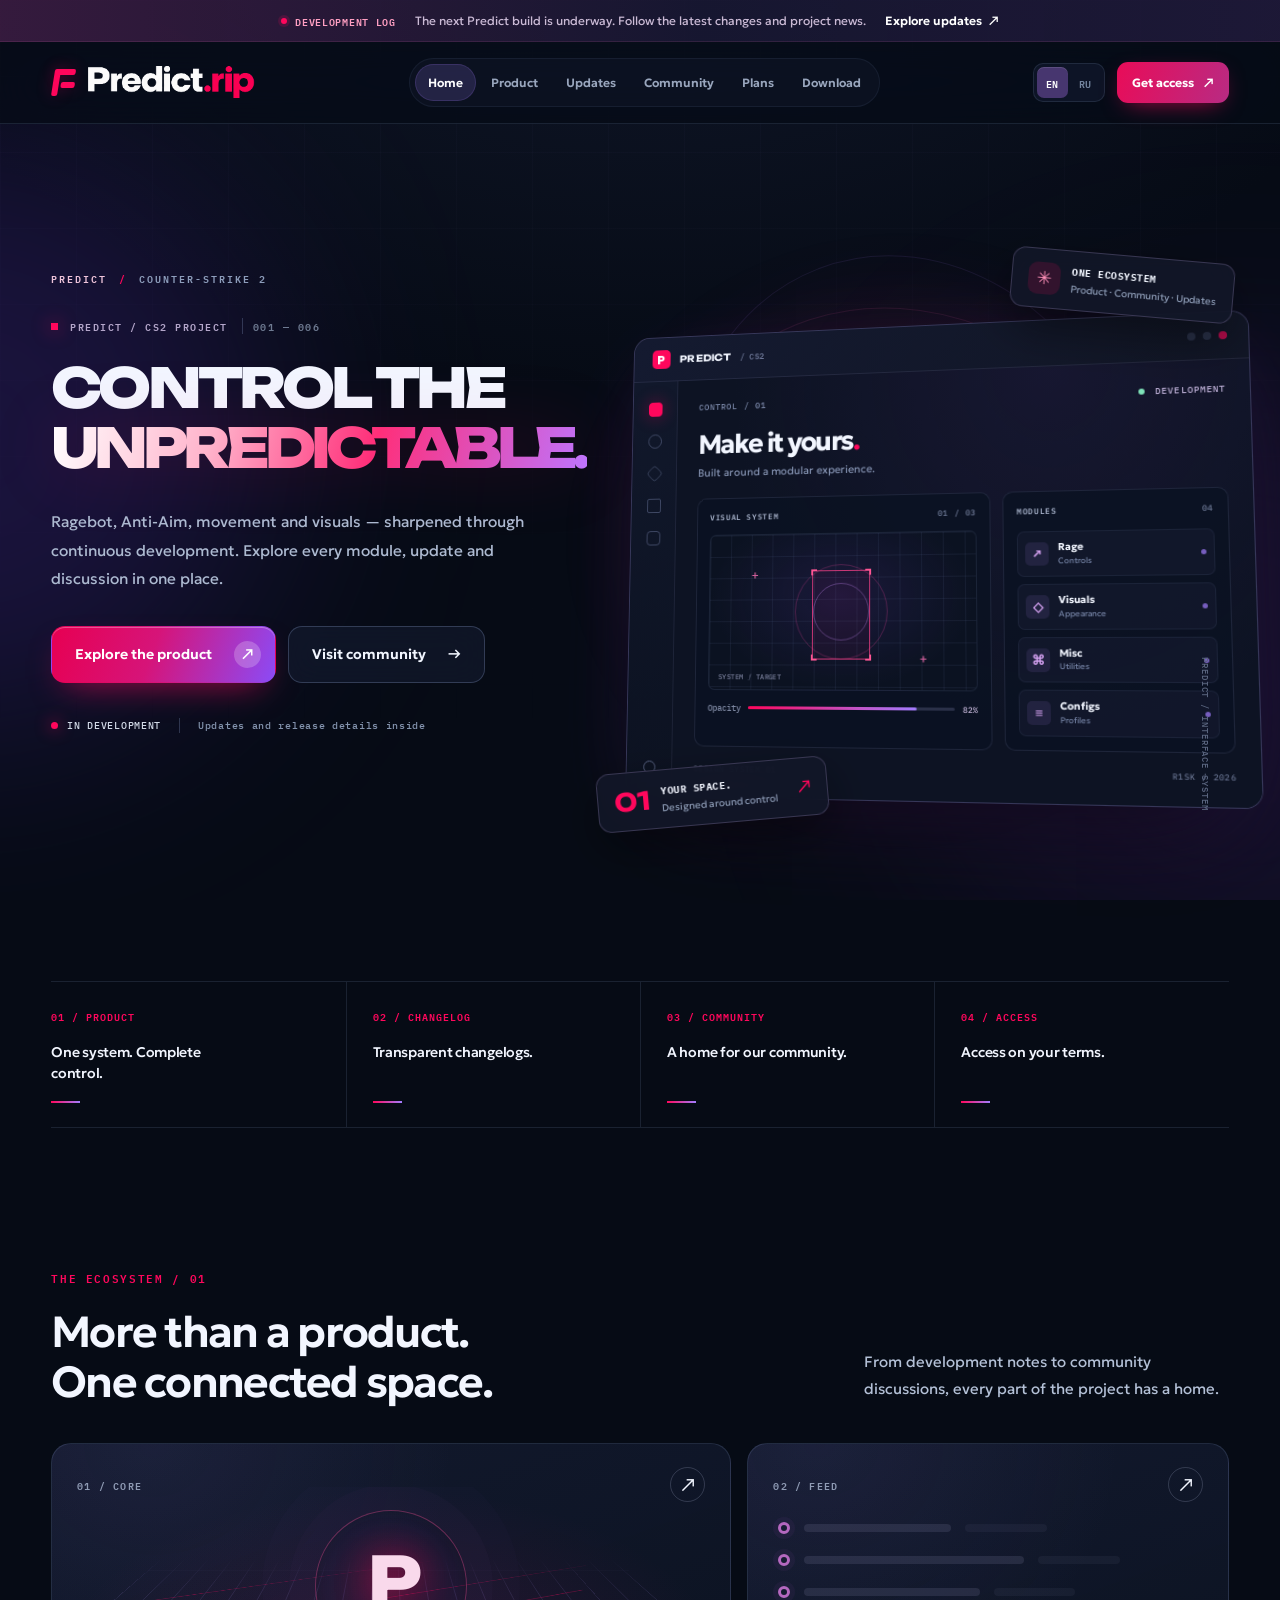
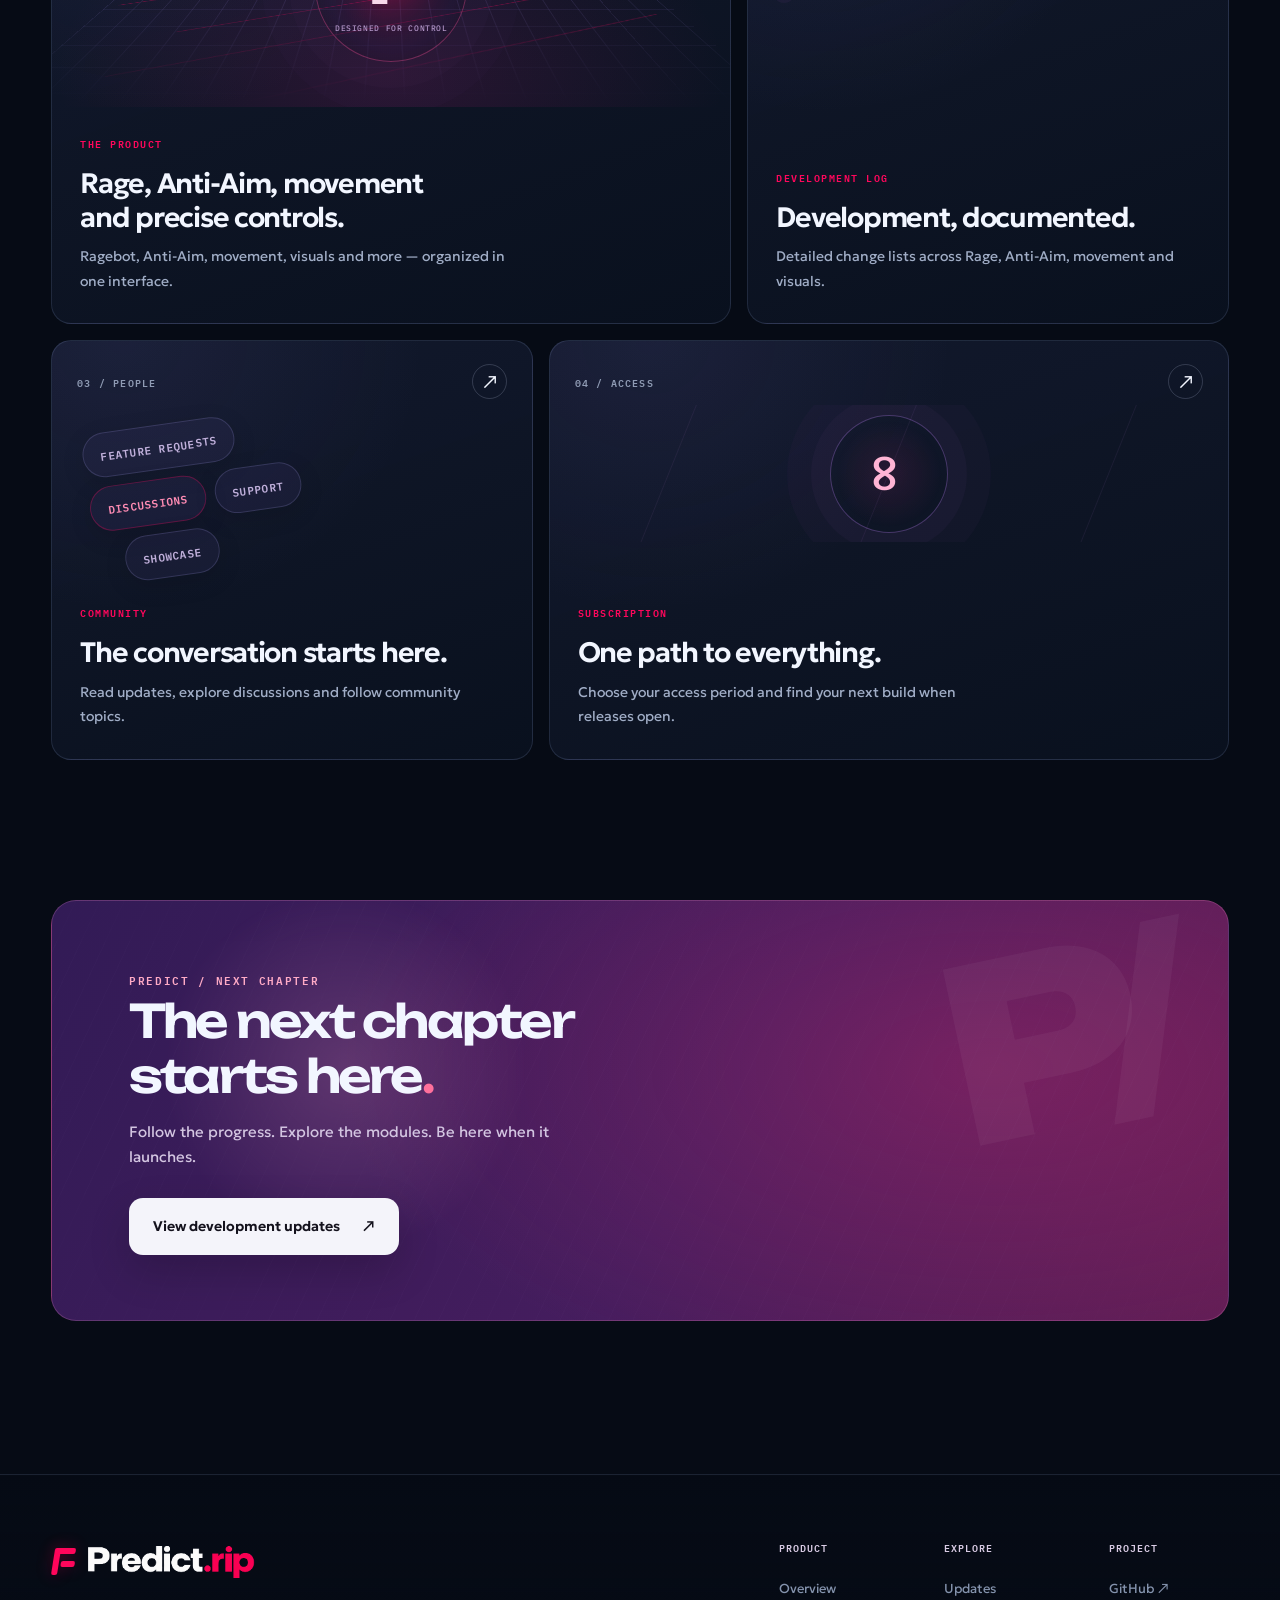
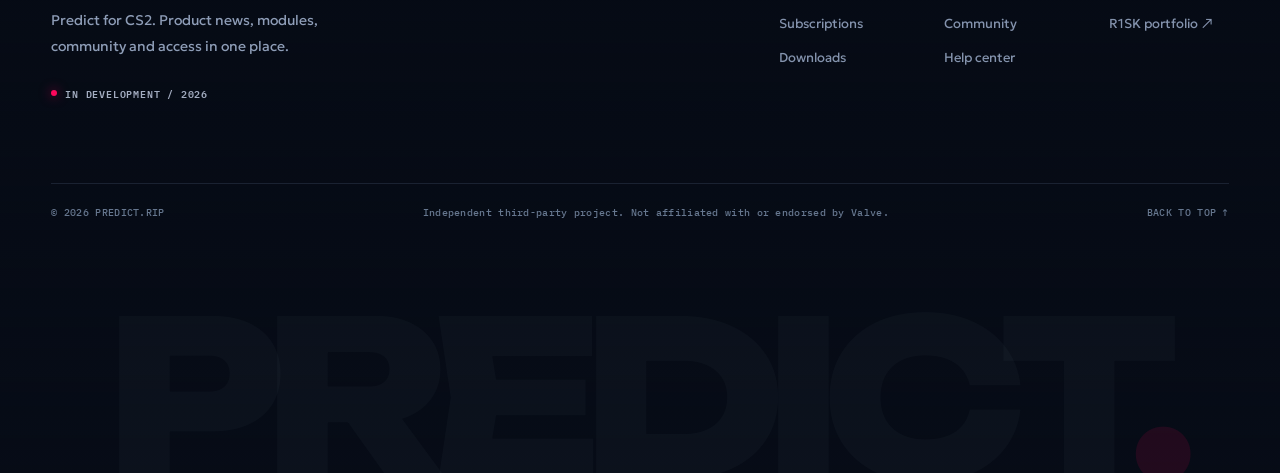
==== commit 4e3a604c: "Polish public-facing labels in Predict hub" ====
--- a/index.html
+++ b/index.html
@@ -84,7 +84,7 @@
             <div class="interface-content">
               <div class="interface-sidebar"><span class="sidebar-square active"></span><span class="sidebar-square"></span><span class="sidebar-square"></span><span class="sidebar-square"></span><span class="sidebar-square"></span><div class="sidebar-bottom"></div></div>
               <div class="interface-body">
-                <div class="interface-head"><span>CONTROL / 01</span><span class="interface-status"><i></i> ACTIVE</span></div>
+                <div class="interface-head"><span>CONTROL / 01</span><span class="interface-status"><i></i> DEVELOPMENT</span></div>
                 <div class="interface-heading">Make it yours<span>.</span></div>
                 <div class="interface-sub">Built around a modular experience.</div>
                 <div class="interface-panels">
@@ -286,7 +286,7 @@
     <div class="page" data-page="/pricing" id="page-pricing" hidden>
       <section class="shell page-intro"><div class="breadcrumb"><a href="#/" data-i18n="breadcrumbHomePricing">HOME</a><span>/</span><span data-i18n="breadcrumbPricing">PLANS</span></div><div class="page-heading-wide"><div><span class="section-kicker" data-i18n="pricingEyebrow">04 / ACCESS</span><h1 data-i18n="pricingTitle">Access, your<br><em>way.</em></h1></div><p data-i18n="pricingIntro">Pick the subscription duration that suits you. Pricing will be announced when subscriptions open.</p></div></section>
       <section class="shell pricing-section section-gap">
-        <div class="pricing-intro"><div><span class="section-kicker" data-i18n="chooseDuration">CHOOSE A DURATION</span><h2 data-i18n="pricingSubheading">Simple. Flexible. Clear.</h2></div><span class="preview-badge" data-i18n="pricingPreview">PRICING ACTIVE</span></div>
+        <div class="pricing-intro"><div><span class="section-kicker" data-i18n="chooseDuration">CHOOSE A DURATION</span><h2 data-i18n="pricingSubheading">Simple. Flexible. Clear.</h2></div><span class="preview-badge" data-i18n="pricingPreview">SUBSCRIPTION OPTIONS</span></div>
         <div class="plan-grid" role="group" aria-label="Subscription duration">
           <button class="plan-card is-selected" type="button" data-plan="month" aria-pressed="true"><span class="plan-top"><span data-i18n="plan1Label">MONTHLY</span><span class="plan-radio"></span></span><strong>01<span data-i18n="months1">MONTH</span></strong><span class="plan-price" data-i18n="notAnnounced1">Price not announced</span><span class="plan-detail" data-i18n="plan1Desc">A shorter commitment.</span><span class="plan-action" data-i18n="selectPlan1">SELECTED →</span></button>
           <button class="plan-card" type="button" data-plan="quarter" aria-pressed="false"><span class="plan-top"><span data-i18n="plan3Label">QUARTERLY</span><span class="plan-radio"></span></span><strong>03<span data-i18n="months3">MONTHS</span></strong><span class="plan-price" data-i18n="notAnnounced3">Price not announced</span><span class="plan-detail" data-i18n="plan3Desc">A longer window of access.</span><span class="plan-action" data-i18n="selectPlan3">SELECT PLAN →</span></button>
@@ -310,7 +310,7 @@
     <!-- SUPPORT -->
     <div class="page" data-page="/support" id="page-support" hidden>
       <section class="shell page-intro"><div class="breadcrumb"><a href="#/" data-i18n="breadcrumbHomeSupport">HOME</a><span>/</span><span data-i18n="breadcrumbSupport">HELP</span></div><div class="page-heading-wide"><div><span class="section-kicker" data-i18n="supportEyebrow">06 / HELP CENTER</span><h1 data-i18n="supportTitle">Questions,<br><em>answered.</em></h1></div><p data-i18n="supportIntro">Everything you need to know about Predict, subscriptions, downloads and community access.</p></div></section>
-      <section class="shell support-layout section-gap"><div class="support-intro"><span class="section-kicker" data-i18n="faqEyebrow">FREQUENTLY ASKED</span><h2 data-i18n="faqTitle">Good to know.</h2><p data-i18n="faqIntro">Quick answers about the product and this community hub.</p><a class="text-link" href="#/community"><span data-i18n="exploreForum">Explore the forum preview</span><span>↗</span></a></div><div class="faq-list">
+      <section class="shell support-layout section-gap"><div class="support-intro"><span class="section-kicker" data-i18n="faqEyebrow">FREQUENTLY ASKED</span><h2 data-i18n="faqTitle">Good to know.</h2><p data-i18n="faqIntro">Quick answers about the product and this community hub.</p><a class="text-link" href="#/community"><span data-i18n="exploreForum">Explore community</span><span>↗</span></a></div><div class="faq-list">
           <details><summary><span data-i18n="faq1">Is Predict available to download?</span><span class="faq-plus">+</span></summary><p data-i18n="faq1a">The public loader is not available yet. Check Downloads and Updates for release news.</p></details>
           <details><summary><span data-i18n="faq2">Can I buy a subscription now?</span><span class="faq-plus">+</span></summary><p data-i18n="faq2a">Not yet. Subscriptions are coming later. Prices and checkout are not available yet.</p></details>
           <details><summary><span data-i18n="faq3">Can I create a forum topic?</span><span class="faq-plus">+</span></summary><p data-i18n="faq3a">All published discussions can be read without signing in. Posting and replies will be enabled when community accounts launch.</p></details>
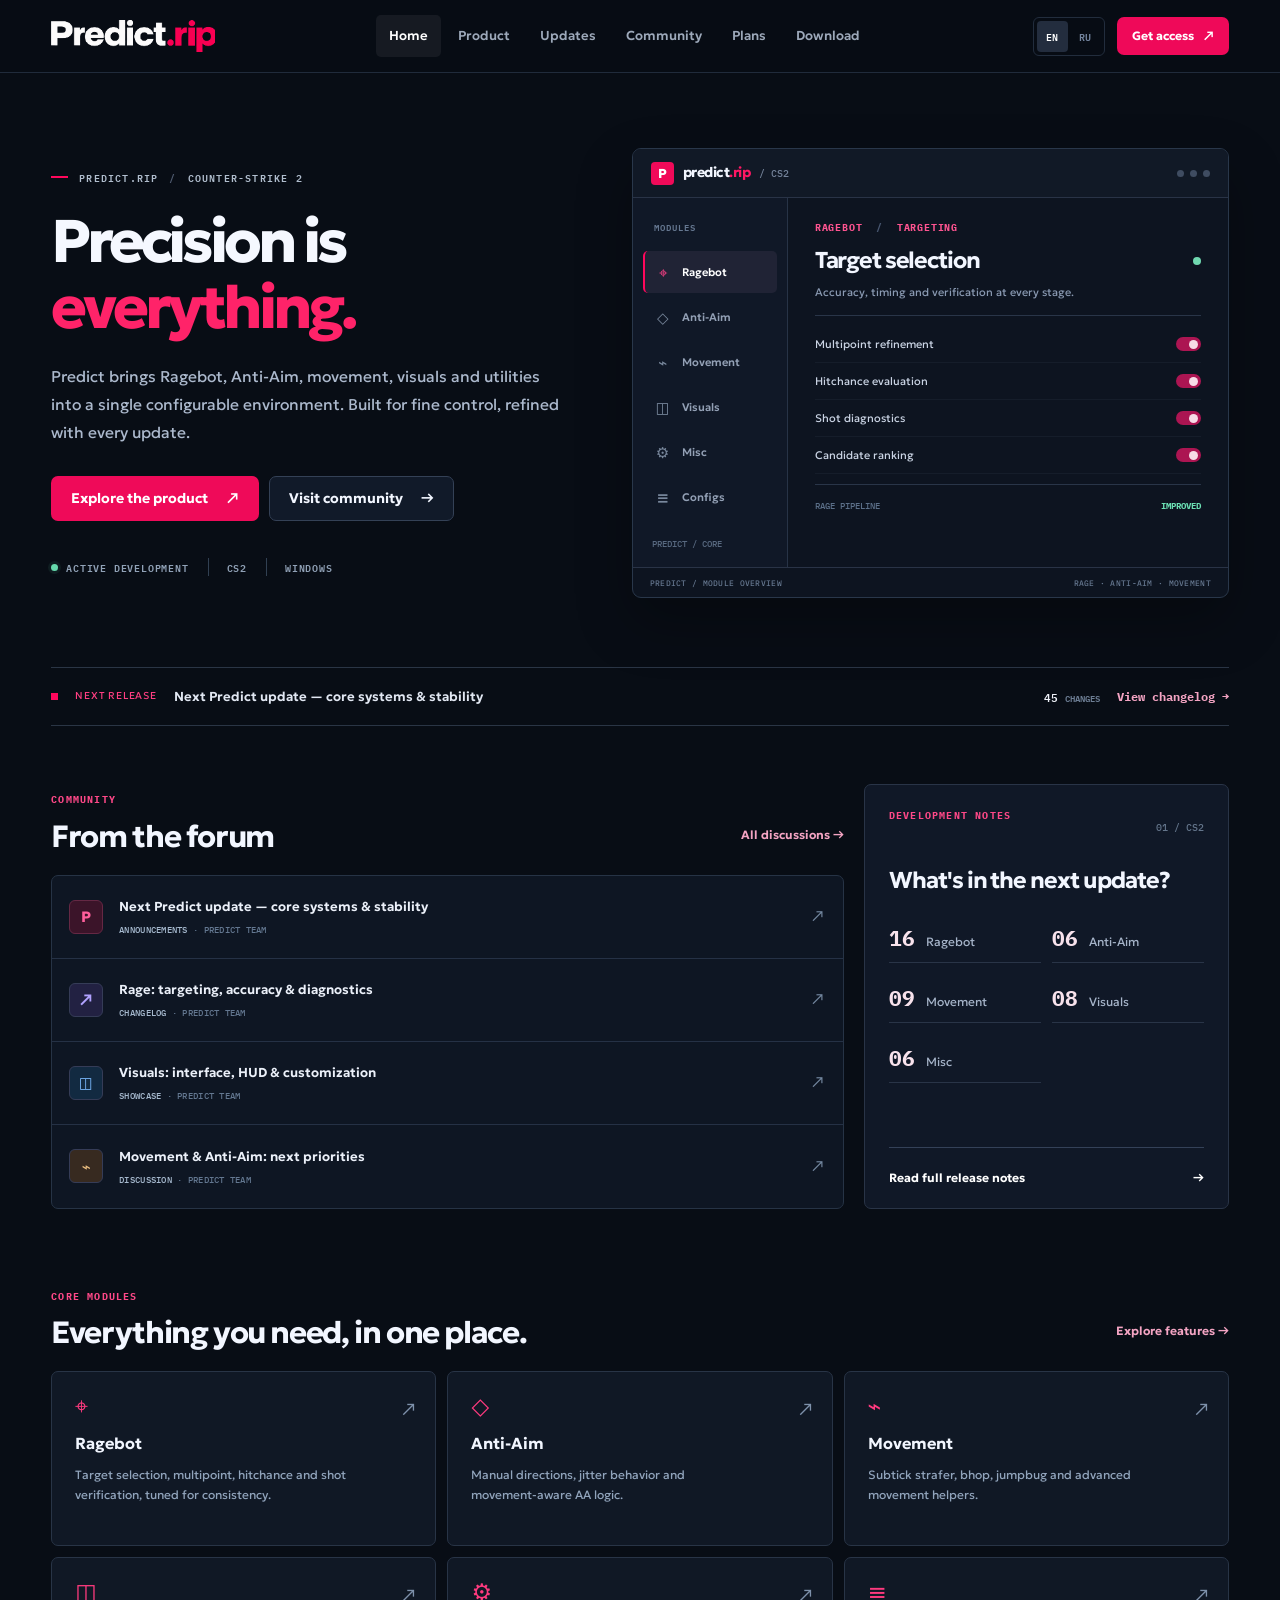
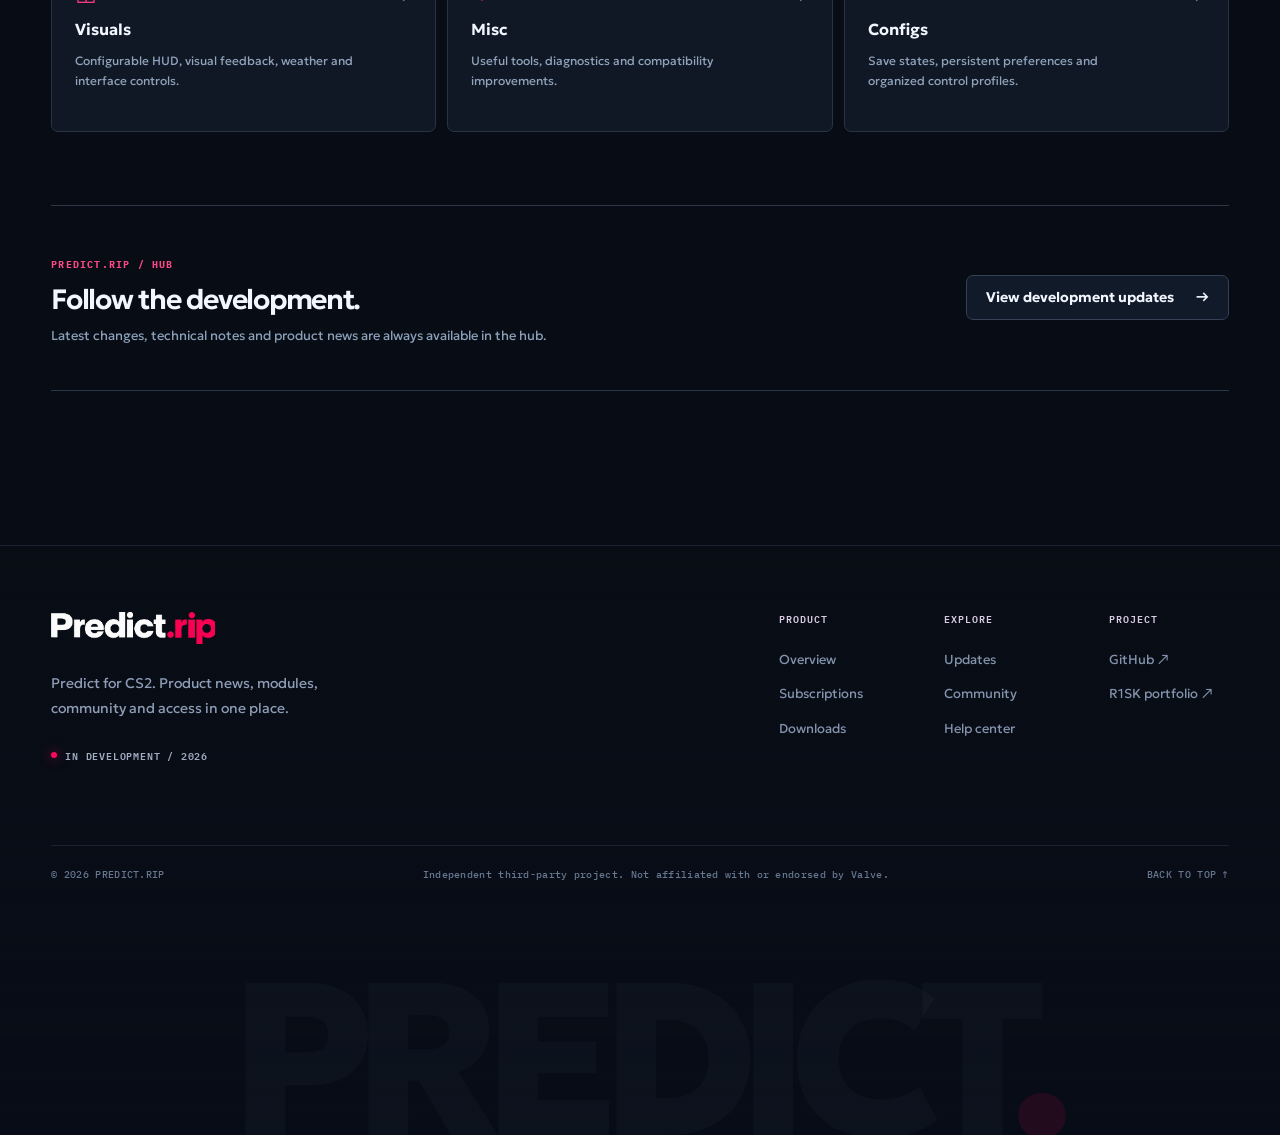
==== commit c988ed3f: "Rebuild homepage and forum around functional community hub" ====
--- a/index.html
+++ b/index.html
@@ -3,7 +3,7 @@
 <head>
   <meta charset="UTF-8">
   <meta name="viewport" content="width=device-width, initial-scale=1, viewport-fit=cover">
-  <meta name="theme-color" content="#060b15">
+  <meta name="theme-color" content="#080c13">
   <meta name="color-scheme" content="dark">
   <meta name="description" content="Predict.rip — the home of the Predict CS2 project. Explore the product, development updates, community and future access.">
   <meta property="og:type" content="website">
@@ -21,18 +21,10 @@
 <body>
   <a class="skip-link" href="#main" data-focus-main data-i18n="skip">Skip to content</a>
   <div class="site-background" aria-hidden="true"><div class="background-grid"></div><div class="background-orb orb-one"></div><div class="background-orb orb-two"></div></div>
-  <div class="announcement">
-    <div class="shell announcement-inner">
-      <span class="announcement-tag"><span class="pulse"></span><span data-i18n="previewLabel">DEVELOPMENT LOG</span></span>
-      <span data-i18n="announcement">The next Predict build is underway. Follow the latest changes and project news.</span>
-      <a href="#/updates" class="announcement-link"><span data-i18n="exploreUpdates">Explore updates</span><span aria-hidden="true">↗</span></a>
-    </div>
-  </div>
   <header class="site-header" id="top">
     <div class="shell header-inner">
       <a class="brand" href="#/" aria-label="Predict.rip, home">
-        <span class="brand-glyph" aria-hidden="true"><span></span><span></span><span></span></span>
-        <span class="brand-image-viewport"><img src="./predict-logo.png" alt="" aria-hidden="true" decoding="async"></span>
+<span class="brand-image-viewport"><img src="./predict-logo.png" alt="" aria-hidden="true" decoding="async"></span>
       </a>
       <nav class="desktop-nav" aria-label="Main navigation">
         <a href="#/" data-nav="/" data-i18n="navHome">Home</a>
@@ -63,77 +55,84 @@
   </header>
 
   <main id="main" tabindex="-1">
-    <!-- HOME -->
+    <!-- HOME — Product and community first -->
     <div class="page page-home" data-page="/" id="page-home">
-      <section class="hero shell">
-        <div class="hero-copy"><div class="hero-product-name"><span>PREDICT</span><span class="name-slash">/</span><span>COUNTER-STRIKE 2</span></div>
-          <div class="overline"><span class="overline-square"></span><span data-i18n="heroEyebrow">PREDICT / CS2 PROJECT</span><span class="overline-counter">001 — 006</span></div>
-          <h1><span data-i18n="heroLine1">CONTROL THE</span><span class="hero-gradient" data-i18n="heroLine2">UNPREDICTABLE.</span></h1>
-          <p class="hero-intro" data-i18n="heroIntro">Ragebot, Anti-Aim, movement and visuals — sharpened through continuous development. Explore every module, update and discussion in one place.</p>
-          <div class="hero-buttons">
-            <a class="button button-primary" href="#/product"><span data-i18n="exploreProduct">Explore the product</span><span class="button-arrow" aria-hidden="true">↗</span></a>
+      <section class="shell new-hero">
+        <div class="new-hero-copy">
+          <div class="eyebrow"><span class="eyebrow-dash"></span> PREDICT.RIP <span class="muted-slash">/</span> COUNTER-STRIKE 2</div>
+          <h1 data-i18n="v2HeroTitle">Precision is<br><em>everything.</em></h1>
+          <p data-i18n="v2HeroBody">Predict brings Ragebot, Anti-Aim, movement, visuals and utilities into a single configurable environment. Built for fine control, refined with every update.</p>
+          <div class="new-hero-actions">
+            <a class="button button-primary" href="#/product"><span data-i18n="exploreProduct">Explore the product</span><span aria-hidden="true">↗</span></a>
             <a class="button button-secondary" href="#/community"><span data-i18n="visitCommunity">Visit community</span><span aria-hidden="true">→</span></a>
           </div>
-          <div class="hero-meta"><span class="meta-signal"><span class="status-dot"></span><span data-i18n="inDevelopment">IN DEVELOPMENT</span></span><span class="meta-divider"></span><span data-i18n="publicReleasePending">Updates and release details inside</span></div>
-        </div>
-        <div class="hero-art" aria-label="Predict interface artwork" role="img">
-          <div class="hero-art-glow"></div>
-          <div class="art-orbit orbit-a"></div><div class="art-orbit orbit-b"></div>
-          <div class="interface-window">
-            <div class="interface-titlebar"><div class="interface-logo"><span class="tiny-glyph">P</span><strong>PREDICT</strong><span class="interface-version">/ CS2</span></div><div class="window-controls"><span></span><span></span><span></span></div></div>
-            <div class="interface-content">
-              <div class="interface-sidebar"><span class="sidebar-square active"></span><span class="sidebar-square"></span><span class="sidebar-square"></span><span class="sidebar-square"></span><span class="sidebar-square"></span><div class="sidebar-bottom"></div></div>
-              <div class="interface-body">
-                <div class="interface-head"><span>CONTROL / 01</span><span class="interface-status"><i></i> DEVELOPMENT</span></div>
-                <div class="interface-heading">Make it yours<span>.</span></div>
-                <div class="interface-sub">Built around a modular experience.</div>
-                <div class="interface-panels">
-                  <div class="interface-primary">
-                    <div class="panel-small-title"><span>VISUAL SYSTEM</span><span>01 / 03</span></div>
-                    <div class="visual-scan">
-                      <div class="scan-grid"></div>
-                      <span class="scan-cross cross-one">+</span><span class="scan-cross cross-two">+</span>
-                      <div class="scan-circle circle-one"></div><div class="scan-circle circle-two"></div>
-                      <div class="scan-target"><span></span><span></span><span></span><span></span></div>
-                      <div class="scan-caption">SYSTEM / TARGET</div>
-                    </div>
-                    <div class="visual-line"><span>Opacity</span><div><b></b></div><small>82%</small></div>
-                  </div>
-                  <div class="interface-secondary">
-                    <div class="panel-small-title"><span>MODULES</span><span>04</span></div>
-                    <div class="module-preview"><span class="module-symbol">↗</span><span><strong>Rage</strong><small>Controls</small></span><i></i></div>
-                    <div class="module-preview"><span class="module-symbol">◇</span><span><strong>Visuals</strong><small>Appearance</small></span><i></i></div>
-                    <div class="module-preview"><span class="module-symbol">⌘</span><span><strong>Misc</strong><small>Utilities</small></span><i></i></div>
-                    <div class="module-preview"><span class="module-symbol">≡</span><span><strong>Configs</strong><small>Profiles</small></span><i></i></div>
-                  </div>
-                </div>
-                <div class="interface-footer"><span>DESIGN SYSTEM 01</span><span>R1SK / 2026</span></div>
-              </div>
+          <div class="new-hero-meta"><span><i class="live-dot"></i> <span data-i18n="v2ActiveDevelopment">ACTIVE DEVELOPMENT</span></span><span>CS2</span><span>WINDOWS</span></div>
+        </div>
+        <div class="software-panel" aria-label="Predict module overview">
+          <div class="software-topbar"><div class="software-identity"><span class="software-mark">P</span><strong>predict<span>.rip</span></strong><small> / CS2</small></div><div class="software-toolbar"><i></i><i></i><i></i></div></div>
+          <div class="software-inner">
+            <div class="software-sidebar">
+              <div class="software-side-title">MODULES</div>
+              <div class="software-nav is-active"><span>⌖</span> Ragebot</div>
+              <div class="software-nav"><span>◇</span> Anti-Aim</div>
+              <div class="software-nav"><span>⌁</span> Movement</div>
+              <div class="software-nav"><span>◫</span> Visuals</div>
+              <div class="software-nav"><span>⚙</span> Misc</div>
+              <div class="software-nav"><span>≡</span> Configs</div>
+              <div class="software-side-foot">PREDICT / CORE</div>
             </div>
-          </div>
-          <div class="art-float float-top"><span class="float-icon">✳</span><span><strong>ONE ECOSYSTEM</strong><small>Product · Community · Updates</small></span></div>
-          <div class="art-float float-bottom"><span class="float-index">01</span><span><strong>YOUR SPACE.</strong><small>Designed around control</small></span><span class="float-arrow">↗</span></div>
-          <div class="hero-art-footnote">PREDICT / INTERFACE SYSTEM</div>
-        </div>
-      </section>
-
-      <section class="shell home-index section-gap" aria-label="Explore Predict">
-        <div class="index-cell"><span>01 / PRODUCT</span><strong data-i18n="indexProduct">One system. Complete control.</strong><span class="index-line"></span></div>
-        <div class="index-cell"><span>02 / CHANGELOG</span><strong data-i18n="indexUpdates">Transparent changelogs.</strong><span class="index-line"></span></div>
-        <div class="index-cell"><span>03 / COMMUNITY</span><strong data-i18n="indexCommunity">A home for our community.</strong><span class="index-line"></span></div>
-        <div class="index-cell"><span>04 / ACCESS</span><strong data-i18n="indexAccess">Access on your terms.</strong><span class="index-line"></span></div>
-      </section>
-
-      <section class="shell section-gap" aria-labelledby="ecosystem-title">
-        <div class="section-heading" data-reveal><div><p class="section-kicker" data-i18n="ecosystemEyebrow">THE ECOSYSTEM / 01</p><h2 id="ecosystem-title" data-i18n="ecosystemTitle">More than a product.<br>One connected space.</h2></div><p data-i18n="ecosystemIntro">From development notes to community discussions, every part of the project has a home.</p></div>
-        <div class="ecosystem-grid">
-          <a href="#/product" class="spotlight-card ecosystem-card card-product" data-reveal><div class="card-top"><span class="card-index">01 / CORE</span><span class="circle-arrow" aria-hidden="true">↗</span></div><div class="card-visual visual-product" aria-hidden="true"><div class="product-lines"><i></i><i></i><i></i><i></i></div><div class="product-focus"><b>P</b><span>DESIGNED FOR CONTROL</span></div></div><div class="card-content"><span class="card-label" data-i18n="productLabel">THE PRODUCT</span><h3 data-i18n="productCardTitle">Rage, Anti-Aim, movement<br>and precise controls.</h3><p data-i18n="productCardBody">Ragebot, Anti-Aim, movement, visuals and more — organized in one interface.</p></div></a>
-          <a href="#/updates" class="spotlight-card ecosystem-card card-updates" data-reveal><div class="card-top"><span class="card-index">02 / FEED</span><span class="circle-arrow" aria-hidden="true">↗</span></div><div class="mini-timeline" aria-hidden="true"><div><span class="mini-dot"></span><b></b><i></i></div><div><span class="mini-dot"></span><b></b><i></i></div><div><span class="mini-dot"></span><b></b><i></i></div></div><div class="card-content"><span class="card-label" data-i18n="updatesLabel">DEVELOPMENT LOG</span><h3 data-i18n="updatesCardTitle">Development, documented.</h3><p data-i18n="updatesCardBody">Detailed change lists across Rage, Anti-Aim, movement and visuals.</p></div></a>
-          <a href="#/community" class="spotlight-card ecosystem-card card-community" data-reveal><div class="card-top"><span class="card-index">03 / PEOPLE</span><span class="circle-arrow" aria-hidden="true">↗</span></div><div class="community-art" aria-hidden="true"><span>FEATURE REQUESTS</span><span>DISCUSSIONS</span><span>SUPPORT</span><span>SHOWCASE</span></div><div class="card-content"><span class="card-label" data-i18n="communityLabel">COMMUNITY</span><h3 data-i18n="communityCardTitle">The conversation starts here.</h3><p data-i18n="communityCardBody">Read updates, explore discussions and follow community topics.</p></div></a>
-          <a href="#/pricing" class="spotlight-card ecosystem-card card-access" data-reveal><div class="card-top"><span class="card-index">04 / ACCESS</span><span class="circle-arrow" aria-hidden="true">↗</span></div><div class="access-art" aria-hidden="true"><div class="access-ring"><span>∞</span></div><div class="access-lines"><i></i><i></i><i></i></div></div><div class="card-content"><span class="card-label" data-i18n="accessLabel">SUBSCRIPTION</span><h3 data-i18n="accessCardTitle">One path to everything.</h3><p data-i18n="accessCardBody">Choose your access period and find your next build when releases open.</p></div></a>
-        </div>
-      </section>
-      <section class="shell section-gap home-closer" data-reveal><div class="closer-noise"></div><span class="section-kicker" data-i18n="closerEyebrow">PREDICT / NEXT CHAPTER</span><h2 data-i18n="closerTitle">The next chapter<br>starts here<span>.</span></h2><p data-i18n="closerBody">Follow the progress. Explore the modules. Be here when it launches.</p><a class="button button-light" href="#/updates"><span data-i18n="viewRoadmap">View development updates</span><span aria-hidden="true">↗</span></a><span class="closer-watermark">P/</span></section>
+            <div class="software-main">
+              <div class="software-breadcrumb">RAGEBOT <span>/</span> TARGETING</div>
+              <div class="software-title"><h2>Target selection</h2><span class="software-title-pip"></span></div>
+              <p class="software-subtitle" data-i18n="v2PanelSubtitle">Accuracy, timing and verification at every stage.</p>
+              <div class="software-rule"></div>
+              <div class="software-setting"><span>Multipoint refinement</span><div class="software-switch on"><i></i></div></div>
+              <div class="software-setting"><span>Hitchance evaluation</span><div class="software-switch on"><i></i></div></div>
+              <div class="software-setting"><span>Shot diagnostics</span><div class="software-switch on"><i></i></div></div>
+              <div class="software-setting"><span>Candidate ranking</span><div class="software-switch on"><i></i></div></div>
+              <div class="software-rule"></div>
+              <div class="software-setting-summary"><span>RAGE PIPELINE</span><b>IMPROVED</b></div>
+            </div>
+          </div>
+          <div class="software-bottom"><span>PREDICT / MODULE OVERVIEW</span><span>RAGE · ANTI-AIM · MOVEMENT</span></div>
+        </div>
+      </section>
+
+      <section class="shell update-strip" aria-label="Current release notes">
+        <div class="update-strip-info"><span class="red-dot"></span><span class="mono" data-i18n="v2UpdateLabel">NEXT RELEASE</span><strong data-i18n="topicWelcome">Next Predict update — core systems &amp; stability</strong></div>
+        <div class="update-strip-actions"><span>45 <small data-i18n="v2Changes">CHANGES</small></span><a href="#/updates" data-i18n="v2ViewNotes">View changelog →</a></div>
+      </section>
+
+      <section class="shell home-hub" aria-label="Product news and discussions">
+        <div class="home-hub-main">
+          <div class="dashboard-heading"><div><span class="section-kicker" data-i18n="communityLabel">COMMUNITY</span><h2 data-i18n="v2ForumHeading">From the forum</h2></div><a class="text-link" href="#/community" data-i18n="v2AllTopics">All discussions →</a></div>
+          <div class="home-thread-list">
+            <a class="home-thread" href="#/community/topic/welcome"><span class="home-thread-icon is-pink">P</span><span><strong data-i18n="topicWelcome">Next Predict update — core systems &amp; stability</strong><small><em data-i18n="categoryAnnouncementsTag">ANNOUNCEMENTS</em> · PREDICT TEAM</small></span><span class="thread-chevron">↗</span></a>
+            <a class="home-thread" href="#/community/topic/release-notes"><span class="home-thread-icon is-violet">↗</span><span><strong data-i18n="topicChangelog">Rage: targeting, accuracy &amp; diagnostics</strong><small><em data-i18n="categoryChangelogTag">CHANGELOG</em> · PREDICT TEAM</small></span><span class="thread-chevron">↗</span></a>
+            <a class="home-thread" href="#/community/topic/share-your-setup"><span class="home-thread-icon is-blue">◫</span><span><strong data-i18n="topicShowcase">Visuals: interface, HUD &amp; customization</strong><small><em data-i18n="categoryShowcaseTag">SHOWCASE</em> · PREDICT TEAM</small></span><span class="thread-chevron">↗</span></a>
+            <a class="home-thread" href="#/community/topic/feature-ideas"><span class="home-thread-icon is-amber">⌁</span><span><strong data-i18n="topicIdeas">Movement &amp; Anti-Aim: next priorities</strong><small><em data-i18n="categorySuggestionsTag">DISCUSSION</em> · PREDICT TEAM</small></span><span class="thread-chevron">↗</span></a>
+          </div>
+        </div>
+        <aside class="home-hub-side">
+          <div class="hub-side-top"><span class="section-kicker" data-i18n="v2DevNotes">DEVELOPMENT NOTES</span><span class="hub-version">01 / CS2</span></div>
+          <h3 data-i18n="v2NextRelease">What's in the next update?</h3>
+          <div class="update-breakdown"><div><b>16</b><span>Ragebot</span></div><div><b>06</b><span>Anti-Aim</span></div><div><b>09</b><span>Movement</span></div><div><b>08</b><span>Visuals</span></div><div><b>06</b><span>Misc</span></div></div>
+          <a href="#/updates" class="hub-side-link"><span data-i18n="v2ReadDetails">Read full release notes</span><span>→</span></a>
+        </aside>
+      </section>
+
+      <section class="shell home-systems" aria-label="Product modules">
+        <div class="dashboard-heading"><div><span class="section-kicker" data-i18n="moduleEyebrow">CORE MODULES</span><h2 data-i18n="v2SystemsHeading">Everything you need, in one place.</h2></div><a href="#/product" class="text-link" data-i18n="v2ExploreModules">Explore features →</a></div>
+        <div class="system-grid">
+          <a href="#/product" class="system-item"><span class="sys-symbol">⌖</span><strong>Ragebot</strong><p data-i18n="moduleRage">Target selection, multipoint, hitchance and shot verification, tuned for consistency.</p><span class="sys-more">↗</span></a>
+          <a href="#/product" class="system-item"><span class="sys-symbol">◇</span><strong>Anti-Aim</strong><p data-i18n="moduleAntiAim">Manual directions, jitter behavior and movement-aware AA logic.</p><span class="sys-more">↗</span></a>
+          <a href="#/product" class="system-item"><span class="sys-symbol">⌁</span><strong>Movement</strong><p data-i18n="moduleMovement">Subtick strafer, bhop, jumpbug and advanced movement helpers.</p><span class="sys-more">↗</span></a>
+          <a href="#/product" class="system-item"><span class="sys-symbol">◫</span><strong>Visuals</strong><p data-i18n="moduleVisuals">Configurable HUD, visual feedback, weather and interface controls.</p><span class="sys-more">↗</span></a>
+          <a href="#/product" class="system-item"><span class="sys-symbol">⚙</span><strong>Misc</strong><p data-i18n="moduleMisc">Useful tools, diagnostics and compatibility improvements.</p><span class="sys-more">↗</span></a>
+          <a href="#/product" class="system-item"><span class="sys-symbol">≡</span><strong>Configs</strong><p data-i18n="moduleConfigs">Save states, persistent preferences and organized control profiles.</p><span class="sys-more">↗</span></a>
+        </div>
+      </section>
+      <section class="shell community-cta"><div><span class="section-kicker">PREDICT.RIP / HUB</span><h2 data-i18n="v2CtaTitle">Follow the development.</h2><p data-i18n="v2CtaBody">Latest changes, technical notes and product news are always available in the hub.</p></div><a class="button button-secondary" href="#/updates"><span data-i18n="viewRoadmap">View development updates</span><span>→</span></a></section>
     </div>
 
     <!-- PRODUCT -->
@@ -240,35 +239,50 @@
       </section>
     </div>
 
-    <!-- COMMUNITY -->
+    <!-- COMMUNITY / FORUM -->
     <div class="page" data-page="/community" id="page-community" hidden>
-      <section class="shell page-intro compact-intro"><div class="breadcrumb"><a href="#/" data-i18n="breadcrumbHomeCommunity">HOME</a><span>/</span><span data-i18n="breadcrumbCommunity">COMMUNITY</span></div><div class="page-heading-wide"><div><span class="section-kicker" data-i18n="forumEyebrow">03 / COMMUNITY</span><h1 data-i18n="forumTitle">The Predict<br><em>community.</em></h1></div><p data-i18n="forumIntro">Follow project development, explore technical topics and find the discussions that matter to you.</p></div></section>
-      <section class="shell forum-banner"><div><span class="forum-banner-icon">✳</span><strong data-i18n="forumPreviewTitle">Welcome to Predict Community</strong><p data-i18n="forumPreviewBody">A central place for announcements, changelogs, guides, suggestions and community content.</p></div><span class="preview-badge" data-i18n="demoMode">READ-ONLY FORUM</span></section>
-      <section class="shell forum-layout section-gap">
+      <section class="shell forum-v2-intro">
+        <div class="breadcrumb"><a href="#/" data-i18n="breadcrumbHomeCommunity">HOME</a><span>/</span><span data-i18n="breadcrumbCommunity">COMMUNITY</span></div>
+        <div class="forum-v2-heading"><div><span class="section-kicker">PREDICT.RIP / COMMUNITY</span><h1 data-i18n="v2CommunityTitle">Community forum</h1><p data-i18n="v2CommunityDesc">Product news, technical discussions, release notes and support.</p></div><a href="#/updates" class="forum-heading-action" data-i18n="v2ViewNotes">View changelog →</a></div>
+      </section>
+      <section class="shell forum-v2-shell">
         <aside class="forum-sidebar" aria-label="Forum categories">
-          <div class="sidebar-title"><span data-i18n="browseCategories">BROWSE CATEGORIES</span><span>06</span></div>
+          <div class="sidebar-title"><span data-i18n="browseCategories">CATEGORIES</span></div>
           <div class="forum-category-list" role="group" aria-label="Filter categories">
-            <button type="button" class="forum-category is-selected" data-filter="all" aria-pressed="true"><span class="category-icon">◈</span><span data-i18n="allDiscussions">All discussions</span><small>05</small></button>
-            <button type="button" class="forum-category" data-filter="announcements" aria-pressed="false"><span class="category-icon">◉</span><span data-i18n="categoryAnnouncements">Announcements</span><small>01</small></button>
-            <button type="button" class="forum-category" data-filter="changelog" aria-pressed="false"><span class="category-icon">↗</span><span data-i18n="categoryChangelog">Changelog</span><small>01</small></button>
-            <button type="button" class="forum-category" data-filter="support" aria-pressed="false"><span class="category-icon">?</span><span data-i18n="categorySupport">Support</span><small>01</small></button>
-            <button type="button" class="forum-category" data-filter="showcase" aria-pressed="false"><span class="category-icon">◇</span><span data-i18n="categoryShowcase">Showcase</span><small>01</small></button>
-            <button type="button" class="forum-category" data-filter="suggestions" aria-pressed="false"><span class="category-icon">✳</span><span data-i18n="categorySuggestions">Suggestions</span><small>01</small></button>
-          </div>
-          <div class="forum-side-card"><span class="side-card-emblem">P/</span><strong data-i18n="forumSideTitle">Made for the community.</strong><p data-i18n="forumSideBody">Release details, feature discussions and community activity are all organized here.</p><a href="#/support"><span data-i18n="readGuidelines">Visit help center</span> ↗</a></div>
+            <button type="button" class="forum-category is-selected" data-filter="all" aria-pressed="true"><span class="category-icon">▦</span><span data-i18n="allDiscussions">All discussions</span><small>05</small></button>
+            <button type="button" class="forum-category" data-filter="announcements" aria-pressed="false"><span class="category-icon pink-text">●</span><span data-i18n="categoryAnnouncements">Announcements</span><small>01</small></button>
+            <button type="button" class="forum-category" data-filter="changelog" aria-pressed="false"><span class="category-icon blue-text">●</span><span data-i18n="categoryChangelog">Changelog</span><small>01</small></button>
+            <button type="button" class="forum-category" data-filter="support" aria-pressed="false"><span class="category-icon green-text">●</span><span data-i18n="categorySupport">Support</span><small>01</small></button>
+            <button type="button" class="forum-category" data-filter="showcase" aria-pressed="false"><span class="category-icon violet-text">●</span><span data-i18n="categoryShowcase">Showcase</span><small>01</small></button>
+            <button type="button" class="forum-category" data-filter="suggestions" aria-pressed="false"><span class="category-icon amber-text">●</span><span data-i18n="categorySuggestions">Suggestions</span><small>01</small></button>
+          </div>
+          <div class="forum-v2-aside-links"><span class="sidebar-title" data-i18n="v2Resources">RESOURCES</span><a href="#/updates"><span>↗</span><span data-i18n="navUpdates">Updates</span></a><a href="#/support"><span>?</span><span data-i18n="readGuidelines">Help center</span></a><a href="#/download"><span>↓</span><span data-i18n="navDownload">Download</span></a></div>
         </aside>
         <div class="forum-main">
-          <div class="forum-toolbar"><div class="forum-view-heading"><span class="section-kicker" data-i18n="discussionBoard">DISCUSSION BOARD</span><h2 data-i18n="forumLatest">Latest discussions</h2></div><label class="forum-search"><span class="search-icon" aria-hidden="true"></span><span class="sr-only" data-i18n="searchLabel">Search discussions</span><input type="search" id="forum-search-input" autocomplete="off" placeholder="Search discussions..." data-i18n-placeholder="searchPlaceholder"></label></div>
-          <div class="forum-table-head"><span data-i18n="topicColumn">TOPIC / CATEGORY</span><span data-i18n="statusColumn">TYPE</span><span data-i18n="openColumn">OPEN</span></div>
+          <div class="forum-v2-toolbar">
+            <div class="forum-v2-tabs"><span class="is-active" data-i18n="v2Latest">Latest</span><span class="forum-tab-sep"></span><span data-i18n="v2ForumTopics">Topics</span><small>5</small></div>
+            <label class="forum-search"><span class="search-icon" aria-hidden="true"></span><span class="sr-only" data-i18n="searchLabel">Search discussions</span><input type="search" id="forum-search-input" autocomplete="off" placeholder="Search discussions..." data-i18n-placeholder="searchPlaceholder"></label>
+          </div>
+          <div class="forum-table-head"><span data-i18n="topicColumn">TOPIC / CATEGORY</span><span data-i18n="v2AuthorKey">AUTHOR</span><span data-i18n="statusColumn">TYPE</span></div>
           <div id="forum-topics" class="forum-topics">
-            <a class="forum-topic" href="#/community/topic/welcome" data-category="announcements" data-search="predict update core systems stability improvements 45 changes rage antiaim movement visuals misc апдейт новости улучшения"><span class="topic-badge topic-purple">◉</span><span class="topic-content"><strong data-i18n="topicWelcome">Next Predict update — core systems &amp; stability</strong><span class="topic-description" data-i18n="topicWelcomeDesc">A major round of improvements across five development areas.</span><span class="topic-tag" data-i18n="categoryAnnouncementsTag">ANNOUNCEMENTS</span></span><span class="topic-state" data-i18n="demoTopic1">PINNED</span><span class="topic-arrow" aria-hidden="true">↗</span></a>
-            <a class="forum-topic" href="#/community/topic/release-notes" data-category="changelog" data-search="ragebot targeting multipoint hitchance recoil scan performance changes changelog прицел наведение рейдж"><span class="topic-badge topic-blue">↗</span><span class="topic-content"><strong data-i18n="topicChangelog">Rage: targeting, accuracy &amp; diagnostics</strong><span class="topic-description" data-i18n="topicChangelogDesc">Target selection, hitchance, shot verification and performance.</span><span class="topic-tag" data-i18n="categoryChangelogTag">CHANGELOG</span></span><span class="topic-state" data-i18n="demoTopic2">DEVLOG</span><span class="topic-arrow" aria-hidden="true">↗</span></a>
-            <a class="forum-topic" href="#/community/topic/getting-started" data-category="support" data-search="download loader release status installation supported platform help доступ загрузка релиз"><span class="topic-badge topic-green">?</span><span class="topic-content"><strong data-i18n="topicSupport">Release status &amp; download availability</strong><span class="topic-description" data-i18n="topicSupportDesc">Where product builds and access information will be posted.</span><span class="topic-tag" data-i18n="categorySupportTag">SUPPORT</span></span><span class="topic-state" data-i18n="demoTopic3">GUIDE</span><span class="topic-arrow" aria-hidden="true">↗</span></a>
-            <a class="forum-topic" href="#/community/topic/share-your-setup" data-category="showcase" data-search="visuals menu interface hud preview feedback config screen design визуалы интерфейс худ"><span class="topic-badge topic-pink">◇</span><span class="topic-content"><strong data-i18n="topicShowcase">Visuals: interface, HUD &amp; customization</strong><span class="topic-description" data-i18n="topicShowcaseDesc">The direction of UI navigation, visual feedback and persistence.</span><span class="topic-tag" data-i18n="categoryShowcaseTag">SHOWCASE</span></span><span class="topic-state" data-i18n="demoTopic4">FEATURES</span><span class="topic-arrow" aria-hidden="true">↗</span></a>
-            <a class="forum-topic" href="#/community/topic/feature-ideas" data-category="suggestions" data-search="movement anti aim bhop jumpbug strafe roadmap suggestions aa следующий планы мувмент антиаим"><span class="topic-badge topic-amber">✳</span><span class="topic-content"><strong data-i18n="topicIdeas">Movement &amp; Anti-Aim: next priorities</strong><span class="topic-description" data-i18n="topicIdeasDesc">Subtick movement, AA polish and the work still ahead.</span><span class="topic-tag" data-i18n="categorySuggestionsTag">DISCUSSION</span></span><span class="topic-state" data-i18n="demoTopic5">ROADMAP</span><span class="topic-arrow" aria-hidden="true">↗</span></a>
+            <a class="forum-topic" href="#/community/topic/welcome" data-category="announcements" data-search="predict update core systems stability improvements 45 changes rage antiaim movement visuals misc апдейт новости улучшения">
+              <span class="topic-badge topic-purple">P</span><span class="topic-content"><strong data-i18n="topicWelcome">Next Predict update — core systems &amp; stability</strong><span class="topic-description" data-i18n="topicWelcomeDesc">A major round of improvements across five development areas.</span><span class="topic-tag" data-i18n="categoryAnnouncementsTag">ANNOUNCEMENTS</span></span><span class="topic-byline">Predict <small>STAFF</small></span><span class="topic-state" data-i18n="demoTopic1">PINNED</span>
+            </a>
+            <a class="forum-topic" href="#/community/topic/release-notes" data-category="changelog" data-search="ragebot targeting multipoint hitchance recoil scan performance changes changelog прицел наведение рейдж">
+              <span class="topic-badge topic-blue">P</span><span class="topic-content"><strong data-i18n="topicChangelog">Rage: targeting, accuracy &amp; diagnostics</strong><span class="topic-description" data-i18n="topicChangelogDesc">Target selection, hitchance, shot verification and performance.</span><span class="topic-tag" data-i18n="categoryChangelogTag">CHANGELOG</span></span><span class="topic-byline">Predict <small>STAFF</small></span><span class="topic-state" data-i18n="demoTopic2">DEVLOG</span>
+            </a>
+            <a class="forum-topic" href="#/community/topic/share-your-setup" data-category="showcase" data-search="visuals menu interface hud preview feedback config screen design визуалы интерфейс худ">
+              <span class="topic-badge topic-pink">P</span><span class="topic-content"><strong data-i18n="topicShowcase">Visuals: interface, HUD &amp; customization</strong><span class="topic-description" data-i18n="topicShowcaseDesc">The direction of UI navigation, visual feedback and persistence.</span><span class="topic-tag" data-i18n="categoryShowcaseTag">SHOWCASE</span></span><span class="topic-byline">Predict <small>STAFF</small></span><span class="topic-state" data-i18n="demoTopic4">FEATURES</span>
+            </a>
+            <a class="forum-topic" href="#/community/topic/feature-ideas" data-category="suggestions" data-search="movement anti aim bhop jumpbug strafe roadmap suggestions aa следующий планы мувмент антиаим">
+              <span class="topic-badge topic-amber">P</span><span class="topic-content"><strong data-i18n="topicIdeas">Movement &amp; Anti-Aim: next priorities</strong><span class="topic-description" data-i18n="topicIdeasDesc">Subtick movement, AA polish and the work still ahead.</span><span class="topic-tag" data-i18n="categorySuggestionsTag">DISCUSSION</span></span><span class="topic-byline">Predict <small>STAFF</small></span><span class="topic-state" data-i18n="demoTopic5">ROADMAP</span>
+            </a>
+            <a class="forum-topic" href="#/community/topic/getting-started" data-category="support" data-search="download loader release status installation supported platform help доступ загрузка релиз">
+              <span class="topic-badge topic-green">P</span><span class="topic-content"><strong data-i18n="topicSupport">Release status &amp; download availability</strong><span class="topic-description" data-i18n="topicSupportDesc">Where product builds and access information will be posted.</span><span class="topic-tag" data-i18n="categorySupportTag">SUPPORT</span></span><span class="topic-byline">Predict <small>STAFF</small></span><span class="topic-state" data-i18n="demoTopic3">GUIDE</span>
+            </a>
           </div>
           <div id="forum-empty" class="forum-empty" hidden><span>⌕</span><strong data-i18n="noTopics">No matching discussions.</strong><p data-i18n="tryDifferentSearch">Try another search or category.</p></div>
-          <div class="forum-footer"><span data-i18n="forumFooterNote">5 topics · latest product discussions</span><span>PREDICT COMMUNITY</span></div>
+          <div class="forum-v2-footer"><span data-i18n="v2ForumFoot">Predict community · Official product discussions</span><a href="#/support" data-i18n="readGuidelines">Help center</a></div>
         </div>
       </section>
     </div>
--- a/styles.css
+++ b/styles.css
@@ -814,3 +814,300 @@
 html[lang="ru"] .hero h1 { font-size:clamp(37px,3.7vw,66px); }
 @media (max-width:1020px) { html[lang="ru"] .hero h1 { font-size:clamp(38px,6.2vw,68px); } }
 @media (max-width:600px) { html[lang="ru"] .hero h1 { font-size:clamp(27px,7.3vw,43px); } }
+
+/* Predict.rip / V2 community-first redesign
+   A compact product and discussion interface, aligned with the portfolio tokens. */
+:root {
+  --bg: #080d15;
+  --bg-raised: #101725;
+  --surface: #111a29;
+  --surface-strong: #111b2a;
+  --line: rgba(160,177,205,.13);
+  --line-strong: rgba(160,177,205,.22);
+  --display: 'Geologica', 'Onest', system-ui, sans-serif;
+  --pink: #ff075c;
+  --gradient: linear-gradient(100deg,#ff075c,#df2476);
+}
+body { background:#080d15; }
+.site-background, .announcement { display:none !important; }
+.site-header { background:rgba(8,13,21,.97); border-bottom:1px solid #202b3b; backdrop-filter:blur(12px); -webkit-backdrop-filter:blur(12px); }
+.header-inner { min-height:72px; }
+.brand-glyph { display:none !important; }
+.brand { min-height:40px; }
+.brand-image-viewport { width:164px; height:33px; }
+.desktop-nav { background:none; border:none; padding:0; border-radius:0; gap:4px; }
+.desktop-nav a { color:#9da9ba; border-radius:5px; padding:10px 13px; font-size:13px; letter-spacing:0; font-weight:550; }
+.desktop-nav a[aria-current=page] { background:rgba(255,255,255,.06); box-shadow:none; color:#fff; }
+.desktop-nav a:hover { color:#fff; background:rgba(255,255,255,.035); }
+.header-action { background:#ef0959; border-radius:7px; box-shadow:none; min-height:38px; padding:0 15px; font-size:12px; }
+.header-action:hover { background:#ff206b; transform:none; }
+.language-toggle { background:transparent; border-color:#222d3d; border-radius:6px; }
+.language-toggle button { border-radius:4px; }
+.language-toggle button[aria-pressed=true] { background:#232d3e; box-shadow:none; }
+.shell { max-width:1240px; }
+.button { border-radius:7px !important; font-weight:650; box-shadow:none !important; min-height:45px !important; padding:0 19px !important; transition:background .18s,border-color .18s,color .18s !important; transform:none !important; }
+.button-primary { background:#ef0a59 !important; color:#fff !important; }
+.button-primary:hover { background:#ff236d !important; }
+.button-secondary { border-color:#344156 !important; background:#111a29 !important; }
+.button-secondary:hover { border-color:#73839b !important; background:#1a2434 !important; }
+.section-kicker { color:#fe4888 !important; font-size:10px !important; letter-spacing:.12em; font-family:var(--mono); font-weight:650; }
+.page h1,.page h2,.page h3 { font-family:var(--font); letter-spacing:-.045em; }
+.page h1 em,.page h2 em { font-style:normal; color:var(--pink); }
+.section-gap { margin-top:clamp(44px,5vw,76px) !important; }
+
+/* Landing hero */
+.new-hero { display:grid; grid-template-columns:minmax(0,.94fr) minmax(0,1.06fr); gap:clamp(30px,4vw,66px); align-items:center; padding-top:75px; padding-bottom:69px; min-height:555px; }
+.new-hero-copy { min-width:0; }
+.eyebrow { font:600 10px/1.5 var(--mono); letter-spacing:.12em; color:#b1bece; display:flex; align-items:center; gap:11px; margin-bottom:23px; }
+.eyebrow-dash { display:inline-block; width:17px; height:2px; background:var(--pink); }
+.muted-slash { color:#505c71; }
+.new-hero h1 { font-size:clamp(42px,4.7vw,70px); letter-spacing:-.07em; line-height:1.1; font-weight:740; color:#f5f8ff; max-width:610px; }
+.new-hero h1 em { color:#ff2369; }
+.new-hero-copy>p { font-size:clamp(14px,1.22vw,16px); line-height:1.8; max-width:510px; margin-top:23px; color:#acb9cd; }
+.new-hero-actions { display:flex; flex-wrap:wrap; gap:10px; margin-top:29px; }
+.new-hero-actions .button { display:inline-flex; align-items:center; justify-content:center; gap:18px; }
+.new-hero-meta { display:flex; flex-wrap:wrap; align-items:center; gap:0; margin-top:37px; font:600 10px var(--mono); letter-spacing:.08em; color:#91a2b7; }
+.new-hero-meta>span { display:inline-flex; align-items:center; gap:8px; padding-right:19px; margin-right:18px; border-right:1px solid #314052; }
+.new-hero-meta>span:last-child { border:0; padding:0; margin:0; }
+.live-dot { width:7px; height:7px; display:inline-block; border-radius:50%; background:#65d9ac; box-shadow:0 0 0 3px rgba(101,217,172,.08); }
+
+/* Software-inspired feature overview — clearly a feature panel, not an invented game screenshot. */
+.software-panel { min-width:0; background:#0d1420; border:1px solid #29374a; border-radius:9px; box-shadow:0 24px 55px rgba(0,0,0,.28); overflow:hidden; }
+.software-topbar { display:flex; align-items:center; justify-content:space-between; gap:8px; height:49px; padding:0 18px; border-bottom:1px solid #293346; background:#111926; }
+.software-identity { display:flex; align-items:center; gap:9px; }
+.software-identity>strong { font-size:14px; font-weight:700; letter-spacing:-.035em; }
+.software-identity>strong span { color:#ff1764; }
+.software-identity small { font:500 10px var(--mono); color:#74839a; }
+.software-mark { display:grid; place-items:center; width:23px; height:23px; background:#f10a59; color:#fff; font:800 13px var(--font); border-radius:4px; }
+.software-toolbar { display:flex; gap:6px; }
+.software-toolbar i { width:7px; height:7px; border-radius:50%; background:#3f4c61; }
+.software-inner { display:grid; grid-template-columns:155px minmax(0,1fr); min-height:351px; }
+.software-sidebar { display:flex; flex-direction:column; background:#101827; border-right:1px solid #273346; padding:15px 10px; gap:3px; }
+.software-side-title { padding:6px 11px 13px; color:#657790; font:600 9px var(--mono); letter-spacing:.12em; }
+.software-nav { display:flex; align-items:center; gap:9px; padding:11px 10px; color:#93a0b5; font:560 11px var(--font); border-radius:5px; }
+.software-nav span { display:inline-flex; align-items:center; justify-content:center; width:20px; height:20px; color:#79889d; font-size:15px; }
+.software-nav.is-active { color:#fff; background:#202335; border-left:2px solid var(--pink); padding-left:8px; }
+.software-nav.is-active span { color:#ff4187; }
+.software-side-foot { margin-top:auto; padding:17px 9px 3px; color:#586980; font:500 9px var(--mono); }
+.software-main { padding:23px 27px 16px; min-width:0; }
+.software-breadcrumb { color:#ff5491; font:650 10px var(--mono); letter-spacing:.08em; }
+.software-breadcrumb span { color:#485770; margin:0 7px; }
+.software-title { display:flex; align-items:center; justify-content:space-between; gap:8px; margin-top:13px; }
+.software-title h2 { font-size:23px; font-weight:650; letter-spacing:-.05em; line-height:1.2; }
+.software-title-pip { width:8px; height:8px; border-radius:50%; background:#70d8b0; }
+.software-subtitle { color:#8999b1; font-size:11px; margin:9px 0 15px; line-height:1.5; }
+.software-rule { height:1px; width:100%; background:#293548; margin:10px 0; }
+.software-setting { min-height:37px; display:flex; align-items:center; justify-content:space-between; gap:12px; border-bottom:1px solid rgba(164,179,209,.055); color:#cad4e4; font-size:11px; }
+.software-switch { width:25px; height:14px; border-radius:15px; background:#222d40; display:flex; align-items:center; padding:3px; }
+.software-switch.on { background:#ac1552; justify-content:flex-end; }
+.software-switch i { width:9px; height:9px; background:#f7dce7; border-radius:50%; }
+.software-setting-summary { display:flex; justify-content:space-between; gap:8px; color:#5b6f88; font:500 9px var(--mono); margin-top:15px; }
+.software-setting-summary b { color:#6bdfb3; }
+.software-bottom { height:30px; display:flex; align-items:center; justify-content:space-between; gap:10px; border-top:1px solid #293346; padding:0 17px; font:500 8px var(--mono); letter-spacing:.035em; color:#667890; }
+
+/* News status strip */
+.update-strip { display:flex; align-items:center; justify-content:space-between; gap:18px; padding-top:18px; padding-bottom:18px; border-top:1px solid #2a3545; border-bottom:1px solid #2a3545; }
+.update-strip-info,.update-strip-actions { display:flex; align-items:center; min-width:0; gap:17px; }
+.update-strip-info>strong { color:#e1e7f2; font-size:13px; font-weight:600; }
+.update-strip-info .mono { white-space:nowrap; color:#ff3e82; font-size:10px; letter-spacing:.08em; }
+.red-dot { width:7px; height:7px; flex:none; background:#ff075c; }
+.update-strip-actions { flex:none; font:600 11px var(--mono); }
+.update-strip-actions>span { color:#f0f3fa; }
+.update-strip-actions small { color:#6d7e94; font-size:9px; }
+.update-strip-actions a,.text-link { color:#f4a4c3; font-size:12px; font-weight:630; white-space:nowrap; }
+.update-strip-actions a:hover,.text-link:hover { color:#fff; }
+
+/* Real content in the first scroll */
+.home-hub { display:grid; grid-template-columns:minmax(0,1.52fr) minmax(270px,.7fr); gap:20px; padding-top:58px; }
+.home-hub-main,.home-hub-side { min-width:0; }
+.dashboard-heading { display:flex; justify-content:space-between; align-items:end; gap:14px; padding-bottom:20px; }
+.dashboard-heading h2 { font-size:clamp(25px,2.4vw,32px); font-weight:670; line-height:1.2; margin-top:7px; }
+.home-thread-list { border:1px solid #263345; border-radius:7px; overflow:hidden; background:#0e1623; }
+.home-thread { display:grid; grid-template-columns:38px minmax(0,1fr) 15px; align-items:center; gap:12px; min-height:83px; padding:12px 17px; border-bottom:1px solid #253145; transition:background .15s; }
+.home-thread:last-child { border-bottom:0; }
+.home-thread:hover { background:#182232; }
+.home-thread-icon { display:grid; place-items:center; width:34px; height:34px; border:1px solid #353c57; border-radius:6px; font:750 15px var(--font); }
+.home-thread-icon.is-pink { background:#3b1429; color:#ff5f9c; border-color:#652844; }
+.home-thread-icon.is-violet { background:#222142; color:#b1a2ff; }
+.home-thread-icon.is-blue { background:#122a41; color:#7bbbff; }
+.home-thread-icon.is-amber { background:#372a20; color:#eabe80; }
+.home-thread>span:nth-child(2) { display:flex; flex-direction:column; gap:8px; min-width:0; }
+.home-thread strong { font-size:13px; font-weight:610; color:#ebf0f9; line-height:1.4; overflow-wrap:anywhere; }
+.home-thread small { font:500 9px var(--mono); letter-spacing:.03em; color:#637790; }
+.home-thread small em { color:#a7bacf; font-style:normal; }
+.thread-chevron { color:#7488a0; font-size:14px; }
+.home-hub-side { align-self:stretch; display:flex; flex-direction:column; border:1px solid #293447; border-radius:7px; background:#101827; padding:23px 24px 0; }
+.hub-side-top { display:flex; justify-content:space-between; align-items:center; gap:8px; }
+.hub-version { color:#64758b; font:500 10px var(--mono); }
+.home-hub-side h3 { font-size:23px; font-weight:650; line-height:1.2; margin:21px 0 19px; }
+.update-breakdown { display:grid; grid-template-columns:repeat(2,minmax(0,1fr)); gap:11px; }
+.update-breakdown div { display:flex; gap:11px; align-items:baseline; border-bottom:1px solid #293447; padding:10px 0; }
+.update-breakdown b { font:650 21px var(--mono); color:#f8e2ec; }
+.update-breakdown span { font-size:12px; color:#a6b4c9; }
+.hub-side-link { display:flex; align-items:center; justify-content:space-between; gap:8px; color:#fff; margin-top:auto; border-top:1px solid #344158; padding:20px 0; font-size:12px; font-weight:670; }
+.hub-side-link:hover { color:#ff7aaa; }
+
+/* Functionality grid */
+.home-systems { padding-top:72px; }
+.system-grid { display:grid; grid-template-columns:repeat(3,minmax(0,1fr)); gap:11px; }
+.system-item { position:relative; display:flex; flex-direction:column; min-width:0; min-height:175px; padding:23px; border:1px solid #283446; background:#101825; border-radius:7px; transition:background .18s,border-color .18s; }
+.system-item:hover { background:#172130; border-color:#516075; }
+.sys-symbol { font-size:23px; line-height:1; color:#ff3a7f; margin-bottom:12px; }
+.system-item strong { font-size:16px; font-weight:650; margin-bottom:9px; }
+.system-item p { max-width:290px; color:#91a4bc; font-size:12px; line-height:1.65; padding-right:8px; }
+.sys-more { position:absolute; right:20px; top:24px; color:#7e91ab; }
+.community-cta { display:flex; justify-content:space-between; align-items:center; gap:30px; padding-top:43px; padding-bottom:43px; margin-top:73px; margin-bottom:25px; border-top:1px solid #2b384a; border-bottom:1px solid #2b384a; }
+.community-cta h2 { font-size:28px; margin:9px 0 10px; }
+.community-cta p { color:#8b9fb9; font-size:13px; line-height:1.6; }
+
+/* Forum: compact, dense, navigable */
+.forum-v2-intro { padding-top:35px; }
+.forum-v2-intro .breadcrumb { font-size:10px; margin-bottom:24px; }
+.forum-v2-heading { display:flex; justify-content:space-between; align-items:end; gap:25px; padding-bottom:27px; border-bottom:1px solid #29384a; }
+.forum-v2-heading h1 { font-size:clamp(30px,3vw,45px); margin:5px 0 8px; font-weight:700; }
+.forum-v2-heading p { color:#a7b4c9; font-size:13px; }
+.forum-heading-action { display:inline-flex; align-items:center; padding:10px 15px; border-radius:6px; border:1px solid #354157; background:#151f30; color:#e7ecf5; white-space:nowrap; font-size:12px; font-weight:620; }
+.forum-heading-action:hover { border-color:#7886a2; }
+.forum-v2-shell { display:grid; grid-template-columns:224px minmax(0,1fr); gap:28px; padding-top:26px; padding-bottom:60px; min-height:660px; }
+.forum-v2-shell .forum-sidebar { background:transparent; border:none; box-shadow:none; border-right:1px solid #253448; border-radius:0; padding:5px 15px 0 0; }
+.forum-v2-shell .sidebar-title { display:block; color:#65778f; font:600 10px var(--mono); letter-spacing:.1em; padding:9px 9px 14px; border:0; }
+.forum-v2-shell .forum-category-list { display:flex; flex-direction:column; gap:2px; }
+.forum-v2-shell .forum-category { width:100%; min-height:39px; display:grid; grid-template-columns:19px 1fr auto; align-items:center; gap:7px; padding:8px 10px; border:0; border-radius:5px; background:transparent; color:#98a7bc; font-size:12px; font-weight:560; text-align:left; cursor:pointer; }
+.forum-v2-shell .forum-category .category-icon { display:grid; place-items:center; font-size:12px; width:17px; height:18px; background:none; border:0; color:#687991; }
+.forum-v2-shell .forum-category.is-selected { background:#1e2b3c; border-left:2px solid #ff075c; padding-left:8px; color:#fff; box-shadow:none; }
+.forum-v2-shell .forum-category:hover { background:#182437; color:#fff; }
+.forum-v2-shell .forum-category small { font:500 10px var(--mono); color:#718198; }
+.forum-v2-shell .category-icon .pink-text { color:#fa336d; }
+.forum-v2-aside-links { border-top:1px solid #263347; margin-top:19px; padding-top:10px; }
+.forum-v2-aside-links>a { display:flex; align-items:center; gap:11px; padding:10px 11px; color:#90a0b7; font-size:12px; }
+.forum-v2-aside-links>a span:first-child { color:#62748d; font-family:var(--mono); width:18px; }
+.forum-v2-aside-links>a:hover { color:#fff; }
+.forum-v2-shell .forum-main { min-width:0; }
+.forum-v2-toolbar { display:flex; align-items:center; justify-content:space-between; gap:17px; margin-bottom:20px; }
+.forum-v2-tabs { display:flex; align-items:center; gap:16px; color:#8c9db3; font-size:13px; font-weight:610; }
+.forum-v2-tabs .is-active { color:#fff; position:relative; }
+.forum-v2-tabs .is-active:after { content:''; position:absolute; left:0; right:0; bottom:-10px; height:2px; background:#ff075c; }
+.forum-v2-tabs small { color:#657991; font-size:10px; font-family:var(--mono); }
+.forum-tab-sep { width:1px; height:14px; background:#354157; }
+.forum-v2-shell .forum-search { display:flex; min-width:min(100%,250px); max-width:250px; background:#121b29; border:1px solid #334157; border-radius:5px; min-height:35px; }
+.forum-v2-shell .forum-search input { font:500 12px var(--font); }
+.forum-v2-shell .forum-table-head { display:grid; grid-template-columns:minmax(0,1fr) 110px 70px; padding:11px 18px 13px 17px; background:#111927; border:1px solid #293649; border-bottom:0; border-radius:5px 5px 0 0; font:600 9px var(--mono); letter-spacing:.065em; color:#8092ab; }
+.forum-v2-shell .forum-topics { border:1px solid #293649; border-radius:0 0 5px 5px; overflow:hidden; background:#0e1622; }
+.forum-v2-shell .forum-topic { display:grid; grid-template-columns:37px minmax(0,1fr) 110px 70px; gap:12px; align-items:center; padding:16px 18px; min-height:88px; border:0; border-bottom:1px solid #263348; border-radius:0; background:transparent; transition:background .15s; }
+.forum-v2-shell .forum-topic:last-child { border-bottom:0; }
+.forum-v2-shell .forum-topic:hover { background:#172333; transform:none; }
+.forum-v2-shell .topic-badge { display:grid; place-items:center; width:35px; height:35px; border-radius:5px; border:1px solid #444056; font:750 17px var(--font); color:#ff79a7; background:#361c30; }
+.forum-v2-shell .topic-content { min-width:0; display:flex; flex-direction:column; gap:4px; }
+.forum-v2-shell .topic-content strong { font-size:13px; font-weight:620; line-height:1.35; color:#e9eef7; overflow-wrap:anywhere; }
+.forum-v2-shell .topic-description { color:#8496ae; font-size:11px; line-height:1.4; white-space:normal; display:block; }
+.forum-v2-shell .topic-tag { display:block; margin:2px 0 0; font:500 9px var(--mono); letter-spacing:.04em; color:#7594bf; }
+.forum-v2-shell .topic-byline { display:flex; flex-direction:column; gap:5px; color:#d9e1ee; font-size:11px; }
+.forum-v2-shell .topic-byline small { color:#ff6398; font:600 8px var(--mono); }
+.forum-v2-shell .topic-state { text-align:right; font:600 9px var(--mono); color:#758da8; }
+.forum-v2-footer { display:flex; justify-content:space-between; gap:20px; padding:20px 0; font:500 10px var(--mono); color:#60738b; }
+.forum-v2-footer a { color:#aab9d0; }
+.pink-text{color:#ff286d!important}.blue-text{color:#64b9fb!important}.green-text{color:#60d9a1!important}.violet-text{color:#ab8afd!important}.amber-text{color:#ecc177!important}
+
+/* Secondary pages: tighten large editorial headings and remove decorative filler. */
+.page-intro { padding-top:44px !important; padding-bottom:0 !important; }
+.page-heading-wide h1 { font-family:var(--font)!important; font-size:clamp(33px,3.8vw,52px)!important; line-height:1.17!important; font-weight:700; letter-spacing:-.055em!important; }
+.page-heading-wide { align-items:end!important; gap:30px!important; }
+.page-heading-wide>p { font-size:14px!important; line-height:1.8!important; }
+.product-showcase-main { display:none!important; }
+.product-showcase { display:block!important; margin-top:35px!important; }
+.product-showcase-side { max-width:100%!important; display:grid; grid-template-columns:repeat(3,minmax(0,1fr)); gap:15px; align-items:start; }
+.product-showcase-side>.section-kicker,.product-showcase-side>h2,.product-showcase-side>p { grid-column:1/-1; }
+.product-showcase-side h2 { font-size:27px!important; }
+.product-showcase-side .principle { margin:0!important; padding:16px!important; background:#111b29; border:1px solid #2b3648; border-radius:6px; }
+.product-showcase-side .principle>span { color:#ff377c; }
+.module-grid .module-card { border-radius:7px!important; background:#121b29; box-shadow:none!important; }
+.module-grid .module-card:hover { transform:none!important; border-color:#536175; }
+.release-feature,.roadmap-panel,.plan-card,.selected-plan-note,.topic-article,.topic-locked { border-radius:7px!important; }
+.release-feature { box-shadow:none!important; }
+.topic-locked { display:none!important; }
+.topic-callout { display:none!important; }
+.topic-article { max-width:850px; margin:auto; }
+.topic-article h1 { font-size:clamp(25px,3.2vw,43px)!important; }
+.topic-article-body { line-height:1.8; }
+
+/* Responsive */
+@media (max-width:1110px) {
+  .desktop-nav a { padding:9px 9px; font-size:12px; }
+  .new-hero { grid-template-columns:1fr 1fr; gap:20px; }
+  .software-inner { grid-template-columns:120px minmax(0,1fr); }
+  .software-nav { font-size:10px; padding:10px 5px; }
+  .software-main { padding:21px 15px; }
+  .new-hero h1 { font-size:clamp(38px,4.3vw,55px); }
+}
+@media (max-width:900px) {
+  .new-hero { display:flex; flex-direction:column; align-items:stretch; padding-top:48px; padding-bottom:44px; min-height:auto; gap:35px; }
+  .new-hero-copy { max-width:720px; }
+  .new-hero h1 { max-width:720px; font-size:clamp(39px,7vw,65px); }
+  .software-panel { width:100%; max-width:720px; }
+  .home-hub { grid-template-columns:1fr; padding-top:42px; }
+  .home-hub-side { min-height:315px; }
+  .update-breakdown { grid-template-columns:repeat(3,minmax(0,1fr)); }
+  .system-grid { grid-template-columns:repeat(2,minmax(0,1fr)); }
+  .forum-v2-shell { grid-template-columns:195px minmax(0,1fr); gap:14px; }
+  .forum-v2-shell .forum-topic { grid-template-columns:35px minmax(0,1fr) 64px; gap:9px; padding:14px 12px; }
+  .forum-v2-shell .forum-topic .topic-byline { display:none; }
+  .forum-v2-shell .forum-table-head { grid-template-columns:1fr 65px; }
+  .forum-v2-shell .forum-table-head span:nth-child(2) { display:none; }
+  .product-showcase-side { grid-template-columns:1fr; }
+}
+@media (max-width:640px) {
+  .header-inner { min-height:64px; }
+  .brand-image-viewport { transform:scale(.92); transform-origin:left center; margin-right:-12px; }
+  .header-actions { gap:6px; }
+  .header-action { padding:0 10px; font-size:11px; }
+  .language-toggle { display:none; }
+  .new-hero { padding-top:35px; }
+  .new-hero h1 { font-size:clamp(35px,9vw,50px); letter-spacing:-.06em; }
+  .new-hero-copy>p { font-size:14px; margin-top:20px; }
+  .new-hero-meta { margin-top:22px; font-size:9px; }
+  .software-inner { grid-template-columns:95px minmax(0,1fr); }
+  .software-main { padding:18px 12px; }
+  .software-nav { font-size:9px; gap:3px; }
+  .software-nav span { font-size:11px; width:15px; }
+  .software-side-title { padding:4px 5px 10px; }
+  .software-title h2 { font-size:18px; }
+  .software-setting { font-size:9px; min-height:35px; }
+  .software-bottom { font-size:7px; padding:0 10px; }
+  .update-strip { align-items:flex-start; flex-direction:column; gap:10px; padding-block:16px; }
+  .update-strip-info { align-items:flex-start; flex-wrap:wrap; gap:9px; }
+  .update-strip-info strong { flex-basis:100%; font-size:12px; }
+  .update-strip-actions { justify-content:space-between; width:100%; }
+  .dashboard-heading { align-items:flex-start; gap:10px; }
+  .dashboard-heading h2 { font-size:25px; }
+  .dashboard-heading .text-link { font-size:11px; margin-top:18px; }
+  .home-thread { grid-template-columns:32px minmax(0,1fr) 10px; gap:10px; padding:12px; }
+  .home-thread-icon { width:30px; height:30px; }
+  .home-thread strong { font-size:12px; }
+  .home-thread small { font-size:8px; }
+  .update-breakdown { grid-template-columns:repeat(2,minmax(0,1fr)); }
+  .system-grid { grid-template-columns:1fr; }
+  .system-item { min-height:141px; }
+  .community-cta { flex-direction:column; align-items:flex-start; margin-top:50px; }
+  .forum-v2-intro { padding-top:25px; }
+  .forum-v2-heading { align-items:flex-start; flex-direction:column; gap:14px; }
+  .forum-v2-heading h1 { font-size:34px; }
+  .forum-v2-shell { display:flex; flex-direction:column; gap:25px; padding-top:18px; }
+  .forum-v2-shell .forum-sidebar { border:0; padding:0; }
+  .forum-v2-shell .forum-category-list { display:flex; flex-direction:row; overflow-x:auto; padding:0 0 8px; gap:6px; scrollbar-width:thin; }
+  .forum-v2-shell .forum-category { min-width:max-content; width:auto; grid-template-columns:15px auto; gap:5px; padding:8px 12px; border:1px solid #273449; border-radius:5px; background:#121b29; }
+  .forum-v2-shell .forum-category small { display:none; }
+  .forum-v2-shell .forum-category.is-selected { border:1px solid #dd205e; padding:8px 12px; }
+  .forum-v2-aside-links { display:none; }
+  .forum-v2-toolbar { gap:9px; align-items:flex-start; flex-direction:column; }
+  .forum-v2-shell .forum-search { width:100%; max-width:none; }
+  .forum-v2-shell .forum-topic { grid-template-columns:30px minmax(0,1fr); min-height:89px; }
+  .forum-v2-shell .forum-topic .topic-state { display:none; }
+  .forum-v2-shell .forum-table-head { display:block; padding:12px 13px; }
+  .forum-v2-shell .forum-table-head>span:not(:first-child) { display:none; }
+  .forum-v2-shell .topic-badge { width:29px; height:29px; font-size:12px; }
+  .forum-v2-shell .topic-content strong { font-size:12px; }
+  .forum-v2-shell .topic-description { font-size:10px; }
+}
+@media (prefers-reduced-motion:reduce) {
+  .system-item,.home-thread,.forum-topic { transition:none!important; }
+}
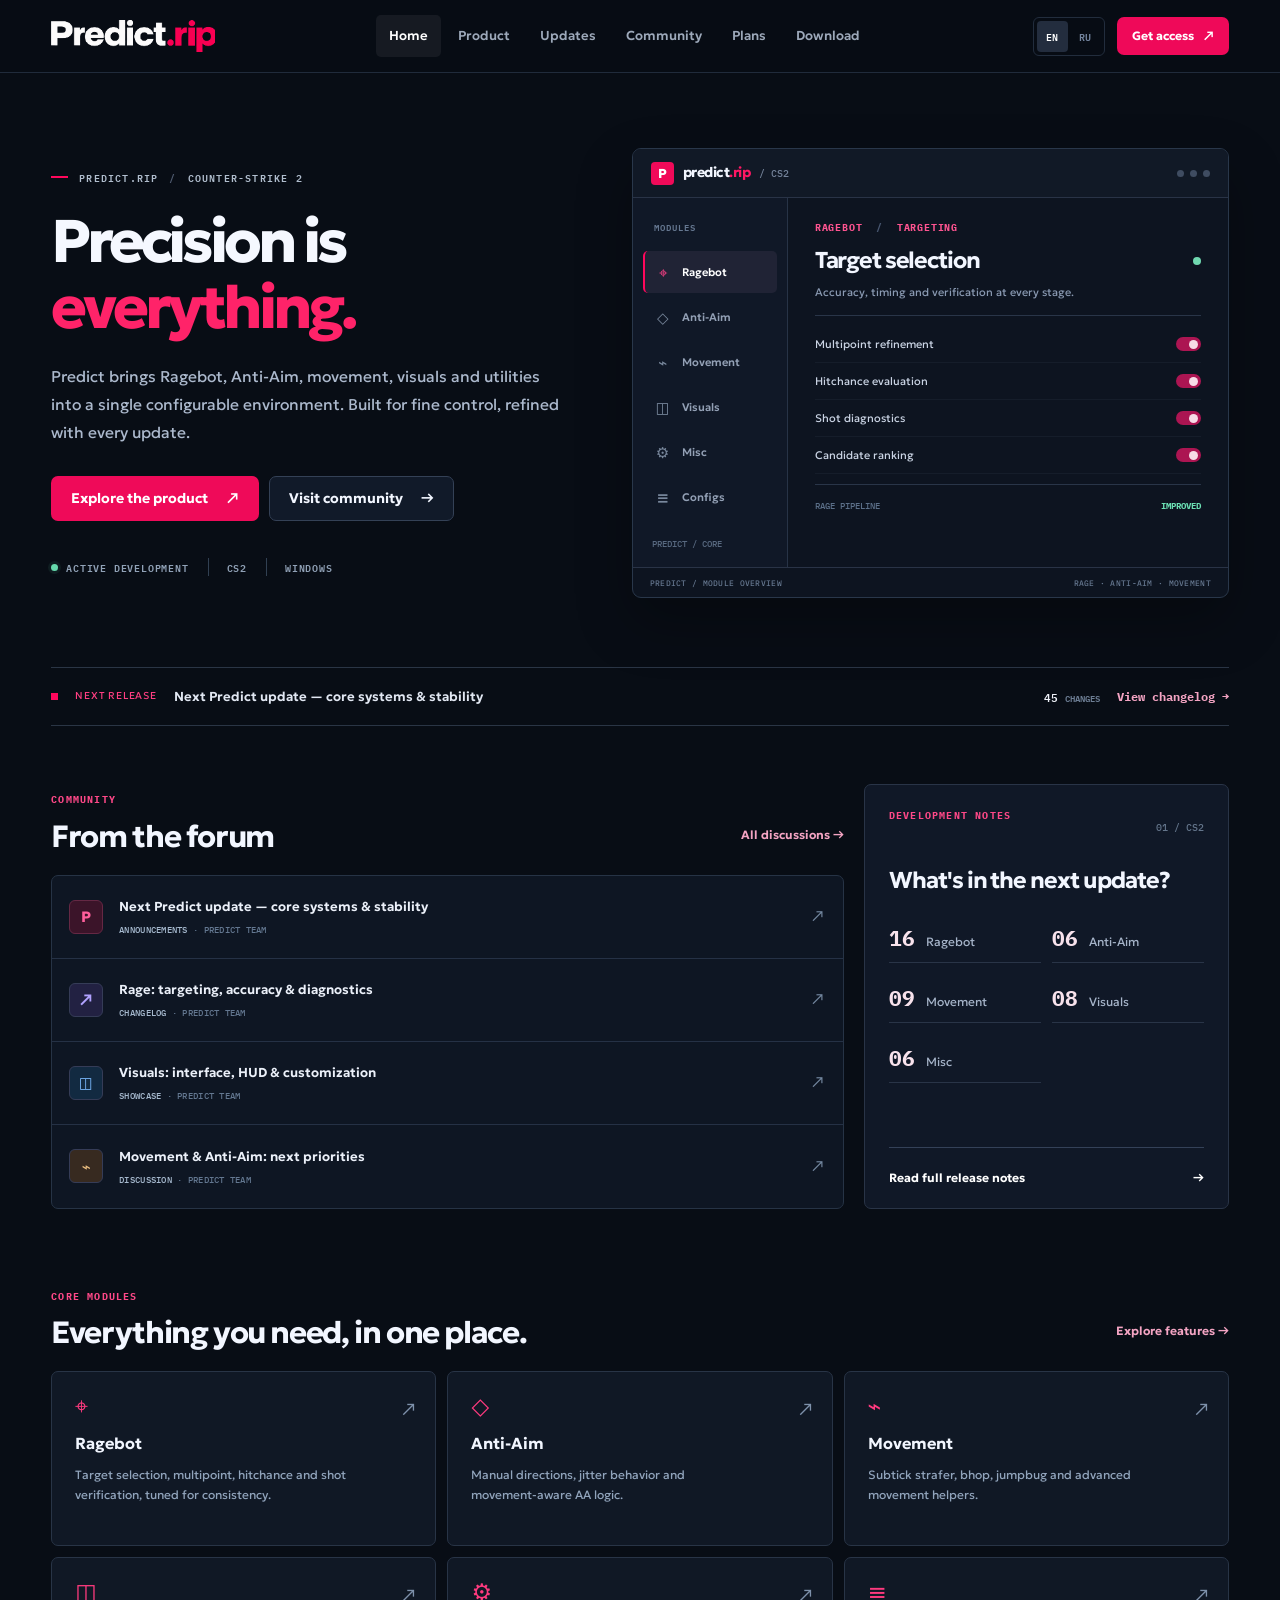
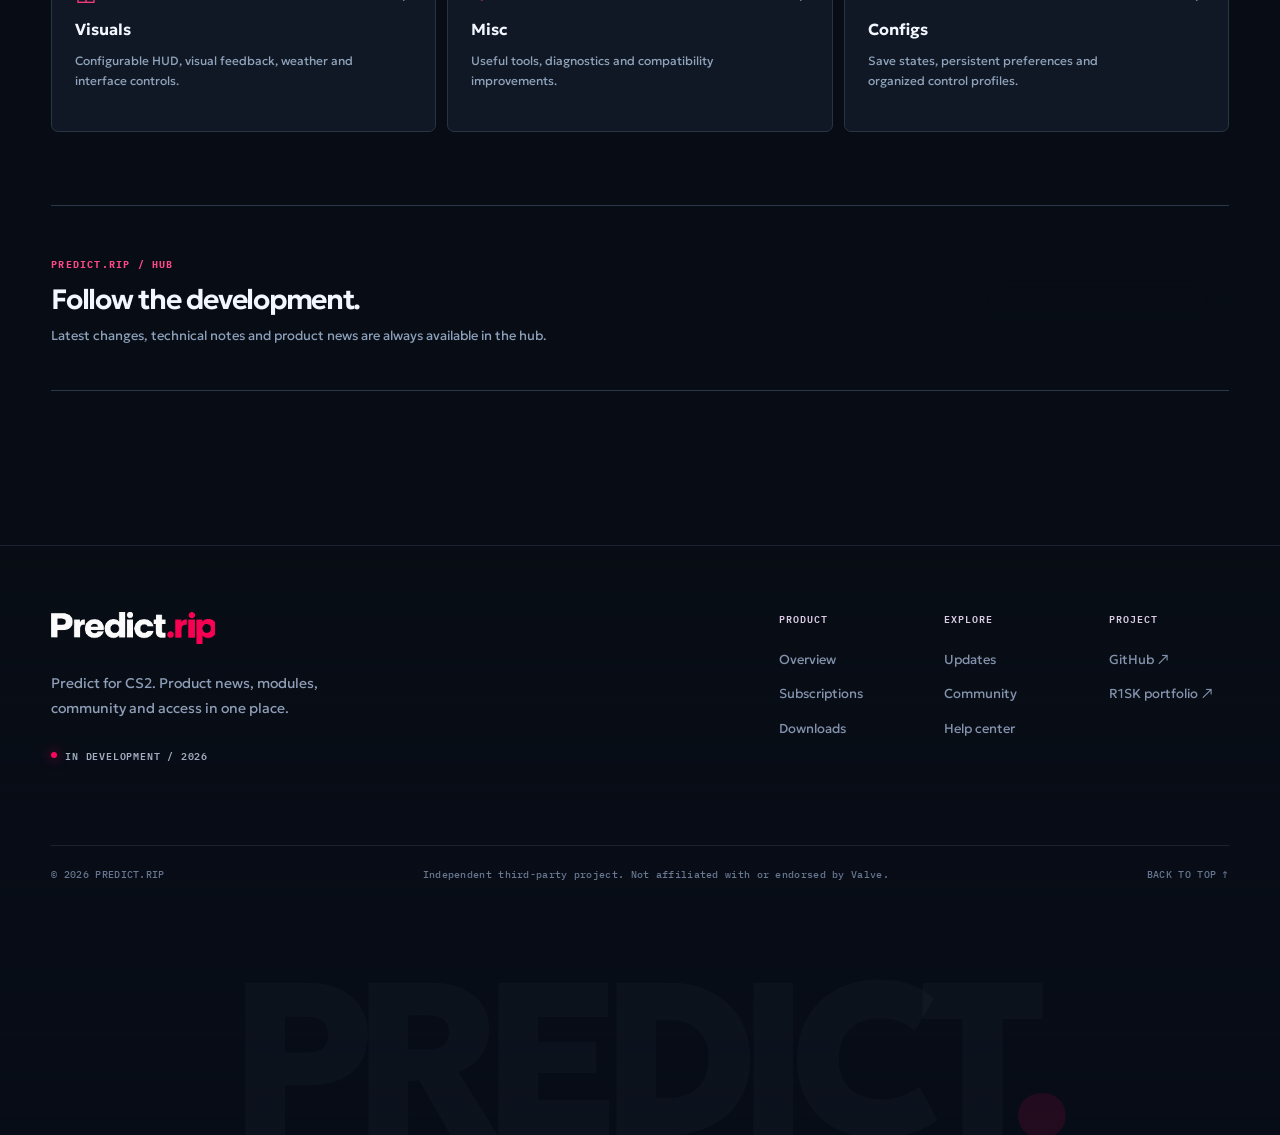
==== commit c892a626: "Refresh assets for updated feature catalog" ====
--- a/index.html
+++ b/index.html
@@ -14,9 +14,9 @@
   <link rel="preconnect" href="https://fonts.googleapis.com">
   <link rel="preconnect" href="https://fonts.gstatic.com" crossorigin>
   <link href="https://fonts.googleapis.com/css2?family=Geologica:wght@300;400;500;600;700;800&family=IBM+Plex+Mono:wght@400;500;600&family=Unbounded:wght@500;600;700;800&display=swap" rel="stylesheet">
-  <link rel="stylesheet" href="./styles.css">
+  <link rel="stylesheet" href="./styles.css?v=3">
   <title>Predict.rip — Control the unpredictable</title>
-  <script src="./app.js" defer></script>
+  <script src="./app.js?v=3" defer></script>
 </head>
 <body>
   <a class="skip-link" href="#main" data-focus-main data-i18n="skip">Skip to content</a>
@@ -135,35 +135,50 @@
       <section class="shell community-cta"><div><span class="section-kicker">PREDICT.RIP / HUB</span><h2 data-i18n="v2CtaTitle">Follow the development.</h2><p data-i18n="v2CtaBody">Latest changes, technical notes and product news are always available in the hub.</p></div><a class="button button-secondary" href="#/updates"><span data-i18n="viewRoadmap">View development updates</span><span>→</span></a></section>
     </div>
 
-    <!-- PRODUCT -->
+    <!-- PRODUCT / FEATURE DIRECTORY -->
     <div class="page" data-page="/product" id="page-product" hidden>
-      <section class="shell page-intro"><div class="breadcrumb"><a href="#/" data-i18n="breadcrumbHome">HOME</a><span>/</span><span data-i18n="breadcrumbProduct">PRODUCT</span></div><div class="page-heading-wide"><div><span class="section-kicker" data-i18n="productEyebrow">01 / PRODUCT OVERVIEW</span><h1 data-i18n="productPageTitle">Built for the<br><em>details.</em></h1></div><p data-i18n="productPageBody">An interconnected toolset with clear controls for demanding CS2 workflows. Explore the modules, improvements and ideas shaping the next Predict release.</p></div></section>
-      <section class="shell product-showcase section-gap">
-        <div class="product-showcase-main">
-          <div class="showcase-toolbar"><div><span class="showcase-light"></span> PREDICT / CONTROL PANEL</div><span>01 — 03</span></div>
-          <div class="showcase-inner">
-            <div class="showcase-vertical">PROJECT / 2026</div>
-            <div class="showcase-surface"><div class="showcase-reticle"><i></i><i></i><i></i><i></i><span>+</span></div><div class="showcase-text"><small>PRECISION IN EVERY LAYER</small><strong>P<span>R</span>EDICT.</strong><span>MODULAR / CONFIGURABLE / FOCUSED</span></div></div>
-          </div>
-          <div class="showcase-bottom"><span data-i18n="conceptOnly">PREDICT / DESIGN LANGUAGE</span><span>© PREDICT</span></div>
-        </div>
-        <div class="product-showcase-side"><span class="section-kicker" data-i18n="productPrinciples">DESIGN PRINCIPLES</span><h2 data-i18n="productShowcaseTitle">Clarity is a feature.</h2><p data-i18n="productShowcaseBody">Clear hierarchy, deliberate controls and consistent feedback make complex workflows easier to navigate.</p>
-          <div class="principle"><span>01</span><div><strong data-i18n="principle1Title">Purposeful structure</strong><p data-i18n="principle1Body">Related controls live together, so you spend less time searching.</p></div></div>
-          <div class="principle"><span>02</span><div><strong data-i18n="principle2Title">Thoughtful feedback</strong><p data-i18n="principle2Body">Every interaction should be understandable and predictable.</p></div></div>
-          <div class="principle"><span>03</span><div><strong data-i18n="principle3Title">Room to customize</strong><p data-i18n="principle3Body">A visual language designed to adapt to different preferences.</p></div></div>
-        </div>
-      </section>
-      <section class="shell section-gap"><div class="section-heading"><div><p class="section-kicker" data-i18n="moduleEyebrow">AREAS OF DEVELOPMENT</p><h2 data-i18n="moduleTitle">A place for every module.</h2></div><p data-i18n="moduleBody">Ragebot, Anti-Aim, movement helpers, visual controls and core utilities continue to evolve together.</p></div>
-        <div class="module-grid">
-          <article class="module-card"><span class="module-num">01 /</span><span class="module-art module-art-a">↗</span><h3>Ragebot</h3><p data-i18n="moduleRage">Target selection, multipoint, hitchance and shot verification, tuned for consistency.</p><span class="module-foot" data-i18n="developmentArea">CORE SYSTEM</span></article>
-          <article class="module-card"><span class="module-num">02 /</span><span class="module-art module-art-b">◇</span><h3>Anti-Aim</h3><p data-i18n="moduleAntiAim">Manual directions, jitter behavior and movement-aware AA logic.</p><span class="module-foot" data-i18n="developmentAreaAA">CORE SYSTEM</span></article>
-          <article class="module-card"><span class="module-num">03 /</span><span class="module-art module-art-c">⌁</span><h3>Movement</h3><p data-i18n="moduleMovement">Subtick strafer, bhop, jumpbug and advanced movement helpers.</p><span class="module-foot" data-i18n="developmentAreaMovement">CORE SYSTEM</span></article>
-          <article class="module-card"><span class="module-num">04 /</span><span class="module-art module-art-d">◈</span><h3>Visuals</h3><p data-i18n="moduleVisuals">Configurable HUD, visual feedback, weather and interface controls.</p><span class="module-foot" data-i18n="developmentArea2">CORE SYSTEM</span></article>
-          <article class="module-card"><span class="module-num">05 /</span><span class="module-art module-art-e">⌘</span><h3>Misc</h3><p data-i18n="moduleMisc">Useful tools, diagnostics and compatibility improvements.</p><span class="module-foot" data-i18n="developmentArea3">CORE SYSTEM</span></article>
-          <article class="module-card"><span class="module-num">06 /</span><span class="module-art module-art-f">≡</span><h3>Configs</h3><p data-i18n="moduleConfigs">Save states, persistent preferences and organized control profiles.</p><span class="module-foot" data-i18n="developmentArea4">CORE SYSTEM</span></article>
-        </div>
-      </section>
-      <section class="shell section-gap status-banner"><div><span class="section-kicker" data-i18n="productStatusEyebrow">CURRENT STATUS</span><h2 data-i18n="productStatusTitle">Development in progress.</h2><p data-i18n="productStatusBody">The next build focuses on stability, polish and performance across core systems.</p></div><a class="button button-secondary" href="#/updates"><span data-i18n="followUpdates">Follow updates</span><span aria-hidden="true">→</span></a></section>
+      <section class="shell feature-intro">
+        <div class="breadcrumb"><a href="#/" data-i18n="breadcrumbHome">HOME</a><span>/</span><span data-i18n="breadcrumbProduct">PRODUCT</span></div>
+        <div class="feature-intro-row">
+          <div><span class="section-kicker">PREDICT.RIP / CS2</span><h1 data-i18n="v2ProductTitle">Built for <em>precision.</em></h1><p data-i18n="v2ProductIntro">Six systems, one integrated environment. Explore the features behind Predict and the work going into the next release.</p></div>
+          <a href="#/updates" class="button button-secondary"><span data-i18n="v2ProductUpdates">Latest development notes</span><span>↗</span></a>
+        </div>
+        <nav class="feature-nav" aria-label="Feature modules">
+          <a href="#/product" data-scroll="module-rage">Ragebot <span>01</span></a>
+          <a href="#/product" data-scroll="module-aa">Anti-Aim <span>02</span></a>
+          <a href="#/product" data-scroll="module-move">Movement <span>03</span></a>
+          <a href="#/product" data-scroll="module-visual">Visuals <span>04</span></a>
+          <a href="#/product" data-scroll="module-misc">Misc <span>05</span></a>
+          <a href="#/product" data-scroll="module-config">Configs <span>06</span></a>
+        </nav>
+      </section>
+      <section class="shell feature-directory" aria-label="Predict functionality">
+        <article class="feature-block" id="module-rage">
+          <div class="feature-lead"><span class="feature-index">01 / CORE</span><span class="feature-symbol">⌖</span><h2>Ragebot</h2><p data-i18n="v2RageDesc">Target selection, multipoint generation and shot verification brought into a consistent, performance-focused pipeline.</p><a href="#/updates" data-scroll="release-changelog" data-i18n="v2ModuleChangelog">See changes ↗</a></div>
+          <div class="feature-details"><div><span>01</span><strong data-i18n="v2Rage1">Target ranking &amp; multipoint</strong><p data-i18n="v2Rage1Desc">Refined candidate selection and point generation.</p></div><div><span>02</span><strong>Hitchance &amp; damage trace</strong><p data-i18n="v2Rage2Desc">Safer decisions through improved evaluation.</p></div><div><span>03</span><strong data-i18n="v2Rage3">Shot verification</strong><p data-i18n="v2Rage3Desc">Fire-time diagnostics, hit checks and miss analysis.</p></div><div><span>04</span><strong data-i18n="v2Rage4">Movement preparation</strong><p data-i18n="v2Rage4Desc">Autostop, duck peek and scoped extrapolation.</p></div></div>
+        </article>
+        <article class="feature-block" id="module-aa">
+          <div class="feature-lead"><span class="feature-index">02 / CORE</span><span class="feature-symbol">◇</span><h2>Anti-Aim</h2><p data-i18n="v2AADesc">Movement-aware Anti-Aim behavior with stable direction control, command composition and subtick groundwork.</p><a href="#/updates" data-scroll="release-changelog" data-i18n="v2ModuleChangelog">See changes ↗</a></div>
+          <div class="feature-details"><div><span>01</span><strong data-i18n="v2AA1">Manual direction control</strong><p data-i18n="v2AA1Desc">Predictable overrides and direction handling.</p></div><div><span>02</span><strong data-i18n="v2AA2">Jitter stability</strong><p data-i18n="v2AA2Desc">More consistent behavior through movement states.</p></div><div><span>03</span><strong>Subtick compatibility</strong><p data-i18n="v2AA3Desc">Improved command integration and ownership.</p></div><div><span>04</span><strong data-i18n="v2AA4">Shot-angle publishing</strong><p data-i18n="v2AA4Desc">Smoother transitions through attack events.</p></div></div>
+        </article>
+        <article class="feature-block" id="module-move">
+          <div class="feature-lead"><span class="feature-index">03 / CORE</span><span class="feature-symbol">⌁</span><h2>Movement</h2><p data-i18n="v2MoveDesc">A suite of movement helpers tuned for timing precision, responsive subtick behavior and clear visual diagnostics.</p><a href="#/updates" data-scroll="release-changelog" data-i18n="v2ModuleChangelog">See changes ↗</a></div>
+          <div class="feature-details"><div><span>01</span><strong>Subtick strafer</strong><p data-i18n="v2Move1Desc">Improved publication and strafe timing.</p></div><div><span>02</span><strong>Bhop &amp; jumpbug</strong><p data-i18n="v2Move2Desc">Better landing handoff and edge reliability.</p></div><div><span>03</span><strong>Texturebug &amp; pixel surf</strong><p data-i18n="v2Move3Desc">Fine-grained helper refinements.</p></div><div><span>04</span><strong>Movement HUD</strong><p data-i18n="v2Move4Desc">Keys, velocity graphs and feedback.</p></div></div>
+        </article>
+        <article class="feature-block" id="module-visual">
+          <div class="feature-lead"><span class="feature-index">04 / PRESENTATION</span><span class="feature-symbol">◫</span><h2>Visuals</h2><p data-i18n="v2VisualDesc">Customizable HUD and menu experience, improved navigation, reliable presets and responsive visual feedback.</p><a href="#/updates" data-scroll="release-changelog" data-i18n="v2ModuleChangelog">See changes ↗</a></div>
+          <div class="feature-details"><div><span>01</span><strong data-i18n="v2Visual1">Menu &amp; navigation</strong><p data-i18n="v2Visual1Desc">Search, controls, styling and fluid transitions.</p></div><div><span>02</span><strong>HUD &amp; miss feed</strong><p data-i18n="v2Visual2Desc">Clearer feedback and refined presentation.</p></div><div><span>03</span><strong data-i18n="v2Visual3">State persistence</strong><p data-i18n="v2Visual3Desc">Consistent saves and preview behavior.</p></div><div><span>04</span><strong data-i18n="v2Visual4">World effects</strong><p data-i18n="v2Visual4Desc">Weather and fog groundwork.</p></div></div>
+        </article>
+        <article class="feature-block" id="module-misc">
+          <div class="feature-lead"><span class="feature-index">05 / UTILITIES</span><span class="feature-symbol">⚙</span><h2>Misc</h2><p data-i18n="v2MiscDesc">Practical tools and infrastructure improvements for diagnostics, compatibility and reliable startup.</p><a href="#/updates" data-scroll="release-changelog" data-i18n="v2ModuleChangelog">See changes ↗</a></div>
+          <div class="feature-details"><div><span>01</span><strong data-i18n="v2Misc1">Console &amp; chat logging</strong><p data-i18n="v2Misc1Desc">More consistent event reporting.</p></div><div><span>02</span><strong data-i18n="v2Misc2">Runtime diagnostics</strong><p data-i18n="v2Misc2Desc">Detailed troubleshooting and rollback reports.</p></div><div><span>03</span><strong data-i18n="v2Misc3">Build compatibility</strong><p data-i18n="v2Misc3Desc">Updated offsets and streamlined paths.</p></div><div><span>04</span><strong data-i18n="v2Misc4">Startup reliability</strong><p data-i18n="v2Misc4Desc">Fewer command and initialization edge cases.</p></div></div>
+        </article>
+        <article class="feature-block" id="module-config">
+          <div class="feature-lead"><span class="feature-index">06 / PROFILES</span><span class="feature-symbol">≡</span><h2>Configs</h2><p data-i18n="v2ConfigDesc">Persistent preferences and organized presets, with compatibility improvements across interface and runtime changes.</p><a href="#/community" data-i18n="v2VisitForum">Visit forum ↗</a></div>
+          <div class="feature-details"><div><span>01</span><strong data-i18n="v2Config1">Profiles</strong><p data-i18n="v2Config1Desc">A consistent home for personal setups.</p></div><div><span>02</span><strong data-i18n="v2Config2">Saved state</strong><p data-i18n="v2Config2Desc">Retain options and interface preferences.</p></div><div><span>03</span><strong data-i18n="v2Config3">Compatibility</strong><p data-i18n="v2Config3Desc">Support for older configurations.</p></div><div><span>04</span><strong data-i18n="v2Config4">Control organization</strong><p data-i18n="v2Config4Desc">Quickly find and manage related settings.</p></div></div>
+        </article>
+      </section>
+      <section class="shell feature-end"><div><span class="section-kicker" data-i18n="v2UpdateLabel">NEXT RELEASE</span><h2 data-i18n="v2FeatureEnd">45 improvements. One focused release.</h2><p data-i18n="v2FeatureEndDesc">Dive into the full changelog, including planned integration and testing work.</p></div><a class="button button-primary" href="#/updates"><span data-i18n="v2ViewNotes">View changelog →</span></a></section>
     </div>
 
     <!-- UPDATES -->
--- a/styles.css
+++ b/styles.css
@@ -1111,3 +1111,56 @@
 @media (prefers-reduced-motion:reduce) {
   .system-item,.home-thread,.forum-topic { transition:none!important; }
 }
+
+/* Product feature directory */
+.feature-intro { padding-top:37px; }
+.feature-intro .breadcrumb { margin-bottom:35px; }
+.feature-intro-row { display:flex; align-items:end; justify-content:space-between; gap:30px; padding-bottom:35px; }
+.feature-intro-row>div { min-width:0; }
+.feature-intro-row h1 { font-size:clamp(38px,4.6vw,58px); line-height:1.13; font-weight:720; letter-spacing:-.06em; margin:10px 0 17px; }
+.feature-intro-row h1 em { font-style:normal; color:#ff1465; }
+.feature-intro-row p { color:#a7b8ce; font-size:14px; max-width:580px; line-height:1.8; }
+.feature-intro-row>a { display:flex; align-items:center; gap:15px; white-space:nowrap; flex:none; }
+.feature-nav { display:flex; flex-wrap:wrap; border-top:1px solid #2a3547; border-bottom:1px solid #2a3547; margin-bottom:0; }
+.feature-nav a { display:flex; align-items:center; gap:15px; padding:17px 23px; color:#b1bfce; border-right:1px solid #253246; font-size:12px; font-weight:620; transition:background .15s,color .15s; }
+.feature-nav a:first-child { padding-left:0; }
+.feature-nav a:last-child { border:0; }
+.feature-nav a:hover { color:#fff; background:#121e2d; }
+.feature-nav a span { color:#647a96; font:550 9px var(--mono); }
+.feature-directory { padding-top:20px; }
+.feature-block { display:grid; grid-template-columns:minmax(240px,.78fr) minmax(0,1.22fr); gap:50px; border-bottom:1px solid #2b384b; padding:56px 0; scroll-margin-top:95px; }
+.feature-block:first-child { padding-top:48px; }
+.feature-index { color:#ff3e82; font:600 10px var(--mono); letter-spacing:.1em; }
+.feature-symbol { display:block; color:#ff2b76; font-size:30px; margin:22px 0 8px; line-height:1; }
+.feature-lead h2 { font-size:clamp(28px,2.9vw,40px); font-weight:680; line-height:1.15; letter-spacing:-.055em; }
+.feature-lead p { color:#a4b5cb; line-height:1.85; font-size:13px; margin:16px 0 20px; max-width:390px; }
+.feature-lead a { color:#f3a1c0; font-size:12px; font-weight:650; }
+.feature-lead a:hover { color:#fff; }
+.feature-details { display:grid; grid-template-columns:repeat(2,minmax(0,1fr)); gap:10px; align-self:start; }
+.feature-details>div { min-width:0; min-height:142px; padding:20px 21px 18px; border:1px solid #2a374a; background:#111a28; border-radius:6px; display:flex; flex-direction:column; align-items:flex-start; }
+.feature-details>div>span { color:#6e829c; font:550 9px var(--mono); margin-bottom:14px; }
+.feature-details strong { color:#eaf0f9; font-size:14px; font-weight:650; line-height:1.3; }
+.feature-details p { color:#879bb3; font-size:12px; line-height:1.55; margin-top:8px; }
+.feature-end { display:flex; justify-content:space-between; align-items:center; gap:20px; padding:49px 0; margin-bottom:36px; }
+.feature-end h2 { font-size:clamp(25px,2.5vw,33px); margin:9px 0 10px; }
+.feature-end p { color:#9aabc1; font-size:13px; }
+.feature-end>a { flex:none; display:flex; align-items:center; gap:10px; }
+@media(max-width:900px){
+  .feature-intro-row { align-items:flex-start; flex-direction:column; gap:22px; }
+  .feature-nav a { padding:13px 14px; font-size:11px; }
+  .feature-block { grid-template-columns:1fr; gap:24px; padding:42px 0; }
+  .feature-lead p { max-width:620px; }
+}
+@media(max-width:640px){
+  .feature-intro { padding-top:24px; }
+  .feature-intro-row h1 { font-size:38px; }
+  .feature-nav { display:grid; grid-template-columns:repeat(3,minmax(0,1fr)); }
+  .feature-nav a { border-bottom:1px solid #253246; justify-content:space-between; padding:12px 9px; }
+  .feature-nav a:first-child { padding-left:9px; }
+  .feature-nav a:nth-child(3n) { border-right:0; }
+  .feature-details { grid-template-columns:1fr 1fr; gap:8px; }
+  .feature-details>div { padding:15px; min-height:150px; }
+  .feature-details strong { font-size:12px; }
+  .feature-details p { font-size:10px; }
+  .feature-end { align-items:flex-start; flex-direction:column; }
+}
